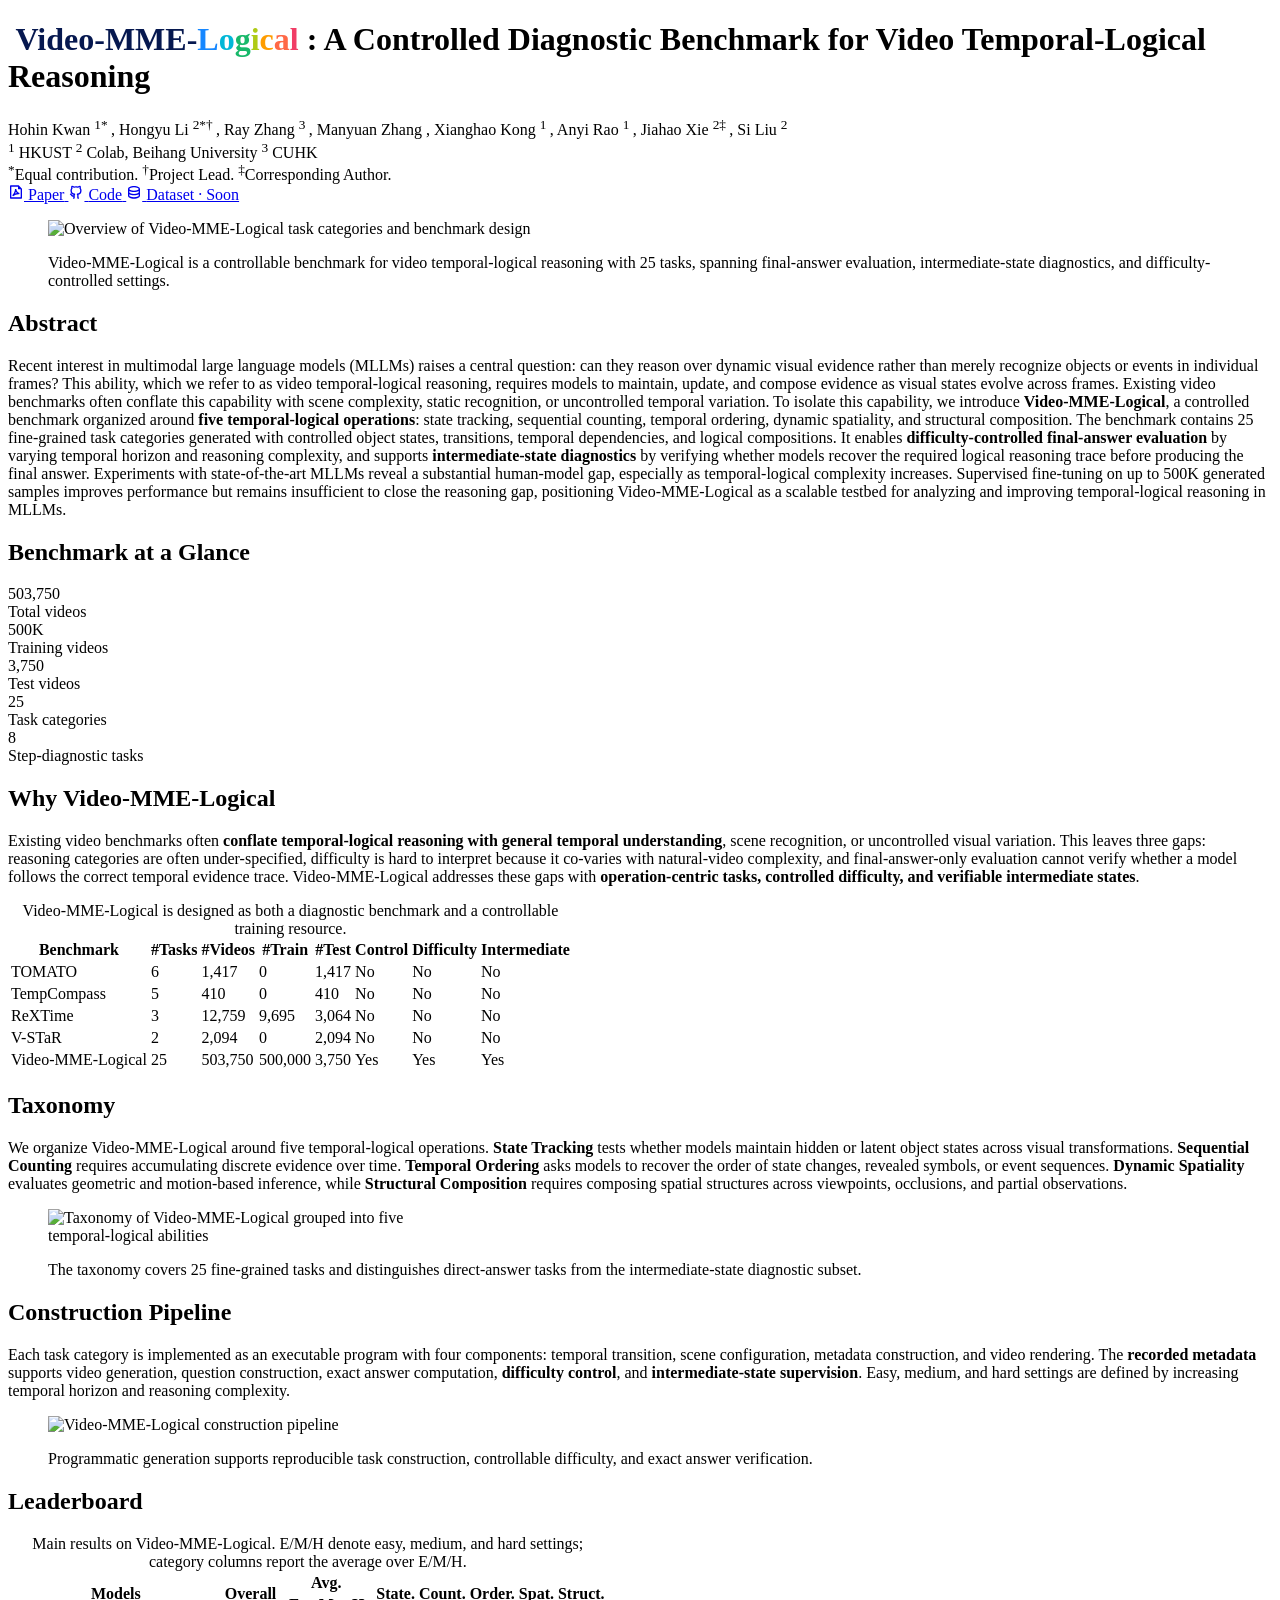
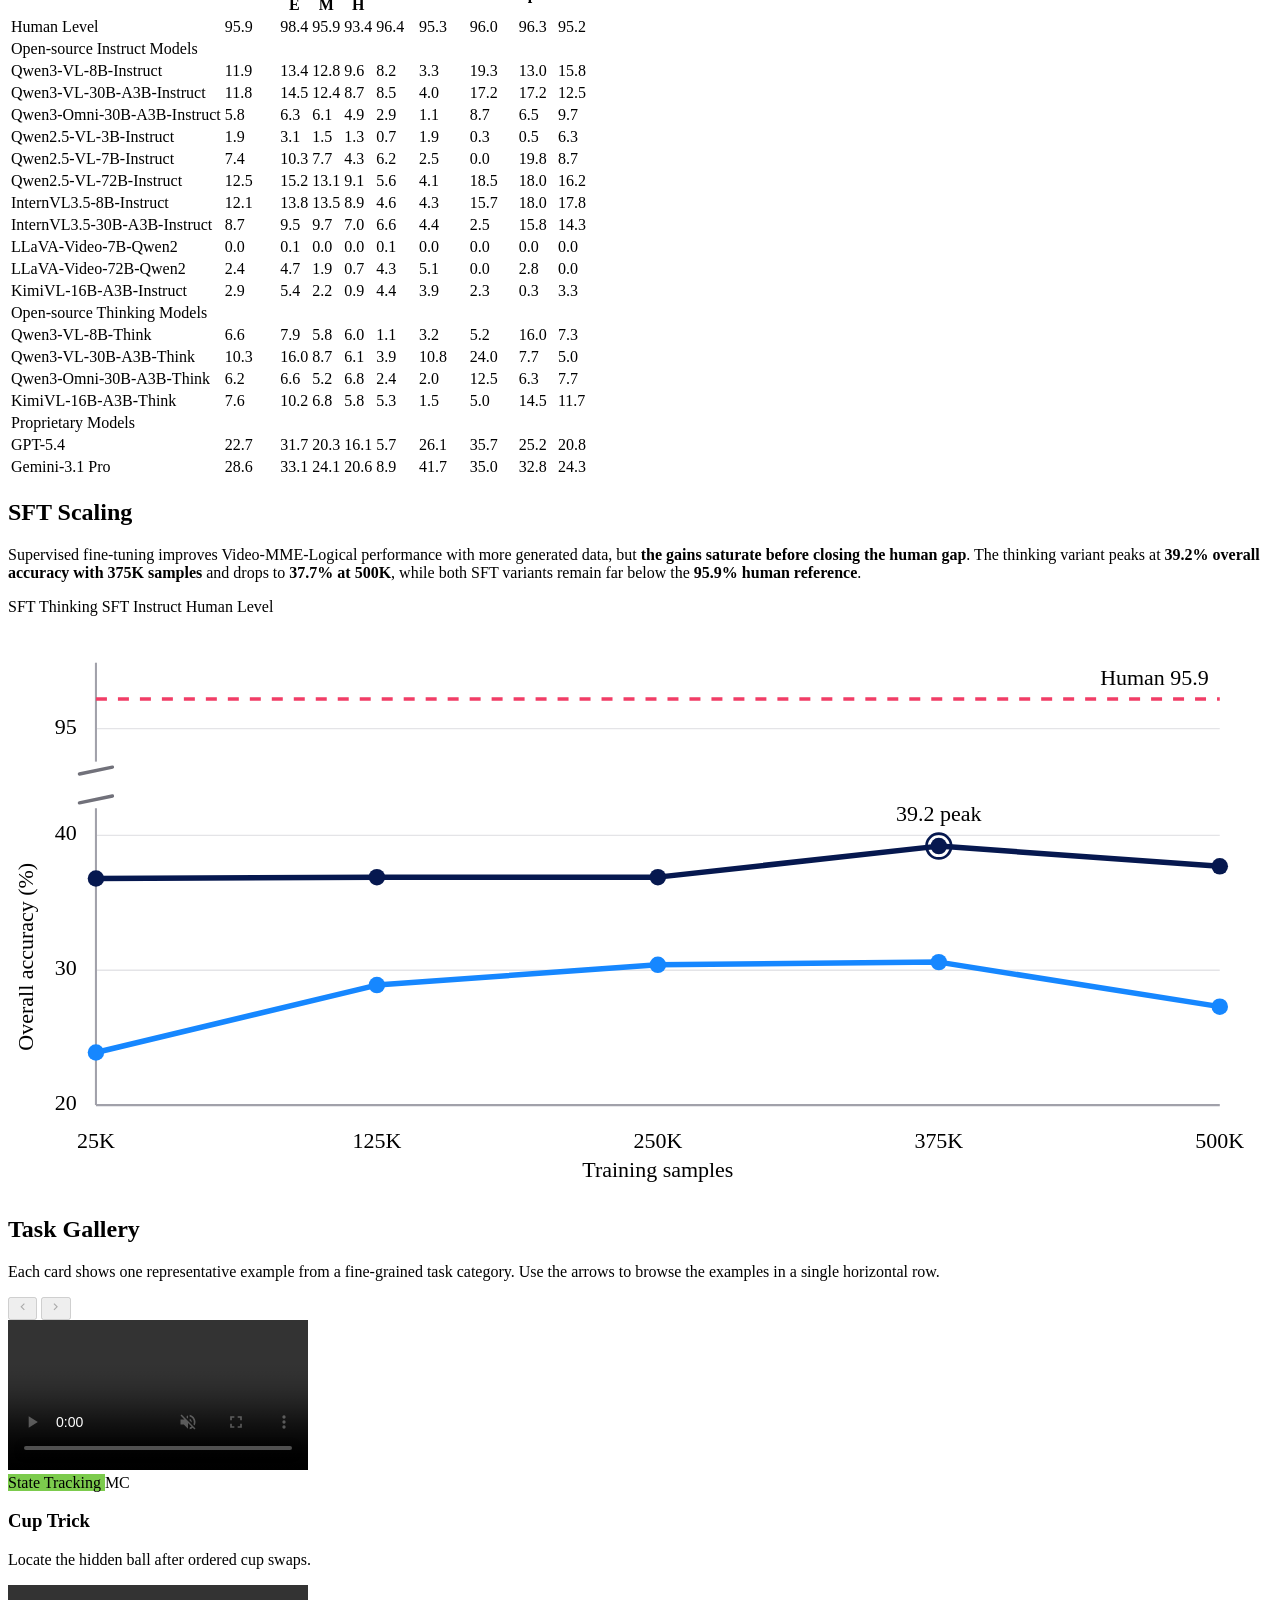
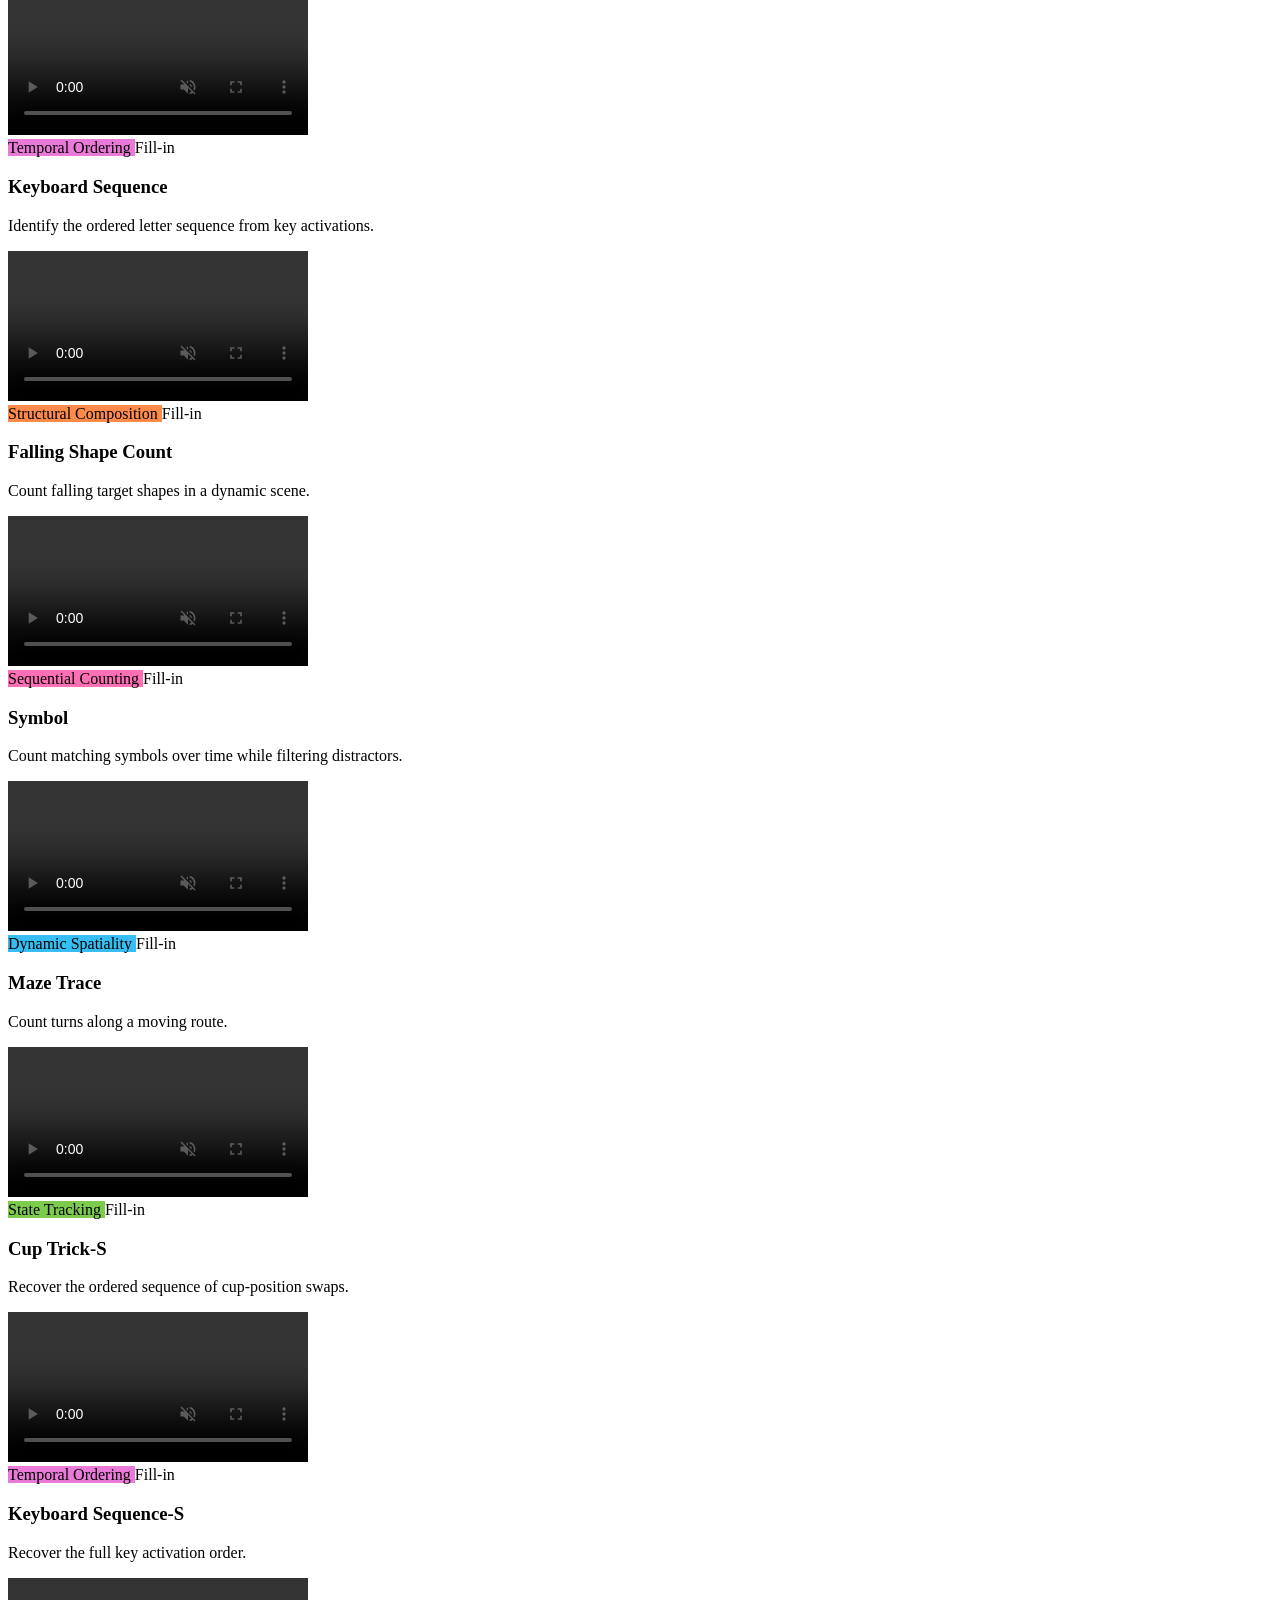
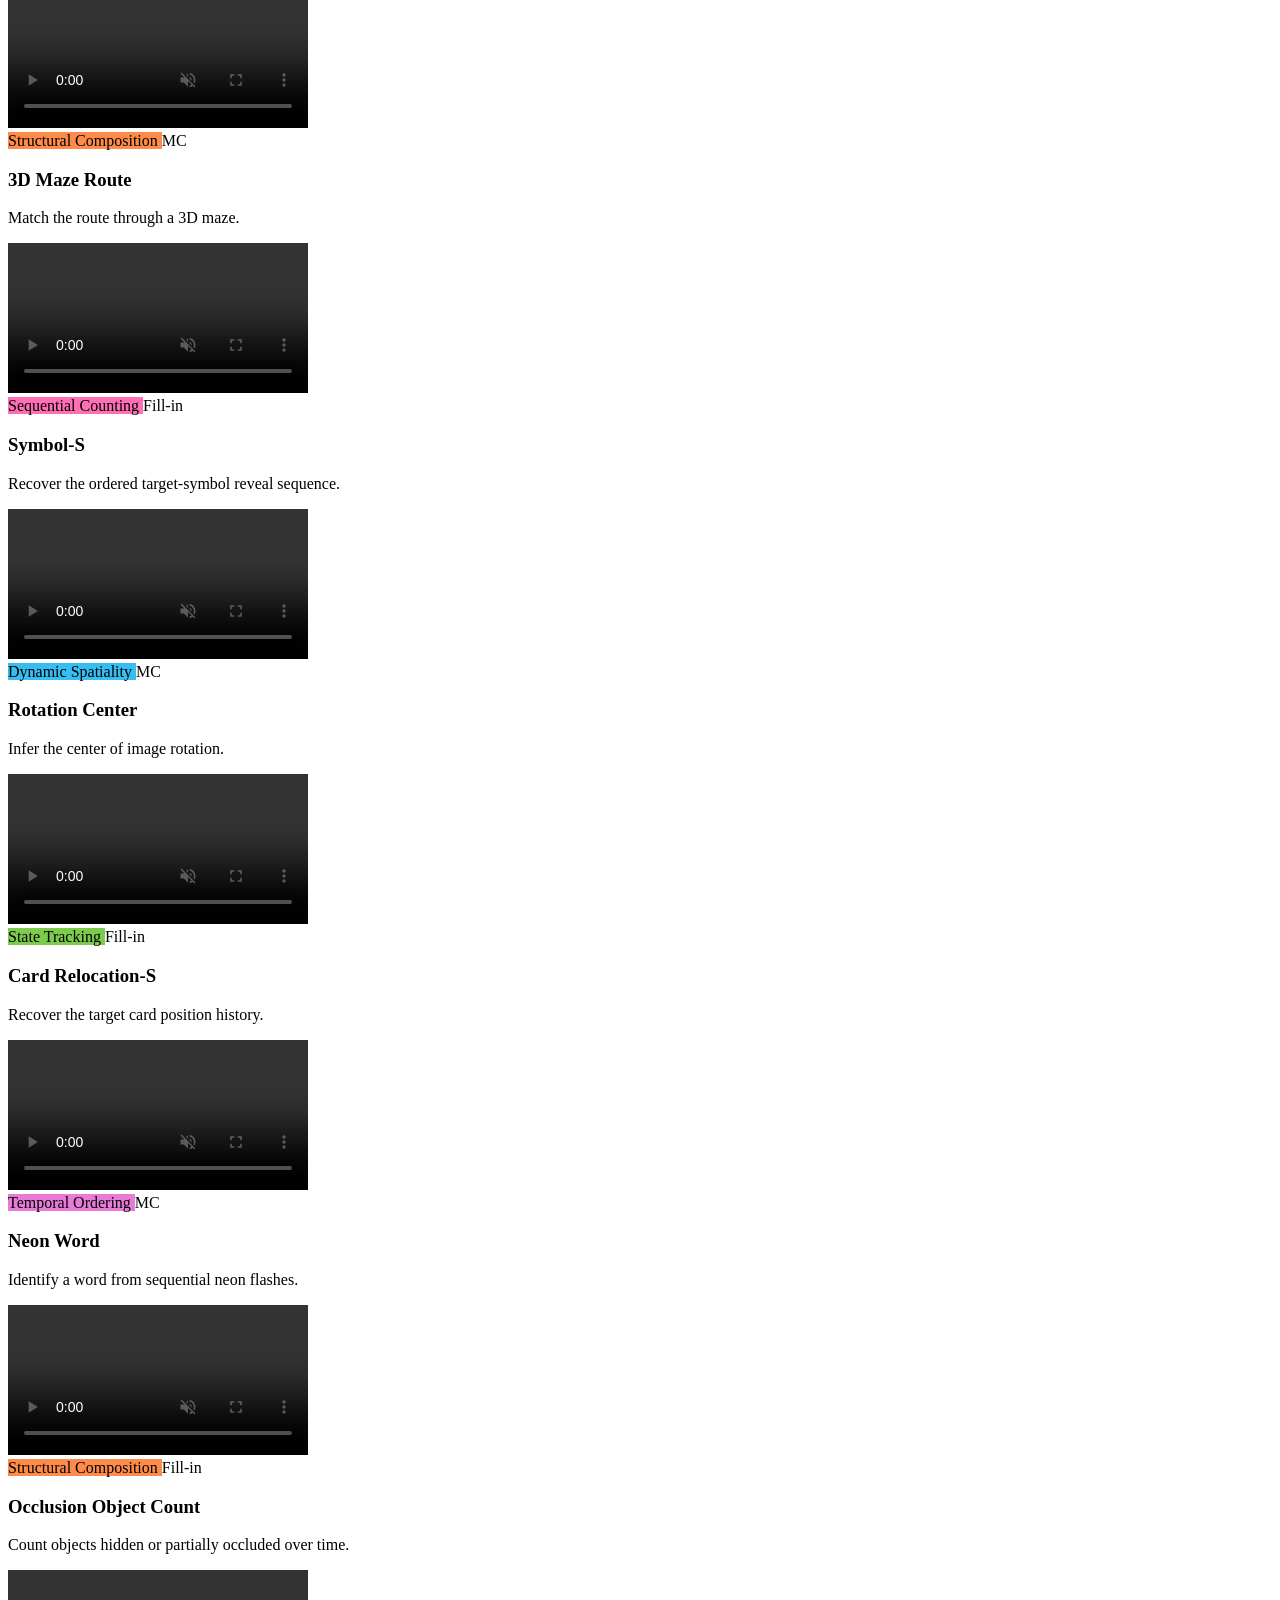
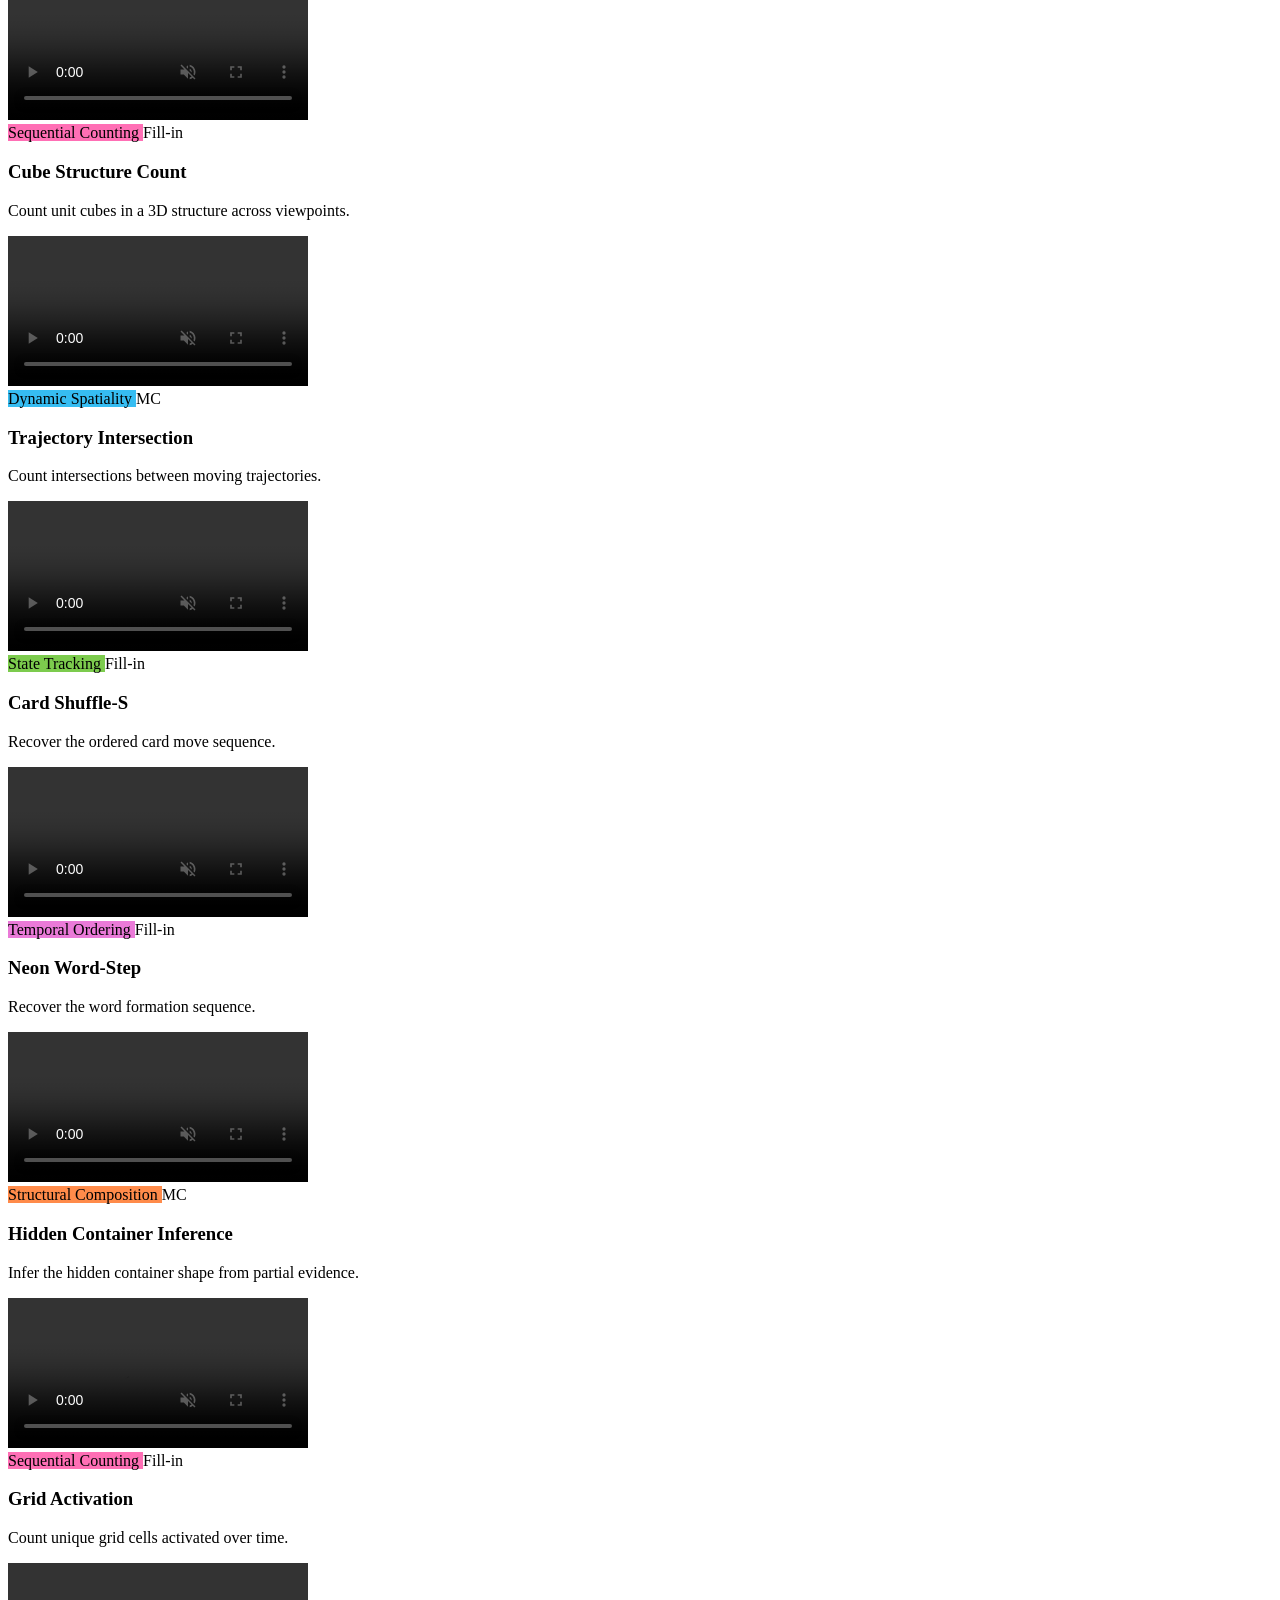
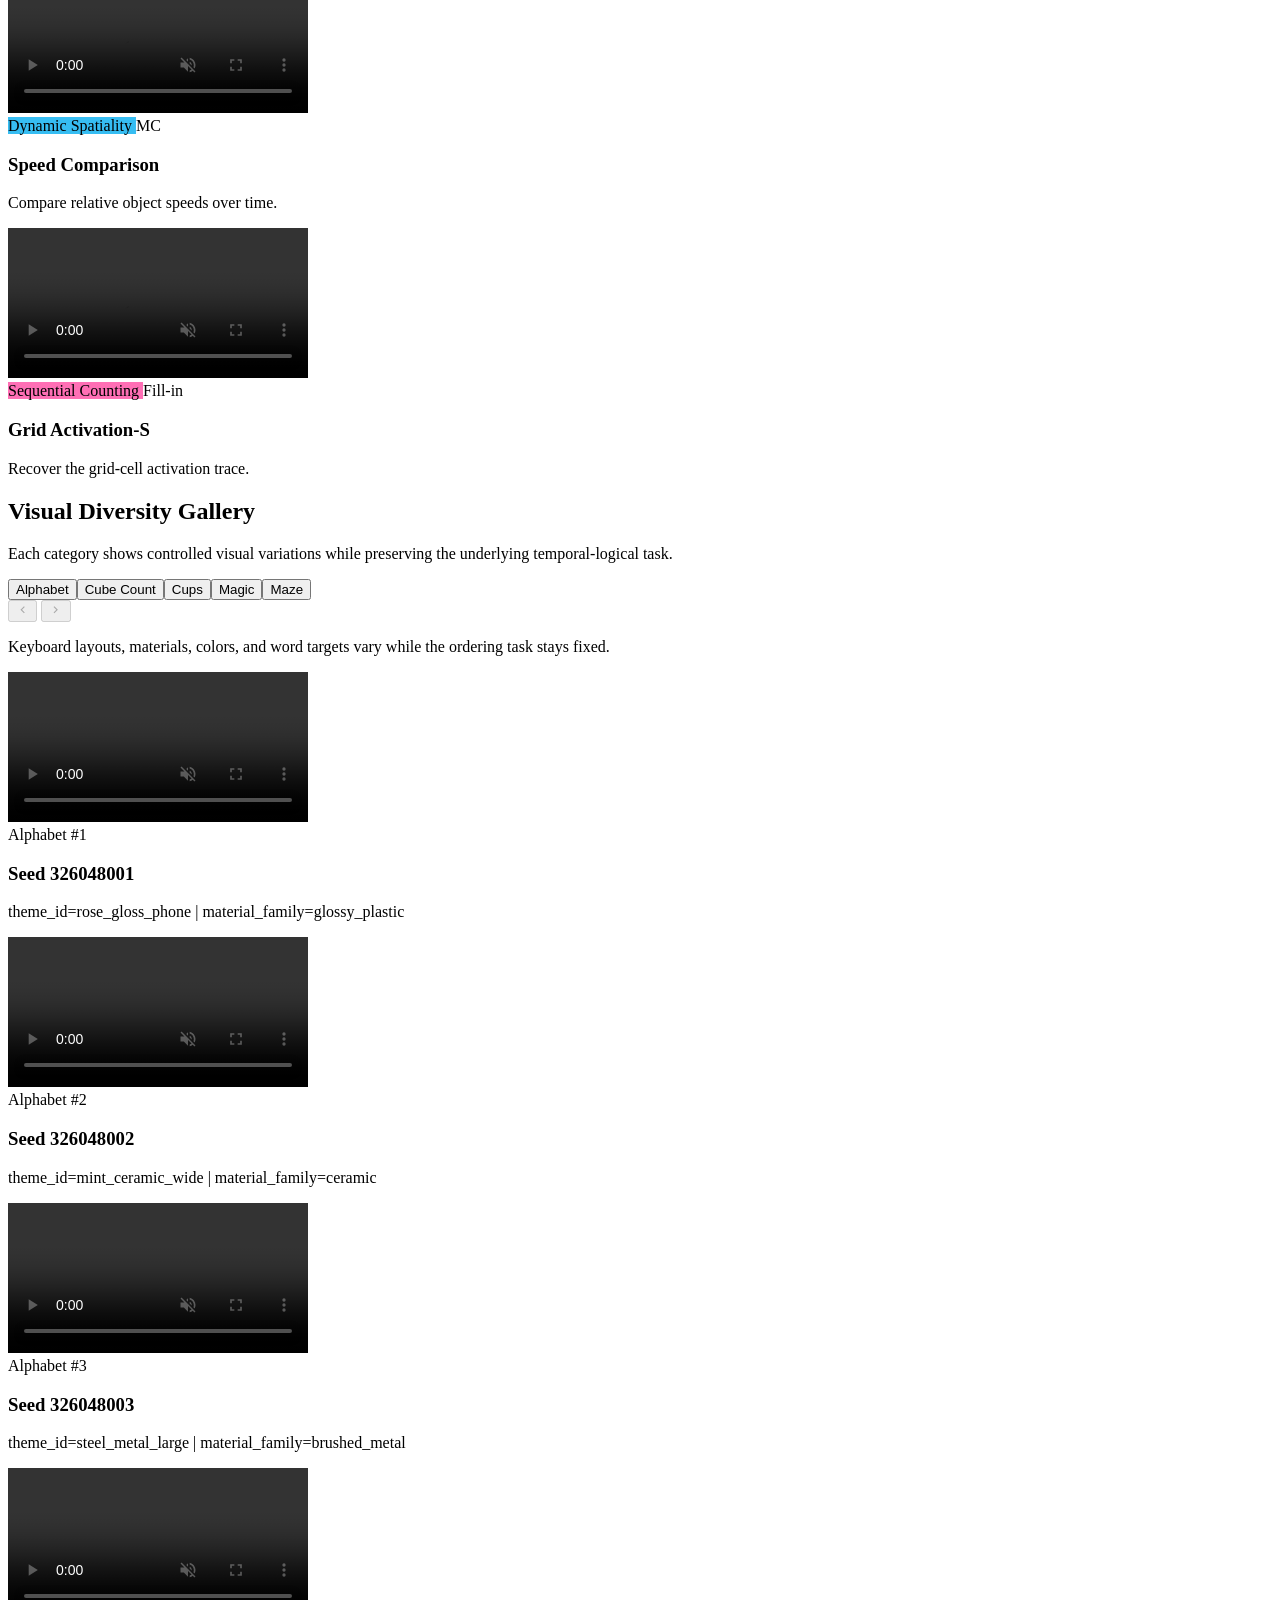
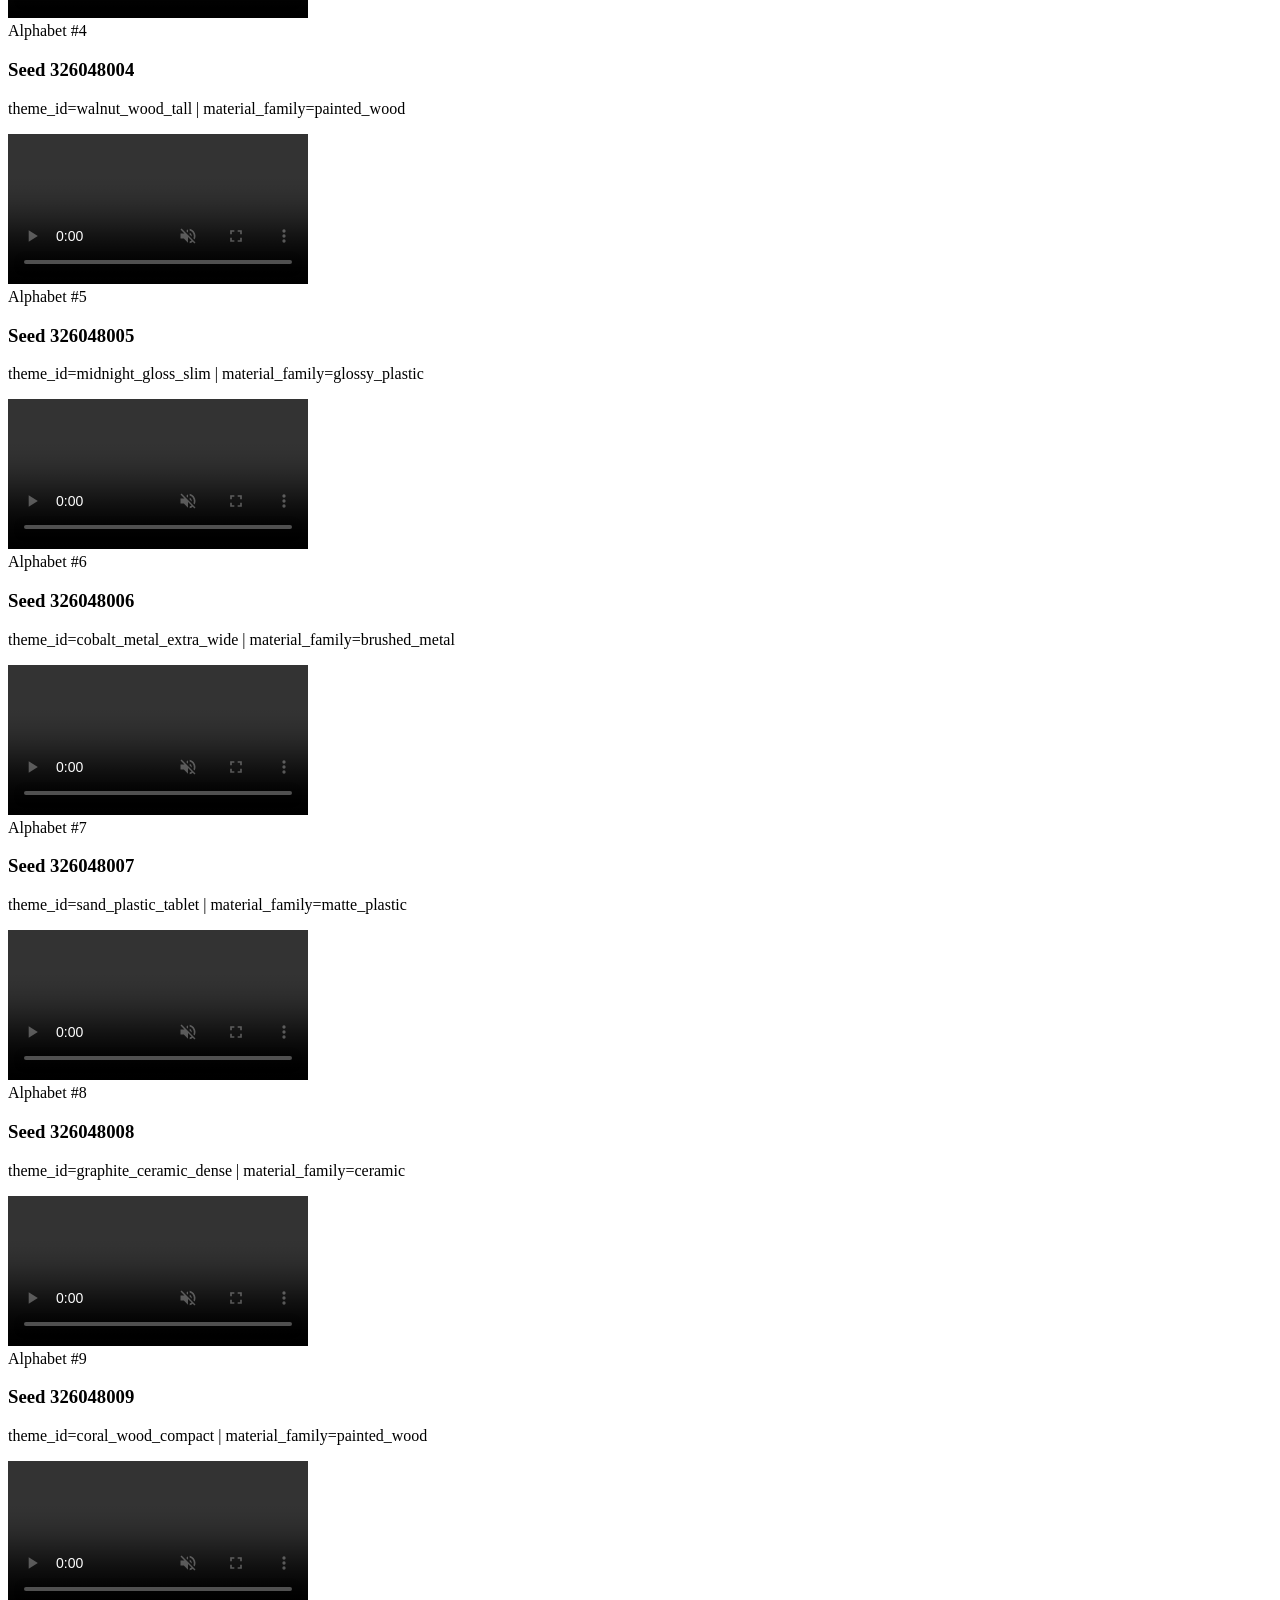
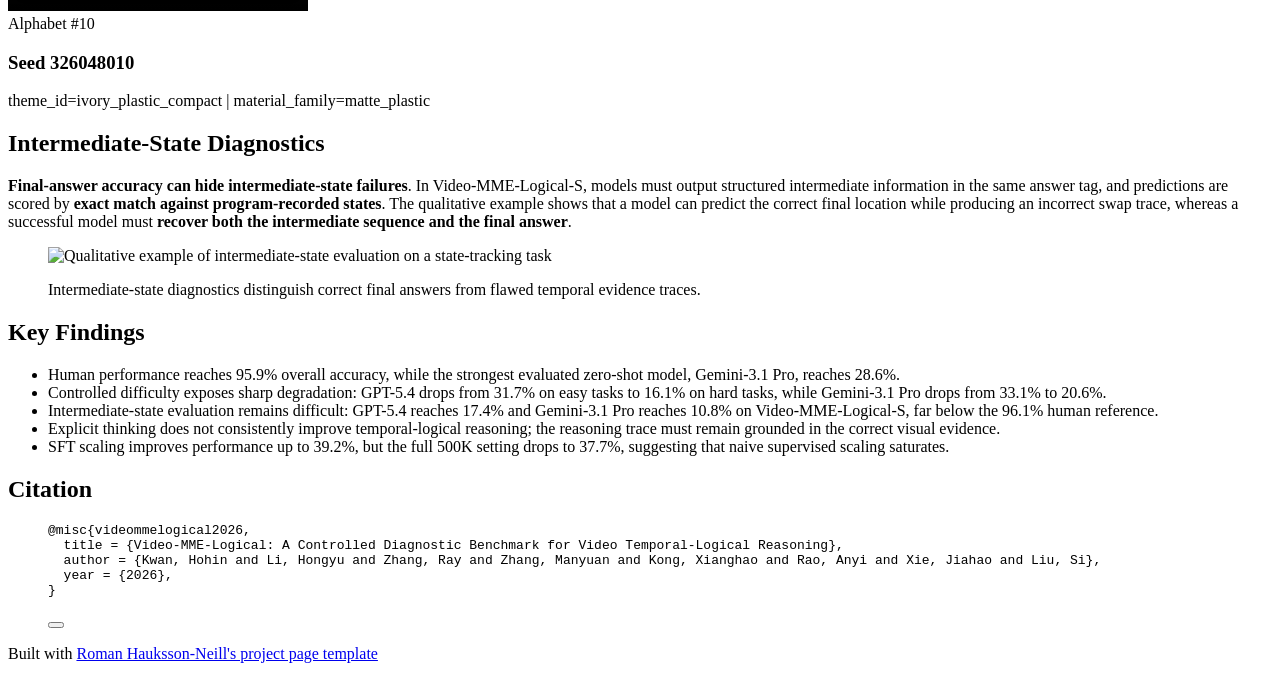
==== docs/index.html @ 416cba69 "Move homepage assets into docs" ====
<!DOCTYPE html><html class="bg-white dark:bg-zinc-900" lang="en" data-theme="light"> <head><meta charset="UTF-8"><meta name="description" content="Video-MME-Logical is a controlled benchmark for video temporal-logical reasoning, organized around five temporal-logical operations with difficulty control and intermediate-state diagnostics."><meta name="viewport" content="width=device-width"><meta name="generator" content="Astro v6.3.5"><link rel="icon" type="image/svg+xml" href="/video-mme-logical/favicon.svg"><meta property="og:title" content="Video-MME-Logical: A Controlled Diagnostic Benchmark for Video Temporal-Logical Reasoning"><meta property="og:description" content="Video-MME-Logical is a controlled benchmark for video temporal-logical reasoning, organized around five temporal-logical operations with difficulty control and intermediate-state diagnostics."><meta property="og:type" content="website"><meta property="og:image" content="/video-mme-logical/screenshot-light.png"><title>Video-MME-Logical: A Controlled Diagnostic Benchmark for Video Temporal-Logical Reasoning</title><script defer data-domain="mrakas.github.io" src="https://plausible.io/js/script.js"></script><link rel="stylesheet" href="/video-mme-logical/_astro/index.DcJt7TZ5.css"></head> <body class="prose prose-lg prose-zinc dark:prose-invert prose-a:text-blue-500 prose-a:dark:text-blue-300 prose-a:no-underline prose-a:hover:underline prose-a:font-normal prose-code:bg-zinc-200 prose-code:dark:bg-zinc-800 prose-code:text-zinc-800 prose-code:dark:text-zinc-200 prose-code:px-1.5 prose-code:py-0.5 prose-code:rounded prose-code:font-medium prose-code:before:content-none prose-code:after:content-none max-w-none pt-16 pb-6 font-sans"> <header class="mx-auto mb-12 max-w-[68rem] px-6 text-center"> <h1 class="not-prose m-0 mx-auto max-w-[76rem] text-center font-serif text-4xl font-semibold leading-[1.03] text-zinc-950 md:text-5xl dark:text-zinc-50"> <span class="inline-flex items-baseline whitespace-nowrap align-baseline"> <img src="/video-mme-logical/vml_title_icon.png" alt="" class="mr-3 inline-block h-10 w-auto align-[-0.15em] md:h-12" loading="eager" decoding="async"> <span class="font-bold italic"> <span style="color: #06184f">Video-MME-</span><span style="color: #1687FF">L</span><span style="color: #00B7D7">o</span><span style="color: #18B86A">g</span><span style="color: #AFCB16">i</span><span style="color: #FF9D00">c</span><span style="color: #FF6846">a</span><span style="color: #F13D66">l</span> </span><span>:</span> </span> <span> A Controlled Diagnostic Benchmark for Video Temporal-Logical Reasoning</span> </h1> <div class="flex flex-col items-center gap-6"> <div class="links flex max-w-[58rem] flex-col items-center gap-2 text-center"> <div class="text-balance text-xl leading-8"> <span> Hohin Kwan <sup class="text-sm"> 1* </sup> ,  </span><span> Hongyu Li <sup class="text-sm"> 2*† </sup> ,  </span><span> Ray Zhang <sup class="text-sm"> 3 </sup> ,  </span><span> Manyuan Zhang  ,  </span><span> Xianghao Kong <sup class="text-sm"> 1 </sup> ,  </span><span> Anyi Rao <sup class="text-sm"> 1 </sup> ,  </span><span> Jiahao Xie <sup class="text-sm"> 2‡ </sup> ,  </span><span> Si Liu <sup class="text-sm"> 2 </sup>  </span> </div> <div class="flex flex-wrap justify-center gap-x-5 gap-y-1 text-base text-zinc-700 dark:text-zinc-300"> <span> <sup>1</sup> HKUST </span><span> <sup>2</sup> Colab, Beihang University </span><span> <sup>3</sup> CUHK </span> </div> </div>  <div class="flex flex-wrap justify-center gap-x-3 gap-y-1 text-center text-sm"> <span> <sup>*</sup>Equal contribution. </span><span> <sup>†</sup>Project Lead. </span><span> <sup>‡</sup>Corresponding Author. </span> </div> <div class="not-prose flex flex-row flex-wrap justify-center gap-2"> <a href="https://arxiv.org/pdf/2606.27828" class="flex flex-row items-center gap-2 rounded-full bg-zinc-800 px-5 py-2 text-lg text-white hover:bg-black hover:no-underline dark:bg-zinc-200 dark:text-zinc-900 dark:hover:bg-zinc-50"> <svg width="1em" height="1em" data-icon="ri:file-pdf-2-line">   <symbol id="ai:ri:file-pdf-2-line" viewBox="0 0 24 24"><path fill="currentColor" d="M5 4h10v4h4v12H5zM3.999 2A.995.995 0 0 0 3 2.992v18.016a1 1 0 0 0 .993.992h16.014A1 1 0 0 0 21 20.992V7l-5-5zm6.5 5.5c0 1.577-.455 3.437-1.224 5.153c-.772 1.723-1.814 3.197-2.9 4.066l1.18 1.613c2.927-1.952 6.168-3.29 9.304-2.842l.457-1.939C14.644 12.661 12.5 9.99 12.5 7.5zm.6 5.972c.268-.597.505-1.216.705-1.843a9.7 9.7 0 0 0 1.706 1.966c-.982.176-1.944.465-2.875.833q.248-.471.465-.956"/></symbol><use href="#ai:ri:file-pdf-2-line"></use>  </svg> <span>Paper</span> </a><a href="https://github.com/Mrakas/video-mme-logical" class="flex flex-row items-center gap-2 rounded-full bg-zinc-800 px-5 py-2 text-lg text-white hover:bg-black hover:no-underline dark:bg-zinc-200 dark:text-zinc-900 dark:hover:bg-zinc-50"> <svg width="1em" height="1em" data-icon="ri:github-line">   <symbol id="ai:ri:github-line" viewBox="0 0 24 24"><path fill="currentColor" d="M5.884 18.653c-.3-.2-.558-.455-.86-.816a51 51 0 0 1-.466-.579c-.463-.575-.755-.841-1.056-.95a1 1 0 1 1 .675-1.882c.752.27 1.261.735 1.947 1.588c-.094-.117.34.427.433.539c.19.227.33.365.44.438c.204.137.588.196 1.15.14c.024-.382.094-.753.202-1.095c-2.968-.726-4.648-2.64-4.648-6.396c0-1.24.37-2.356 1.058-3.292c-.218-.894-.185-1.975.302-3.192a1 1 0 0 1 .63-.582c.081-.024.127-.035.208-.047c.803-.124 1.937.17 3.415 1.096a11.7 11.7 0 0 1 2.687-.308c.912 0 1.819.104 2.684.308c1.477-.933 2.614-1.227 3.422-1.096q.128.02.218.05a1 1 0 0 1 .616.58c.487 1.216.52 2.296.302 3.19c.691.936 1.058 2.045 1.058 3.293c0 3.757-1.674 5.665-4.642 6.392c.125.415.19.878.19 1.38c0 .665-.002 1.299-.007 2.01c0 .19-.002.394-.005.706a1 1 0 0 1-.018 1.958c-1.14.227-1.984-.532-1.984-1.525l.002-.447l.005-.705c.005-.707.008-1.337.008-1.997c0-.697-.184-1.152-.426-1.361c-.661-.57-.326-1.654.541-1.751c2.966-.333 4.336-1.482 4.336-4.66c0-.955-.312-1.744-.913-2.404A1 1 0 0 1 17.2 6.19c.166-.414.236-.957.095-1.614l-.01.003c-.491.139-1.11.44-1.858.949a1 1 0 0 1-.833.135a9.6 9.6 0 0 0-2.592-.349c-.89 0-1.772.118-2.592.35a1 1 0 0 1-.829-.134c-.753-.507-1.374-.807-1.87-.947c-.143.653-.072 1.194.093 1.607a1 1 0 0 1-.189 1.045c-.597.655-.913 1.458-.913 2.404c0 3.172 1.371 4.328 4.322 4.66c.865.097 1.202 1.177.545 1.748c-.193.168-.43.732-.43 1.364v3.15c0 .985-.834 1.725-1.96 1.528a1 1 0 0 1-.04-1.962v-.99c-.91.061-1.661-.088-2.254-.485"/></symbol><use href="#ai:ri:github-line"></use>  </svg> <span>Code</span> </a><a href="#" class="flex flex-row items-center gap-2 rounded-full bg-zinc-800 px-5 py-2 text-lg text-white hover:bg-black hover:no-underline dark:bg-zinc-200 dark:text-zinc-900 dark:hover:bg-zinc-50"> <svg width="1em" height="1em" data-icon="ri:database-2-line">   <symbol id="ai:ri:database-2-line" viewBox="0 0 24 24"><path fill="currentColor" d="M5 12.5c0 .313.461.858 1.53 1.393C7.914 14.585 9.877 15 12 15s4.086-.415 5.47-1.107c1.069-.535 1.53-1.08 1.53-1.393v-2.171C17.35 11.349 14.827 12 12 12s-5.35-.652-7-1.671zm14 2.829C17.35 16.349 14.827 17 12 17s-5.35-.652-7-1.671V17.5c0 .313.461.858 1.53 1.393C7.914 19.585 9.877 20 12 20s4.086-.415 5.47-1.107c1.069-.535 1.53-1.08 1.53-1.393zM3 17.5v-10C3 5.015 7.03 3 12 3s9 2.015 9 4.5v10c0 2.485-4.03 4.5-9 4.5s-9-2.015-9-4.5m9-7.5c2.123 0 4.086-.415 5.47-1.107C18.539 8.358 19 7.813 19 7.5s-.461-.858-1.53-1.393C16.086 5.415 14.123 5 12 5s-4.086.415-5.47 1.107C5.461 6.642 5 7.187 5 7.5s.461.858 1.53 1.393C7.914 9.585 9.877 10 12 10"/></symbol><use href="#ai:ri:database-2-line"></use>  </svg> <span>Dataset · Soon</span> </a> </div> </div> </header> <main> <div class="mx-[calc(max(var(--minimum-inline-margin),(100cqw-100rem)/2)-var(--actual-inline-margin))]"> <figure> <div class="flex w-full justify-center **:my-0"> <picture> <source srcset="/video-mme-logical/_astro/figure1.pdf_q4u3b.avif 640w, /video-mme-logical/_astro/figure1.pdf_Zl7XuC.avif 750w, /video-mme-logical/_astro/figure1.pdf_1XkT29.avif 828w, /video-mme-logical/_astro/figure1.pdf_1BiKyk.avif 1080w, /video-mme-logical/_astro/figure1.pdf_Z145TJ2.avif 1280w, /video-mme-logical/_astro/figure1.pdf_ZUOCxo.avif 1668w, /video-mme-logical/_astro/figure1.pdf_1j2tqR.avif 1814w" type="image/avif">  <img src="/video-mme-logical/_astro/figure1.pdf_ZCdjNU.png" srcset="/video-mme-logical/_astro/figure1.pdf_ZVMl2l.png 640w, /video-mme-logical/_astro/figure1.pdf_Z1HYNA9.png 750w, /video-mme-logical/_astro/figure1.pdf_At3VC.png 828w, /video-mme-logical/_astro/figure1.pdf_ZjW2Gs.png 1080w, /video-mme-logical/_astro/figure1.pdf_24PpO7.png 1280w, /video-mme-logical/_astro/figure1.pdf_2d6H0K.png 1668w, /video-mme-logical/_astro/figure1.pdf_ZCdjNU.png 1814w" style="max-width: min(100%, 60rem);" alt="Overview of Video-MME-Logical task categories and benchmark design" loading="eager" decoding="sync" fetchpriority="high" sizes="(min-width: 1814px) 1814px, 100vw" data-astro-image="constrained" data-astro-image-fit="contain" data-astro-image-pos="center" width="1814" height="815" class="rounded-lg max-h-[calc(100svh-3rem)] max-w-full w-min mx-auto "> </picture> </div> <figcaption class="text-center"> <p>Video-MME-Logical is a controllable benchmark for video temporal-logical reasoning with 25 tasks, spanning final-answer evaluation, intermediate-state diagnostics, and difficulty-controlled settings.</p> </figcaption> </figure> </div>
<div class="full-bleed bg-zinc-200 py-8 dark:bg-zinc-800"> <div class="mx-[var(--actual-inline-margin)] [&>:first-child]:mt-0 [&>:last-child]:mb-0"> <h2 id="abstract">Abstract</h2><p>Recent interest in multimodal large language models (MLLMs) raises a central question: can they reason over dynamic visual evidence rather than merely recognize objects or events in individual frames? This ability, which we refer to as video temporal-logical reasoning, requires models to maintain, update, and compose evidence as visual states evolve across frames. Existing video benchmarks often conflate this capability with scene complexity, static recognition, or uncontrolled temporal variation. To isolate this capability, we introduce <strong>Video-MME-Logical</strong>, a controlled benchmark organized around <strong>five temporal-logical operations</strong>: state tracking, sequential counting, temporal ordering, dynamic spatiality, and structural composition. The benchmark contains 25 fine-grained task categories generated with controlled object states, transitions, temporal dependencies, and logical compositions. It enables <strong>difficulty-controlled final-answer evaluation</strong> by varying temporal horizon and reasoning complexity, and supports <strong>intermediate-state diagnostics</strong> by verifying whether models recover the required logical reasoning trace before producing the final answer. Experiments with state-of-the-art MLLMs reveal a substantial human-model gap, especially as temporal-logical complexity increases. Supervised fine-tuning on up to 500K generated samples improves performance but remains insufficient to close the reasoning gap, positioning Video-MME-Logical as a scalable testbed for analyzing and improving temporal-logical reasoning in MLLMs.</p> </div> </div>
<h2 id="benchmark-at-a-glance">Benchmark at a Glance</h2>
<div class="not-prose grid grid-cols-2 gap-3 md:grid-cols-5"><div class="rounded-md border border-zinc-200 p-4 dark:border-zinc-800"><div class="text-2xl font-semibold">503,750</div><div class="text-sm text-zinc-600 dark:text-zinc-400">Total videos</div></div><div class="rounded-md border border-zinc-200 p-4 dark:border-zinc-800"><div class="text-2xl font-semibold">500K</div><div class="text-sm text-zinc-600 dark:text-zinc-400">Training videos</div></div><div class="rounded-md border border-zinc-200 p-4 dark:border-zinc-800"><div class="text-2xl font-semibold">3,750</div><div class="text-sm text-zinc-600 dark:text-zinc-400">Test videos</div></div><div class="rounded-md border border-zinc-200 p-4 dark:border-zinc-800"><div class="text-2xl font-semibold">25</div><div class="text-sm text-zinc-600 dark:text-zinc-400">Task categories</div></div><div class="rounded-md border border-zinc-200 p-4 dark:border-zinc-800"><div class="text-2xl font-semibold">8</div><div class="text-sm text-zinc-600 dark:text-zinc-400">Step-diagnostic tasks</div></div></div>
<h2 id="why-video-mme-logical">Why Video-MME-Logical</h2>
<p>Existing video benchmarks often <strong>conflate temporal-logical reasoning with general temporal understanding</strong>, scene recognition, or uncontrolled visual variation. This leaves three gaps: reasoning categories are often under-specified, difficulty is hard to interpret because it co-varies with natural-video complexity, and final-answer-only evaluation cannot verify whether a model follows the correct temporal evidence trace. Video-MME-Logical addresses these gaps with <strong>operation-centric tasks, controlled difficulty, and verifiable intermediate states</strong>.</p>
<div class="not-prose full-bleed overflow-x-auto px-6"> <table class="mx-auto min-w-[48rem] max-w-[78rem] border-collapse text-sm"> <caption class="mb-3 text-left text-sm text-zinc-600 dark:text-zinc-400">
Video-MME-Logical is designed as both a diagnostic benchmark and a
      controllable training resource.
</caption> <thead> <tr class="border-b border-zinc-300 text-left dark:border-zinc-700"> <th class="px-3 py-3 font-semibold">Benchmark</th> <th class="px-3 py-3 text-right font-semibold">#Tasks</th> <th class="px-3 py-3 text-right font-semibold">#Videos</th> <th class="px-3 py-3 text-right font-semibold">#Train</th> <th class="px-3 py-3 text-right font-semibold">#Test</th> <th class="px-3 py-3 text-center font-semibold">Control</th> <th class="px-3 py-3 text-center font-semibold">Difficulty</th> <th class="px-3 py-3 text-center font-semibold">Intermediate</th> </tr> </thead> <tbody> <tr class="border-b border-zinc-200 last:border-0 dark:border-zinc-800"> <td class="px-3 py-3">TOMATO</td> <td class="px-3 py-3 text-right tabular-nums">6</td> <td class="px-3 py-3 text-right tabular-nums">1,417</td> <td class="px-3 py-3 text-right tabular-nums">0</td> <td class="px-3 py-3 text-right tabular-nums">1,417</td> <td class="px-3 py-3 text-center">No</td> <td class="px-3 py-3 text-center">No</td> <td class="px-3 py-3 text-center">No</td> </tr><tr class="border-b border-zinc-200 last:border-0 dark:border-zinc-800"> <td class="px-3 py-3">TempCompass</td> <td class="px-3 py-3 text-right tabular-nums">5</td> <td class="px-3 py-3 text-right tabular-nums">410</td> <td class="px-3 py-3 text-right tabular-nums">0</td> <td class="px-3 py-3 text-right tabular-nums">410</td> <td class="px-3 py-3 text-center">No</td> <td class="px-3 py-3 text-center">No</td> <td class="px-3 py-3 text-center">No</td> </tr><tr class="border-b border-zinc-200 last:border-0 dark:border-zinc-800"> <td class="px-3 py-3">ReXTime</td> <td class="px-3 py-3 text-right tabular-nums">3</td> <td class="px-3 py-3 text-right tabular-nums">12,759</td> <td class="px-3 py-3 text-right tabular-nums">9,695</td> <td class="px-3 py-3 text-right tabular-nums">3,064</td> <td class="px-3 py-3 text-center">No</td> <td class="px-3 py-3 text-center">No</td> <td class="px-3 py-3 text-center">No</td> </tr><tr class="border-b border-zinc-200 last:border-0 dark:border-zinc-800"> <td class="px-3 py-3">V-STaR</td> <td class="px-3 py-3 text-right tabular-nums">2</td> <td class="px-3 py-3 text-right tabular-nums">2,094</td> <td class="px-3 py-3 text-right tabular-nums">0</td> <td class="px-3 py-3 text-right tabular-nums">2,094</td> <td class="px-3 py-3 text-center">No</td> <td class="px-3 py-3 text-center">No</td> <td class="px-3 py-3 text-center">No</td> </tr><tr class="border-b border-zinc-200 last:border-0 dark:border-zinc-800 bg-zinc-100 font-medium dark:bg-zinc-800"> <td class="px-3 py-3">Video-MME-Logical</td> <td class="px-3 py-3 text-right tabular-nums">25</td> <td class="px-3 py-3 text-right tabular-nums">503,750</td> <td class="px-3 py-3 text-right tabular-nums">500,000</td> <td class="px-3 py-3 text-right tabular-nums">3,750</td> <td class="px-3 py-3 text-center">Yes</td> <td class="px-3 py-3 text-center">Yes</td> <td class="px-3 py-3 text-center">Yes</td> </tr> </tbody> </table> </div>
<h2 id="taxonomy">Taxonomy</h2>
<p>We organize Video-MME-Logical around five temporal-logical operations. <strong>State Tracking</strong> tests whether models maintain hidden or latent object states across visual transformations. <strong>Sequential Counting</strong> requires accumulating discrete evidence over time. <strong>Temporal Ordering</strong> asks models to recover the order of state changes, revealed symbols, or event sequences. <strong>Dynamic Spatiality</strong> evaluates geometric and motion-based inference, while <strong>Structural Composition</strong> requires composing spatial structures across viewpoints, occlusions, and partial observations.</p>
<div class="mx-[calc(max(var(--minimum-inline-margin),(100cqw-100rem)/2)-var(--actual-inline-margin))]"> <figure> <div class="flex w-full justify-center **:my-0"> <picture> <source srcset="/video-mme-logical/_astro/fig_pie.pdf_2tkwaw.avif 640w, /video-mme-logical/_astro/fig_pie.pdf_Z2gkugy.avif 648w" type="image/avif">  <img src="/video-mme-logical/_astro/fig_pie.pdf_Z1E0Wk8.png" srcset="/video-mme-logical/_astro/fig_pie.pdf_Z1Yx4GY.png 640w, /video-mme-logical/_astro/fig_pie.pdf_Z1E0Wk8.png 648w" style="max-width: min(100%, 26rem);" alt="Taxonomy of Video-MME-Logical grouped into five temporal-logical abilities" loading="lazy" decoding="async" sizes="(min-width: 648px) 648px, 100vw" data-astro-image="constrained" data-astro-image-fit="contain" data-astro-image-pos="center" width="648" height="650" class="rounded-lg max-h-[calc(100svh-3rem)] max-w-full w-min mx-auto "> </picture> </div> <figcaption class="text-center"> <p>The taxonomy covers 25 fine-grained tasks and distinguishes direct-answer tasks from the intermediate-state diagnostic subset.</p> </figcaption> </figure> </div>
<h2 id="construction-pipeline">Construction Pipeline</h2>
<p>Each task category is implemented as an executable program with four components: temporal transition, scene configuration, metadata construction, and video rendering. The <strong>recorded metadata</strong> supports video generation, question construction, exact answer computation, <strong>difficulty control</strong>, and <strong>intermediate-state supervision</strong>. Easy, medium, and hard settings are defined by increasing temporal horizon and reasoning complexity.</p>
<div class="mx-[calc(max(var(--minimum-inline-margin),(100cqw-100rem)/2)-var(--actual-inline-margin))]"> <figure> <div class="flex w-full justify-center **:my-0"> <picture> <source srcset="/video-mme-logical/_astro/figure2.pdf_Z1UJDrA.avif 640w, /video-mme-logical/_astro/figure2.pdf_Zy3mxW.avif 750w, /video-mme-logical/_astro/figure2.pdf_1mfnsA.avif 828w, /video-mme-logical/_astro/figure2.pdf_Z8FX68.avif 1080w, /video-mme-logical/_astro/figure2.pdf_2evv7w.avif 1126w" type="image/avif">  <img src="/video-mme-logical/_astro/figure2.pdf_ifGQJ.png" srcset="/video-mme-logical/_astro/figure2.pdf_1LzEgO.png 640w, /video-mme-logical/_astro/figure2.pdf_Z1UUcDt.png 750w, /video-mme-logical/_astro/figure2.pdf_ZBrBV.png 828w, /video-mme-logical/_astro/figure2.pdf_Z24VLlU.png 1080w, /video-mme-logical/_astro/figure2.pdf_ifGQJ.png 1126w" style="max-width: min(100%, 60rem);" alt="Video-MME-Logical construction pipeline" loading="lazy" decoding="async" sizes="(min-width: 1126px) 1126px, 100vw" data-astro-image="constrained" data-astro-image-fit="contain" data-astro-image-pos="center" width="1126" height="570" class="rounded-lg max-h-[calc(100svh-3rem)] max-w-full w-min mx-auto "> </picture> </div> <figcaption class="text-center"> <p>Programmatic generation supports reproducible task construction, controllable difficulty, and exact answer verification.</p> </figcaption> </figure> </div>
<h2 id="leaderboard">Leaderboard</h2>
<span id="leaderboard"></span>
<div class="not-prose full-bleed space-y-8 px-6"> <div class="overflow-x-auto"> <table class="mx-auto border-collapse whitespace-nowrap min-w-[56rem] max-w-[72rem] text-sm"> <caption class="mb-3 text-left text-sm text-zinc-600 dark:text-zinc-400"> Main results on Video-MME-Logical. E/M/H denote easy, medium, and hard settings; category columns report the average over E/M/H. </caption> <thead> <tr class="border-t-2 border-zinc-800 dark:border-zinc-200"> <th class="px-2 py-2 text-left font-semibold" rowspan="2">
Models
</th> <th class="px-2 py-2 text-right font-semibold" rowspan="2">
Overall
</th> <th class="border-b border-zinc-500 px-2 py-2 text-center font-semibold" colspan="3">
Avg.
</th> <th class="px-2 py-2 text-right font-semibold" rowspan="2"> State. </th><th class="px-2 py-2 text-right font-semibold" rowspan="2"> Count. </th><th class="px-2 py-2 text-right font-semibold" rowspan="2"> Order. </th><th class="px-2 py-2 text-right font-semibold" rowspan="2"> Spat. </th><th class="px-2 py-2 text-right font-semibold" rowspan="2"> Struct. </th> </tr> <tr class="border-b border-zinc-700 dark:border-zinc-300"> <th class="px-2 py-1 text-right font-semibold">E</th><th class="px-2 py-1 text-right font-semibold">M</th><th class="px-2 py-1 text-right font-semibold">H</th> </tr> </thead> <tbody> <tr class="border-b border-zinc-100 last:border-b-2 last:border-zinc-800 dark:border-zinc-800 dark:last:border-zinc-200"> <td class="px-2 py-1 text-left font-semibold"> Human Level </td> <td class="px-2 py-1 text-right tabular-nums font-semibold"> 95.9 </td> <td class="px-2 py-1 text-right tabular-nums font-semibold"> 98.4 </td><td class="px-2 py-1 text-right tabular-nums font-semibold"> 95.9 </td><td class="px-2 py-1 text-right tabular-nums font-semibold"> 93.4 </td> <td class="px-2 py-1 text-right tabular-nums font-semibold"> 96.4 </td><td class="px-2 py-1 text-right tabular-nums font-semibold"> 95.3 </td><td class="px-2 py-1 text-right tabular-nums font-semibold"> 96.0 </td><td class="px-2 py-1 text-right tabular-nums font-semibold"> 96.3 </td><td class="px-2 py-1 text-right tabular-nums font-semibold"> 95.2 </td> </tr><tr class="border-t border-zinc-300 bg-sky-50 dark:border-zinc-700 dark:bg-zinc-800"> <td class="px-2 py-1 font-semibold" colspan="10"> Open-source Instruct Models </td> </tr><tr class="border-b border-zinc-100 last:border-b-2 last:border-zinc-800 dark:border-zinc-800 dark:last:border-zinc-200"> <td class="px-2 py-1 text-left"> Qwen3-VL-8B-Instruct </td> <td class="px-2 py-1 text-right tabular-nums"> 11.9 </td> <td class="px-2 py-1 text-right tabular-nums"> 13.4 </td><td class="px-2 py-1 text-right tabular-nums"> 12.8 </td><td class="px-2 py-1 text-right tabular-nums"> 9.6 </td> <td class="px-2 py-1 text-right tabular-nums"> 8.2 </td><td class="px-2 py-1 text-right tabular-nums"> 3.3 </td><td class="px-2 py-1 text-right tabular-nums"> 19.3 </td><td class="px-2 py-1 text-right tabular-nums"> 13.0 </td><td class="px-2 py-1 text-right tabular-nums"> 15.8 </td> </tr><tr class="border-b border-zinc-100 last:border-b-2 last:border-zinc-800 dark:border-zinc-800 dark:last:border-zinc-200"> <td class="px-2 py-1 text-left"> Qwen3-VL-30B-A3B-Instruct </td> <td class="px-2 py-1 text-right tabular-nums"> 11.8 </td> <td class="px-2 py-1 text-right tabular-nums"> 14.5 </td><td class="px-2 py-1 text-right tabular-nums"> 12.4 </td><td class="px-2 py-1 text-right tabular-nums"> 8.7 </td> <td class="px-2 py-1 text-right tabular-nums"> 8.5 </td><td class="px-2 py-1 text-right tabular-nums"> 4.0 </td><td class="px-2 py-1 text-right tabular-nums"> 17.2 </td><td class="px-2 py-1 text-right tabular-nums"> 17.2 </td><td class="px-2 py-1 text-right tabular-nums"> 12.5 </td> </tr><tr class="border-b border-zinc-100 last:border-b-2 last:border-zinc-800 dark:border-zinc-800 dark:last:border-zinc-200"> <td class="px-2 py-1 text-left"> Qwen3-Omni-30B-A3B-Instruct </td> <td class="px-2 py-1 text-right tabular-nums"> 5.8 </td> <td class="px-2 py-1 text-right tabular-nums"> 6.3 </td><td class="px-2 py-1 text-right tabular-nums"> 6.1 </td><td class="px-2 py-1 text-right tabular-nums"> 4.9 </td> <td class="px-2 py-1 text-right tabular-nums"> 2.9 </td><td class="px-2 py-1 text-right tabular-nums"> 1.1 </td><td class="px-2 py-1 text-right tabular-nums"> 8.7 </td><td class="px-2 py-1 text-right tabular-nums"> 6.5 </td><td class="px-2 py-1 text-right tabular-nums"> 9.7 </td> </tr><tr class="border-b border-zinc-100 last:border-b-2 last:border-zinc-800 dark:border-zinc-800 dark:last:border-zinc-200"> <td class="px-2 py-1 text-left"> Qwen2.5-VL-3B-Instruct </td> <td class="px-2 py-1 text-right tabular-nums"> 1.9 </td> <td class="px-2 py-1 text-right tabular-nums"> 3.1 </td><td class="px-2 py-1 text-right tabular-nums"> 1.5 </td><td class="px-2 py-1 text-right tabular-nums"> 1.3 </td> <td class="px-2 py-1 text-right tabular-nums"> 0.7 </td><td class="px-2 py-1 text-right tabular-nums"> 1.9 </td><td class="px-2 py-1 text-right tabular-nums"> 0.3 </td><td class="px-2 py-1 text-right tabular-nums"> 0.5 </td><td class="px-2 py-1 text-right tabular-nums"> 6.3 </td> </tr><tr class="border-b border-zinc-100 last:border-b-2 last:border-zinc-800 dark:border-zinc-800 dark:last:border-zinc-200"> <td class="px-2 py-1 text-left"> Qwen2.5-VL-7B-Instruct </td> <td class="px-2 py-1 text-right tabular-nums"> 7.4 </td> <td class="px-2 py-1 text-right tabular-nums"> 10.3 </td><td class="px-2 py-1 text-right tabular-nums"> 7.7 </td><td class="px-2 py-1 text-right tabular-nums"> 4.3 </td> <td class="px-2 py-1 text-right tabular-nums"> 6.2 </td><td class="px-2 py-1 text-right tabular-nums"> 2.5 </td><td class="px-2 py-1 text-right tabular-nums"> 0.0 </td><td class="px-2 py-1 text-right tabular-nums"> 19.8 </td><td class="px-2 py-1 text-right tabular-nums"> 8.7 </td> </tr><tr class="border-b border-zinc-100 last:border-b-2 last:border-zinc-800 dark:border-zinc-800 dark:last:border-zinc-200"> <td class="px-2 py-1 text-left"> Qwen2.5-VL-72B-Instruct </td> <td class="px-2 py-1 text-right tabular-nums"> 12.5 </td> <td class="px-2 py-1 text-right tabular-nums"> 15.2 </td><td class="px-2 py-1 text-right tabular-nums"> 13.1 </td><td class="px-2 py-1 text-right tabular-nums"> 9.1 </td> <td class="px-2 py-1 text-right tabular-nums"> 5.6 </td><td class="px-2 py-1 text-right tabular-nums"> 4.1 </td><td class="px-2 py-1 text-right tabular-nums"> 18.5 </td><td class="px-2 py-1 text-right tabular-nums"> 18.0 </td><td class="px-2 py-1 text-right tabular-nums"> 16.2 </td> </tr><tr class="border-b border-zinc-100 last:border-b-2 last:border-zinc-800 dark:border-zinc-800 dark:last:border-zinc-200"> <td class="px-2 py-1 text-left"> InternVL3.5-8B-Instruct </td> <td class="px-2 py-1 text-right tabular-nums"> 12.1 </td> <td class="px-2 py-1 text-right tabular-nums"> 13.8 </td><td class="px-2 py-1 text-right tabular-nums"> 13.5 </td><td class="px-2 py-1 text-right tabular-nums"> 8.9 </td> <td class="px-2 py-1 text-right tabular-nums"> 4.6 </td><td class="px-2 py-1 text-right tabular-nums"> 4.3 </td><td class="px-2 py-1 text-right tabular-nums"> 15.7 </td><td class="px-2 py-1 text-right tabular-nums"> 18.0 </td><td class="px-2 py-1 text-right tabular-nums"> 17.8 </td> </tr><tr class="border-b border-zinc-100 last:border-b-2 last:border-zinc-800 dark:border-zinc-800 dark:last:border-zinc-200"> <td class="px-2 py-1 text-left"> InternVL3.5-30B-A3B-Instruct </td> <td class="px-2 py-1 text-right tabular-nums"> 8.7 </td> <td class="px-2 py-1 text-right tabular-nums"> 9.5 </td><td class="px-2 py-1 text-right tabular-nums"> 9.7 </td><td class="px-2 py-1 text-right tabular-nums"> 7.0 </td> <td class="px-2 py-1 text-right tabular-nums"> 6.6 </td><td class="px-2 py-1 text-right tabular-nums"> 4.4 </td><td class="px-2 py-1 text-right tabular-nums"> 2.5 </td><td class="px-2 py-1 text-right tabular-nums"> 15.8 </td><td class="px-2 py-1 text-right tabular-nums"> 14.3 </td> </tr><tr class="border-b border-zinc-100 last:border-b-2 last:border-zinc-800 dark:border-zinc-800 dark:last:border-zinc-200"> <td class="px-2 py-1 text-left"> LLaVA-Video-7B-Qwen2 </td> <td class="px-2 py-1 text-right tabular-nums"> 0.0 </td> <td class="px-2 py-1 text-right tabular-nums"> 0.1 </td><td class="px-2 py-1 text-right tabular-nums"> 0.0 </td><td class="px-2 py-1 text-right tabular-nums"> 0.0 </td> <td class="px-2 py-1 text-right tabular-nums"> 0.1 </td><td class="px-2 py-1 text-right tabular-nums"> 0.0 </td><td class="px-2 py-1 text-right tabular-nums"> 0.0 </td><td class="px-2 py-1 text-right tabular-nums"> 0.0 </td><td class="px-2 py-1 text-right tabular-nums"> 0.0 </td> </tr><tr class="border-b border-zinc-100 last:border-b-2 last:border-zinc-800 dark:border-zinc-800 dark:last:border-zinc-200"> <td class="px-2 py-1 text-left"> LLaVA-Video-72B-Qwen2 </td> <td class="px-2 py-1 text-right tabular-nums"> 2.4 </td> <td class="px-2 py-1 text-right tabular-nums"> 4.7 </td><td class="px-2 py-1 text-right tabular-nums"> 1.9 </td><td class="px-2 py-1 text-right tabular-nums"> 0.7 </td> <td class="px-2 py-1 text-right tabular-nums"> 4.3 </td><td class="px-2 py-1 text-right tabular-nums"> 5.1 </td><td class="px-2 py-1 text-right tabular-nums"> 0.0 </td><td class="px-2 py-1 text-right tabular-nums"> 2.8 </td><td class="px-2 py-1 text-right tabular-nums"> 0.0 </td> </tr><tr class="border-b border-zinc-100 last:border-b-2 last:border-zinc-800 dark:border-zinc-800 dark:last:border-zinc-200"> <td class="px-2 py-1 text-left"> KimiVL-16B-A3B-Instruct </td> <td class="px-2 py-1 text-right tabular-nums"> 2.9 </td> <td class="px-2 py-1 text-right tabular-nums"> 5.4 </td><td class="px-2 py-1 text-right tabular-nums"> 2.2 </td><td class="px-2 py-1 text-right tabular-nums"> 0.9 </td> <td class="px-2 py-1 text-right tabular-nums"> 4.4 </td><td class="px-2 py-1 text-right tabular-nums"> 3.9 </td><td class="px-2 py-1 text-right tabular-nums"> 2.3 </td><td class="px-2 py-1 text-right tabular-nums"> 0.3 </td><td class="px-2 py-1 text-right tabular-nums"> 3.3 </td> </tr><tr class="border-t border-zinc-300 bg-sky-50 dark:border-zinc-700 dark:bg-zinc-800"> <td class="px-2 py-1 font-semibold" colspan="10"> Open-source Thinking Models </td> </tr><tr class="border-b border-zinc-100 last:border-b-2 last:border-zinc-800 dark:border-zinc-800 dark:last:border-zinc-200"> <td class="px-2 py-1 text-left"> Qwen3-VL-8B-Think </td> <td class="px-2 py-1 text-right tabular-nums"> 6.6 </td> <td class="px-2 py-1 text-right tabular-nums"> 7.9 </td><td class="px-2 py-1 text-right tabular-nums"> 5.8 </td><td class="px-2 py-1 text-right tabular-nums"> 6.0 </td> <td class="px-2 py-1 text-right tabular-nums"> 1.1 </td><td class="px-2 py-1 text-right tabular-nums"> 3.2 </td><td class="px-2 py-1 text-right tabular-nums"> 5.2 </td><td class="px-2 py-1 text-right tabular-nums"> 16.0 </td><td class="px-2 py-1 text-right tabular-nums"> 7.3 </td> </tr><tr class="border-b border-zinc-100 last:border-b-2 last:border-zinc-800 dark:border-zinc-800 dark:last:border-zinc-200"> <td class="px-2 py-1 text-left"> Qwen3-VL-30B-A3B-Think </td> <td class="px-2 py-1 text-right tabular-nums"> 10.3 </td> <td class="px-2 py-1 text-right tabular-nums"> 16.0 </td><td class="px-2 py-1 text-right tabular-nums"> 8.7 </td><td class="px-2 py-1 text-right tabular-nums"> 6.1 </td> <td class="px-2 py-1 text-right tabular-nums"> 3.9 </td><td class="px-2 py-1 text-right tabular-nums"> 10.8 </td><td class="px-2 py-1 text-right tabular-nums"> 24.0 </td><td class="px-2 py-1 text-right tabular-nums"> 7.7 </td><td class="px-2 py-1 text-right tabular-nums"> 5.0 </td> </tr><tr class="border-b border-zinc-100 last:border-b-2 last:border-zinc-800 dark:border-zinc-800 dark:last:border-zinc-200"> <td class="px-2 py-1 text-left"> Qwen3-Omni-30B-A3B-Think </td> <td class="px-2 py-1 text-right tabular-nums"> 6.2 </td> <td class="px-2 py-1 text-right tabular-nums"> 6.6 </td><td class="px-2 py-1 text-right tabular-nums"> 5.2 </td><td class="px-2 py-1 text-right tabular-nums"> 6.8 </td> <td class="px-2 py-1 text-right tabular-nums"> 2.4 </td><td class="px-2 py-1 text-right tabular-nums"> 2.0 </td><td class="px-2 py-1 text-right tabular-nums"> 12.5 </td><td class="px-2 py-1 text-right tabular-nums"> 6.3 </td><td class="px-2 py-1 text-right tabular-nums"> 7.7 </td> </tr><tr class="border-b border-zinc-100 last:border-b-2 last:border-zinc-800 dark:border-zinc-800 dark:last:border-zinc-200"> <td class="px-2 py-1 text-left"> KimiVL-16B-A3B-Think </td> <td class="px-2 py-1 text-right tabular-nums"> 7.6 </td> <td class="px-2 py-1 text-right tabular-nums"> 10.2 </td><td class="px-2 py-1 text-right tabular-nums"> 6.8 </td><td class="px-2 py-1 text-right tabular-nums"> 5.8 </td> <td class="px-2 py-1 text-right tabular-nums"> 5.3 </td><td class="px-2 py-1 text-right tabular-nums"> 1.5 </td><td class="px-2 py-1 text-right tabular-nums"> 5.0 </td><td class="px-2 py-1 text-right tabular-nums"> 14.5 </td><td class="px-2 py-1 text-right tabular-nums"> 11.7 </td> </tr><tr class="border-t border-zinc-300 bg-sky-50 dark:border-zinc-700 dark:bg-zinc-800"> <td class="px-2 py-1 font-semibold" colspan="10"> Proprietary Models </td> </tr><tr class="border-b border-zinc-100 last:border-b-2 last:border-zinc-800 dark:border-zinc-800 dark:last:border-zinc-200"> <td class="px-2 py-1 text-left"> GPT-5.4 </td> <td class="px-2 py-1 text-right tabular-nums"> 22.7 </td> <td class="px-2 py-1 text-right tabular-nums"> 31.7 </td><td class="px-2 py-1 text-right tabular-nums"> 20.3 </td><td class="px-2 py-1 text-right tabular-nums"> 16.1 </td> <td class="px-2 py-1 text-right tabular-nums"> 5.7 </td><td class="px-2 py-1 text-right tabular-nums"> 26.1 </td><td class="px-2 py-1 text-right tabular-nums font-semibold"> 35.7 </td><td class="px-2 py-1 text-right tabular-nums"> 25.2 </td><td class="px-2 py-1 text-right tabular-nums"> 20.8 </td> </tr><tr class="border-b border-zinc-100 last:border-b-2 last:border-zinc-800 dark:border-zinc-800 dark:last:border-zinc-200"> <td class="px-2 py-1 text-left"> Gemini-3.1 Pro </td> <td class="px-2 py-1 text-right tabular-nums font-semibold"> 28.6 </td> <td class="px-2 py-1 text-right tabular-nums font-semibold"> 33.1 </td><td class="px-2 py-1 text-right tabular-nums font-semibold"> 24.1 </td><td class="px-2 py-1 text-right tabular-nums font-semibold"> 20.6 </td> <td class="px-2 py-1 text-right tabular-nums font-semibold"> 8.9 </td><td class="px-2 py-1 text-right tabular-nums font-semibold"> 41.7 </td><td class="px-2 py-1 text-right tabular-nums"> 35.0 </td><td class="px-2 py-1 text-right tabular-nums font-semibold"> 32.8 </td><td class="px-2 py-1 text-right tabular-nums font-semibold"> 24.3 </td> </tr> </tbody> </table> </div> </div>
<h2 id="sft-scaling">SFT Scaling</h2>
<p>Supervised fine-tuning improves Video-MME-Logical performance with more generated data, but <strong>the gains saturate before closing the human gap</strong>. The thinking variant peaks at <strong>39.2% overall accuracy with 375K samples</strong> and drops to <strong>37.7% at 500K</strong>, while both SFT variants remain far below the <strong>95.9% human reference</strong>.</p>
<div class="not-prose my-6 rounded-md border border-zinc-200 bg-white p-4 dark:border-zinc-800 dark:bg-zinc-950 md:p-6"> <div class="mb-4 flex flex-wrap items-center gap-x-5 gap-y-2 text-sm text-zinc-700 dark:text-zinc-300"> <span class="inline-flex items-center gap-2"> <span class="h-0.5 w-7 rounded-full bg-[#06184F]"></span>
SFT Thinking
</span> <span class="inline-flex items-center gap-2"> <span class="h-0.5 w-7 rounded-full bg-[#1687FF]"></span>
SFT Instruct
</span> <span class="inline-flex items-center gap-2"> <span class="h-0.5 w-7 border-t-2 border-dashed border-[#F13D66]"></span>
Human Level
</span> </div> <svg viewBox="0 0 920 420" role="img" aria-labelledby="sft-scaling-title sft-scaling-desc" class="h-auto w-full"> <title id="sft-scaling-title">SFT scaling on Video-MME-Logical</title> <desc id="sft-scaling-desc">
Overall accuracy of SFT Thinking and SFT Instruct across 25K to 500K training samples, with human-level performance at 95.9 percent.
</desc> <rect x="0" y="0" width="920" height="420" fill="transparent"></rect>  <line x1="64" x2="882" y1="356" y2="356" stroke="#e4e4e7" stroke-width="1"></line> <text x="50" y="356" text-anchor="end" dominant-baseline="middle" class="fill-zinc-500 text-[13px]"> 20 </text>  <line x1="64" x2="882" y1="257.8181818181818" y2="257.8181818181818" stroke="#e4e4e7" stroke-width="1"></line> <text x="50" y="257.8181818181818" text-anchor="end" dominant-baseline="middle" class="fill-zinc-500 text-[13px]"> 30 </text>  <line x1="64" x2="882" y1="159.63636363636365" y2="159.63636363636365" stroke="#e4e4e7" stroke-width="1"></line> <text x="50" y="159.63636363636365" text-anchor="end" dominant-baseline="middle" class="fill-zinc-500 text-[13px]"> 40 </text>   <line x1="64" x2="882" y1="82" y2="82" stroke="#e4e4e7" stroke-width="1"></line> <text x="50" y="82" text-anchor="end" dominant-baseline="middle" class="fill-zinc-500 text-[13px]"> 95 </text>  <line x1="64" x2="64" y1="34" y2="106" stroke="#a1a1aa" stroke-width="1.5"></line> <line x1="64" x2="64" y1="140" y2="356" stroke="#a1a1aa" stroke-width="1.5"></line> <line x1="64" x2="882" y1="356" y2="356" stroke="#a1a1aa" stroke-width="1.5"></line> <line x1="52" x2="76" y1="115" y2="110" stroke="#71717a" stroke-width="2.5" stroke-linecap="round"></line> <line x1="52" x2="76" y1="136" y2="131" stroke="#71717a" stroke-width="2.5" stroke-linecap="round"></line> <line x1="64" x2="882" y1="60.399999999999864" y2="60.399999999999864" stroke="#F13D66" stroke-width="2.4" stroke-dasharray="8 8"></line> <text x="874" y="50.399999999999864" text-anchor="end" class="fill-[#B91C46] text-[14px] font-semibold">
Human 95.9
</text> <path d="M 64 191.05454545454546 L 268.5 190.0727272727273 L 473 190.0727272727273 L 677.5 167.49090909090904 L 882 182.2181818181818" fill="none" stroke="#06184F" stroke-width="4" stroke-linecap="round" stroke-linejoin="round"></path> <path d="M 64 317.70909090909095 L 268.5 268.6181818181818 L 473 253.8909090909091 L 677.5 251.9272727272727 L 882 284.32727272727277" fill="none" stroke="#1687FF" stroke-width="4" stroke-linecap="round" stroke-linejoin="round"></path>  <circle cx="64" cy="191.05454545454546" r="6" fill="#06184F"></circle> <circle cx="64" cy="317.70909090909095" r="6" fill="#1687FF"></circle> <text x="64" y="387" text-anchor="middle" class="fill-zinc-700 text-[14px] dark:fill-zinc-300"> 25K </text>  <circle cx="268.5" cy="190.0727272727273" r="6" fill="#06184F"></circle> <circle cx="268.5" cy="268.6181818181818" r="6" fill="#1687FF"></circle> <text x="268.5" y="387" text-anchor="middle" class="fill-zinc-700 text-[14px] dark:fill-zinc-300"> 125K </text>  <circle cx="473" cy="190.0727272727273" r="6" fill="#06184F"></circle> <circle cx="473" cy="253.8909090909091" r="6" fill="#1687FF"></circle> <text x="473" y="387" text-anchor="middle" class="fill-zinc-700 text-[14px] dark:fill-zinc-300"> 250K </text>  <circle cx="677.5" cy="167.49090909090904" r="6" fill="#06184F"></circle> <circle cx="677.5" cy="251.9272727272727" r="6" fill="#1687FF"></circle> <text x="677.5" y="387" text-anchor="middle" class="fill-zinc-700 text-[14px] dark:fill-zinc-300"> 375K </text>  <circle cx="882" cy="182.2181818181818" r="6" fill="#06184F"></circle> <circle cx="882" cy="284.32727272727277" r="6" fill="#1687FF"></circle> <text x="882" y="387" text-anchor="middle" class="fill-zinc-700 text-[14px] dark:fill-zinc-300"> 500K </text>  <circle cx="677.5" cy="167.49090909090904" r="9" fill="none" stroke="#06184F" stroke-width="2"></circle> <text x="677.5" y="149.49090909090904" text-anchor="middle" class="fill-[#06184F] text-[14px] font-semibold">
39.2 peak
</text> <text x="473" y="408" text-anchor="middle" class="fill-zinc-600 text-[14px] dark:fill-zinc-400">
Training samples
</text> <text x="18" y="248" text-anchor="middle" transform="rotate(-90 18 248)" class="fill-zinc-600 text-[14px] dark:fill-zinc-400">
Overall accuracy (%)
</text> </svg> </div>
<h2 id="task-gallery">Task Gallery</h2>
<p>Each card shows one representative example from a fine-grained task category. Use the arrows to browse the examples in a single horizontal row.</p>
<section class="not-prose full-bleed px-6" data-video-gallery> <div class="mx-auto max-w-[92rem]"> <div class="mb-5 flex justify-end"> <div class="flex gap-2 md:shrink-0"> <button class="gallery-nav gallery-prev grid size-10 place-items-center rounded-md border border-zinc-300 text-zinc-700 hover:bg-zinc-100 disabled:cursor-not-allowed disabled:opacity-40 dark:border-zinc-700 dark:text-zinc-200 dark:hover:bg-zinc-800" type="button" aria-label="Previous videos"> <svg width="1em" height="1em" class="size-5" data-icon="ri:arrow-left-s-line">   <symbol id="ai:ri:arrow-left-s-line" viewBox="0 0 24 24"><path fill="currentColor" d="m10.828 12l4.95 4.95l-1.414 1.415L8 12l6.364-6.364l1.414 1.414z"/></symbol><use href="#ai:ri:arrow-left-s-line"></use>  </svg> </button> <button class="gallery-nav gallery-next grid size-10 place-items-center rounded-md border border-zinc-300 text-zinc-700 hover:bg-zinc-100 disabled:cursor-not-allowed disabled:opacity-40 dark:border-zinc-700 dark:text-zinc-200 dark:hover:bg-zinc-800" type="button" aria-label="Next videos"> <svg width="1em" height="1em" class="size-5" data-icon="ri:arrow-right-s-line">   <symbol id="ai:ri:arrow-right-s-line" viewBox="0 0 24 24"><path fill="currentColor" d="m13.172 12l-4.95-4.95l1.414-1.413L16 12l-6.364 6.364l-1.414-1.415z"/></symbol><use href="#ai:ri:arrow-right-s-line"></use>  </svg> </button> </div> </div> <div class="gallery-track flex snap-x snap-mandatory gap-4 overflow-x-auto scroll-smooth pb-4 [scrollbar-width:thin]" tabindex="0" aria-label="Task videos"> <article class="video-card w-[min(82vw,24rem)] shrink-0 snap-start overflow-hidden rounded-md border border-zinc-200 bg-white shadow-sm md:w-[calc((100%_-_2rem)/3)] dark:border-zinc-800 dark:bg-zinc-900" data-ability="state"> <div class="aspect-video bg-zinc-100 dark:bg-zinc-950"> <video class="h-full w-full object-contain" data-src="/video-mme-logical/videos/easy/cups__easy__cups_unseen_0001_v3.mp4?v=h264-20260618" controls muted playsinline preload="none"></video> </div> <div class="p-4"> <div class="mb-2 flex flex-wrap items-center gap-2 text-xs font-medium uppercase text-zinc-500 dark:text-zinc-400"> <span class="inline-flex items-center rounded-sm px-2 py-1 text-zinc-950" style="background:#7CCB4D"> State Tracking </span> <span>MC</span> </div> <h3 class="m-0 text-base font-semibold text-zinc-950 dark:text-zinc-50"> Cup Trick </h3> <p class="mt-2 text-sm leading-6 text-zinc-600 dark:text-zinc-300"> Locate the hidden ball after ordered cup swaps. </p> </div> </article><article class="video-card w-[min(82vw,24rem)] shrink-0 snap-start overflow-hidden rounded-md border border-zinc-200 bg-white shadow-sm md:w-[calc((100%_-_2rem)/3)] dark:border-zinc-800 dark:bg-zinc-900" data-ability="ordering"> <div class="aspect-video bg-zinc-100 dark:bg-zinc-950"> <video class="h-full w-full object-contain" data-src="/video-mme-logical/videos/easy/alphabet__easy__alphabet_L1.5_0001_v3.mp4?v=h264-20260618" controls muted playsinline preload="none"></video> </div> <div class="p-4"> <div class="mb-2 flex flex-wrap items-center gap-2 text-xs font-medium uppercase text-zinc-500 dark:text-zinc-400"> <span class="inline-flex items-center rounded-sm px-2 py-1 text-zinc-950" style="background:#EA7AD8"> Temporal Ordering </span> <span>Fill-in</span> </div> <h3 class="m-0 text-base font-semibold text-zinc-950 dark:text-zinc-50"> Keyboard Sequence </h3> <p class="mt-2 text-sm leading-6 text-zinc-600 dark:text-zinc-300"> Identify the ordered letter sequence from key activations. </p> </div> </article><article class="video-card w-[min(82vw,24rem)] shrink-0 snap-start overflow-hidden rounded-md border border-zinc-200 bg-white shadow-sm md:w-[calc((100%_-_2rem)/3)] dark:border-zinc-800 dark:bg-zinc-900" data-ability="composition"> <div class="aspect-video bg-zinc-100 dark:bg-zinc-950"> <video class="h-full w-full object-contain" data-src="/video-mme-logical/videos/easy/falling_shapes__easy__falling_shapes_hard_L0.25_fix_0001_v3.mp4?v=h264-20260618" controls muted playsinline preload="none"></video> </div> <div class="p-4"> <div class="mb-2 flex flex-wrap items-center gap-2 text-xs font-medium uppercase text-zinc-500 dark:text-zinc-400"> <span class="inline-flex items-center rounded-sm px-2 py-1 text-zinc-950" style="background:#FF8B4A"> Structural Composition </span> <span>Fill-in</span> </div> <h3 class="m-0 text-base font-semibold text-zinc-950 dark:text-zinc-50"> Falling Shape Count </h3> <p class="mt-2 text-sm leading-6 text-zinc-600 dark:text-zinc-300"> Count falling target shapes in a dynamic scene. </p> </div> </article><article class="video-card w-[min(82vw,24rem)] shrink-0 snap-start overflow-hidden rounded-md border border-zinc-200 bg-white shadow-sm md:w-[calc((100%_-_2rem)/3)] dark:border-zinc-800 dark:bg-zinc-900" data-ability="counting"> <div class="aspect-video bg-zinc-100 dark:bg-zinc-950"> <video class="h-full w-full object-contain" data-src="/video-mme-logical/videos/easy/neonicon__easy__neonicon_hard_L0.25_fix_0001_v3.mp4?v=h264-20260618" controls muted playsinline preload="none"></video> </div> <div class="p-4"> <div class="mb-2 flex flex-wrap items-center gap-2 text-xs font-medium uppercase text-zinc-500 dark:text-zinc-400"> <span class="inline-flex items-center rounded-sm px-2 py-1 text-zinc-950" style="background:#FF6FB5"> Sequential Counting </span> <span>Fill-in</span> </div> <h3 class="m-0 text-base font-semibold text-zinc-950 dark:text-zinc-50"> Symbol </h3> <p class="mt-2 text-sm leading-6 text-zinc-600 dark:text-zinc-300"> Count matching symbols over time while filtering distractors. </p> </div> </article><article class="video-card w-[min(82vw,24rem)] shrink-0 snap-start overflow-hidden rounded-md border border-zinc-200 bg-white shadow-sm md:w-[calc((100%_-_2rem)/3)] dark:border-zinc-800 dark:bg-zinc-900" data-ability="spatiality"> <div class="aspect-video bg-zinc-100 dark:bg-zinc-950"> <video class="h-full w-full object-contain" data-src="/video-mme-logical/videos/easy/maze__easy__maze_easy_0001_s2026552302.mp4?v=h264-20260618" controls muted playsinline preload="none"></video> </div> <div class="p-4"> <div class="mb-2 flex flex-wrap items-center gap-2 text-xs font-medium uppercase text-zinc-500 dark:text-zinc-400"> <span class="inline-flex items-center rounded-sm px-2 py-1 text-zinc-950" style="background:#36BDF2"> Dynamic Spatiality </span> <span>Fill-in</span> </div> <h3 class="m-0 text-base font-semibold text-zinc-950 dark:text-zinc-50"> Maze Trace </h3> <p class="mt-2 text-sm leading-6 text-zinc-600 dark:text-zinc-300"> Count turns along a moving route. </p> </div> </article><article class="video-card w-[min(82vw,24rem)] shrink-0 snap-start overflow-hidden rounded-md border border-zinc-200 bg-white shadow-sm md:w-[calc((100%_-_2rem)/3)] dark:border-zinc-800 dark:bg-zinc-900" data-ability="state"> <div class="aspect-video bg-zinc-100 dark:bg-zinc-950"> <video class="h-full w-full object-contain" data-src="/video-mme-logical/videos/easy/cups_cot__easy__cups_cot_cnt4_L1_0001_v3.mp4?v=h264-20260618" controls muted playsinline preload="none"></video> </div> <div class="p-4"> <div class="mb-2 flex flex-wrap items-center gap-2 text-xs font-medium uppercase text-zinc-500 dark:text-zinc-400"> <span class="inline-flex items-center rounded-sm px-2 py-1 text-zinc-950" style="background:#7CCB4D"> State Tracking </span> <span>Fill-in</span> </div> <h3 class="m-0 text-base font-semibold text-zinc-950 dark:text-zinc-50"> Cup Trick-S </h3> <p class="mt-2 text-sm leading-6 text-zinc-600 dark:text-zinc-300"> Recover the ordered sequence of cup-position swaps. </p> </div> </article><article class="video-card w-[min(82vw,24rem)] shrink-0 snap-start overflow-hidden rounded-md border border-zinc-200 bg-white shadow-sm md:w-[calc((100%_-_2rem)/3)] dark:border-zinc-800 dark:bg-zinc-900" data-ability="ordering"> <div class="aspect-video bg-zinc-100 dark:bg-zinc-950"> <video class="h-full w-full object-contain" data-src="/video-mme-logical/videos/easy/alphabet_cot__easy__alphabet_cot_L0.5_0001_v3.mp4?v=h264-20260618" controls muted playsinline preload="none"></video> </div> <div class="p-4"> <div class="mb-2 flex flex-wrap items-center gap-2 text-xs font-medium uppercase text-zinc-500 dark:text-zinc-400"> <span class="inline-flex items-center rounded-sm px-2 py-1 text-zinc-950" style="background:#EA7AD8"> Temporal Ordering </span> <span>Fill-in</span> </div> <h3 class="m-0 text-base font-semibold text-zinc-950 dark:text-zinc-50"> Keyboard Sequence-S </h3> <p class="mt-2 text-sm leading-6 text-zinc-600 dark:text-zinc-300"> Recover the full key activation order. </p> </div> </article><article class="video-card w-[min(82vw,24rem)] shrink-0 snap-start overflow-hidden rounded-md border border-zinc-200 bg-white shadow-sm md:w-[calc((100%_-_2rem)/3)] dark:border-zinc-800 dark:bg-zinc-900" data-ability="composition"> <div class="aspect-video bg-zinc-100 dark:bg-zinc-950"> <video class="h-full w-full object-contain" data-src="/video-mme-logical/videos/easy/maze3d__easy__maze3d_easy_0001_s2026502302.mp4?v=h264-20260618" controls muted playsinline preload="none"></video> </div> <div class="p-4"> <div class="mb-2 flex flex-wrap items-center gap-2 text-xs font-medium uppercase text-zinc-500 dark:text-zinc-400"> <span class="inline-flex items-center rounded-sm px-2 py-1 text-zinc-950" style="background:#FF8B4A"> Structural Composition </span> <span>MC</span> </div> <h3 class="m-0 text-base font-semibold text-zinc-950 dark:text-zinc-50"> 3D Maze Route </h3> <p class="mt-2 text-sm leading-6 text-zinc-600 dark:text-zinc-300"> Match the route through a 3D maze. </p> </div> </article><article class="video-card w-[min(82vw,24rem)] shrink-0 snap-start overflow-hidden rounded-md border border-zinc-200 bg-white shadow-sm md:w-[calc((100%_-_2rem)/3)] dark:border-zinc-800 dark:bg-zinc-900" data-ability="counting"> <div class="aspect-video bg-zinc-100 dark:bg-zinc-950"> <video class="h-full w-full object-contain" data-src="/video-mme-logical/videos/easy/neonicon_cot__easy__neonicon_cot_unseen_0001_v3.mp4?v=h264-20260618" controls muted playsinline preload="none"></video> </div> <div class="p-4"> <div class="mb-2 flex flex-wrap items-center gap-2 text-xs font-medium uppercase text-zinc-500 dark:text-zinc-400"> <span class="inline-flex items-center rounded-sm px-2 py-1 text-zinc-950" style="background:#FF6FB5"> Sequential Counting </span> <span>Fill-in</span> </div> <h3 class="m-0 text-base font-semibold text-zinc-950 dark:text-zinc-50"> Symbol-S </h3> <p class="mt-2 text-sm leading-6 text-zinc-600 dark:text-zinc-300"> Recover the ordered target-symbol reveal sequence. </p> </div> </article><article class="video-card w-[min(82vw,24rem)] shrink-0 snap-start overflow-hidden rounded-md border border-zinc-200 bg-white shadow-sm md:w-[calc((100%_-_2rem)/3)] dark:border-zinc-800 dark:bg-zinc-900" data-ability="spatiality"> <div class="aspect-video bg-zinc-100 dark:bg-zinc-950"> <video class="h-full w-full object-contain" data-src="/video-mme-logical/videos/easy/rotation__easy__rotation_L2_0001_v3.mp4?v=h264-20260618" controls muted playsinline preload="none"></video> </div> <div class="p-4"> <div class="mb-2 flex flex-wrap items-center gap-2 text-xs font-medium uppercase text-zinc-500 dark:text-zinc-400"> <span class="inline-flex items-center rounded-sm px-2 py-1 text-zinc-950" style="background:#36BDF2"> Dynamic Spatiality </span> <span>MC</span> </div> <h3 class="m-0 text-base font-semibold text-zinc-950 dark:text-zinc-50"> Rotation Center </h3> <p class="mt-2 text-sm leading-6 text-zinc-600 dark:text-zinc-300"> Infer the center of image rotation. </p> </div> </article><article class="video-card w-[min(82vw,24rem)] shrink-0 snap-start overflow-hidden rounded-md border border-zinc-200 bg-white shadow-sm md:w-[calc((100%_-_2rem)/3)] dark:border-zinc-800 dark:bg-zinc-900" data-ability="state"> <div class="aspect-video bg-zinc-100 dark:bg-zinc-950"> <video class="h-full w-full object-contain" data-src="/video-mme-logical/videos/easy/magic_cot__easy__magic_cot_unseen_0001_v3.mp4?v=h264-20260618" controls muted playsinline preload="none"></video> </div> <div class="p-4"> <div class="mb-2 flex flex-wrap items-center gap-2 text-xs font-medium uppercase text-zinc-500 dark:text-zinc-400"> <span class="inline-flex items-center rounded-sm px-2 py-1 text-zinc-950" style="background:#7CCB4D"> State Tracking </span> <span>Fill-in</span> </div> <h3 class="m-0 text-base font-semibold text-zinc-950 dark:text-zinc-50"> Card Relocation-S </h3> <p class="mt-2 text-sm leading-6 text-zinc-600 dark:text-zinc-300"> Recover the target card position history. </p> </div> </article><article class="video-card w-[min(82vw,24rem)] shrink-0 snap-start overflow-hidden rounded-md border border-zinc-200 bg-white shadow-sm md:w-[calc((100%_-_2rem)/3)] dark:border-zinc-800 dark:bg-zinc-900" data-ability="ordering"> <div class="aspect-video bg-zinc-100 dark:bg-zinc-950"> <video class="h-full w-full object-contain" data-src="/video-mme-logical/videos/easy/neon__easy__neon_easy_0001_s2026612302_aiulnsqpapedf.mp4?v=h264-20260618" controls muted playsinline preload="none"></video> </div> <div class="p-4"> <div class="mb-2 flex flex-wrap items-center gap-2 text-xs font-medium uppercase text-zinc-500 dark:text-zinc-400"> <span class="inline-flex items-center rounded-sm px-2 py-1 text-zinc-950" style="background:#EA7AD8"> Temporal Ordering </span> <span>MC</span> </div> <h3 class="m-0 text-base font-semibold text-zinc-950 dark:text-zinc-50"> Neon Word </h3> <p class="mt-2 text-sm leading-6 text-zinc-600 dark:text-zinc-300"> Identify a word from sequential neon flashes. </p> </div> </article><article class="video-card w-[min(82vw,24rem)] shrink-0 snap-start overflow-hidden rounded-md border border-zinc-200 bg-white shadow-sm md:w-[calc((100%_-_2rem)/3)] dark:border-zinc-800 dark:bg-zinc-900" data-ability="composition"> <div class="aspect-video bg-zinc-100 dark:bg-zinc-950"> <video class="h-full w-full object-contain" data-src="/video-mme-logical/videos/easy/occlusioncount__easy__occlusioncount_hard_L0.25_fix_0001_v3.mp4?v=h264-20260618" controls muted playsinline preload="none"></video> </div> <div class="p-4"> <div class="mb-2 flex flex-wrap items-center gap-2 text-xs font-medium uppercase text-zinc-500 dark:text-zinc-400"> <span class="inline-flex items-center rounded-sm px-2 py-1 text-zinc-950" style="background:#FF8B4A"> Structural Composition </span> <span>Fill-in</span> </div> <h3 class="m-0 text-base font-semibold text-zinc-950 dark:text-zinc-50"> Occlusion Object Count </h3> <p class="mt-2 text-sm leading-6 text-zinc-600 dark:text-zinc-300"> Count objects hidden or partially occluded over time. </p> </div> </article><article class="video-card w-[min(82vw,24rem)] shrink-0 snap-start overflow-hidden rounded-md border border-zinc-200 bg-white shadow-sm md:w-[calc((100%_-_2rem)/3)] dark:border-zinc-800 dark:bg-zinc-900" data-ability="counting"> <div class="aspect-video bg-zinc-100 dark:bg-zinc-950"> <video class="h-full w-full object-contain" data-src="/video-mme-logical/videos/easy/cubecount__easy__cubecount_hard_L0.25_fix_0001_v3.mp4?v=h264-20260618" controls muted playsinline preload="none"></video> </div> <div class="p-4"> <div class="mb-2 flex flex-wrap items-center gap-2 text-xs font-medium uppercase text-zinc-500 dark:text-zinc-400"> <span class="inline-flex items-center rounded-sm px-2 py-1 text-zinc-950" style="background:#FF6FB5"> Sequential Counting </span> <span>Fill-in</span> </div> <h3 class="m-0 text-base font-semibold text-zinc-950 dark:text-zinc-50"> Cube Structure Count </h3> <p class="mt-2 text-sm leading-6 text-zinc-600 dark:text-zinc-300"> Count unit cubes in a 3D structure across viewpoints. </p> </div> </article><article class="video-card w-[min(82vw,24rem)] shrink-0 snap-start overflow-hidden rounded-md border border-zinc-200 bg-white shadow-sm md:w-[calc((100%_-_2rem)/3)] dark:border-zinc-800 dark:bg-zinc-900" data-ability="spatiality"> <div class="aspect-video bg-zinc-100 dark:bg-zinc-950"> <video class="h-full w-full object-contain" data-src="/video-mme-logical/videos/easy/point__easy__point_seen_0001_v3.mp4?v=h264-20260618" controls muted playsinline preload="none"></video> </div> <div class="p-4"> <div class="mb-2 flex flex-wrap items-center gap-2 text-xs font-medium uppercase text-zinc-500 dark:text-zinc-400"> <span class="inline-flex items-center rounded-sm px-2 py-1 text-zinc-950" style="background:#36BDF2"> Dynamic Spatiality </span> <span>MC</span> </div> <h3 class="m-0 text-base font-semibold text-zinc-950 dark:text-zinc-50"> Trajectory Intersection </h3> <p class="mt-2 text-sm leading-6 text-zinc-600 dark:text-zinc-300"> Count intersections between moving trajectories. </p> </div> </article><article class="video-card w-[min(82vw,24rem)] shrink-0 snap-start overflow-hidden rounded-md border border-zinc-200 bg-white shadow-sm md:w-[calc((100%_-_2rem)/3)] dark:border-zinc-800 dark:bg-zinc-900" data-ability="state"> <div class="aspect-video bg-zinc-100 dark:bg-zinc-950"> <video class="h-full w-full object-contain" data-src="/video-mme-logical/videos/easy/magiccount_cot__easy__magiccount_cot_L1_0001_v3.mp4?v=h264-20260618" controls muted playsinline preload="none"></video> </div> <div class="p-4"> <div class="mb-2 flex flex-wrap items-center gap-2 text-xs font-medium uppercase text-zinc-500 dark:text-zinc-400"> <span class="inline-flex items-center rounded-sm px-2 py-1 text-zinc-950" style="background:#7CCB4D"> State Tracking </span> <span>Fill-in</span> </div> <h3 class="m-0 text-base font-semibold text-zinc-950 dark:text-zinc-50"> Card Shuffle-S </h3> <p class="mt-2 text-sm leading-6 text-zinc-600 dark:text-zinc-300"> Recover the ordered card move sequence. </p> </div> </article><article class="video-card w-[min(82vw,24rem)] shrink-0 snap-start overflow-hidden rounded-md border border-zinc-200 bg-white shadow-sm md:w-[calc((100%_-_2rem)/3)] dark:border-zinc-800 dark:bg-zinc-900" data-ability="ordering"> <div class="aspect-video bg-zinc-100 dark:bg-zinc-950"> <video class="h-full w-full object-contain" data-src="/video-mme-logical/videos/easy/neon_cot__easy__neon_cot_easy_0001_s2026582302_qbyisjalpjgjscwrb.mp4?v=h264-20260618" controls muted playsinline preload="none"></video> </div> <div class="p-4"> <div class="mb-2 flex flex-wrap items-center gap-2 text-xs font-medium uppercase text-zinc-500 dark:text-zinc-400"> <span class="inline-flex items-center rounded-sm px-2 py-1 text-zinc-950" style="background:#EA7AD8"> Temporal Ordering </span> <span>Fill-in</span> </div> <h3 class="m-0 text-base font-semibold text-zinc-950 dark:text-zinc-50"> Neon Word-Step </h3> <p class="mt-2 text-sm leading-6 text-zinc-600 dark:text-zinc-300"> Recover the word formation sequence. </p> </div> </article><article class="video-card w-[min(82vw,24rem)] shrink-0 snap-start overflow-hidden rounded-md border border-zinc-200 bg-white shadow-sm md:w-[calc((100%_-_2rem)/3)] dark:border-zinc-800 dark:bg-zinc-900" data-ability="composition"> <div class="aspect-video bg-zinc-100 dark:bg-zinc-950"> <video class="h-full w-full object-contain" data-src="/video-mme-logical/videos/easy/hidden_container__easy__hidden_container_L0.5_0001_v3.mp4?v=h264-20260618" controls muted playsinline preload="none"></video> </div> <div class="p-4"> <div class="mb-2 flex flex-wrap items-center gap-2 text-xs font-medium uppercase text-zinc-500 dark:text-zinc-400"> <span class="inline-flex items-center rounded-sm px-2 py-1 text-zinc-950" style="background:#FF8B4A"> Structural Composition </span> <span>MC</span> </div> <h3 class="m-0 text-base font-semibold text-zinc-950 dark:text-zinc-50"> Hidden Container Inference </h3> <p class="mt-2 text-sm leading-6 text-zinc-600 dark:text-zinc-300"> Infer the hidden container shape from partial evidence. </p> </div> </article><article class="video-card w-[min(82vw,24rem)] shrink-0 snap-start overflow-hidden rounded-md border border-zinc-200 bg-white shadow-sm md:w-[calc((100%_-_2rem)/3)] dark:border-zinc-800 dark:bg-zinc-900" data-ability="counting"> <div class="aspect-video bg-zinc-100 dark:bg-zinc-950"> <video class="h-full w-full object-contain" data-src="/video-mme-logical/videos/easy/gridcount__easy__gridcount_hard_L0.25_fix_0001_v3.mp4?v=h264-20260618" controls muted playsinline preload="none"></video> </div> <div class="p-4"> <div class="mb-2 flex flex-wrap items-center gap-2 text-xs font-medium uppercase text-zinc-500 dark:text-zinc-400"> <span class="inline-flex items-center rounded-sm px-2 py-1 text-zinc-950" style="background:#FF6FB5"> Sequential Counting </span> <span>Fill-in</span> </div> <h3 class="m-0 text-base font-semibold text-zinc-950 dark:text-zinc-50"> Grid Activation </h3> <p class="mt-2 text-sm leading-6 text-zinc-600 dark:text-zinc-300"> Count unique grid cells activated over time. </p> </div> </article><article class="video-card w-[min(82vw,24rem)] shrink-0 snap-start overflow-hidden rounded-md border border-zinc-200 bg-white shadow-sm md:w-[calc((100%_-_2rem)/3)] dark:border-zinc-800 dark:bg-zinc-900" data-ability="spatiality"> <div class="aspect-video bg-zinc-100 dark:bg-zinc-950"> <video class="h-full w-full object-contain" data-src="/video-mme-logical/videos/easy/orbital__easy__orbital_L2_0001_v3.mp4?v=h264-20260618" controls muted playsinline preload="none"></video> </div> <div class="p-4"> <div class="mb-2 flex flex-wrap items-center gap-2 text-xs font-medium uppercase text-zinc-500 dark:text-zinc-400"> <span class="inline-flex items-center rounded-sm px-2 py-1 text-zinc-950" style="background:#36BDF2"> Dynamic Spatiality </span> <span>MC</span> </div> <h3 class="m-0 text-base font-semibold text-zinc-950 dark:text-zinc-50"> Speed Comparison </h3> <p class="mt-2 text-sm leading-6 text-zinc-600 dark:text-zinc-300"> Compare relative object speeds over time. </p> </div> </article><article class="video-card w-[min(82vw,24rem)] shrink-0 snap-start overflow-hidden rounded-md border border-zinc-200 bg-white shadow-sm md:w-[calc((100%_-_2rem)/3)] dark:border-zinc-800 dark:bg-zinc-900" data-ability="counting"> <div class="aspect-video bg-zinc-100 dark:bg-zinc-950"> <video class="h-full w-full object-contain" data-src="/video-mme-logical/videos/easy/gridcount_cot__easy__gridcount_cot_easy_0001_s2026302302.mp4?v=h264-20260618" controls muted playsinline preload="none"></video> </div> <div class="p-4"> <div class="mb-2 flex flex-wrap items-center gap-2 text-xs font-medium uppercase text-zinc-500 dark:text-zinc-400"> <span class="inline-flex items-center rounded-sm px-2 py-1 text-zinc-950" style="background:#FF6FB5"> Sequential Counting </span> <span>Fill-in</span> </div> <h3 class="m-0 text-base font-semibold text-zinc-950 dark:text-zinc-50"> Grid Activation-S </h3> <p class="mt-2 text-sm leading-6 text-zinc-600 dark:text-zinc-300"> Recover the grid-cell activation trace. </p> </div> </article> </div> </div> </section> <script type="module">const o=document.querySelector("[data-video-gallery]");if(o){const y=Array.from(o.querySelectorAll(".video-card")),u=Array.from(o.querySelectorAll("video")),t=o.querySelector(".gallery-track"),n=o.querySelector(".gallery-prev"),c=o.querySelector(".gallery-next");if(t&&n&&c){const g=e=>{const r=e.dataset.src;!r||e.src||(e.src=r,e.load())},l=new IntersectionObserver(e=>{for(const r of e)r.isIntersecting&&(g(r.target),l.unobserve(r.target))},{rootMargin:"320px 0px"});u.forEach(e=>l.observe(e));const a=()=>y.filter(e=>!e.hidden),s=()=>{const e=Math.max(0,t.scrollWidth-t.clientWidth-2);n.disabled=t.scrollLeft<=2,c.disabled=t.scrollLeft>=e||a().length<=1},i=e=>{const r=a()[0],d=window.getComputedStyle(t),v=Number.parseFloat(d.columnGap||d.gap||"0"),f=r?r.getBoundingClientRect().width+v:t.clientWidth;t.scrollBy({left:e*f,behavior:"smooth"})};n.addEventListener("click",()=>i(-1)),c.addEventListener("click",()=>i(1)),t.addEventListener("scroll",()=>window.requestAnimationFrame(s)),window.addEventListener("resize",s),s()}}</script>
<section class="not-prose full-bleed px-6" data-visual-diversity-gallery> <div class="mx-auto max-w-[92rem]"> <div class="mb-5"> <div class="mx-auto max-w-[50rem]"> <h2 class="m-0 text-4xl font-semibold leading-tight text-zinc-950 dark:text-zinc-50 md:text-5xl">
Visual Diversity Gallery
</h2> <p class="mt-4 text-lg leading-8 text-zinc-600 dark:text-zinc-300">
Each category shows controlled visual variations while preserving the
          underlying temporal-logical task.
</p> <div class="mt-6 flex flex-wrap gap-2" role="tablist" aria-label="Visual diversity categories"> <button class="visual-family-button rounded-md border px-4 py-2 text-sm font-medium transition border-zinc-950 bg-zinc-950 text-white dark:border-zinc-50 dark:bg-zinc-50 dark:text-zinc-950" type="button" role="tab" aria-selected="true" aria-controls="visual-panel-alphabet" data-family-button="alphabet"> Alphabet </button><button class="visual-family-button rounded-md border px-4 py-2 text-sm font-medium transition border-zinc-300 bg-white text-zinc-700 hover:bg-zinc-100 dark:border-zinc-700 dark:bg-zinc-950 dark:text-zinc-200 dark:hover:bg-zinc-800" type="button" role="tab" aria-selected="false" aria-controls="visual-panel-cubecount" data-family-button="cubecount"> Cube Count </button><button class="visual-family-button rounded-md border px-4 py-2 text-sm font-medium transition border-zinc-300 bg-white text-zinc-700 hover:bg-zinc-100 dark:border-zinc-700 dark:bg-zinc-950 dark:text-zinc-200 dark:hover:bg-zinc-800" type="button" role="tab" aria-selected="false" aria-controls="visual-panel-cups" data-family-button="cups"> Cups </button><button class="visual-family-button rounded-md border px-4 py-2 text-sm font-medium transition border-zinc-300 bg-white text-zinc-700 hover:bg-zinc-100 dark:border-zinc-700 dark:bg-zinc-950 dark:text-zinc-200 dark:hover:bg-zinc-800" type="button" role="tab" aria-selected="false" aria-controls="visual-panel-magic" data-family-button="magic"> Magic </button><button class="visual-family-button rounded-md border px-4 py-2 text-sm font-medium transition border-zinc-300 bg-white text-zinc-700 hover:bg-zinc-100 dark:border-zinc-700 dark:bg-zinc-950 dark:text-zinc-200 dark:hover:bg-zinc-800" type="button" role="tab" aria-selected="false" aria-controls="visual-panel-maze" data-family-button="maze"> Maze </button> </div> </div> <div class="mt-5 flex justify-end gap-2"> <button class="visual-gallery-prev grid size-10 place-items-center rounded-md border border-zinc-300 text-zinc-700 hover:bg-zinc-100 disabled:cursor-not-allowed disabled:opacity-40 dark:border-zinc-700 dark:text-zinc-200 dark:hover:bg-zinc-800" type="button" aria-label="Previous visual diversity videos"> <svg width="1em" height="1em" viewBox="0 0 24 24" class="size-5" data-icon="ri:arrow-left-s-line">   <use href="#ai:ri:arrow-left-s-line"></use>  </svg> </button> <button class="visual-gallery-next grid size-10 place-items-center rounded-md border border-zinc-300 text-zinc-700 hover:bg-zinc-100 disabled:cursor-not-allowed disabled:opacity-40 dark:border-zinc-700 dark:text-zinc-200 dark:hover:bg-zinc-800" type="button" aria-label="Next visual diversity videos"> <svg width="1em" height="1em" viewBox="0 0 24 24" class="size-5" data-icon="ri:arrow-right-s-line">   <use href="#ai:ri:arrow-right-s-line"></use>  </svg> </button> </div> </div> <div id="visual-panel-alphabet" role="tabpanel" data-family-panel="alphabet"> <p class="mx-auto mb-4 max-w-[50rem] text-sm leading-6 text-zinc-600 dark:text-zinc-300"> Keyboard layouts, materials, colors, and word targets vary while the ordering task stays fixed. </p> <div class="visual-gallery-track flex snap-x snap-mandatory gap-4 overflow-x-auto scroll-smooth pb-4 [scrollbar-width:thin]" tabindex="0" aria-label="Alphabet visual diversity videos"> <article class="visual-video-card w-[min(82vw,24rem)] shrink-0 snap-start overflow-hidden rounded-md border border-zinc-200 bg-white shadow-sm md:w-[calc((100%_-_2rem)/3)] dark:border-zinc-800 dark:bg-zinc-900"> <div class="aspect-video bg-zinc-100 dark:bg-zinc-950"> <video class="h-full w-full object-contain" data-src="/video-mme-logical/videos/visual-diversity/alphabet/alpha_word_test_0001_s326048001_archeunuch.mp4?v=visual-diversity-20260626" controls muted playsinline preload="none"></video> </div> <div class="p-4"> <div class="mb-2 flex items-center justify-between gap-3 text-xs font-medium uppercase text-zinc-500 dark:text-zinc-400"> <span class="rounded-sm bg-zinc-100 px-2 py-1 text-zinc-700 dark:bg-zinc-800 dark:text-zinc-200"> Alphabet </span> <span>#1</span> </div> <h3 class="m-0 text-base font-semibold text-zinc-950 dark:text-zinc-50">
Seed 326048001 </h3> <p class="mt-2 text-sm leading-6 text-zinc-600 [overflow-wrap:anywhere] dark:text-zinc-300" title="theme_id=rose_gloss_phone | material_family=glossy_plastic"> theme_id=rose_gloss_phone | material_family=glossy_plastic </p> </div> </article><article class="visual-video-card w-[min(82vw,24rem)] shrink-0 snap-start overflow-hidden rounded-md border border-zinc-200 bg-white shadow-sm md:w-[calc((100%_-_2rem)/3)] dark:border-zinc-800 dark:bg-zinc-900"> <div class="aspect-video bg-zinc-100 dark:bg-zinc-950"> <video class="h-full w-full object-contain" data-src="/video-mme-logical/videos/visual-diversity/alphabet/alpha_word_test_0002_s326048002_mythopoetic.mp4?v=visual-diversity-20260626" controls muted playsinline preload="none"></video> </div> <div class="p-4"> <div class="mb-2 flex items-center justify-between gap-3 text-xs font-medium uppercase text-zinc-500 dark:text-zinc-400"> <span class="rounded-sm bg-zinc-100 px-2 py-1 text-zinc-700 dark:bg-zinc-800 dark:text-zinc-200"> Alphabet </span> <span>#2</span> </div> <h3 class="m-0 text-base font-semibold text-zinc-950 dark:text-zinc-50">
Seed 326048002 </h3> <p class="mt-2 text-sm leading-6 text-zinc-600 [overflow-wrap:anywhere] dark:text-zinc-300" title="theme_id=mint_ceramic_wide | material_family=ceramic"> theme_id=mint_ceramic_wide | material_family=ceramic </p> </div> </article><article class="visual-video-card w-[min(82vw,24rem)] shrink-0 snap-start overflow-hidden rounded-md border border-zinc-200 bg-white shadow-sm md:w-[calc((100%_-_2rem)/3)] dark:border-zinc-800 dark:bg-zinc-900"> <div class="aspect-video bg-zinc-100 dark:bg-zinc-950"> <video class="h-full w-full object-contain" data-src="/video-mme-logical/videos/visual-diversity/alphabet/alpha_word_test_0003_s326048003_trichopathy.mp4?v=visual-diversity-20260626" controls muted playsinline preload="none"></video> </div> <div class="p-4"> <div class="mb-2 flex items-center justify-between gap-3 text-xs font-medium uppercase text-zinc-500 dark:text-zinc-400"> <span class="rounded-sm bg-zinc-100 px-2 py-1 text-zinc-700 dark:bg-zinc-800 dark:text-zinc-200"> Alphabet </span> <span>#3</span> </div> <h3 class="m-0 text-base font-semibold text-zinc-950 dark:text-zinc-50">
Seed 326048003 </h3> <p class="mt-2 text-sm leading-6 text-zinc-600 [overflow-wrap:anywhere] dark:text-zinc-300" title="theme_id=steel_metal_large | material_family=brushed_metal"> theme_id=steel_metal_large | material_family=brushed_metal </p> </div> </article><article class="visual-video-card w-[min(82vw,24rem)] shrink-0 snap-start overflow-hidden rounded-md border border-zinc-200 bg-white shadow-sm md:w-[calc((100%_-_2rem)/3)] dark:border-zinc-800 dark:bg-zinc-900"> <div class="aspect-video bg-zinc-100 dark:bg-zinc-950"> <video class="h-full w-full object-contain" data-src="/video-mme-logical/videos/visual-diversity/alphabet/alpha_word_test_0004_s326048004_spondulics.mp4?v=visual-diversity-20260626" controls muted playsinline preload="none"></video> </div> <div class="p-4"> <div class="mb-2 flex items-center justify-between gap-3 text-xs font-medium uppercase text-zinc-500 dark:text-zinc-400"> <span class="rounded-sm bg-zinc-100 px-2 py-1 text-zinc-700 dark:bg-zinc-800 dark:text-zinc-200"> Alphabet </span> <span>#4</span> </div> <h3 class="m-0 text-base font-semibold text-zinc-950 dark:text-zinc-50">
Seed 326048004 </h3> <p class="mt-2 text-sm leading-6 text-zinc-600 [overflow-wrap:anywhere] dark:text-zinc-300" title="theme_id=walnut_wood_tall | material_family=painted_wood"> theme_id=walnut_wood_tall | material_family=painted_wood </p> </div> </article><article class="visual-video-card w-[min(82vw,24rem)] shrink-0 snap-start overflow-hidden rounded-md border border-zinc-200 bg-white shadow-sm md:w-[calc((100%_-_2rem)/3)] dark:border-zinc-800 dark:bg-zinc-900"> <div class="aspect-video bg-zinc-100 dark:bg-zinc-950"> <video class="h-full w-full object-contain" data-src="/video-mme-logical/videos/visual-diversity/alphabet/alpha_word_test_0005_s326048005_forepayment.mp4?v=visual-diversity-20260626" controls muted playsinline preload="none"></video> </div> <div class="p-4"> <div class="mb-2 flex items-center justify-between gap-3 text-xs font-medium uppercase text-zinc-500 dark:text-zinc-400"> <span class="rounded-sm bg-zinc-100 px-2 py-1 text-zinc-700 dark:bg-zinc-800 dark:text-zinc-200"> Alphabet </span> <span>#5</span> </div> <h3 class="m-0 text-base font-semibold text-zinc-950 dark:text-zinc-50">
Seed 326048005 </h3> <p class="mt-2 text-sm leading-6 text-zinc-600 [overflow-wrap:anywhere] dark:text-zinc-300" title="theme_id=midnight_gloss_slim | material_family=glossy_plastic"> theme_id=midnight_gloss_slim | material_family=glossy_plastic </p> </div> </article><article class="visual-video-card w-[min(82vw,24rem)] shrink-0 snap-start overflow-hidden rounded-md border border-zinc-200 bg-white shadow-sm md:w-[calc((100%_-_2rem)/3)] dark:border-zinc-800 dark:bg-zinc-900"> <div class="aspect-video bg-zinc-100 dark:bg-zinc-950"> <video class="h-full w-full object-contain" data-src="/video-mme-logical/videos/visual-diversity/alphabet/alpha_word_test_0006_s326048006_bryozoan.mp4?v=visual-diversity-20260626" controls muted playsinline preload="none"></video> </div> <div class="p-4"> <div class="mb-2 flex items-center justify-between gap-3 text-xs font-medium uppercase text-zinc-500 dark:text-zinc-400"> <span class="rounded-sm bg-zinc-100 px-2 py-1 text-zinc-700 dark:bg-zinc-800 dark:text-zinc-200"> Alphabet </span> <span>#6</span> </div> <h3 class="m-0 text-base font-semibold text-zinc-950 dark:text-zinc-50">
Seed 326048006 </h3> <p class="mt-2 text-sm leading-6 text-zinc-600 [overflow-wrap:anywhere] dark:text-zinc-300" title="theme_id=cobalt_metal_extra_wide | material_family=brushed_metal"> theme_id=cobalt_metal_extra_wide | material_family=brushed_metal </p> </div> </article><article class="visual-video-card w-[min(82vw,24rem)] shrink-0 snap-start overflow-hidden rounded-md border border-zinc-200 bg-white shadow-sm md:w-[calc((100%_-_2rem)/3)] dark:border-zinc-800 dark:bg-zinc-900"> <div class="aspect-video bg-zinc-100 dark:bg-zinc-950"> <video class="h-full w-full object-contain" data-src="/video-mme-logical/videos/visual-diversity/alphabet/alpha_word_test_0007_s326048007_unstableness.mp4?v=visual-diversity-20260626" controls muted playsinline preload="none"></video> </div> <div class="p-4"> <div class="mb-2 flex items-center justify-between gap-3 text-xs font-medium uppercase text-zinc-500 dark:text-zinc-400"> <span class="rounded-sm bg-zinc-100 px-2 py-1 text-zinc-700 dark:bg-zinc-800 dark:text-zinc-200"> Alphabet </span> <span>#7</span> </div> <h3 class="m-0 text-base font-semibold text-zinc-950 dark:text-zinc-50">
Seed 326048007 </h3> <p class="mt-2 text-sm leading-6 text-zinc-600 [overflow-wrap:anywhere] dark:text-zinc-300" title="theme_id=sand_plastic_tablet | material_family=matte_plastic"> theme_id=sand_plastic_tablet | material_family=matte_plastic </p> </div> </article><article class="visual-video-card w-[min(82vw,24rem)] shrink-0 snap-start overflow-hidden rounded-md border border-zinc-200 bg-white shadow-sm md:w-[calc((100%_-_2rem)/3)] dark:border-zinc-800 dark:bg-zinc-900"> <div class="aspect-video bg-zinc-100 dark:bg-zinc-950"> <video class="h-full w-full object-contain" data-src="/video-mme-logical/videos/visual-diversity/alphabet/alpha_word_test_0008_s326048008_gelotometer.mp4?v=visual-diversity-20260626" controls muted playsinline preload="none"></video> </div> <div class="p-4"> <div class="mb-2 flex items-center justify-between gap-3 text-xs font-medium uppercase text-zinc-500 dark:text-zinc-400"> <span class="rounded-sm bg-zinc-100 px-2 py-1 text-zinc-700 dark:bg-zinc-800 dark:text-zinc-200"> Alphabet </span> <span>#8</span> </div> <h3 class="m-0 text-base font-semibold text-zinc-950 dark:text-zinc-50">
Seed 326048008 </h3> <p class="mt-2 text-sm leading-6 text-zinc-600 [overflow-wrap:anywhere] dark:text-zinc-300" title="theme_id=graphite_ceramic_dense | material_family=ceramic"> theme_id=graphite_ceramic_dense | material_family=ceramic </p> </div> </article><article class="visual-video-card w-[min(82vw,24rem)] shrink-0 snap-start overflow-hidden rounded-md border border-zinc-200 bg-white shadow-sm md:w-[calc((100%_-_2rem)/3)] dark:border-zinc-800 dark:bg-zinc-900"> <div class="aspect-video bg-zinc-100 dark:bg-zinc-950"> <video class="h-full w-full object-contain" data-src="/video-mme-logical/videos/visual-diversity/alphabet/alpha_word_test_0009_s326048009_upglean.mp4?v=visual-diversity-20260626" controls muted playsinline preload="none"></video> </div> <div class="p-4"> <div class="mb-2 flex items-center justify-between gap-3 text-xs font-medium uppercase text-zinc-500 dark:text-zinc-400"> <span class="rounded-sm bg-zinc-100 px-2 py-1 text-zinc-700 dark:bg-zinc-800 dark:text-zinc-200"> Alphabet </span> <span>#9</span> </div> <h3 class="m-0 text-base font-semibold text-zinc-950 dark:text-zinc-50">
Seed 326048009 </h3> <p class="mt-2 text-sm leading-6 text-zinc-600 [overflow-wrap:anywhere] dark:text-zinc-300" title="theme_id=coral_wood_compact | material_family=painted_wood"> theme_id=coral_wood_compact | material_family=painted_wood </p> </div> </article><article class="visual-video-card w-[min(82vw,24rem)] shrink-0 snap-start overflow-hidden rounded-md border border-zinc-200 bg-white shadow-sm md:w-[calc((100%_-_2rem)/3)] dark:border-zinc-800 dark:bg-zinc-900"> <div class="aspect-video bg-zinc-100 dark:bg-zinc-950"> <video class="h-full w-full object-contain" data-src="/video-mme-logical/videos/visual-diversity/alphabet/alpha_word_test_0010_s326048010_immonastered.mp4?v=visual-diversity-20260626" controls muted playsinline preload="none"></video> </div> <div class="p-4"> <div class="mb-2 flex items-center justify-between gap-3 text-xs font-medium uppercase text-zinc-500 dark:text-zinc-400"> <span class="rounded-sm bg-zinc-100 px-2 py-1 text-zinc-700 dark:bg-zinc-800 dark:text-zinc-200"> Alphabet </span> <span>#10</span> </div> <h3 class="m-0 text-base font-semibold text-zinc-950 dark:text-zinc-50">
Seed 326048010 </h3> <p class="mt-2 text-sm leading-6 text-zinc-600 [overflow-wrap:anywhere] dark:text-zinc-300" title="theme_id=ivory_plastic_compact | material_family=matte_plastic"> theme_id=ivory_plastic_compact | material_family=matte_plastic </p> </div> </article> </div> </div><div id="visual-panel-cubecount" role="tabpanel" data-family-panel="cubecount" hidden> <p class="mx-auto mb-4 max-w-[50rem] text-sm leading-6 text-zinc-600 dark:text-zinc-300"> Cube structures vary in shape, material, color, and voxel-count configuration. </p> <div class="visual-gallery-track flex snap-x snap-mandatory gap-4 overflow-x-auto scroll-smooth pb-4 [scrollbar-width:thin]" tabindex="0" aria-label="Cube Count visual diversity videos"> <article class="visual-video-card w-[min(82vw,24rem)] shrink-0 snap-start overflow-hidden rounded-md border border-zinc-200 bg-white shadow-sm md:w-[calc((100%_-_2rem)/3)] dark:border-zinc-800 dark:bg-zinc-900"> <div class="aspect-video bg-zinc-100 dark:bg-zinc-950"> <video class="h-full w-full object-contain" data-src="/video-mme-logical/videos/visual-diversity/cubecount/cubecount_test_001_s326445281.mp4?v=visual-diversity-20260626" controls muted playsinline preload="none"></video> </div> <div class="p-4"> <div class="mb-2 flex items-center justify-between gap-3 text-xs font-medium uppercase text-zinc-500 dark:text-zinc-400"> <span class="rounded-sm bg-zinc-100 px-2 py-1 text-zinc-700 dark:bg-zinc-800 dark:text-zinc-200"> Cube Count </span> <span>#1</span> </div> <h3 class="m-0 text-base font-semibold text-zinc-950 dark:text-zinc-50">
Seed 326445281 </h3> <p class="mt-2 text-sm leading-6 text-zinc-600 [overflow-wrap:anywhere] dark:text-zinc-300" title="preset_name=preview_corner_tower_10_alt | structure_family=corner_tower | voxel_count_bucket=10 | surface_theme=glossy_plastic|sunstone"> preset_name=preview_corner_tower_10_alt | structure_family=corner_tower | voxel_count_bucket=10 | surface_theme=glossy_plastic|sunstone </p> </div> </article><article class="visual-video-card w-[min(82vw,24rem)] shrink-0 snap-start overflow-hidden rounded-md border border-zinc-200 bg-white shadow-sm md:w-[calc((100%_-_2rem)/3)] dark:border-zinc-800 dark:bg-zinc-900"> <div class="aspect-video bg-zinc-100 dark:bg-zinc-950"> <video class="h-full w-full object-contain" data-src="/video-mme-logical/videos/visual-diversity/cubecount/cubecount_test_002_s326445282.mp4?v=visual-diversity-20260626" controls muted playsinline preload="none"></video> </div> <div class="p-4"> <div class="mb-2 flex items-center justify-between gap-3 text-xs font-medium uppercase text-zinc-500 dark:text-zinc-400"> <span class="rounded-sm bg-zinc-100 px-2 py-1 text-zinc-700 dark:bg-zinc-800 dark:text-zinc-200"> Cube Count </span> <span>#2</span> </div> <h3 class="m-0 text-base font-semibold text-zinc-950 dark:text-zinc-50">
Seed 326445282 </h3> <p class="mt-2 text-sm leading-6 text-zinc-600 [overflow-wrap:anywhere] dark:text-zinc-300" title="preset_name=preview_corner_tower_15 | structure_family=corner_tower | voxel_count_bucket=15 | surface_theme=matte_plastic|coral"> preset_name=preview_corner_tower_15 | structure_family=corner_tower | voxel_count_bucket=15 | surface_theme=matte_plastic|coral </p> </div> </article><article class="visual-video-card w-[min(82vw,24rem)] shrink-0 snap-start overflow-hidden rounded-md border border-zinc-200 bg-white shadow-sm md:w-[calc((100%_-_2rem)/3)] dark:border-zinc-800 dark:bg-zinc-900"> <div class="aspect-video bg-zinc-100 dark:bg-zinc-950"> <video class="h-full w-full object-contain" data-src="/video-mme-logical/videos/visual-diversity/cubecount/cubecount_test_003_s326445283.mp4?v=visual-diversity-20260626" controls muted playsinline preload="none"></video> </div> <div class="p-4"> <div class="mb-2 flex items-center justify-between gap-3 text-xs font-medium uppercase text-zinc-500 dark:text-zinc-400"> <span class="rounded-sm bg-zinc-100 px-2 py-1 text-zinc-700 dark:bg-zinc-800 dark:text-zinc-200"> Cube Count </span> <span>#3</span> </div> <h3 class="m-0 text-base font-semibold text-zinc-950 dark:text-zinc-50">
Seed 326445283 </h3> <p class="mt-2 text-sm leading-6 text-zinc-600 [overflow-wrap:anywhere] dark:text-zinc-300" title="preset_name=preview_snake_11_alt | structure_family=snake | voxel_count_bucket=11 | surface_theme=painted_wood|ink"> preset_name=preview_snake_11_alt | structure_family=snake | voxel_count_bucket=11 | surface_theme=painted_wood|ink </p> </div> </article><article class="visual-video-card w-[min(82vw,24rem)] shrink-0 snap-start overflow-hidden rounded-md border border-zinc-200 bg-white shadow-sm md:w-[calc((100%_-_2rem)/3)] dark:border-zinc-800 dark:bg-zinc-900"> <div class="aspect-video bg-zinc-100 dark:bg-zinc-950"> <video class="h-full w-full object-contain" data-src="/video-mme-logical/videos/visual-diversity/cubecount/cubecount_test_004_s326445284.mp4?v=visual-diversity-20260626" controls muted playsinline preload="none"></video> </div> <div class="p-4"> <div class="mb-2 flex items-center justify-between gap-3 text-xs font-medium uppercase text-zinc-500 dark:text-zinc-400"> <span class="rounded-sm bg-zinc-100 px-2 py-1 text-zinc-700 dark:bg-zinc-800 dark:text-zinc-200"> Cube Count </span> <span>#4</span> </div> <h3 class="m-0 text-base font-semibold text-zinc-950 dark:text-zinc-50">
Seed 326445284 </h3> <p class="mt-2 text-sm leading-6 text-zinc-600 [overflow-wrap:anywhere] dark:text-zinc-300" title="preset_name=preview_snake_15 | structure_family=snake | voxel_count_bucket=15 | surface_theme=powder_coated_metal|mint"> preset_name=preview_snake_15 | structure_family=snake | voxel_count_bucket=15 | surface_theme=powder_coated_metal|mint </p> </div> </article><article class="visual-video-card w-[min(82vw,24rem)] shrink-0 snap-start overflow-hidden rounded-md border border-zinc-200 bg-white shadow-sm md:w-[calc((100%_-_2rem)/3)] dark:border-zinc-800 dark:bg-zinc-900"> <div class="aspect-video bg-zinc-100 dark:bg-zinc-950"> <video class="h-full w-full object-contain" data-src="/video-mme-logical/videos/visual-diversity/cubecount/cubecount_test_005_s326445285.mp4?v=visual-diversity-20260626" controls muted playsinline preload="none"></video> </div> <div class="p-4"> <div class="mb-2 flex items-center justify-between gap-3 text-xs font-medium uppercase text-zinc-500 dark:text-zinc-400"> <span class="rounded-sm bg-zinc-100 px-2 py-1 text-zinc-700 dark:bg-zinc-800 dark:text-zinc-200"> Cube Count </span> <span>#5</span> </div> <h3 class="m-0 text-base font-semibold text-zinc-950 dark:text-zinc-50">
Seed 326445285 </h3> <p class="mt-2 text-sm leading-6 text-zinc-600 [overflow-wrap:anywhere] dark:text-zinc-300" title="preset_name=preview_high_bridge_tower_9 | structure_family=high_bridge_tower | voxel_count_bucket=9 | surface_theme=satin_plastic|moss"> preset_name=preview_high_bridge_tower_9 | structure_family=high_bridge_tower | voxel_count_bucket=9 | surface_theme=satin_plastic|moss </p> </div> </article><article class="visual-video-card w-[min(82vw,24rem)] shrink-0 snap-start overflow-hidden rounded-md border border-zinc-200 bg-white shadow-sm md:w-[calc((100%_-_2rem)/3)] dark:border-zinc-800 dark:bg-zinc-900"> <div class="aspect-video bg-zinc-100 dark:bg-zinc-950"> <video class="h-full w-full object-contain" data-src="/video-mme-logical/videos/visual-diversity/cubecount/cubecount_test_006_s326445286.mp4?v=visual-diversity-20260626" controls muted playsinline preload="none"></video> </div> <div class="p-4"> <div class="mb-2 flex items-center justify-between gap-3 text-xs font-medium uppercase text-zinc-500 dark:text-zinc-400"> <span class="rounded-sm bg-zinc-100 px-2 py-1 text-zinc-700 dark:bg-zinc-800 dark:text-zinc-200"> Cube Count </span> <span>#6</span> </div> <h3 class="m-0 text-base font-semibold text-zinc-950 dark:text-zinc-50">
Seed 326445286 </h3> <p class="mt-2 text-sm leading-6 text-zinc-600 [overflow-wrap:anywhere] dark:text-zinc-300" title="preset_name=preview_high_bridge_tower_15_alt | structure_family=high_bridge_tower | voxel_count_bucket=15 | surface_theme=soft_rubber|peach"> preset_name=preview_high_bridge_tower_15_alt | structure_family=high_bridge_tower | voxel_count_bucket=15 | surface_theme=soft_rubber|peach </p> </div> </article><article class="visual-video-card w-[min(82vw,24rem)] shrink-0 snap-start overflow-hidden rounded-md border border-zinc-200 bg-white shadow-sm md:w-[calc((100%_-_2rem)/3)] dark:border-zinc-800 dark:bg-zinc-900"> <div class="aspect-video bg-zinc-100 dark:bg-zinc-950"> <video class="h-full w-full object-contain" data-src="/video-mme-logical/videos/visual-diversity/cubecount/cubecount_test_007_s326445287.mp4?v=visual-diversity-20260626" controls muted playsinline preload="none"></video> </div> <div class="p-4"> <div class="mb-2 flex items-center justify-between gap-3 text-xs font-medium uppercase text-zinc-500 dark:text-zinc-400"> <span class="rounded-sm bg-zinc-100 px-2 py-1 text-zinc-700 dark:bg-zinc-800 dark:text-zinc-200"> Cube Count </span> <span>#7</span> </div> <h3 class="m-0 text-base font-semibold text-zinc-950 dark:text-zinc-50">
Seed 326445287 </h3> <p class="mt-2 text-sm leading-6 text-zinc-600 [overflow-wrap:anywhere] dark:text-zinc-300" title="preset_name=preview_low_flat_l_10 | structure_family=low_flat_l | voxel_count_bucket=10 | surface_theme=speckled_stone|petal"> preset_name=preview_low_flat_l_10 | structure_family=low_flat_l | voxel_count_bucket=10 | surface_theme=speckled_stone|petal </p> </div> </article><article class="visual-video-card w-[min(82vw,24rem)] shrink-0 snap-start overflow-hidden rounded-md border border-zinc-200 bg-white shadow-sm md:w-[calc((100%_-_2rem)/3)] dark:border-zinc-800 dark:bg-zinc-900"> <div class="aspect-video bg-zinc-100 dark:bg-zinc-950"> <video class="h-full w-full object-contain" data-src="/video-mme-logical/videos/visual-diversity/cubecount/cubecount_test_008_s326445288.mp4?v=visual-diversity-20260626" controls muted playsinline preload="none"></video> </div> <div class="p-4"> <div class="mb-2 flex items-center justify-between gap-3 text-xs font-medium uppercase text-zinc-500 dark:text-zinc-400"> <span class="rounded-sm bg-zinc-100 px-2 py-1 text-zinc-700 dark:bg-zinc-800 dark:text-zinc-200"> Cube Count </span> <span>#8</span> </div> <h3 class="m-0 text-base font-semibold text-zinc-950 dark:text-zinc-50">
Seed 326445288 </h3> <p class="mt-2 text-sm leading-6 text-zinc-600 [overflow-wrap:anywhere] dark:text-zinc-300" title="preset_name=preview_low_stair_11 | structure_family=low_stair | voxel_count_bucket=11 | surface_theme=brushed_metal|sand"> preset_name=preview_low_stair_11 | structure_family=low_stair | voxel_count_bucket=11 | surface_theme=brushed_metal|sand </p> </div> </article><article class="visual-video-card w-[min(82vw,24rem)] shrink-0 snap-start overflow-hidden rounded-md border border-zinc-200 bg-white shadow-sm md:w-[calc((100%_-_2rem)/3)] dark:border-zinc-800 dark:bg-zinc-900"> <div class="aspect-video bg-zinc-100 dark:bg-zinc-950"> <video class="h-full w-full object-contain" data-src="/video-mme-logical/videos/visual-diversity/cubecount/cubecount_test_009_s326445289.mp4?v=visual-diversity-20260626" controls muted playsinline preload="none"></video> </div> <div class="p-4"> <div class="mb-2 flex items-center justify-between gap-3 text-xs font-medium uppercase text-zinc-500 dark:text-zinc-400"> <span class="rounded-sm bg-zinc-100 px-2 py-1 text-zinc-700 dark:bg-zinc-800 dark:text-zinc-200"> Cube Count </span> <span>#9</span> </div> <h3 class="m-0 text-base font-semibold text-zinc-950 dark:text-zinc-50">
Seed 326445289 </h3> <p class="mt-2 text-sm leading-6 text-zinc-600 [overflow-wrap:anywhere] dark:text-zinc-300" title="preset_name=preview_t_riser_11 | structure_family=t_riser | voxel_count_bucket=11 | surface_theme=ceramic|sky"> preset_name=preview_t_riser_11 | structure_family=t_riser | voxel_count_bucket=11 | surface_theme=ceramic|sky </p> </div> </article><article class="visual-video-card w-[min(82vw,24rem)] shrink-0 snap-start overflow-hidden rounded-md border border-zinc-200 bg-white shadow-sm md:w-[calc((100%_-_2rem)/3)] dark:border-zinc-800 dark:bg-zinc-900"> <div class="aspect-video bg-zinc-100 dark:bg-zinc-950"> <video class="h-full w-full object-contain" data-src="/video-mme-logical/videos/visual-diversity/cubecount/cubecount_test_010_s326445290.mp4?v=visual-diversity-20260626" controls muted playsinline preload="none"></video> </div> <div class="p-4"> <div class="mb-2 flex items-center justify-between gap-3 text-xs font-medium uppercase text-zinc-500 dark:text-zinc-400"> <span class="rounded-sm bg-zinc-100 px-2 py-1 text-zinc-700 dark:bg-zinc-800 dark:text-zinc-200"> Cube Count </span> <span>#10</span> </div> <h3 class="m-0 text-base font-semibold text-zinc-950 dark:text-zinc-50">
Seed 326445290 </h3> <p class="mt-2 text-sm leading-6 text-zinc-600 [overflow-wrap:anywhere] dark:text-zinc-300" title="preset_name=preview_bridge_turn_12 | structure_family=bridge_turn | voxel_count_bucket=12 | surface_theme=frosted_plastic|slate"> preset_name=preview_bridge_turn_12 | structure_family=bridge_turn | voxel_count_bucket=12 | surface_theme=frosted_plastic|slate </p> </div> </article> </div> </div><div id="visual-panel-cups" role="tabpanel" data-family-panel="cups" hidden> <p class="mx-auto mb-4 max-w-[50rem] text-sm leading-6 text-zinc-600 dark:text-zinc-300"> Cup, ball, and table styles vary across controlled state-tracking scenes. </p> <div class="visual-gallery-track flex snap-x snap-mandatory gap-4 overflow-x-auto scroll-smooth pb-4 [scrollbar-width:thin]" tabindex="0" aria-label="Cups visual diversity videos"> <article class="visual-video-card w-[min(82vw,24rem)] shrink-0 snap-start overflow-hidden rounded-md border border-zinc-200 bg-white shadow-sm md:w-[calc((100%_-_2rem)/3)] dark:border-zinc-800 dark:bg-zinc-900"> <div class="aspect-video bg-zinc-100 dark:bg-zinc-950"> <video class="h-full w-full object-contain" data-src="/video-mme-logical/videos/visual-diversity/cups/cups_001_s326414241.mp4?v=visual-diversity-20260626" controls muted playsinline preload="none"></video> </div> <div class="p-4"> <div class="mb-2 flex items-center justify-between gap-3 text-xs font-medium uppercase text-zinc-500 dark:text-zinc-400"> <span class="rounded-sm bg-zinc-100 px-2 py-1 text-zinc-700 dark:bg-zinc-800 dark:text-zinc-200"> Cups </span> <span>#1</span> </div> <h3 class="m-0 text-base font-semibold text-zinc-950 dark:text-zinc-50">
Seed 326414241 </h3> <p class="mt-2 text-sm leading-6 text-zinc-600 [overflow-wrap:anywhere] dark:text-zinc-300" title="table_theme=color=red|texture=felt_forest|style=porcelain_tall_mug_white|source=shared | cup_style=porcelain_tall_mug_white | ball_style=red | scene_style=color=red|texture=felt_forest|style=porcelain_tall_mug_white|source=shared | gallery_background=light_table | gallery_table_theme=linen_pearl"> table_theme=color=red|texture=felt_forest|style=porcelain_tall_mug_white|source=shared | cup_style=porcelain_tall_mug_white | ball_style=red | scene_style=color=red|texture=felt_forest|style=porcelain_tall_mug_white|source=shared | gallery_background=light_table | gallery_table_theme=linen_pearl </p> </div> </article><article class="visual-video-card w-[min(82vw,24rem)] shrink-0 snap-start overflow-hidden rounded-md border border-zinc-200 bg-white shadow-sm md:w-[calc((100%_-_2rem)/3)] dark:border-zinc-800 dark:bg-zinc-900"> <div class="aspect-video bg-zinc-100 dark:bg-zinc-950"> <video class="h-full w-full object-contain" data-src="/video-mme-logical/videos/visual-diversity/cups/cups_002_s326414242.mp4?v=visual-diversity-20260626" controls muted playsinline preload="none"></video> </div> <div class="p-4"> <div class="mb-2 flex items-center justify-between gap-3 text-xs font-medium uppercase text-zinc-500 dark:text-zinc-400"> <span class="rounded-sm bg-zinc-100 px-2 py-1 text-zinc-700 dark:bg-zinc-800 dark:text-zinc-200"> Cups </span> <span>#2</span> </div> <h3 class="m-0 text-base font-semibold text-zinc-950 dark:text-zinc-50">
Seed 326414242 </h3> <p class="mt-2 text-sm leading-6 text-zinc-600 [overflow-wrap:anywhere] dark:text-zinc-300" title="table_theme=color=blue|texture=felt_forest|style=ceramic_round_mug_teal|source=shared | cup_style=ceramic_round_mug_teal | ball_style=blue | scene_style=color=blue|texture=felt_forest|style=ceramic_round_mug_teal|source=shared | gallery_background=light_table | gallery_table_theme=sky_grid"> table_theme=color=blue|texture=felt_forest|style=ceramic_round_mug_teal|source=shared | cup_style=ceramic_round_mug_teal | ball_style=blue | scene_style=color=blue|texture=felt_forest|style=ceramic_round_mug_teal|source=shared | gallery_background=light_table | gallery_table_theme=sky_grid </p> </div> </article><article class="visual-video-card w-[min(82vw,24rem)] shrink-0 snap-start overflow-hidden rounded-md border border-zinc-200 bg-white shadow-sm md:w-[calc((100%_-_2rem)/3)] dark:border-zinc-800 dark:bg-zinc-900"> <div class="aspect-video bg-zinc-100 dark:bg-zinc-950"> <video class="h-full w-full object-contain" data-src="/video-mme-logical/videos/visual-diversity/cups/cups_003_s326414243.mp4?v=visual-diversity-20260626" controls muted playsinline preload="none"></video> </div> <div class="p-4"> <div class="mb-2 flex items-center justify-between gap-3 text-xs font-medium uppercase text-zinc-500 dark:text-zinc-400"> <span class="rounded-sm bg-zinc-100 px-2 py-1 text-zinc-700 dark:bg-zinc-800 dark:text-zinc-200"> Cups </span> <span>#3</span> </div> <h3 class="m-0 text-base font-semibold text-zinc-950 dark:text-zinc-50">
Seed 326414243 </h3> <p class="mt-2 text-sm leading-6 text-zinc-600 [overflow-wrap:anywhere] dark:text-zinc-300" title="table_theme=color=green|texture=felt_forest|style=metal_camp_mug_steel|source=shared | cup_style=metal_camp_mug_steel | ball_style=green | scene_style=color=green|texture=felt_forest|style=metal_camp_mug_steel|source=shared | gallery_background=light_table | gallery_table_theme=maple_slats"> table_theme=color=green|texture=felt_forest|style=metal_camp_mug_steel|source=shared | cup_style=metal_camp_mug_steel | ball_style=green | scene_style=color=green|texture=felt_forest|style=metal_camp_mug_steel|source=shared | gallery_background=light_table | gallery_table_theme=maple_slats </p> </div> </article><article class="visual-video-card w-[min(82vw,24rem)] shrink-0 snap-start overflow-hidden rounded-md border border-zinc-200 bg-white shadow-sm md:w-[calc((100%_-_2rem)/3)] dark:border-zinc-800 dark:bg-zinc-900"> <div class="aspect-video bg-zinc-100 dark:bg-zinc-950"> <video class="h-full w-full object-contain" data-src="/video-mme-logical/videos/visual-diversity/cups/cups_004_s326414244.mp4?v=visual-diversity-20260626" controls muted playsinline preload="none"></video> </div> <div class="p-4"> <div class="mb-2 flex items-center justify-between gap-3 text-xs font-medium uppercase text-zinc-500 dark:text-zinc-400"> <span class="rounded-sm bg-zinc-100 px-2 py-1 text-zinc-700 dark:bg-zinc-800 dark:text-zinc-200"> Cups </span> <span>#4</span> </div> <h3 class="m-0 text-base font-semibold text-zinc-950 dark:text-zinc-50">
Seed 326414244 </h3> <p class="mt-2 text-sm leading-6 text-zinc-600 [overflow-wrap:anywhere] dark:text-zinc-300" title="table_theme=color=yellow|texture=felt_forest|style=glass_teacup_smoke|source=shared | cup_style=glass_teacup_smoke | ball_style=yellow | scene_style=color=yellow|texture=felt_forest|style=glass_teacup_smoke|source=shared | gallery_background=light_table | gallery_table_theme=rose_speckle"> table_theme=color=yellow|texture=felt_forest|style=glass_teacup_smoke|source=shared | cup_style=glass_teacup_smoke | ball_style=yellow | scene_style=color=yellow|texture=felt_forest|style=glass_teacup_smoke|source=shared | gallery_background=light_table | gallery_table_theme=rose_speckle </p> </div> </article><article class="visual-video-card w-[min(82vw,24rem)] shrink-0 snap-start overflow-hidden rounded-md border border-zinc-200 bg-white shadow-sm md:w-[calc((100%_-_2rem)/3)] dark:border-zinc-800 dark:bg-zinc-900"> <div class="aspect-video bg-zinc-100 dark:bg-zinc-950"> <video class="h-full w-full object-contain" data-src="/video-mme-logical/videos/visual-diversity/cups/cups_005_s326414245.mp4?v=visual-diversity-20260626" controls muted playsinline preload="none"></video> </div> <div class="p-4"> <div class="mb-2 flex items-center justify-between gap-3 text-xs font-medium uppercase text-zinc-500 dark:text-zinc-400"> <span class="rounded-sm bg-zinc-100 px-2 py-1 text-zinc-700 dark:bg-zinc-800 dark:text-zinc-200"> Cups </span> <span>#5</span> </div> <h3 class="m-0 text-base font-semibold text-zinc-950 dark:text-zinc-50">
Seed 326414245 </h3> <p class="mt-2 text-sm leading-6 text-zinc-600 [overflow-wrap:anywhere] dark:text-zinc-300" title="table_theme=color=orange|texture=felt_forest|style=ceramic_short_mug_olive|source=shared | cup_style=ceramic_short_mug_olive | ball_style=orange | scene_style=color=orange|texture=felt_forest|style=ceramic_short_mug_olive|source=shared | gallery_background=light_table | gallery_table_theme=mint_tile"> table_theme=color=orange|texture=felt_forest|style=ceramic_short_mug_olive|source=shared | cup_style=ceramic_short_mug_olive | ball_style=orange | scene_style=color=orange|texture=felt_forest|style=ceramic_short_mug_olive|source=shared | gallery_background=light_table | gallery_table_theme=mint_tile </p> </div> </article><article class="visual-video-card w-[min(82vw,24rem)] shrink-0 snap-start overflow-hidden rounded-md border border-zinc-200 bg-white shadow-sm md:w-[calc((100%_-_2rem)/3)] dark:border-zinc-800 dark:bg-zinc-900"> <div class="aspect-video bg-zinc-100 dark:bg-zinc-950"> <video class="h-full w-full object-contain" data-src="/video-mme-logical/videos/visual-diversity/cups/cups_006_s326414246.mp4?v=visual-diversity-20260626" controls muted playsinline preload="none"></video> </div> <div class="p-4"> <div class="mb-2 flex items-center justify-between gap-3 text-xs font-medium uppercase text-zinc-500 dark:text-zinc-400"> <span class="rounded-sm bg-zinc-100 px-2 py-1 text-zinc-700 dark:bg-zinc-800 dark:text-zinc-200"> Cups </span> <span>#6</span> </div> <h3 class="m-0 text-base font-semibold text-zinc-950 dark:text-zinc-50">
Seed 326414246 </h3> <p class="mt-2 text-sm leading-6 text-zinc-600 [overflow-wrap:anywhere] dark:text-zinc-300" title="table_theme=color=purple|texture=felt_forest|style=porcelain_flare_rose|source=shared | cup_style=porcelain_flare_rose | ball_style=purple | scene_style=color=purple|texture=felt_forest|style=porcelain_flare_rose|source=shared | gallery_background=light_table | gallery_table_theme=cream_speckle"> table_theme=color=purple|texture=felt_forest|style=porcelain_flare_rose|source=shared | cup_style=porcelain_flare_rose | ball_style=purple | scene_style=color=purple|texture=felt_forest|style=porcelain_flare_rose|source=shared | gallery_background=light_table | gallery_table_theme=cream_speckle </p> </div> </article><article class="visual-video-card w-[min(82vw,24rem)] shrink-0 snap-start overflow-hidden rounded-md border border-zinc-200 bg-white shadow-sm md:w-[calc((100%_-_2rem)/3)] dark:border-zinc-800 dark:bg-zinc-900"> <div class="aspect-video bg-zinc-100 dark:bg-zinc-950"> <video class="h-full w-full object-contain" data-src="/video-mme-logical/videos/visual-diversity/cups/cups_007_s326414247.mp4?v=visual-diversity-20260626" controls muted playsinline preload="none"></video> </div> <div class="p-4"> <div class="mb-2 flex items-center justify-between gap-3 text-xs font-medium uppercase text-zinc-500 dark:text-zinc-400"> <span class="rounded-sm bg-zinc-100 px-2 py-1 text-zinc-700 dark:bg-zinc-800 dark:text-zinc-200"> Cups </span> <span>#7</span> </div> <h3 class="m-0 text-base font-semibold text-zinc-950 dark:text-zinc-50">
Seed 326414247 </h3> <p class="mt-2 text-sm leading-6 text-zinc-600 [overflow-wrap:anywhere] dark:text-zinc-300" title="table_theme=color=red|texture=grid_teal|style=porcelain_cone_mint|source=shared | cup_style=porcelain_cone_mint | ball_style=red | scene_style=color=red|texture=grid_teal|style=porcelain_cone_mint|source=shared | gallery_background=light_table | gallery_table_theme=pale_lavender"> table_theme=color=red|texture=grid_teal|style=porcelain_cone_mint|source=shared | cup_style=porcelain_cone_mint | ball_style=red | scene_style=color=red|texture=grid_teal|style=porcelain_cone_mint|source=shared | gallery_background=light_table | gallery_table_theme=pale_lavender </p> </div> </article><article class="visual-video-card w-[min(82vw,24rem)] shrink-0 snap-start overflow-hidden rounded-md border border-zinc-200 bg-white shadow-sm md:w-[calc((100%_-_2rem)/3)] dark:border-zinc-800 dark:bg-zinc-900"> <div class="aspect-video bg-zinc-100 dark:bg-zinc-950"> <video class="h-full w-full object-contain" data-src="/video-mme-logical/videos/visual-diversity/cups/cups_008_s326414248.mp4?v=visual-diversity-20260626" controls muted playsinline preload="none"></video> </div> <div class="p-4"> <div class="mb-2 flex items-center justify-between gap-3 text-xs font-medium uppercase text-zinc-500 dark:text-zinc-400"> <span class="rounded-sm bg-zinc-100 px-2 py-1 text-zinc-700 dark:bg-zinc-800 dark:text-zinc-200"> Cups </span> <span>#8</span> </div> <h3 class="m-0 text-base font-semibold text-zinc-950 dark:text-zinc-50">
Seed 326414248 </h3> <p class="mt-2 text-sm leading-6 text-zinc-600 [overflow-wrap:anywhere] dark:text-zinc-300" title="table_theme=color=blue|texture=grid_teal|style=porcelain_low_bowl_navy|source=shared | cup_style=porcelain_low_bowl_navy | ball_style=blue | scene_style=color=blue|texture=grid_teal|style=porcelain_low_bowl_navy|source=shared | gallery_background=light_table | gallery_table_theme=sunlit_birch"> table_theme=color=blue|texture=grid_teal|style=porcelain_low_bowl_navy|source=shared | cup_style=porcelain_low_bowl_navy | ball_style=blue | scene_style=color=blue|texture=grid_teal|style=porcelain_low_bowl_navy|source=shared | gallery_background=light_table | gallery_table_theme=sunlit_birch </p> </div> </article><article class="visual-video-card w-[min(82vw,24rem)] shrink-0 snap-start overflow-hidden rounded-md border border-zinc-200 bg-white shadow-sm md:w-[calc((100%_-_2rem)/3)] dark:border-zinc-800 dark:bg-zinc-900"> <div class="aspect-video bg-zinc-100 dark:bg-zinc-950"> <video class="h-full w-full object-contain" data-src="/video-mme-logical/videos/visual-diversity/cups/cups_009_s326414249.mp4?v=visual-diversity-20260626" controls muted playsinline preload="none"></video> </div> <div class="p-4"> <div class="mb-2 flex items-center justify-between gap-3 text-xs font-medium uppercase text-zinc-500 dark:text-zinc-400"> <span class="rounded-sm bg-zinc-100 px-2 py-1 text-zinc-700 dark:bg-zinc-800 dark:text-zinc-200"> Cups </span> <span>#9</span> </div> <h3 class="m-0 text-base font-semibold text-zinc-950 dark:text-zinc-50">
Seed 326414249 </h3> <p class="mt-2 text-sm leading-6 text-zinc-600 [overflow-wrap:anywhere] dark:text-zinc-300" title="table_theme=color=green|texture=grid_teal|style=ceramic_barrel_sand|source=shared | cup_style=ceramic_barrel_sand | ball_style=green | scene_style=color=green|texture=grid_teal|style=ceramic_barrel_sand|source=shared | gallery_background=light_table | gallery_table_theme=porcelain_blue"> table_theme=color=green|texture=grid_teal|style=ceramic_barrel_sand|source=shared | cup_style=ceramic_barrel_sand | ball_style=green | scene_style=color=green|texture=grid_teal|style=ceramic_barrel_sand|source=shared | gallery_background=light_table | gallery_table_theme=porcelain_blue </p> </div> </article><article class="visual-video-card w-[min(82vw,24rem)] shrink-0 snap-start overflow-hidden rounded-md border border-zinc-200 bg-white shadow-sm md:w-[calc((100%_-_2rem)/3)] dark:border-zinc-800 dark:bg-zinc-900"> <div class="aspect-video bg-zinc-100 dark:bg-zinc-950"> <video class="h-full w-full object-contain" data-src="/video-mme-logical/videos/visual-diversity/cups/cups_010_s326414250.mp4?v=visual-diversity-20260626" controls muted playsinline preload="none"></video> </div> <div class="p-4"> <div class="mb-2 flex items-center justify-between gap-3 text-xs font-medium uppercase text-zinc-500 dark:text-zinc-400"> <span class="rounded-sm bg-zinc-100 px-2 py-1 text-zinc-700 dark:bg-zinc-800 dark:text-zinc-200"> Cups </span> <span>#10</span> </div> <h3 class="m-0 text-base font-semibold text-zinc-950 dark:text-zinc-50">
Seed 326414250 </h3> <p class="mt-2 text-sm leading-6 text-zinc-600 [overflow-wrap:anywhere] dark:text-zinc-300" title="table_theme=color=yellow|texture=grid_teal|style=ceramic_chalice_coral|source=shared | cup_style=ceramic_chalice_coral | ball_style=yellow | scene_style=color=yellow|texture=grid_teal|style=ceramic_chalice_coral|source=shared | gallery_background=light_table | gallery_table_theme=soft_coral"> table_theme=color=yellow|texture=grid_teal|style=ceramic_chalice_coral|source=shared | cup_style=ceramic_chalice_coral | ball_style=yellow | scene_style=color=yellow|texture=grid_teal|style=ceramic_chalice_coral|source=shared | gallery_background=light_table | gallery_table_theme=soft_coral </p> </div> </article> </div> </div><div id="visual-panel-magic" role="tabpanel" data-family-panel="magic" hidden> <p class="mx-auto mb-4 max-w-[50rem] text-sm leading-6 text-zinc-600 dark:text-zinc-300"> Card backs, palettes, patterns, and target cards vary while relocation logic stays fixed. </p> <div class="visual-gallery-track flex snap-x snap-mandatory gap-4 overflow-x-auto scroll-smooth pb-4 [scrollbar-width:thin]" tabindex="0" aria-label="Magic visual diversity videos"> <article class="visual-video-card w-[min(82vw,24rem)] shrink-0 snap-start overflow-hidden rounded-md border border-zinc-200 bg-white shadow-sm md:w-[calc((100%_-_2rem)/3)] dark:border-zinc-800 dark:bg-zinc-900"> <div class="aspect-video bg-zinc-100 dark:bg-zinc-950"> <video class="h-full w-full object-contain" data-src="/video-mme-logical/videos/visual-diversity/magic/magic_001_s327279841.mp4?v=visual-diversity-20260626" controls muted playsinline preload="none"></video> </div> <div class="p-4"> <div class="mb-2 flex items-center justify-between gap-3 text-xs font-medium uppercase text-zinc-500 dark:text-zinc-400"> <span class="rounded-sm bg-zinc-100 px-2 py-1 text-zinc-700 dark:bg-zinc-800 dark:text-zinc-200"> Magic </span> <span>#1</span> </div> <h3 class="m-0 text-base font-semibold text-zinc-950 dark:text-zinc-50">
Seed 327279841 </h3> <p class="mt-2 text-sm leading-6 text-zinc-600 [overflow-wrap:anywhere] dark:text-zinc-300" title="style_family=amber | style_pattern=chevron | style_id=8 | target_card=A"> style_family=amber | style_pattern=chevron | style_id=8 | target_card=A </p> </div> </article><article class="visual-video-card w-[min(82vw,24rem)] shrink-0 snap-start overflow-hidden rounded-md border border-zinc-200 bg-white shadow-sm md:w-[calc((100%_-_2rem)/3)] dark:border-zinc-800 dark:bg-zinc-900"> <div class="aspect-video bg-zinc-100 dark:bg-zinc-950"> <video class="h-full w-full object-contain" data-src="/video-mme-logical/videos/visual-diversity/magic/magic_002_s327279842.mp4?v=visual-diversity-20260626" controls muted playsinline preload="none"></video> </div> <div class="p-4"> <div class="mb-2 flex items-center justify-between gap-3 text-xs font-medium uppercase text-zinc-500 dark:text-zinc-400"> <span class="rounded-sm bg-zinc-100 px-2 py-1 text-zinc-700 dark:bg-zinc-800 dark:text-zinc-200"> Magic </span> <span>#2</span> </div> <h3 class="m-0 text-base font-semibold text-zinc-950 dark:text-zinc-50">
Seed 327279842 </h3> <p class="mt-2 text-sm leading-6 text-zinc-600 [overflow-wrap:anywhere] dark:text-zinc-300" title="style_family=aqua | style_pattern=dots | style_id=7 | target_card=B"> style_family=aqua | style_pattern=dots | style_id=7 | target_card=B </p> </div> </article><article class="visual-video-card w-[min(82vw,24rem)] shrink-0 snap-start overflow-hidden rounded-md border border-zinc-200 bg-white shadow-sm md:w-[calc((100%_-_2rem)/3)] dark:border-zinc-800 dark:bg-zinc-900"> <div class="aspect-video bg-zinc-100 dark:bg-zinc-950"> <video class="h-full w-full object-contain" data-src="/video-mme-logical/videos/visual-diversity/magic/magic_003_s327279843.mp4?v=visual-diversity-20260626" controls muted playsinline preload="none"></video> </div> <div class="p-4"> <div class="mb-2 flex items-center justify-between gap-3 text-xs font-medium uppercase text-zinc-500 dark:text-zinc-400"> <span class="rounded-sm bg-zinc-100 px-2 py-1 text-zinc-700 dark:bg-zinc-800 dark:text-zinc-200"> Magic </span> <span>#3</span> </div> <h3 class="m-0 text-base font-semibold text-zinc-950 dark:text-zinc-50">
Seed 327279843 </h3> <p class="mt-2 text-sm leading-6 text-zinc-600 [overflow-wrap:anywhere] dark:text-zinc-300" title="style_family=classic | style_pattern=dots | target_card=C"> style_family=classic | style_pattern=dots | target_card=C </p> </div> </article><article class="visual-video-card w-[min(82vw,24rem)] shrink-0 snap-start overflow-hidden rounded-md border border-zinc-200 bg-white shadow-sm md:w-[calc((100%_-_2rem)/3)] dark:border-zinc-800 dark:bg-zinc-900"> <div class="aspect-video bg-zinc-100 dark:bg-zinc-950"> <video class="h-full w-full object-contain" data-src="/video-mme-logical/videos/visual-diversity/magic/magic_004_s327279844.mp4?v=visual-diversity-20260626" controls muted playsinline preload="none"></video> </div> <div class="p-4"> <div class="mb-2 flex items-center justify-between gap-3 text-xs font-medium uppercase text-zinc-500 dark:text-zinc-400"> <span class="rounded-sm bg-zinc-100 px-2 py-1 text-zinc-700 dark:bg-zinc-800 dark:text-zinc-200"> Magic </span> <span>#4</span> </div> <h3 class="m-0 text-base font-semibold text-zinc-950 dark:text-zinc-50">
Seed 327279844 </h3> <p class="mt-2 text-sm leading-6 text-zinc-600 [overflow-wrap:anywhere] dark:text-zinc-300" title="style_family=copper | style_pattern=stripes | style_id=5 | target_card=D"> style_family=copper | style_pattern=stripes | style_id=5 | target_card=D </p> </div> </article><article class="visual-video-card w-[min(82vw,24rem)] shrink-0 snap-start overflow-hidden rounded-md border border-zinc-200 bg-white shadow-sm md:w-[calc((100%_-_2rem)/3)] dark:border-zinc-800 dark:bg-zinc-900"> <div class="aspect-video bg-zinc-100 dark:bg-zinc-950"> <video class="h-full w-full object-contain" data-src="/video-mme-logical/videos/visual-diversity/magic/magic_005_s327279845.mp4?v=visual-diversity-20260626" controls muted playsinline preload="none"></video> </div> <div class="p-4"> <div class="mb-2 flex items-center justify-between gap-3 text-xs font-medium uppercase text-zinc-500 dark:text-zinc-400"> <span class="rounded-sm bg-zinc-100 px-2 py-1 text-zinc-700 dark:bg-zinc-800 dark:text-zinc-200"> Magic </span> <span>#5</span> </div> <h3 class="m-0 text-base font-semibold text-zinc-950 dark:text-zinc-50">
Seed 327279845 </h3> <p class="mt-2 text-sm leading-6 text-zinc-600 [overflow-wrap:anywhere] dark:text-zinc-300" title="style_family=crimson | style_pattern=crosses | style_id=4 | target_card=A"> style_family=crimson | style_pattern=crosses | style_id=4 | target_card=A </p> </div> </article><article class="visual-video-card w-[min(82vw,24rem)] shrink-0 snap-start overflow-hidden rounded-md border border-zinc-200 bg-white shadow-sm md:w-[calc((100%_-_2rem)/3)] dark:border-zinc-800 dark:bg-zinc-900"> <div class="aspect-video bg-zinc-100 dark:bg-zinc-950"> <video class="h-full w-full object-contain" data-src="/video-mme-logical/videos/visual-diversity/magic/magic_006_s327279846.mp4?v=visual-diversity-20260626" controls muted playsinline preload="none"></video> </div> <div class="p-4"> <div class="mb-2 flex items-center justify-between gap-3 text-xs font-medium uppercase text-zinc-500 dark:text-zinc-400"> <span class="rounded-sm bg-zinc-100 px-2 py-1 text-zinc-700 dark:bg-zinc-800 dark:text-zinc-200"> Magic </span> <span>#6</span> </div> <h3 class="m-0 text-base font-semibold text-zinc-950 dark:text-zinc-50">
Seed 327279846 </h3> <p class="mt-2 text-sm leading-6 text-zinc-600 [overflow-wrap:anywhere] dark:text-zinc-300" title="style_family=earth | style_pattern=stripes | style_id=1 | target_card=B"> style_family=earth | style_pattern=stripes | style_id=1 | target_card=B </p> </div> </article><article class="visual-video-card w-[min(82vw,24rem)] shrink-0 snap-start overflow-hidden rounded-md border border-zinc-200 bg-white shadow-sm md:w-[calc((100%_-_2rem)/3)] dark:border-zinc-800 dark:bg-zinc-900"> <div class="aspect-video bg-zinc-100 dark:bg-zinc-950"> <video class="h-full w-full object-contain" data-src="/video-mme-logical/videos/visual-diversity/magic/magic_007_s327279847.mp4?v=visual-diversity-20260626" controls muted playsinline preload="none"></video> </div> <div class="p-4"> <div class="mb-2 flex items-center justify-between gap-3 text-xs font-medium uppercase text-zinc-500 dark:text-zinc-400"> <span class="rounded-sm bg-zinc-100 px-2 py-1 text-zinc-700 dark:bg-zinc-800 dark:text-zinc-200"> Magic </span> <span>#7</span> </div> <h3 class="m-0 text-base font-semibold text-zinc-950 dark:text-zinc-50">
Seed 327279847 </h3> <p class="mt-2 text-sm leading-6 text-zinc-600 [overflow-wrap:anywhere] dark:text-zinc-300" title="style_family=indigo | style_pattern=grid | style_id=6 | target_card=C"> style_family=indigo | style_pattern=grid | style_id=6 | target_card=C </p> </div> </article><article class="visual-video-card w-[min(82vw,24rem)] shrink-0 snap-start overflow-hidden rounded-md border border-zinc-200 bg-white shadow-sm md:w-[calc((100%_-_2rem)/3)] dark:border-zinc-800 dark:bg-zinc-900"> <div class="aspect-video bg-zinc-100 dark:bg-zinc-950"> <video class="h-full w-full object-contain" data-src="/video-mme-logical/videos/visual-diversity/magic/magic_008_s327279848.mp4?v=visual-diversity-20260626" controls muted playsinline preload="none"></video> </div> <div class="p-4"> <div class="mb-2 flex items-center justify-between gap-3 text-xs font-medium uppercase text-zinc-500 dark:text-zinc-400"> <span class="rounded-sm bg-zinc-100 px-2 py-1 text-zinc-700 dark:bg-zinc-800 dark:text-zinc-200"> Magic </span> <span>#8</span> </div> <h3 class="m-0 text-base font-semibold text-zinc-950 dark:text-zinc-50">
Seed 327279848 </h3> <p class="mt-2 text-sm leading-6 text-zinc-600 [overflow-wrap:anywhere] dark:text-zinc-300" title="style_family=midnight | style_pattern=grid | style_id=2 | target_card=D"> style_family=midnight | style_pattern=grid | style_id=2 | target_card=D </p> </div> </article><article class="visual-video-card w-[min(82vw,24rem)] shrink-0 snap-start overflow-hidden rounded-md border border-zinc-200 bg-white shadow-sm md:w-[calc((100%_-_2rem)/3)] dark:border-zinc-800 dark:bg-zinc-900"> <div class="aspect-video bg-zinc-100 dark:bg-zinc-950"> <video class="h-full w-full object-contain" data-src="/video-mme-logical/videos/visual-diversity/magic/magic_009_s327279849.mp4?v=visual-diversity-20260626" controls muted playsinline preload="none"></video> </div> <div class="p-4"> <div class="mb-2 flex items-center justify-between gap-3 text-xs font-medium uppercase text-zinc-500 dark:text-zinc-400"> <span class="rounded-sm bg-zinc-100 px-2 py-1 text-zinc-700 dark:bg-zinc-800 dark:text-zinc-200"> Magic </span> <span>#9</span> </div> <h3 class="m-0 text-base font-semibold text-zinc-950 dark:text-zinc-50">
Seed 327279849 </h3> <p class="mt-2 text-sm leading-6 text-zinc-600 [overflow-wrap:anywhere] dark:text-zinc-300" title="style_family=mono | style_pattern=crosses | style_id=9 | target_card=A"> style_family=mono | style_pattern=crosses | style_id=9 | target_card=A </p> </div> </article><article class="visual-video-card w-[min(82vw,24rem)] shrink-0 snap-start overflow-hidden rounded-md border border-zinc-200 bg-white shadow-sm md:w-[calc((100%_-_2rem)/3)] dark:border-zinc-800 dark:bg-zinc-900"> <div class="aspect-video bg-zinc-100 dark:bg-zinc-950"> <video class="h-full w-full object-contain" data-src="/video-mme-logical/videos/visual-diversity/magic/magic_010_s327279850.mp4?v=visual-diversity-20260626" controls muted playsinline preload="none"></video> </div> <div class="p-4"> <div class="mb-2 flex items-center justify-between gap-3 text-xs font-medium uppercase text-zinc-500 dark:text-zinc-400"> <span class="rounded-sm bg-zinc-100 px-2 py-1 text-zinc-700 dark:bg-zinc-800 dark:text-zinc-200"> Magic </span> <span>#10</span> </div> <h3 class="m-0 text-base font-semibold text-zinc-950 dark:text-zinc-50">
Seed 327279850 </h3> <p class="mt-2 text-sm leading-6 text-zinc-600 [overflow-wrap:anywhere] dark:text-zinc-300" title="style_family=teal | style_pattern=chevron | style_id=3 | target_card=B"> style_family=teal | style_pattern=chevron | style_id=3 | target_card=B </p> </div> </article> </div> </div><div id="visual-panel-maze" role="tabpanel" data-family-panel="maze" hidden> <p class="mx-auto mb-4 max-w-[50rem] text-sm leading-6 text-zinc-600 dark:text-zinc-300"> Maze themes, grid shapes, path templates, and route endpoints vary across dynamic spatial scenes. </p> <div class="visual-gallery-track flex snap-x snap-mandatory gap-4 overflow-x-auto scroll-smooth pb-4 [scrollbar-width:thin]" tabindex="0" aria-label="Maze visual diversity videos"> <article class="visual-video-card w-[min(82vw,24rem)] shrink-0 snap-start overflow-hidden rounded-md border border-zinc-200 bg-white shadow-sm md:w-[calc((100%_-_2rem)/3)] dark:border-zinc-800 dark:bg-zinc-900"> <div class="aspect-video bg-zinc-100 dark:bg-zinc-950"> <video class="h-full w-full object-contain" data-src="/video-mme-logical/videos/visual-diversity/maze/maze_turn_count_test_001_s327423041.mp4?v=visual-diversity-20260626" controls muted playsinline preload="none"></video> </div> <div class="p-4"> <div class="mb-2 flex items-center justify-between gap-3 text-xs font-medium uppercase text-zinc-500 dark:text-zinc-400"> <span class="rounded-sm bg-zinc-100 px-2 py-1 text-zinc-700 dark:bg-zinc-800 dark:text-zinc-200"> Maze </span> <span>#1</span> </div> <h3 class="m-0 text-base font-semibold text-zinc-950 dark:text-zinc-50">
Seed 327423041 </h3> <p class="mt-2 text-sm leading-6 text-zinc-600 [overflow-wrap:anywhere] dark:text-zinc-300" title="maze_theme=olive_cream | path_template=6x6|c52|w14|open7|top_right->top_left|olive_cream|ball1.18|outline1:single"> maze_theme=olive_cream | path_template=6x6|c52|w14|open7|top_right-&gt;top_left|olive_cream|ball1.18|outline1:single </p> </div> </article><article class="visual-video-card w-[min(82vw,24rem)] shrink-0 snap-start overflow-hidden rounded-md border border-zinc-200 bg-white shadow-sm md:w-[calc((100%_-_2rem)/3)] dark:border-zinc-800 dark:bg-zinc-900"> <div class="aspect-video bg-zinc-100 dark:bg-zinc-950"> <video class="h-full w-full object-contain" data-src="/video-mme-logical/videos/visual-diversity/maze/maze_turn_count_test_002_s327423042.mp4?v=visual-diversity-20260626" controls muted playsinline preload="none"></video> </div> <div class="p-4"> <div class="mb-2 flex items-center justify-between gap-3 text-xs font-medium uppercase text-zinc-500 dark:text-zinc-400"> <span class="rounded-sm bg-zinc-100 px-2 py-1 text-zinc-700 dark:bg-zinc-800 dark:text-zinc-200"> Maze </span> <span>#2</span> </div> <h3 class="m-0 text-base font-semibold text-zinc-950 dark:text-zinc-50">
Seed 327423042 </h3> <p class="mt-2 text-sm leading-6 text-zinc-600 [overflow-wrap:anywhere] dark:text-zinc-300" title="maze_theme=mint_slate | path_template=6x8|c46|w18|open5|top_left->top_right|mint_slate|ball1.18|outline2:single"> maze_theme=mint_slate | path_template=6x8|c46|w18|open5|top_left-&gt;top_right|mint_slate|ball1.18|outline2:single </p> </div> </article><article class="visual-video-card w-[min(82vw,24rem)] shrink-0 snap-start overflow-hidden rounded-md border border-zinc-200 bg-white shadow-sm md:w-[calc((100%_-_2rem)/3)] dark:border-zinc-800 dark:bg-zinc-900"> <div class="aspect-video bg-zinc-100 dark:bg-zinc-950"> <video class="h-full w-full object-contain" data-src="/video-mme-logical/videos/visual-diversity/maze/maze_turn_count_test_003_s327423043.mp4?v=visual-diversity-20260626" controls muted playsinline preload="none"></video> </div> <div class="p-4"> <div class="mb-2 flex items-center justify-between gap-3 text-xs font-medium uppercase text-zinc-500 dark:text-zinc-400"> <span class="rounded-sm bg-zinc-100 px-2 py-1 text-zinc-700 dark:bg-zinc-800 dark:text-zinc-200"> Maze </span> <span>#3</span> </div> <h3 class="m-0 text-base font-semibold text-zinc-950 dark:text-zinc-50">
Seed 327423043 </h3> <p class="mt-2 text-sm leading-6 text-zinc-600 [overflow-wrap:anywhere] dark:text-zinc-300" title="maze_theme=plum_sky | path_template=9x7|c52|w18|open8|bottom_right->top_left|plum_sky|ball1.08|outline1:double"> maze_theme=plum_sky | path_template=9x7|c52|w18|open8|bottom_right-&gt;top_left|plum_sky|ball1.08|outline1:double </p> </div> </article><article class="visual-video-card w-[min(82vw,24rem)] shrink-0 snap-start overflow-hidden rounded-md border border-zinc-200 bg-white shadow-sm md:w-[calc((100%_-_2rem)/3)] dark:border-zinc-800 dark:bg-zinc-900"> <div class="aspect-video bg-zinc-100 dark:bg-zinc-950"> <video class="h-full w-full object-contain" data-src="/video-mme-logical/videos/visual-diversity/maze/maze_turn_count_test_004_s327423044.mp4?v=visual-diversity-20260626" controls muted playsinline preload="none"></video> </div> <div class="p-4"> <div class="mb-2 flex items-center justify-between gap-3 text-xs font-medium uppercase text-zinc-500 dark:text-zinc-400"> <span class="rounded-sm bg-zinc-100 px-2 py-1 text-zinc-700 dark:bg-zinc-800 dark:text-zinc-200"> Maze </span> <span>#4</span> </div> <h3 class="m-0 text-base font-semibold text-zinc-950 dark:text-zinc-50">
Seed 327423044 </h3> <p class="mt-2 text-sm leading-6 text-zinc-600 [overflow-wrap:anywhere] dark:text-zinc-300" title="maze_theme=mint_slate | path_template=7x7|c40|w14|open7|bottom_right->top_left|mint_slate|ball1.18|outline1:single"> maze_theme=mint_slate | path_template=7x7|c40|w14|open7|bottom_right-&gt;top_left|mint_slate|ball1.18|outline1:single </p> </div> </article><article class="visual-video-card w-[min(82vw,24rem)] shrink-0 snap-start overflow-hidden rounded-md border border-zinc-200 bg-white shadow-sm md:w-[calc((100%_-_2rem)/3)] dark:border-zinc-800 dark:bg-zinc-900"> <div class="aspect-video bg-zinc-100 dark:bg-zinc-950"> <video class="h-full w-full object-contain" data-src="/video-mme-logical/videos/visual-diversity/maze/maze_turn_count_test_005_s327423045.mp4?v=visual-diversity-20260626" controls muted playsinline preload="none"></video> </div> <div class="p-4"> <div class="mb-2 flex items-center justify-between gap-3 text-xs font-medium uppercase text-zinc-500 dark:text-zinc-400"> <span class="rounded-sm bg-zinc-100 px-2 py-1 text-zinc-700 dark:bg-zinc-800 dark:text-zinc-200"> Maze </span> <span>#5</span> </div> <h3 class="m-0 text-base font-semibold text-zinc-950 dark:text-zinc-50">
Seed 327423045 </h3> <p class="mt-2 text-sm leading-6 text-zinc-600 [overflow-wrap:anywhere] dark:text-zinc-300" title="maze_theme=marine_coral | path_template=6x8|c34|w14|open6|bottom_right->top_right|marine_coral|ball1.18|outline2:single"> maze_theme=marine_coral | path_template=6x8|c34|w14|open6|bottom_right-&gt;top_right|marine_coral|ball1.18|outline2:single </p> </div> </article><article class="visual-video-card w-[min(82vw,24rem)] shrink-0 snap-start overflow-hidden rounded-md border border-zinc-200 bg-white shadow-sm md:w-[calc((100%_-_2rem)/3)] dark:border-zinc-800 dark:bg-zinc-900"> <div class="aspect-video bg-zinc-100 dark:bg-zinc-950"> <video class="h-full w-full object-contain" data-src="/video-mme-logical/videos/visual-diversity/maze/maze_turn_count_test_006_s327423046.mp4?v=visual-diversity-20260626" controls muted playsinline preload="none"></video> </div> <div class="p-4"> <div class="mb-2 flex items-center justify-between gap-3 text-xs font-medium uppercase text-zinc-500 dark:text-zinc-400"> <span class="rounded-sm bg-zinc-100 px-2 py-1 text-zinc-700 dark:bg-zinc-800 dark:text-zinc-200"> Maze </span> <span>#6</span> </div> <h3 class="m-0 text-base font-semibold text-zinc-950 dark:text-zinc-50">
Seed 327423046 </h3> <p class="mt-2 text-sm leading-6 text-zinc-600 [overflow-wrap:anywhere] dark:text-zinc-300" title="maze_theme=olive_cream | path_template=9x7|c52|w10|open8|top_right->bottom_left|olive_cream|ball0.96|outline2:double"> maze_theme=olive_cream | path_template=9x7|c52|w10|open8|top_right-&gt;bottom_left|olive_cream|ball0.96|outline2:double </p> </div> </article><article class="visual-video-card w-[min(82vw,24rem)] shrink-0 snap-start overflow-hidden rounded-md border border-zinc-200 bg-white shadow-sm md:w-[calc((100%_-_2rem)/3)] dark:border-zinc-800 dark:bg-zinc-900"> <div class="aspect-video bg-zinc-100 dark:bg-zinc-950"> <video class="h-full w-full object-contain" data-src="/video-mme-logical/videos/visual-diversity/maze/maze_turn_count_test_007_s327423047.mp4?v=visual-diversity-20260626" controls muted playsinline preload="none"></video> </div> <div class="p-4"> <div class="mb-2 flex items-center justify-between gap-3 text-xs font-medium uppercase text-zinc-500 dark:text-zinc-400"> <span class="rounded-sm bg-zinc-100 px-2 py-1 text-zinc-700 dark:bg-zinc-800 dark:text-zinc-200"> Maze </span> <span>#7</span> </div> <h3 class="m-0 text-base font-semibold text-zinc-950 dark:text-zinc-50">
Seed 327423047 </h3> <p class="mt-2 text-sm leading-6 text-zinc-600 [overflow-wrap:anywhere] dark:text-zinc-300" title="maze_theme=plum_sky | path_template=6x6|c52|w14|open9|bottom_right->bottom_left|plum_sky|ball0.96|outline2:double"> maze_theme=plum_sky | path_template=6x6|c52|w14|open9|bottom_right-&gt;bottom_left|plum_sky|ball0.96|outline2:double </p> </div> </article><article class="visual-video-card w-[min(82vw,24rem)] shrink-0 snap-start overflow-hidden rounded-md border border-zinc-200 bg-white shadow-sm md:w-[calc((100%_-_2rem)/3)] dark:border-zinc-800 dark:bg-zinc-900"> <div class="aspect-video bg-zinc-100 dark:bg-zinc-950"> <video class="h-full w-full object-contain" data-src="/video-mme-logical/videos/visual-diversity/maze/maze_turn_count_test_008_s327423048.mp4?v=visual-diversity-20260626" controls muted playsinline preload="none"></video> </div> <div class="p-4"> <div class="mb-2 flex items-center justify-between gap-3 text-xs font-medium uppercase text-zinc-500 dark:text-zinc-400"> <span class="rounded-sm bg-zinc-100 px-2 py-1 text-zinc-700 dark:bg-zinc-800 dark:text-zinc-200"> Maze </span> <span>#8</span> </div> <h3 class="m-0 text-base font-semibold text-zinc-950 dark:text-zinc-50">
Seed 327423048 </h3> <p class="mt-2 text-sm leading-6 text-zinc-600 [overflow-wrap:anywhere] dark:text-zinc-300" title="maze_theme=mint_slate | path_template=6x8|c40|w10|open8|top_left->bottom_left|mint_slate|ball1.18|outline3:single"> maze_theme=mint_slate | path_template=6x8|c40|w10|open8|top_left-&gt;bottom_left|mint_slate|ball1.18|outline3:single </p> </div> </article><article class="visual-video-card w-[min(82vw,24rem)] shrink-0 snap-start overflow-hidden rounded-md border border-zinc-200 bg-white shadow-sm md:w-[calc((100%_-_2rem)/3)] dark:border-zinc-800 dark:bg-zinc-900"> <div class="aspect-video bg-zinc-100 dark:bg-zinc-950"> <video class="h-full w-full object-contain" data-src="/video-mme-logical/videos/visual-diversity/maze/maze_turn_count_test_009_s327423049.mp4?v=visual-diversity-20260626" controls muted playsinline preload="none"></video> </div> <div class="p-4"> <div class="mb-2 flex items-center justify-between gap-3 text-xs font-medium uppercase text-zinc-500 dark:text-zinc-400"> <span class="rounded-sm bg-zinc-100 px-2 py-1 text-zinc-700 dark:bg-zinc-800 dark:text-zinc-200"> Maze </span> <span>#9</span> </div> <h3 class="m-0 text-base font-semibold text-zinc-950 dark:text-zinc-50">
Seed 327423049 </h3> <p class="mt-2 text-sm leading-6 text-zinc-600 [overflow-wrap:anywhere] dark:text-zinc-300" title="maze_theme=marine_coral | path_template=9x7|c46|w18|open9|top_right->bottom_right|marine_coral|ball1.18|outline2:double"> maze_theme=marine_coral | path_template=9x7|c46|w18|open9|top_right-&gt;bottom_right|marine_coral|ball1.18|outline2:double </p> </div> </article><article class="visual-video-card w-[min(82vw,24rem)] shrink-0 snap-start overflow-hidden rounded-md border border-zinc-200 bg-white shadow-sm md:w-[calc((100%_-_2rem)/3)] dark:border-zinc-800 dark:bg-zinc-900"> <div class="aspect-video bg-zinc-100 dark:bg-zinc-950"> <video class="h-full w-full object-contain" data-src="/video-mme-logical/videos/visual-diversity/maze/maze_turn_count_test_010_s327423050.mp4?v=visual-diversity-20260626" controls muted playsinline preload="none"></video> </div> <div class="p-4"> <div class="mb-2 flex items-center justify-between gap-3 text-xs font-medium uppercase text-zinc-500 dark:text-zinc-400"> <span class="rounded-sm bg-zinc-100 px-2 py-1 text-zinc-700 dark:bg-zinc-800 dark:text-zinc-200"> Maze </span> <span>#10</span> </div> <h3 class="m-0 text-base font-semibold text-zinc-950 dark:text-zinc-50">
Seed 327423050 </h3> <p class="mt-2 text-sm leading-6 text-zinc-600 [overflow-wrap:anywhere] dark:text-zinc-300" title="maze_theme=mint_slate | path_template=6x6|c40|w14|open9|top_left->bottom_left|mint_slate|ball1.18|outline1:single"> maze_theme=mint_slate | path_template=6x6|c40|w14|open9|top_left-&gt;bottom_left|mint_slate|ball1.18|outline1:single </p> </div> </article> </div> </div> </div> </section> <script type="module">const w=document.querySelectorAll("[data-visual-diversity-gallery]");for(const o of w){const u=Array.from(o.querySelectorAll(".visual-family-button")),d=Array.from(o.querySelectorAll("[data-family-panel]")),y=Array.from(o.querySelectorAll("video")),l=o.querySelector(".visual-gallery-prev"),a=o.querySelector(".visual-gallery-next");if(!l||!a)continue;const m=()=>d.find(e=>!e.hidden),c=()=>m()?.querySelector(".visual-gallery-track"),k=e=>{const t=e.dataset.src;!t||e.src||(e.src=t,e.load())},g=new IntersectionObserver(e=>{for(const t of e)t.isIntersecting&&(k(t.target),g.unobserve(t.target))},{rootMargin:"360px 0px"});y.forEach(e=>g.observe(e));const f=()=>{const e=c();if(!e)return;const t=e.getBoundingClientRect(),s=Array.from(e.querySelectorAll("video"));for(const r of s){const n=r.getBoundingClientRect();n.right>=t.left-360&&n.left<=t.right+360&&(k(r),g.unobserve(r))}},i=()=>{const e=c();if(!e){l.disabled=!0,a.disabled=!0;return}const t=Math.max(0,e.scrollWidth-e.clientWidth-2);l.disabled=e.scrollLeft<=2,a.disabled=e.scrollLeft>=t},v=(e,t)=>{e.setAttribute("aria-selected",String(t)),e.classList.toggle("border-zinc-950",t),e.classList.toggle("bg-zinc-950",t),e.classList.toggle("text-white",t),e.classList.toggle("dark:border-zinc-50",t),e.classList.toggle("dark:bg-zinc-50",t),e.classList.toggle("dark:text-zinc-950",t),e.classList.toggle("border-zinc-300",!t),e.classList.toggle("bg-white",!t),e.classList.toggle("text-zinc-700",!t),e.classList.toggle("hover:bg-zinc-100",!t),e.classList.toggle("dark:border-zinc-700",!t),e.classList.toggle("dark:bg-zinc-950",!t),e.classList.toggle("dark:text-zinc-200",!t),e.classList.toggle("dark:hover:bg-zinc-800",!t)},h=e=>{for(const s of d)s.hidden=s.dataset.familyPanel!==e;for(const s of u)v(s,s.dataset.familyButton===e);for(const s of y)m()?.contains(s)||s.pause();c()?.scrollTo({left:0,behavior:"auto"}),window.requestAnimationFrame(()=>{f(),i()})},L=e=>{const t=c(),s=t?.querySelector(".visual-video-card");if(!t)return;const r=window.getComputedStyle(t),n=Number.parseFloat(r.columnGap||r.gap||"0"),p=s?s.getBoundingClientRect().width+n:t.clientWidth;t.scrollBy({left:e*p,behavior:"smooth"})};u.forEach(e=>{e.addEventListener("click",()=>{const t=e.dataset.familyButton;t&&h(t)})}),d.forEach(e=>{e.querySelector(".visual-gallery-track")?.addEventListener("scroll",()=>window.requestAnimationFrame(()=>{f(),i()}))}),l.addEventListener("click",()=>L(-1)),a.addEventListener("click",()=>L(1)),window.addEventListener("resize",()=>window.requestAnimationFrame(i)),f(),i()}</script>
<h2 id="intermediate-state-diagnostics">Intermediate-State Diagnostics</h2>
<p><strong>Final-answer accuracy can hide intermediate-state failures</strong>. In Video-MME-Logical-S, models must output structured intermediate information in the same answer tag, and predictions are scored by <strong>exact match against program-recorded states</strong>. The qualitative example shows that a model can predict the correct final location while producing an incorrect swap trace, whereas a successful model must <strong>recover both the intermediate sequence and the final answer</strong>.</p>
<div class="mx-[calc(max(var(--minimum-inline-margin),(100cqw-100rem)/2)-var(--actual-inline-margin))]"> <figure> <div class="flex w-full justify-center **:my-0"> <picture> <source srcset="/video-mme-logical/_astro/fig_quality.pdf_Zvf6ej.avif 640w, /video-mme-logical/_astro/fig_quality.pdf_Z1K25bM.avif 750w, /video-mme-logical/_astro/fig_quality.pdf_A6Xra.avif 828w, /video-mme-logical/_astro/fig_quality.pdf_2kx4Tt.avif 1050w" type="image/avif">  <img src="/video-mme-logical/_astro/fig_quality.pdf_Z19xKJI.png" srcset="/video-mme-logical/_astro/fig_quality.pdf_2u01qN.png 640w, /video-mme-logical/_astro/fig_quality.pdf_1fd2tk.png 750w, /video-mme-logical/_astro/fig_quality.pdf_Z1tP2GE.png 828w, /video-mme-logical/_astro/fig_quality.pdf_Z19xKJI.png 1050w" style="max-width: min(100%, 54rem);" alt="Qualitative example of intermediate-state evaluation on a state-tracking task" loading="lazy" decoding="async" sizes="(min-width: 1050px) 1050px, 100vw" data-astro-image="constrained" data-astro-image-fit="contain" data-astro-image-pos="center" width="1050" height="708" class="rounded-lg max-h-[calc(100svh-3rem)] max-w-full w-min mx-auto "> </picture> </div> <figcaption class="text-center"> <p>Intermediate-state diagnostics distinguish correct final answers from flawed temporal evidence traces.</p> </figcaption> </figure> </div>
<h2 id="key-findings">Key Findings</h2>
<ul>
<li>Human performance reaches 95.9% overall accuracy, while the strongest evaluated zero-shot model, Gemini-3.1 Pro, reaches 28.6%.</li>
<li>Controlled difficulty exposes sharp degradation: GPT-5.4 drops from 31.7% on easy tasks to 16.1% on hard tasks, while Gemini-3.1 Pro drops from 33.1% to 20.6%.</li>
<li>Intermediate-state evaluation remains difficult: GPT-5.4 reaches 17.4% and Gemini-3.1 Pro reaches 10.8% on Video-MME-Logical-S, far below the 96.1% human reference.</li>
<li>Explicit thinking does not consistently improve temporal-logical reasoning; the reasoning trace must remain grounded in the correct visual evidence.</li>
<li>SFT scaling improves performance up to 39.2%, but the full 500K setting drops to 37.7%, suggesting that naive supervised scaling saturates.</li>
</ul>
<h2 id="citation">Citation</h2>
<div class="expressive-code"><link rel="stylesheet" href="/video-mme-logical/_astro/ec.0wf8d.css"/><script type="module" src="/video-mme-logical/_astro/ec.0vx5m.js"></script><figure class="frame"><figcaption class="header"></figcaption><pre data-language="bibtex"><code><div class="ec-line"><div class="code"><span style="--0:#F97583;--1:#BF3441">@misc</span><span style="--0:#E1E4E8;--1:#24292E">{</span><span style="--0:#B392F0;--1:#6F42C1">videommelogical2026</span><span style="--0:#E1E4E8;--1:#24292E">,</span></div></div><div class="ec-line"><div class="code"><span class="indent">  </span><span style="--0:#79B8FF;--1:#005CC5">title</span><span style="--0:#E1E4E8;--1:#24292E"> = </span><span style="--0:#9ECBFF;--1:#032F62">{</span><span style="--0:#E1E4E8;--1:#24292E">Video-MME-Logical: A Controlled Diagnostic Benchmark for Video Temporal-Logical Reasoning</span><span style="--0:#9ECBFF;--1:#032F62">}</span><span style="--0:#E1E4E8;--1:#24292E">,</span></div></div><div class="ec-line"><div class="code"><span class="indent">  </span><span style="--0:#79B8FF;--1:#005CC5">author</span><span style="--0:#E1E4E8;--1:#24292E"> = </span><span style="--0:#9ECBFF;--1:#032F62">{</span><span style="--0:#E1E4E8;--1:#24292E">Kwan, Hohin and Li, Hongyu and Zhang, Ray and Zhang, Manyuan and Kong, Xianghao and Rao, Anyi and Xie, Jiahao and Liu, Si</span><span style="--0:#9ECBFF;--1:#032F62">}</span><span style="--0:#E1E4E8;--1:#24292E">,</span></div></div><div class="ec-line"><div class="code"><span class="indent">  </span><span style="--0:#79B8FF;--1:#005CC5">year</span><span style="--0:#E1E4E8;--1:#24292E"> = </span><span style="--0:#9ECBFF;--1:#032F62">{</span><span style="--0:#E1E4E8;--1:#24292E">2026</span><span style="--0:#9ECBFF;--1:#032F62">}</span><span style="--0:#E1E4E8;--1:#24292E">,</span></div></div><div class="ec-line"><div class="code"><span style="--0:#E1E4E8;--1:#24292E">}</span></div></div></code></pre><div class="copy"><div aria-live="polite"></div><button title="Copy to clipboard" data-copied="Copied!" data-code="@misc{videommelogical2026,  title = {Video-MME-Logical: A Controlled Diagnostic Benchmark for Video Temporal-Logical Reasoning},  author = {Kwan, Hohin and Li, Hongyu and Zhang, Ray and Zhang, Manyuan and Kong, Xianghao and Rao, Anyi and Xie, Jiahao and Liu, Si},  year = {2026},}"><div></div></button></div></figure></div> </main> <footer class="mx-auto max-w-[50rem] px-6 text-center"> <p class="prose-sm text-center">
Built with <a href="https://research-template.roman.technology" rel="nofollow">Roman Hauksson-Neill's project page template</a> </p> </footer> </body></html>
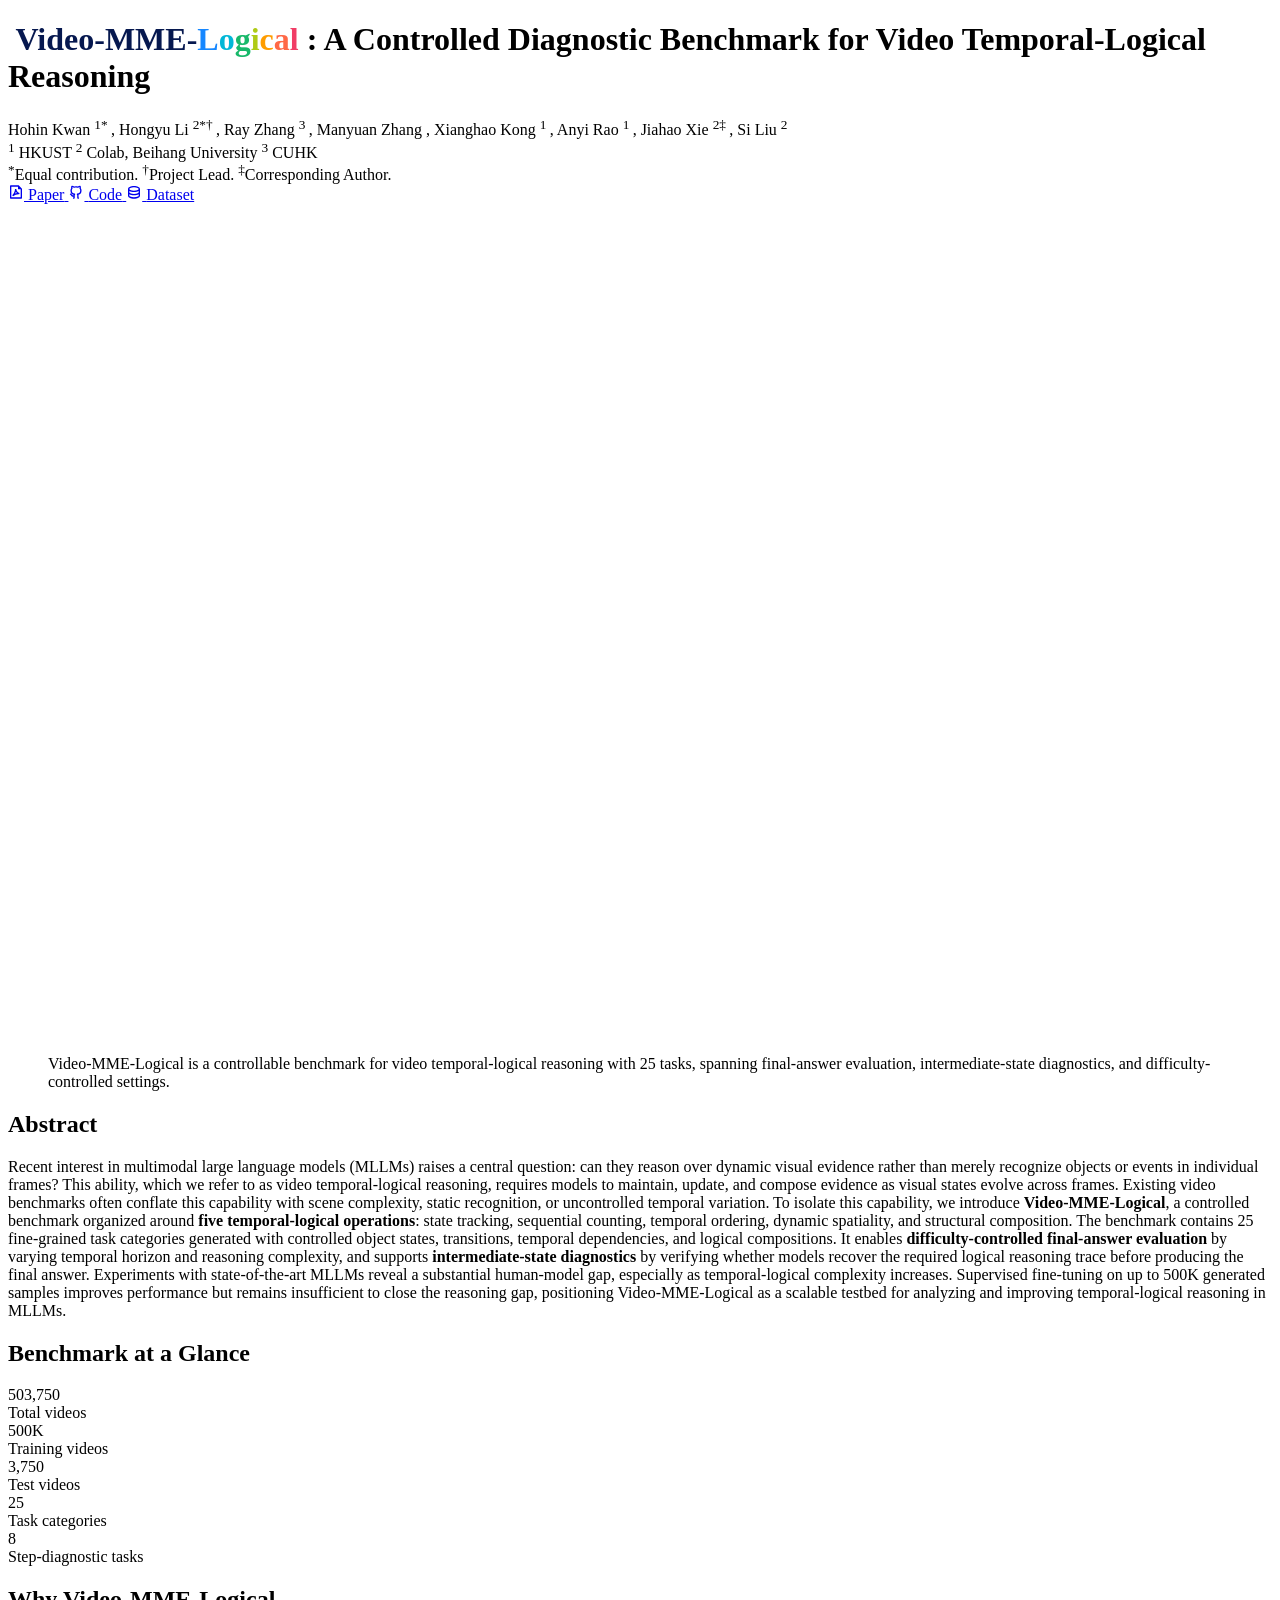
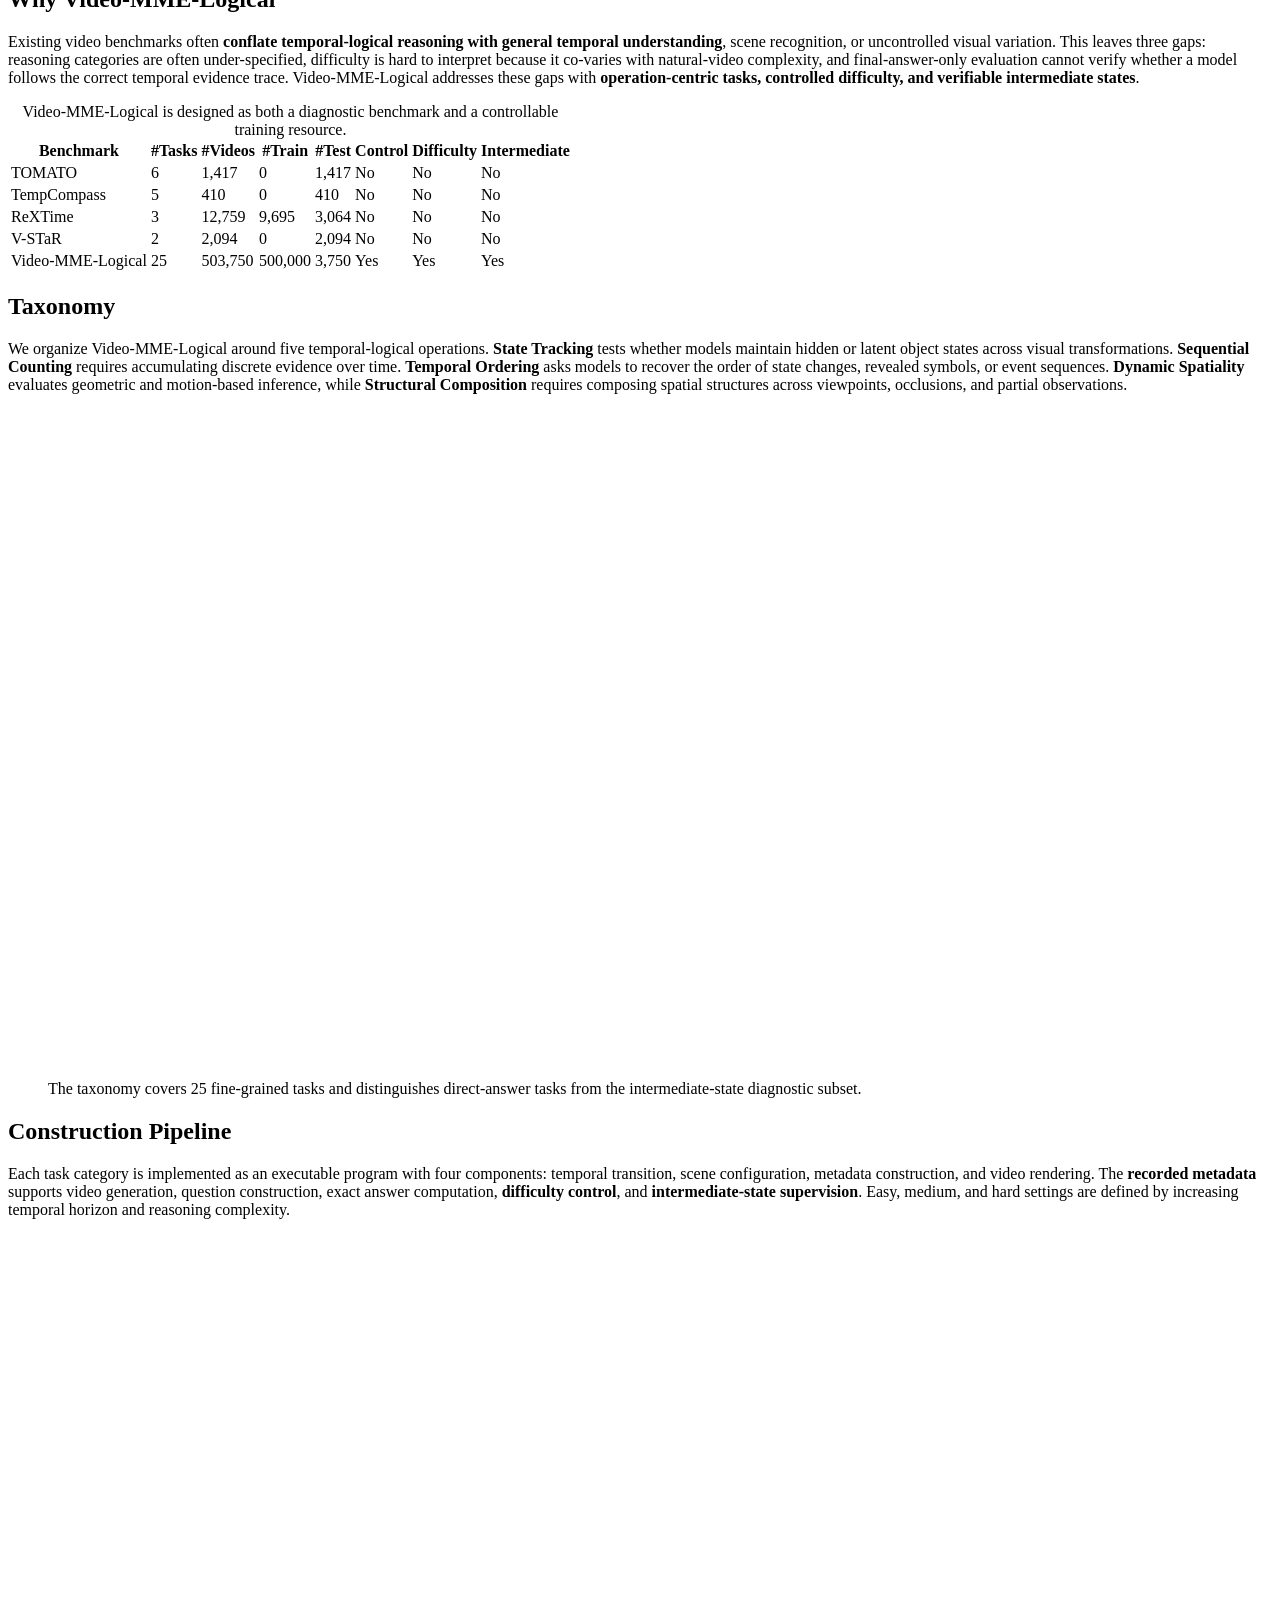
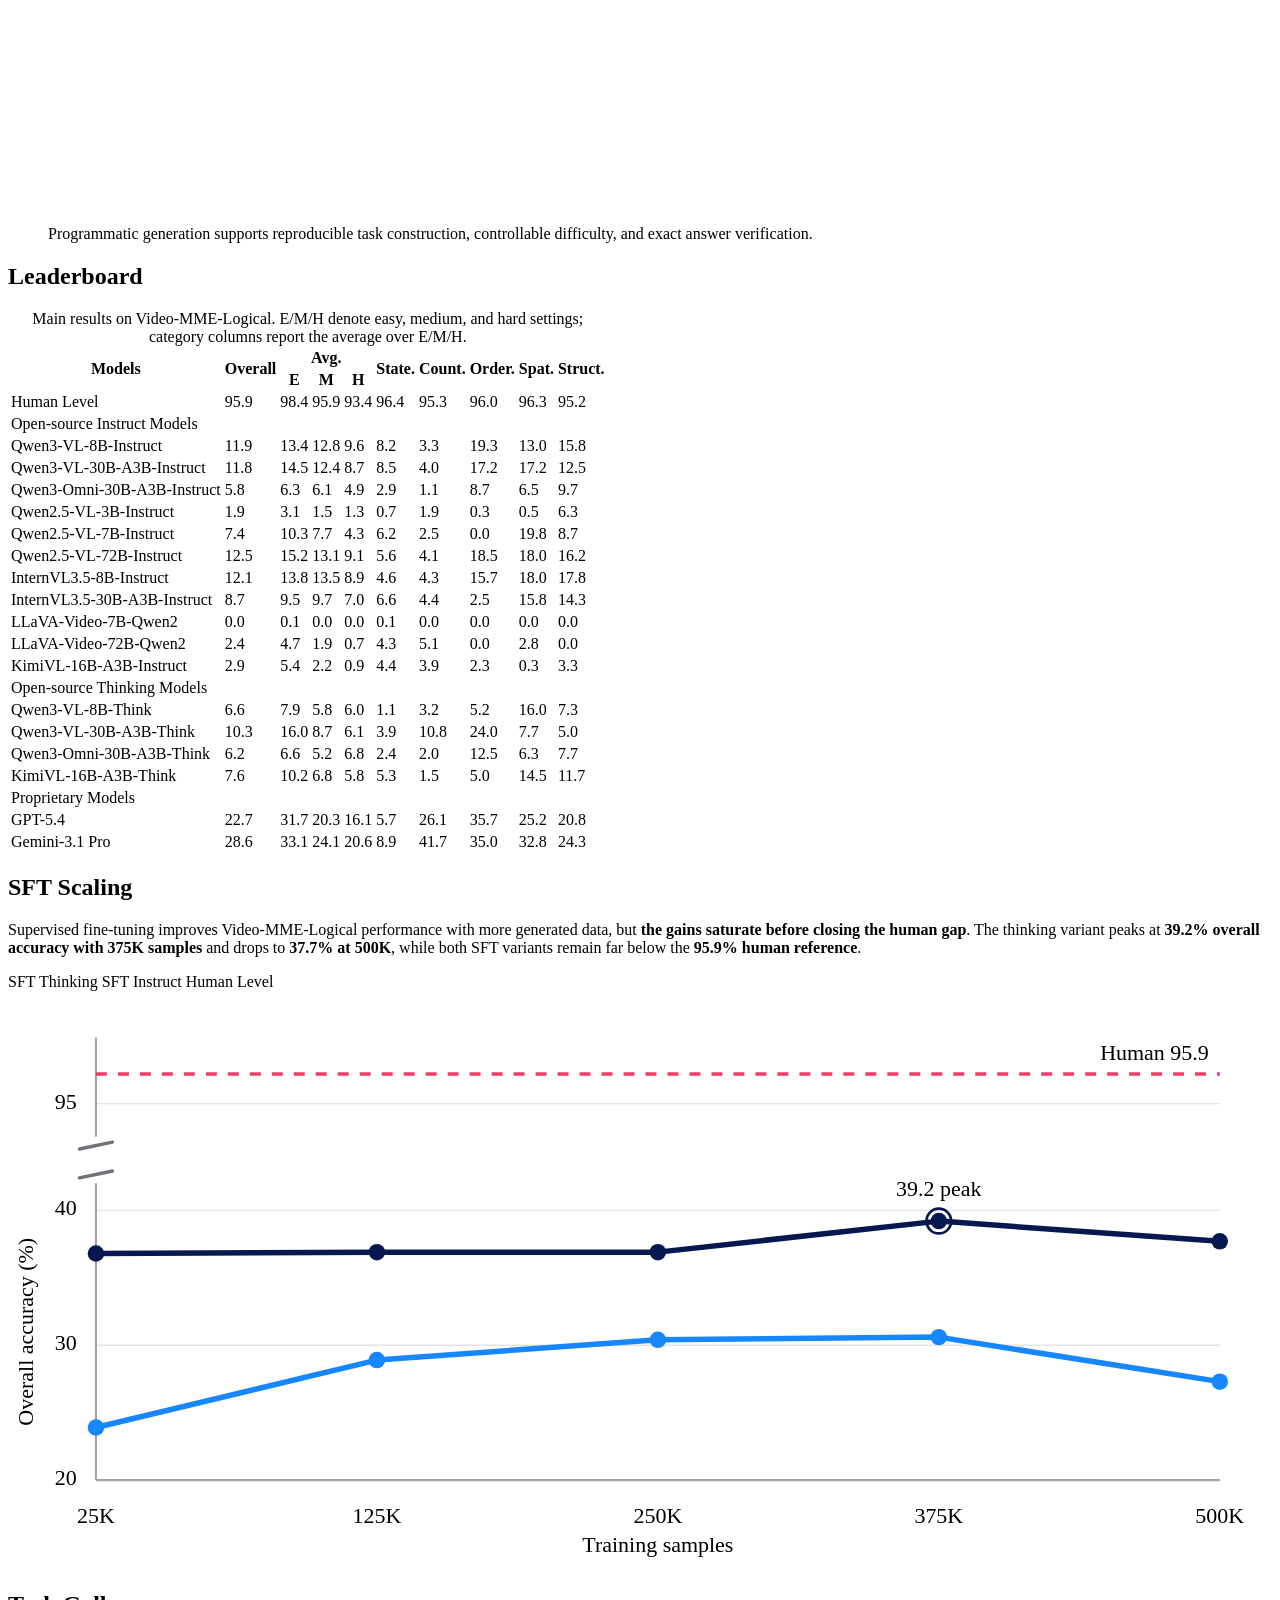
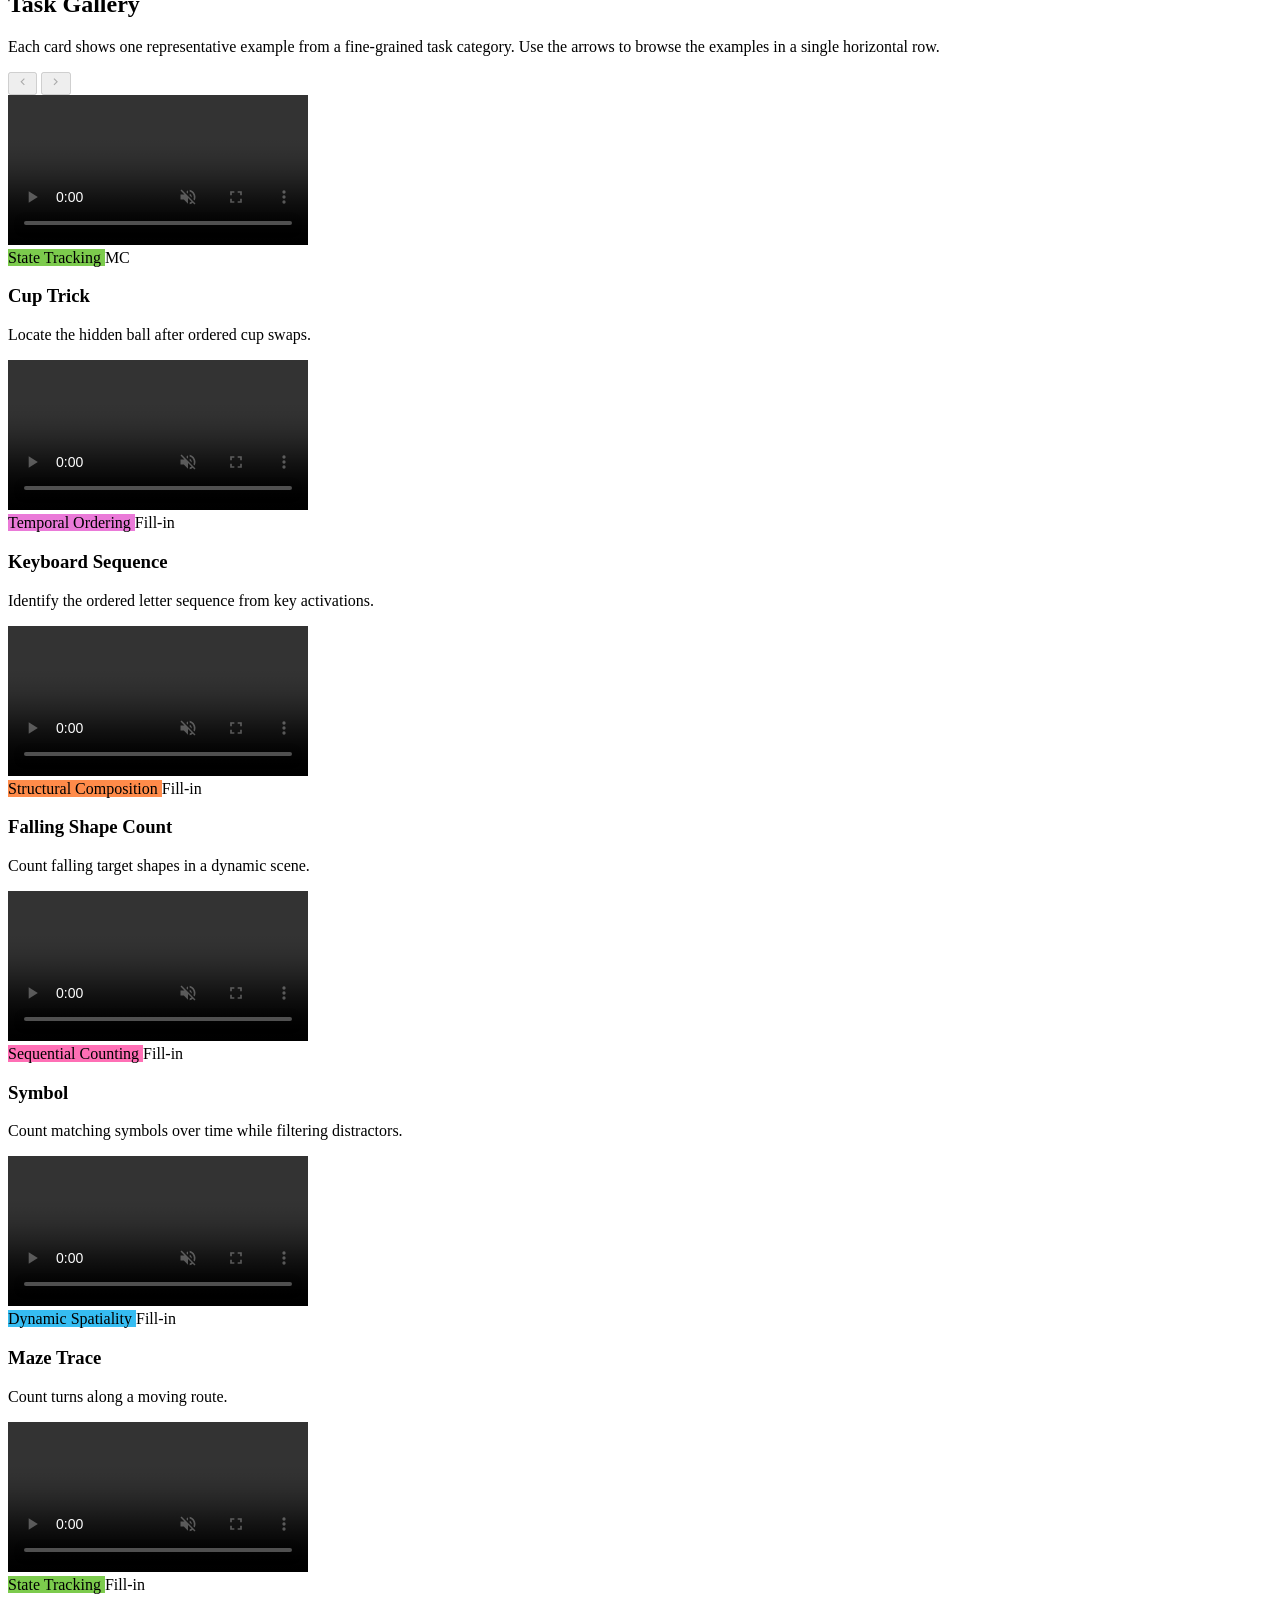
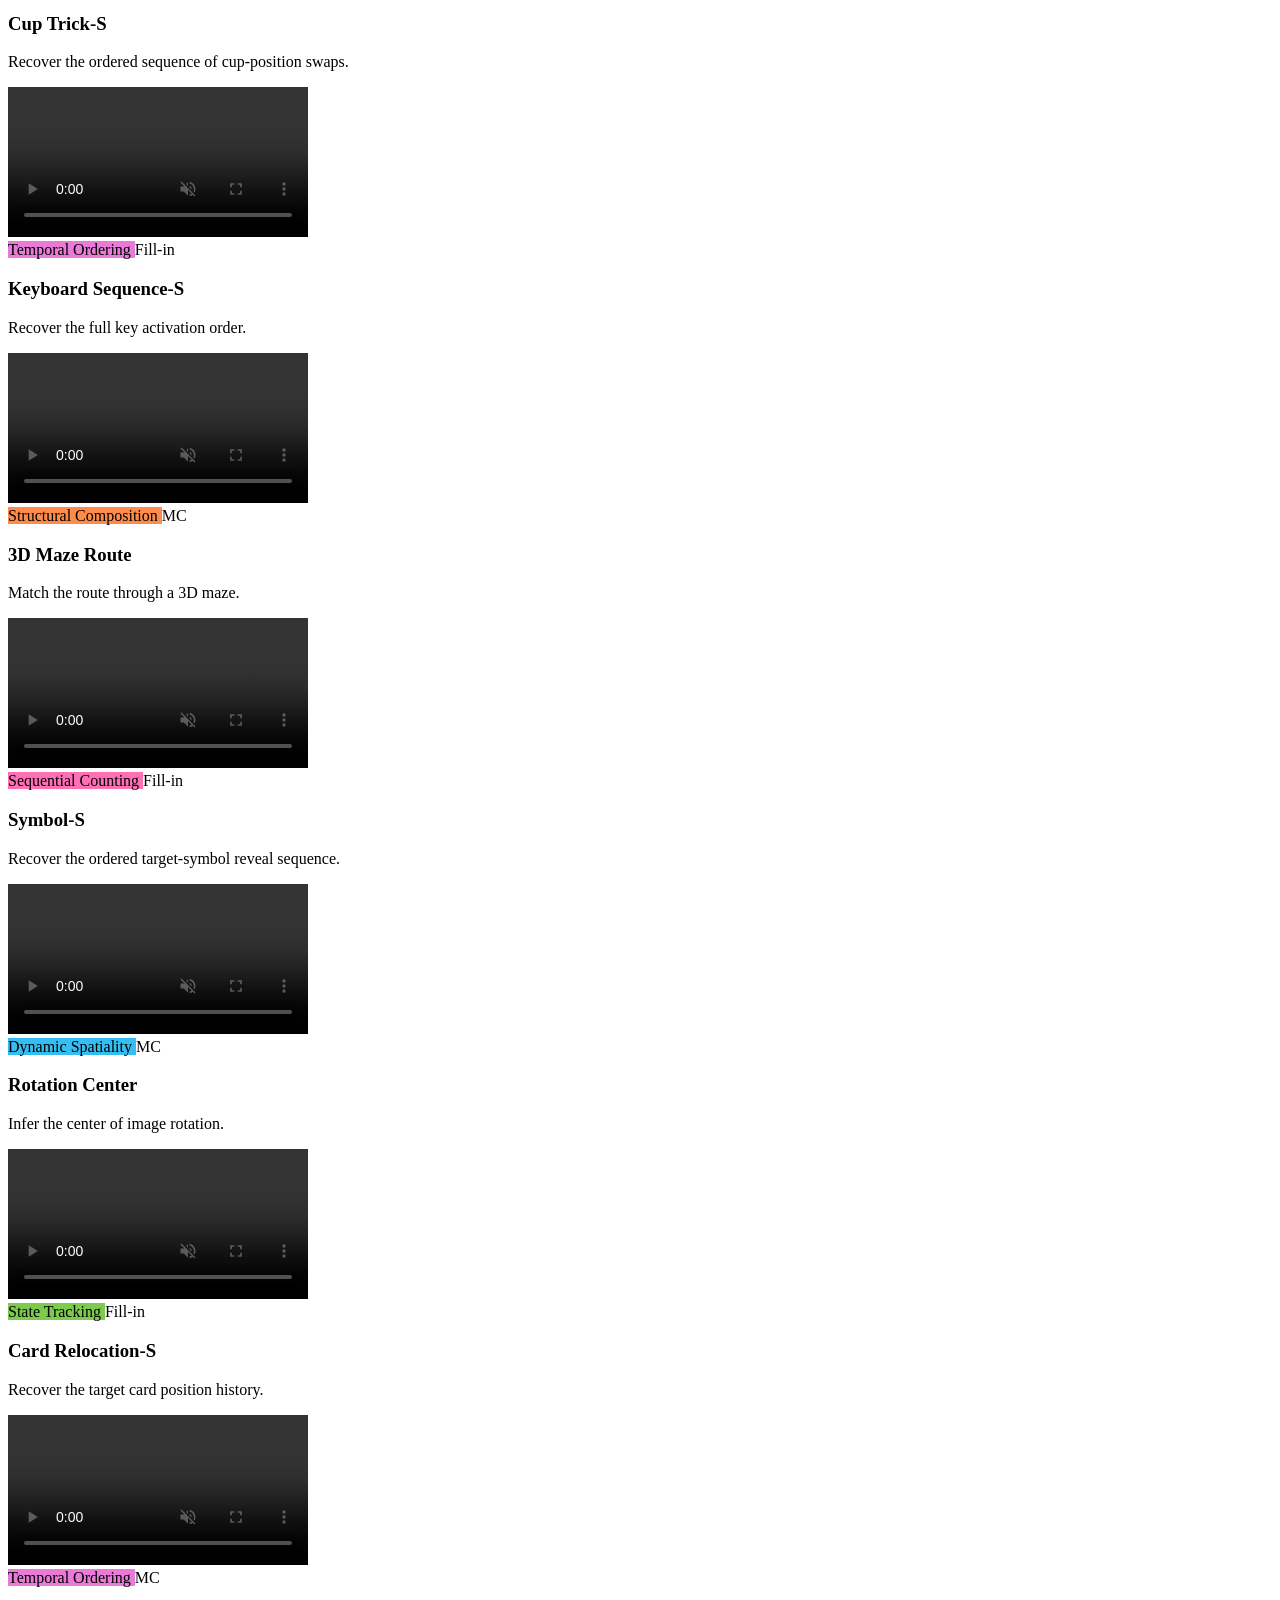
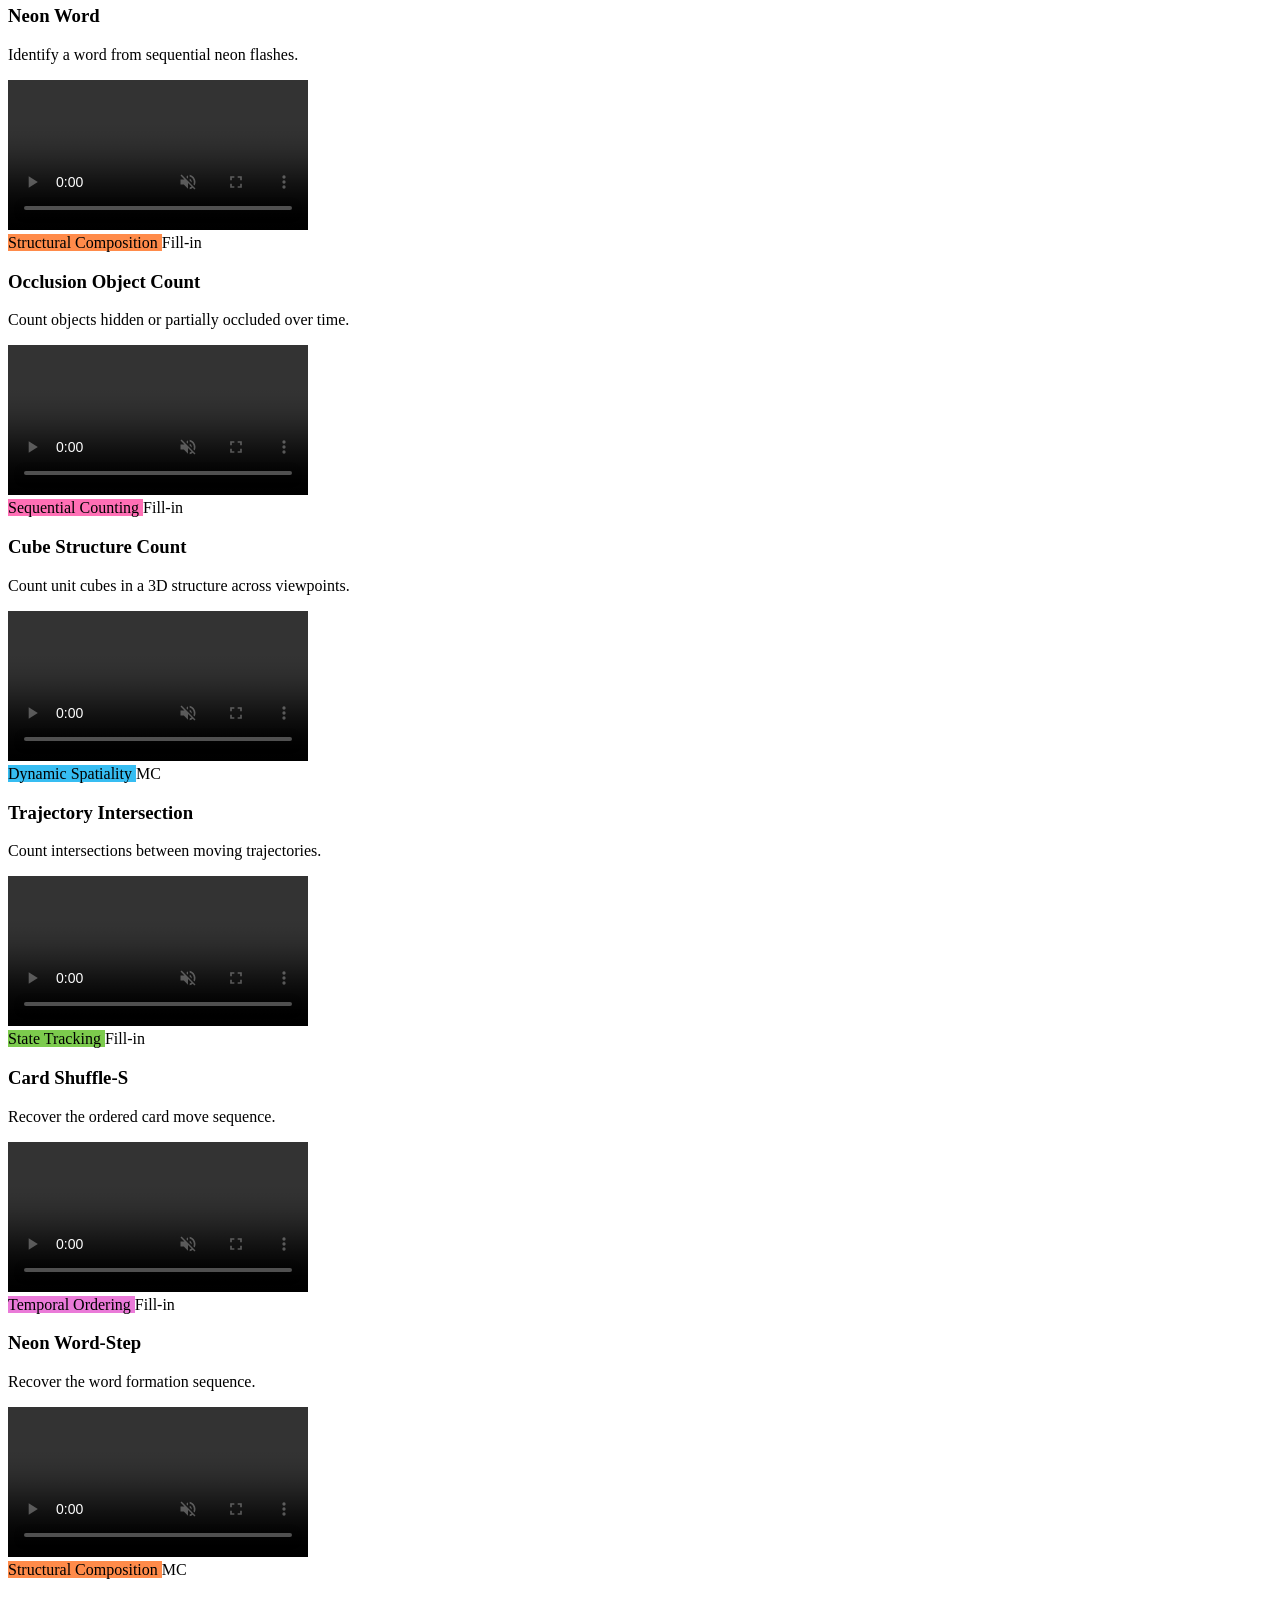
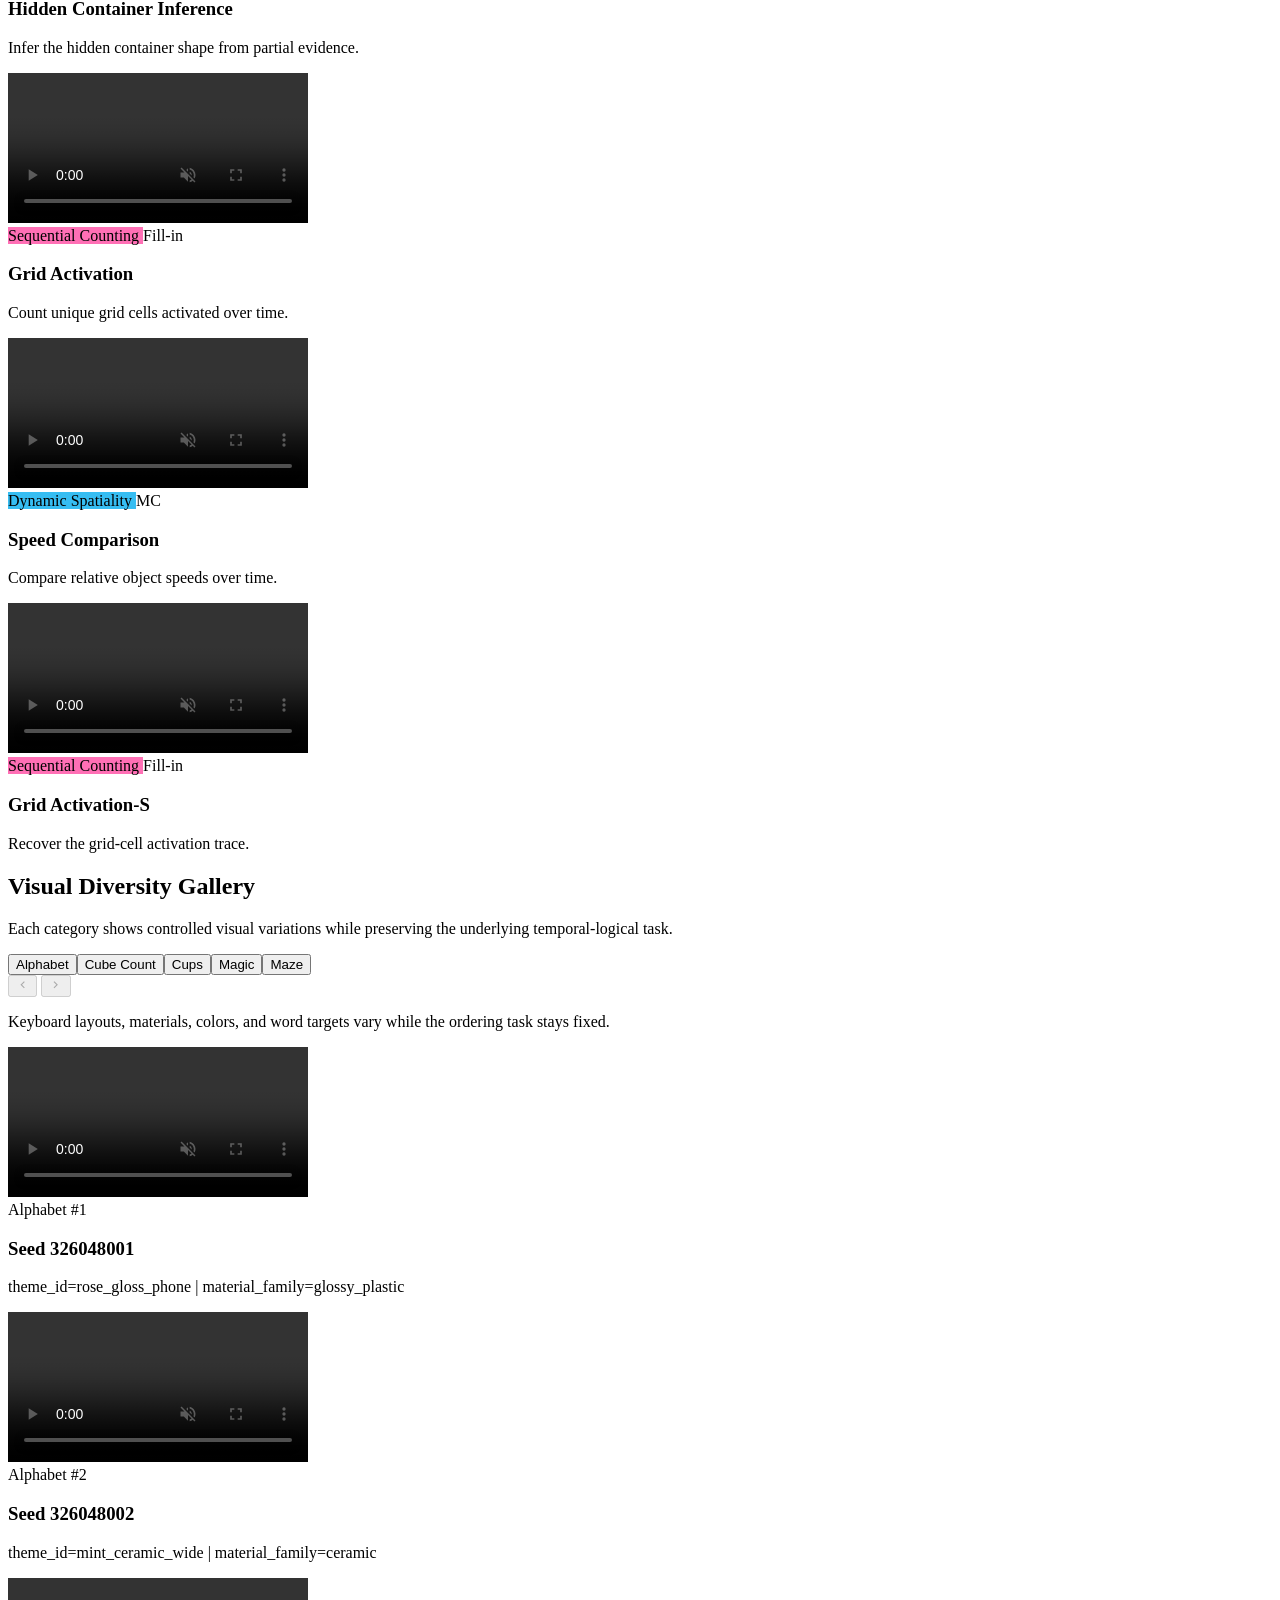
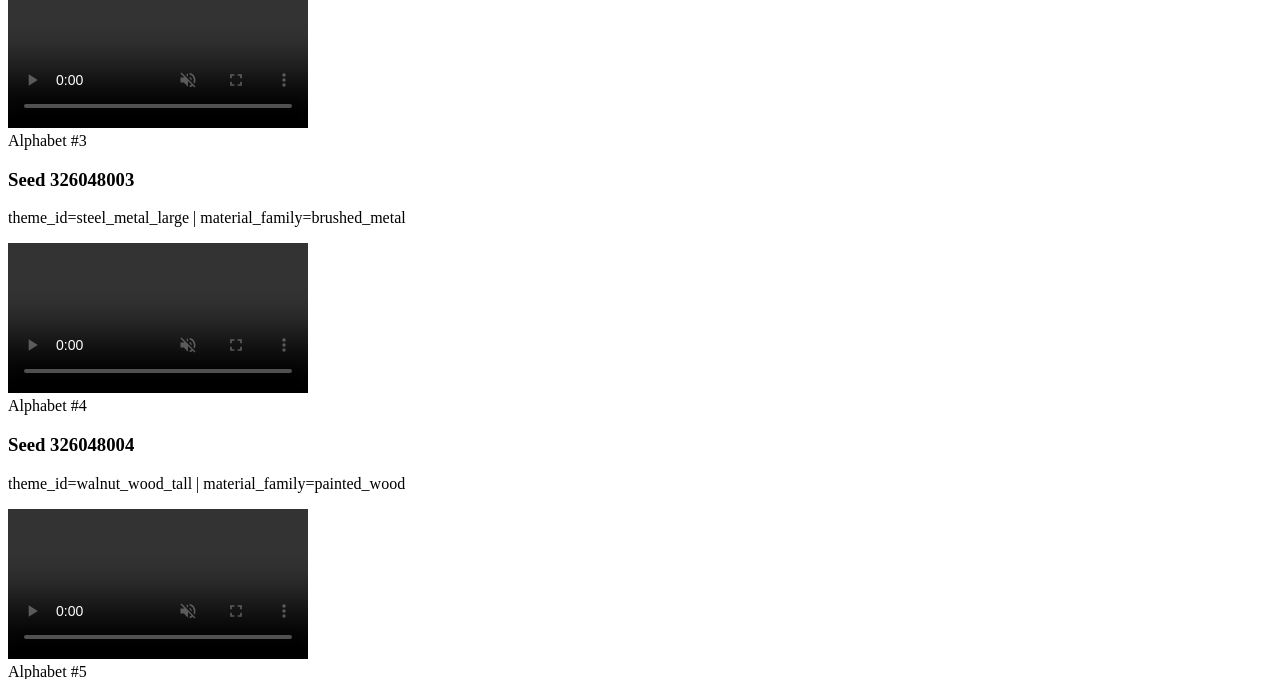
==== commit 89766887: "Add Hugging Face dataset link" ====
--- a/docs/index.html
+++ b/docs/index.html
@@ -1,4 +1,4 @@
-<!DOCTYPE html><html class="bg-white dark:bg-zinc-900" lang="en" data-theme="light"> <head><meta charset="UTF-8"><meta name="description" content="Video-MME-Logical is a controlled benchmark for video temporal-logical reasoning, organized around five temporal-logical operations with difficulty control and intermediate-state diagnostics."><meta name="viewport" content="width=device-width"><meta name="generator" content="Astro v6.3.5"><link rel="icon" type="image/svg+xml" href="/video-mme-logical/favicon.svg"><meta property="og:title" content="Video-MME-Logical: A Controlled Diagnostic Benchmark for Video Temporal-Logical Reasoning"><meta property="og:description" content="Video-MME-Logical is a controlled benchmark for video temporal-logical reasoning, organized around five temporal-logical operations with difficulty control and intermediate-state diagnostics."><meta property="og:type" content="website"><meta property="og:image" content="/video-mme-logical/screenshot-light.png"><title>Video-MME-Logical: A Controlled Diagnostic Benchmark for Video Temporal-Logical Reasoning</title><script defer data-domain="mrakas.github.io" src="https://plausible.io/js/script.js"></script><link rel="stylesheet" href="/video-mme-logical/_astro/index.DcJt7TZ5.css"></head> <body class="prose prose-lg prose-zinc dark:prose-invert prose-a:text-blue-500 prose-a:dark:text-blue-300 prose-a:no-underline prose-a:hover:underline prose-a:font-normal prose-code:bg-zinc-200 prose-code:dark:bg-zinc-800 prose-code:text-zinc-800 prose-code:dark:text-zinc-200 prose-code:px-1.5 prose-code:py-0.5 prose-code:rounded prose-code:font-medium prose-code:before:content-none prose-code:after:content-none max-w-none pt-16 pb-6 font-sans"> <header class="mx-auto mb-12 max-w-[68rem] px-6 text-center"> <h1 class="not-prose m-0 mx-auto max-w-[76rem] text-center font-serif text-4xl font-semibold leading-[1.03] text-zinc-950 md:text-5xl dark:text-zinc-50"> <span class="inline-flex items-baseline whitespace-nowrap align-baseline"> <img src="/video-mme-logical/vml_title_icon.png" alt="" class="mr-3 inline-block h-10 w-auto align-[-0.15em] md:h-12" loading="eager" decoding="async"> <span class="font-bold italic"> <span style="color: #06184f">Video-MME-</span><span style="color: #1687FF">L</span><span style="color: #00B7D7">o</span><span style="color: #18B86A">g</span><span style="color: #AFCB16">i</span><span style="color: #FF9D00">c</span><span style="color: #FF6846">a</span><span style="color: #F13D66">l</span> </span><span>:</span> </span> <span> A Controlled Diagnostic Benchmark for Video Temporal-Logical Reasoning</span> </h1> <div class="flex flex-col items-center gap-6"> <div class="links flex max-w-[58rem] flex-col items-center gap-2 text-center"> <div class="text-balance text-xl leading-8"> <span> Hohin Kwan <sup class="text-sm"> 1* </sup> ,  </span><span> Hongyu Li <sup class="text-sm"> 2*† </sup> ,  </span><span> Ray Zhang <sup class="text-sm"> 3 </sup> ,  </span><span> Manyuan Zhang  ,  </span><span> Xianghao Kong <sup class="text-sm"> 1 </sup> ,  </span><span> Anyi Rao <sup class="text-sm"> 1 </sup> ,  </span><span> Jiahao Xie <sup class="text-sm"> 2‡ </sup> ,  </span><span> Si Liu <sup class="text-sm"> 2 </sup>  </span> </div> <div class="flex flex-wrap justify-center gap-x-5 gap-y-1 text-base text-zinc-700 dark:text-zinc-300"> <span> <sup>1</sup> HKUST </span><span> <sup>2</sup> Colab, Beihang University </span><span> <sup>3</sup> CUHK </span> </div> </div>  <div class="flex flex-wrap justify-center gap-x-3 gap-y-1 text-center text-sm"> <span> <sup>*</sup>Equal contribution. </span><span> <sup>†</sup>Project Lead. </span><span> <sup>‡</sup>Corresponding Author. </span> </div> <div class="not-prose flex flex-row flex-wrap justify-center gap-2"> <a href="https://arxiv.org/pdf/2606.27828" class="flex flex-row items-center gap-2 rounded-full bg-zinc-800 px-5 py-2 text-lg text-white hover:bg-black hover:no-underline dark:bg-zinc-200 dark:text-zinc-900 dark:hover:bg-zinc-50"> <svg width="1em" height="1em" data-icon="ri:file-pdf-2-line">   <symbol id="ai:ri:file-pdf-2-line" viewBox="0 0 24 24"><path fill="currentColor" d="M5 4h10v4h4v12H5zM3.999 2A.995.995 0 0 0 3 2.992v18.016a1 1 0 0 0 .993.992h16.014A1 1 0 0 0 21 20.992V7l-5-5zm6.5 5.5c0 1.577-.455 3.437-1.224 5.153c-.772 1.723-1.814 3.197-2.9 4.066l1.18 1.613c2.927-1.952 6.168-3.29 9.304-2.842l.457-1.939C14.644 12.661 12.5 9.99 12.5 7.5zm.6 5.972c.268-.597.505-1.216.705-1.843a9.7 9.7 0 0 0 1.706 1.966c-.982.176-1.944.465-2.875.833q.248-.471.465-.956"/></symbol><use href="#ai:ri:file-pdf-2-line"></use>  </svg> <span>Paper</span> </a><a href="https://github.com/Mrakas/video-mme-logical" class="flex flex-row items-center gap-2 rounded-full bg-zinc-800 px-5 py-2 text-lg text-white hover:bg-black hover:no-underline dark:bg-zinc-200 dark:text-zinc-900 dark:hover:bg-zinc-50"> <svg width="1em" height="1em" data-icon="ri:github-line">   <symbol id="ai:ri:github-line" viewBox="0 0 24 24"><path fill="currentColor" d="M5.884 18.653c-.3-.2-.558-.455-.86-.816a51 51 0 0 1-.466-.579c-.463-.575-.755-.841-1.056-.95a1 1 0 1 1 .675-1.882c.752.27 1.261.735 1.947 1.588c-.094-.117.34.427.433.539c.19.227.33.365.44.438c.204.137.588.196 1.15.14c.024-.382.094-.753.202-1.095c-2.968-.726-4.648-2.64-4.648-6.396c0-1.24.37-2.356 1.058-3.292c-.218-.894-.185-1.975.302-3.192a1 1 0 0 1 .63-.582c.081-.024.127-.035.208-.047c.803-.124 1.937.17 3.415 1.096a11.7 11.7 0 0 1 2.687-.308c.912 0 1.819.104 2.684.308c1.477-.933 2.614-1.227 3.422-1.096q.128.02.218.05a1 1 0 0 1 .616.58c.487 1.216.52 2.296.302 3.19c.691.936 1.058 2.045 1.058 3.293c0 3.757-1.674 5.665-4.642 6.392c.125.415.19.878.19 1.38c0 .665-.002 1.299-.007 2.01c0 .19-.002.394-.005.706a1 1 0 0 1-.018 1.958c-1.14.227-1.984-.532-1.984-1.525l.002-.447l.005-.705c.005-.707.008-1.337.008-1.997c0-.697-.184-1.152-.426-1.361c-.661-.57-.326-1.654.541-1.751c2.966-.333 4.336-1.482 4.336-4.66c0-.955-.312-1.744-.913-2.404A1 1 0 0 1 17.2 6.19c.166-.414.236-.957.095-1.614l-.01.003c-.491.139-1.11.44-1.858.949a1 1 0 0 1-.833.135a9.6 9.6 0 0 0-2.592-.349c-.89 0-1.772.118-2.592.35a1 1 0 0 1-.829-.134c-.753-.507-1.374-.807-1.87-.947c-.143.653-.072 1.194.093 1.607a1 1 0 0 1-.189 1.045c-.597.655-.913 1.458-.913 2.404c0 3.172 1.371 4.328 4.322 4.66c.865.097 1.202 1.177.545 1.748c-.193.168-.43.732-.43 1.364v3.15c0 .985-.834 1.725-1.96 1.528a1 1 0 0 1-.04-1.962v-.99c-.91.061-1.661-.088-2.254-.485"/></symbol><use href="#ai:ri:github-line"></use>  </svg> <span>Code</span> </a><a href="#" class="flex flex-row items-center gap-2 rounded-full bg-zinc-800 px-5 py-2 text-lg text-white hover:bg-black hover:no-underline dark:bg-zinc-200 dark:text-zinc-900 dark:hover:bg-zinc-50"> <svg width="1em" height="1em" data-icon="ri:database-2-line">   <symbol id="ai:ri:database-2-line" viewBox="0 0 24 24"><path fill="currentColor" d="M5 12.5c0 .313.461.858 1.53 1.393C7.914 14.585 9.877 15 12 15s4.086-.415 5.47-1.107c1.069-.535 1.53-1.08 1.53-1.393v-2.171C17.35 11.349 14.827 12 12 12s-5.35-.652-7-1.671zm14 2.829C17.35 16.349 14.827 17 12 17s-5.35-.652-7-1.671V17.5c0 .313.461.858 1.53 1.393C7.914 19.585 9.877 20 12 20s4.086-.415 5.47-1.107c1.069-.535 1.53-1.08 1.53-1.393zM3 17.5v-10C3 5.015 7.03 3 12 3s9 2.015 9 4.5v10c0 2.485-4.03 4.5-9 4.5s-9-2.015-9-4.5m9-7.5c2.123 0 4.086-.415 5.47-1.107C18.539 8.358 19 7.813 19 7.5s-.461-.858-1.53-1.393C16.086 5.415 14.123 5 12 5s-4.086.415-5.47 1.107C5.461 6.642 5 7.187 5 7.5s.461.858 1.53 1.393C7.914 9.585 9.877 10 12 10"/></symbol><use href="#ai:ri:database-2-line"></use>  </svg> <span>Dataset · Soon</span> </a> </div> </div> </header> <main> <div class="mx-[calc(max(var(--minimum-inline-margin),(100cqw-100rem)/2)-var(--actual-inline-margin))]"> <figure> <div class="flex w-full justify-center **:my-0"> <picture> <source srcset="/video-mme-logical/_astro/figure1.pdf_q4u3b.avif 640w, /video-mme-logical/_astro/figure1.pdf_Zl7XuC.avif 750w, /video-mme-logical/_astro/figure1.pdf_1XkT29.avif 828w, /video-mme-logical/_astro/figure1.pdf_1BiKyk.avif 1080w, /video-mme-logical/_astro/figure1.pdf_Z145TJ2.avif 1280w, /video-mme-logical/_astro/figure1.pdf_ZUOCxo.avif 1668w, /video-mme-logical/_astro/figure1.pdf_1j2tqR.avif 1814w" type="image/avif">  <img src="/video-mme-logical/_astro/figure1.pdf_ZCdjNU.png" srcset="/video-mme-logical/_astro/figure1.pdf_ZVMl2l.png 640w, /video-mme-logical/_astro/figure1.pdf_Z1HYNA9.png 750w, /video-mme-logical/_astro/figure1.pdf_At3VC.png 828w, /video-mme-logical/_astro/figure1.pdf_ZjW2Gs.png 1080w, /video-mme-logical/_astro/figure1.pdf_24PpO7.png 1280w, /video-mme-logical/_astro/figure1.pdf_2d6H0K.png 1668w, /video-mme-logical/_astro/figure1.pdf_ZCdjNU.png 1814w" style="max-width: min(100%, 60rem);" alt="Overview of Video-MME-Logical task categories and benchmark design" loading="eager" decoding="sync" fetchpriority="high" sizes="(min-width: 1814px) 1814px, 100vw" data-astro-image="constrained" data-astro-image-fit="contain" data-astro-image-pos="center" width="1814" height="815" class="rounded-lg max-h-[calc(100svh-3rem)] max-w-full w-min mx-auto "> </picture> </div> <figcaption class="text-center"> <p>Video-MME-Logical is a controllable benchmark for video temporal-logical reasoning with 25 tasks, spanning final-answer evaluation, intermediate-state diagnostics, and difficulty-controlled settings.</p> </figcaption> </figure> </div>
+<!DOCTYPE html><html class="bg-white dark:bg-zinc-900" lang="en" data-theme="light"> <head><meta charset="UTF-8"><meta name="description" content="Video-MME-Logical is a controlled benchmark for video temporal-logical reasoning, organized around five temporal-logical operations with difficulty control and intermediate-state diagnostics."><meta name="viewport" content="width=device-width"><meta name="generator" content="Astro v6.3.5"><link rel="icon" type="image/svg+xml" href="/video-mme-logical/favicon.svg"><meta property="og:title" content="Video-MME-Logical: A Controlled Diagnostic Benchmark for Video Temporal-Logical Reasoning"><meta property="og:description" content="Video-MME-Logical is a controlled benchmark for video temporal-logical reasoning, organized around five temporal-logical operations with difficulty control and intermediate-state diagnostics."><meta property="og:type" content="website"><meta property="og:image" content="/video-mme-logical/screenshot-light.png"><title>Video-MME-Logical: A Controlled Diagnostic Benchmark for Video Temporal-Logical Reasoning</title><script defer data-domain="mrakas.github.io" src="https://plausible.io/js/script.js"></script><link rel="stylesheet" href="/video-mme-logical/_astro/index.DcJt7TZ5.css"></head> <body class="prose prose-lg prose-zinc dark:prose-invert prose-a:text-blue-500 prose-a:dark:text-blue-300 prose-a:no-underline prose-a:hover:underline prose-a:font-normal prose-code:bg-zinc-200 prose-code:dark:bg-zinc-800 prose-code:text-zinc-800 prose-code:dark:text-zinc-200 prose-code:px-1.5 prose-code:py-0.5 prose-code:rounded prose-code:font-medium prose-code:before:content-none prose-code:after:content-none max-w-none pt-16 pb-6 font-sans"> <header class="mx-auto mb-12 max-w-[68rem] px-6 text-center"> <h1 class="not-prose m-0 mx-auto max-w-[76rem] text-center font-serif text-4xl font-semibold leading-[1.03] text-zinc-950 md:text-5xl dark:text-zinc-50"> <span class="inline-flex items-baseline whitespace-nowrap align-baseline"> <img src="/video-mme-logical/vml_title_icon.png" alt="" class="mr-3 inline-block h-10 w-auto align-[-0.15em] md:h-12" loading="eager" decoding="async"> <span class="font-bold italic"> <span style="color: #06184f">Video-MME-</span><span style="color: #1687FF">L</span><span style="color: #00B7D7">o</span><span style="color: #18B86A">g</span><span style="color: #AFCB16">i</span><span style="color: #FF9D00">c</span><span style="color: #FF6846">a</span><span style="color: #F13D66">l</span> </span><span>:</span> </span> <span> A Controlled Diagnostic Benchmark for Video Temporal-Logical Reasoning</span> </h1> <div class="flex flex-col items-center gap-6"> <div class="links flex max-w-[58rem] flex-col items-center gap-2 text-center"> <div class="text-balance text-xl leading-8"> <span> Hohin Kwan <sup class="text-sm"> 1* </sup> ,  </span><span> Hongyu Li <sup class="text-sm"> 2*† </sup> ,  </span><span> Ray Zhang <sup class="text-sm"> 3 </sup> ,  </span><span> Manyuan Zhang  ,  </span><span> Xianghao Kong <sup class="text-sm"> 1 </sup> ,  </span><span> Anyi Rao <sup class="text-sm"> 1 </sup> ,  </span><span> Jiahao Xie <sup class="text-sm"> 2‡ </sup> ,  </span><span> Si Liu <sup class="text-sm"> 2 </sup>  </span> </div> <div class="flex flex-wrap justify-center gap-x-5 gap-y-1 text-base text-zinc-700 dark:text-zinc-300"> <span> <sup>1</sup> HKUST </span><span> <sup>2</sup> Colab, Beihang University </span><span> <sup>3</sup> CUHK </span> </div> </div>  <div class="flex flex-wrap justify-center gap-x-3 gap-y-1 text-center text-sm"> <span> <sup>*</sup>Equal contribution. </span><span> <sup>†</sup>Project Lead. </span><span> <sup>‡</sup>Corresponding Author. </span> </div> <div class="not-prose flex flex-row flex-wrap justify-center gap-2"> <a href="https://arxiv.org/pdf/2606.27828" class="flex flex-row items-center gap-2 rounded-full bg-zinc-800 px-5 py-2 text-lg text-white hover:bg-black hover:no-underline dark:bg-zinc-200 dark:text-zinc-900 dark:hover:bg-zinc-50"> <svg width="1em" height="1em" data-icon="ri:file-pdf-2-line">   <symbol id="ai:ri:file-pdf-2-line" viewBox="0 0 24 24"><path fill="currentColor" d="M5 4h10v4h4v12H5zM3.999 2A.995.995 0 0 0 3 2.992v18.016a1 1 0 0 0 .993.992h16.014A1 1 0 0 0 21 20.992V7l-5-5zm6.5 5.5c0 1.577-.455 3.437-1.224 5.153c-.772 1.723-1.814 3.197-2.9 4.066l1.18 1.613c2.927-1.952 6.168-3.29 9.304-2.842l.457-1.939C14.644 12.661 12.5 9.99 12.5 7.5zm.6 5.972c.268-.597.505-1.216.705-1.843a9.7 9.7 0 0 0 1.706 1.966c-.982.176-1.944.465-2.875.833q.248-.471.465-.956"/></symbol><use href="#ai:ri:file-pdf-2-line"></use>  </svg> <span>Paper</span> </a><a href="https://github.com/Mrakas/video-mme-logical" class="flex flex-row items-center gap-2 rounded-full bg-zinc-800 px-5 py-2 text-lg text-white hover:bg-black hover:no-underline dark:bg-zinc-200 dark:text-zinc-900 dark:hover:bg-zinc-50"> <svg width="1em" height="1em" data-icon="ri:github-line">   <symbol id="ai:ri:github-line" viewBox="0 0 24 24"><path fill="currentColor" d="M5.884 18.653c-.3-.2-.558-.455-.86-.816a51 51 0 0 1-.466-.579c-.463-.575-.755-.841-1.056-.95a1 1 0 1 1 .675-1.882c.752.27 1.261.735 1.947 1.588c-.094-.117.34.427.433.539c.19.227.33.365.44.438c.204.137.588.196 1.15.14c.024-.382.094-.753.202-1.095c-2.968-.726-4.648-2.64-4.648-6.396c0-1.24.37-2.356 1.058-3.292c-.218-.894-.185-1.975.302-3.192a1 1 0 0 1 .63-.582c.081-.024.127-.035.208-.047c.803-.124 1.937.17 3.415 1.096a11.7 11.7 0 0 1 2.687-.308c.912 0 1.819.104 2.684.308c1.477-.933 2.614-1.227 3.422-1.096q.128.02.218.05a1 1 0 0 1 .616.58c.487 1.216.52 2.296.302 3.19c.691.936 1.058 2.045 1.058 3.293c0 3.757-1.674 5.665-4.642 6.392c.125.415.19.878.19 1.38c0 .665-.002 1.299-.007 2.01c0 .19-.002.394-.005.706a1 1 0 0 1-.018 1.958c-1.14.227-1.984-.532-1.984-1.525l.002-.447l.005-.705c.005-.707.008-1.337.008-1.997c0-.697-.184-1.152-.426-1.361c-.661-.57-.326-1.654.541-1.751c2.966-.333 4.336-1.482 4.336-4.66c0-.955-.312-1.744-.913-2.404A1 1 0 0 1 17.2 6.19c.166-.414.236-.957.095-1.614l-.01.003c-.491.139-1.11.44-1.858.949a1 1 0 0 1-.833.135a9.6 9.6 0 0 0-2.592-.349c-.89 0-1.772.118-2.592.35a1 1 0 0 1-.829-.134c-.753-.507-1.374-.807-1.87-.947c-.143.653-.072 1.194.093 1.607a1 1 0 0 1-.189 1.045c-.597.655-.913 1.458-.913 2.404c0 3.172 1.371 4.328 4.322 4.66c.865.097 1.202 1.177.545 1.748c-.193.168-.43.732-.43 1.364v3.15c0 .985-.834 1.725-1.96 1.528a1 1 0 0 1-.04-1.962v-.99c-.91.061-1.661-.088-2.254-.485"/></symbol><use href="#ai:ri:github-line"></use>  </svg> <span>Code</span> </a><a href="https://huggingface.co/datasets/marcuskwan/video-mme-logical" class="flex flex-row items-center gap-2 rounded-full bg-zinc-800 px-5 py-2 text-lg text-white hover:bg-black hover:no-underline dark:bg-zinc-200 dark:text-zinc-900 dark:hover:bg-zinc-50"> <svg width="1em" height="1em" data-icon="ri:database-2-line">   <symbol id="ai:ri:database-2-line" viewBox="0 0 24 24"><path fill="currentColor" d="M5 12.5c0 .313.461.858 1.53 1.393C7.914 14.585 9.877 15 12 15s4.086-.415 5.47-1.107c1.069-.535 1.53-1.08 1.53-1.393v-2.171C17.35 11.349 14.827 12 12 12s-5.35-.652-7-1.671zm14 2.829C17.35 16.349 14.827 17 12 17s-5.35-.652-7-1.671V17.5c0 .313.461.858 1.53 1.393C7.914 19.585 9.877 20 12 20s4.086-.415 5.47-1.107c1.069-.535 1.53-1.08 1.53-1.393zM3 17.5v-10C3 5.015 7.03 3 12 3s9 2.015 9 4.5v10c0 2.485-4.03 4.5-9 4.5s-9-2.015-9-4.5m9-7.5c2.123 0 4.086-.415 5.47-1.107C18.539 8.358 19 7.813 19 7.5s-.461-.858-1.53-1.393C16.086 5.415 14.123 5 12 5s-4.086.415-5.47 1.107C5.461 6.642 5 7.187 5 7.5s.461.858 1.53 1.393C7.914 9.585 9.877 10 12 10"/></symbol><use href="#ai:ri:database-2-line"></use>  </svg> <span>Dataset</span> </a> </div> </div> </header> <main> <div class="mx-[calc(max(var(--minimum-inline-margin),(100cqw-100rem)/2)-var(--actual-inline-margin))]"> <figure> <div class="flex w-full justify-center **:my-0"> <picture> <source srcset="/video-mme-logical/_astro/figure1.pdf_q4u3b.avif 640w, /video-mme-logical/_astro/figure1.pdf_Zl7XuC.avif 750w, /video-mme-logical/_astro/figure1.pdf_1XkT29.avif 828w, /video-mme-logical/_astro/figure1.pdf_1BiKyk.avif 1080w, /video-mme-logical/_astro/figure1.pdf_Z145TJ2.avif 1280w, /video-mme-logical/_astro/figure1.pdf_ZUOCxo.avif 1668w, /video-mme-logical/_astro/figure1.pdf_1j2tqR.avif 1814w" type="image/avif">  <img src="/video-mme-logical/_astro/figure1.pdf_ZCdjNU.png" srcset="/video-mme-logical/_astro/figure1.pdf_ZVMl2l.png 640w, /video-mme-logical/_astro/figure1.pdf_Z1HYNA9.png 750w, /video-mme-logical/_astro/figure1.pdf_At3VC.png 828w, /video-mme-logical/_astro/figure1.pdf_ZjW2Gs.png 1080w, /video-mme-logical/_astro/figure1.pdf_24PpO7.png 1280w, /video-mme-logical/_astro/figure1.pdf_2d6H0K.png 1668w, /video-mme-logical/_astro/figure1.pdf_ZCdjNU.png 1814w" style="max-width: min(100%, 60rem);" alt="Overview of Video-MME-Logical task categories and benchmark design" loading="eager" decoding="sync" fetchpriority="high" sizes="(min-width: 1814px) 1814px, 100vw" data-astro-image="constrained" data-astro-image-fit="contain" data-astro-image-pos="center" width="1814" height="815" class="rounded-lg max-h-[calc(100svh-3rem)] max-w-full w-min mx-auto "> </picture> </div> <figcaption class="text-center"> <p>Video-MME-Logical is a controllable benchmark for video temporal-logical reasoning with 25 tasks, spanning final-answer evaluation, intermediate-state diagnostics, and difficulty-controlled settings.</p> </figcaption> </figure> </div>
 <div class="full-bleed bg-zinc-200 py-8 dark:bg-zinc-800"> <div class="mx-[var(--actual-inline-margin)] [&>:first-child]:mt-0 [&>:last-child]:mb-0"> <h2 id="abstract">Abstract</h2><p>Recent interest in multimodal large language models (MLLMs) raises a central question: can they reason over dynamic visual evidence rather than merely recognize objects or events in individual frames? This ability, which we refer to as video temporal-logical reasoning, requires models to maintain, update, and compose evidence as visual states evolve across frames. Existing video benchmarks often conflate this capability with scene complexity, static recognition, or uncontrolled temporal variation. To isolate this capability, we introduce <strong>Video-MME-Logical</strong>, a controlled benchmark organized around <strong>five temporal-logical operations</strong>: state tracking, sequential counting, temporal ordering, dynamic spatiality, and structural composition. The benchmark contains 25 fine-grained task categories generated with controlled object states, transitions, temporal dependencies, and logical compositions. It enables <strong>difficulty-controlled final-answer evaluation</strong> by varying temporal horizon and reasoning complexity, and supports <strong>intermediate-state diagnostics</strong> by verifying whether models recover the required logical reasoning trace before producing the final answer. Experiments with state-of-the-art MLLMs reveal a substantial human-model gap, especially as temporal-logical complexity increases. Supervised fine-tuning on up to 500K generated samples improves performance but remains insufficient to close the reasoning gap, positioning Video-MME-Logical as a scalable testbed for analyzing and improving temporal-logical reasoning in MLLMs.</p> </div> </div>
 <h2 id="benchmark-at-a-glance">Benchmark at a Glance</h2>
 <div class="not-prose grid grid-cols-2 gap-3 md:grid-cols-5"><div class="rounded-md border border-zinc-200 p-4 dark:border-zinc-800"><div class="text-2xl font-semibold">503,750</div><div class="text-sm text-zinc-600 dark:text-zinc-400">Total videos</div></div><div class="rounded-md border border-zinc-200 p-4 dark:border-zinc-800"><div class="text-2xl font-semibold">500K</div><div class="text-sm text-zinc-600 dark:text-zinc-400">Training videos</div></div><div class="rounded-md border border-zinc-200 p-4 dark:border-zinc-800"><div class="text-2xl font-semibold">3,750</div><div class="text-sm text-zinc-600 dark:text-zinc-400">Test videos</div></div><div class="rounded-md border border-zinc-200 p-4 dark:border-zinc-800"><div class="text-2xl font-semibold">25</div><div class="text-sm text-zinc-600 dark:text-zinc-400">Task categories</div></div><div class="rounded-md border border-zinc-200 p-4 dark:border-zinc-800"><div class="text-2xl font-semibold">8</div><div class="text-sm text-zinc-600 dark:text-zinc-400">Step-diagnostic tasks</div></div></div>
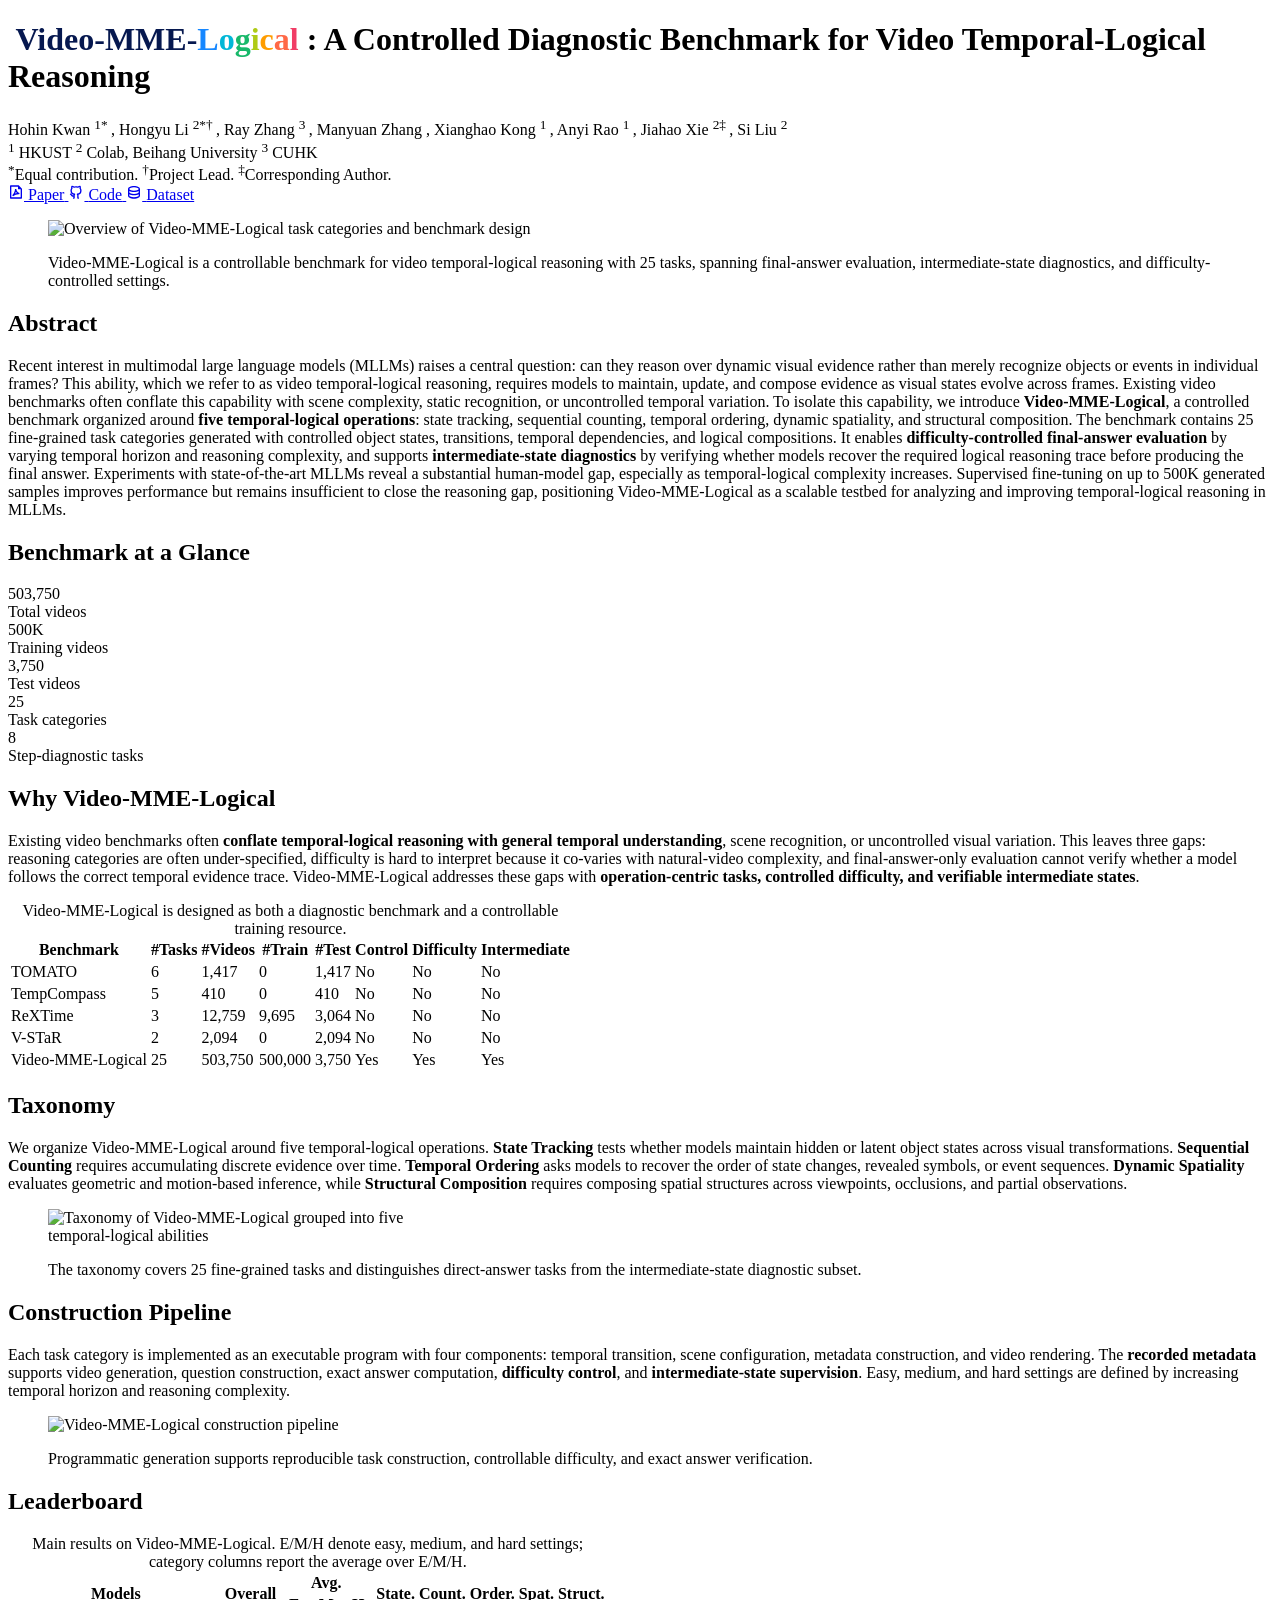
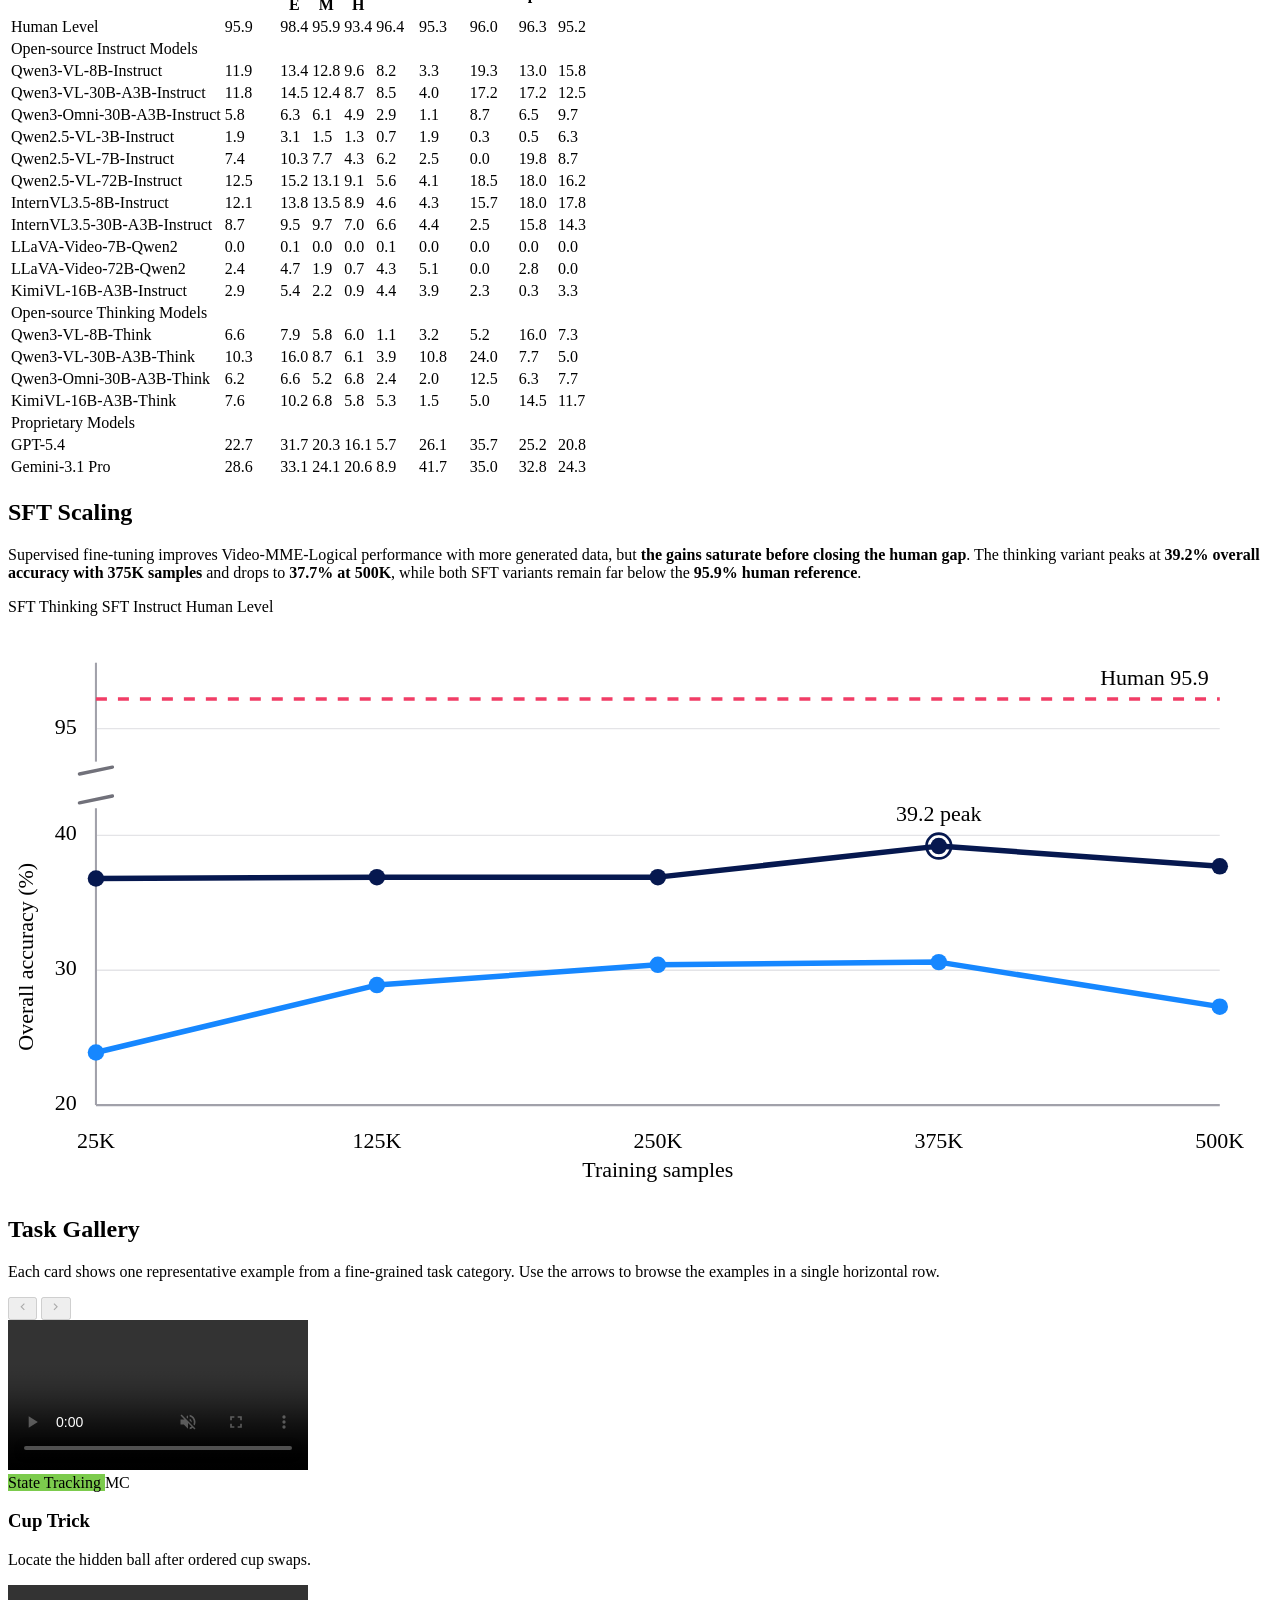
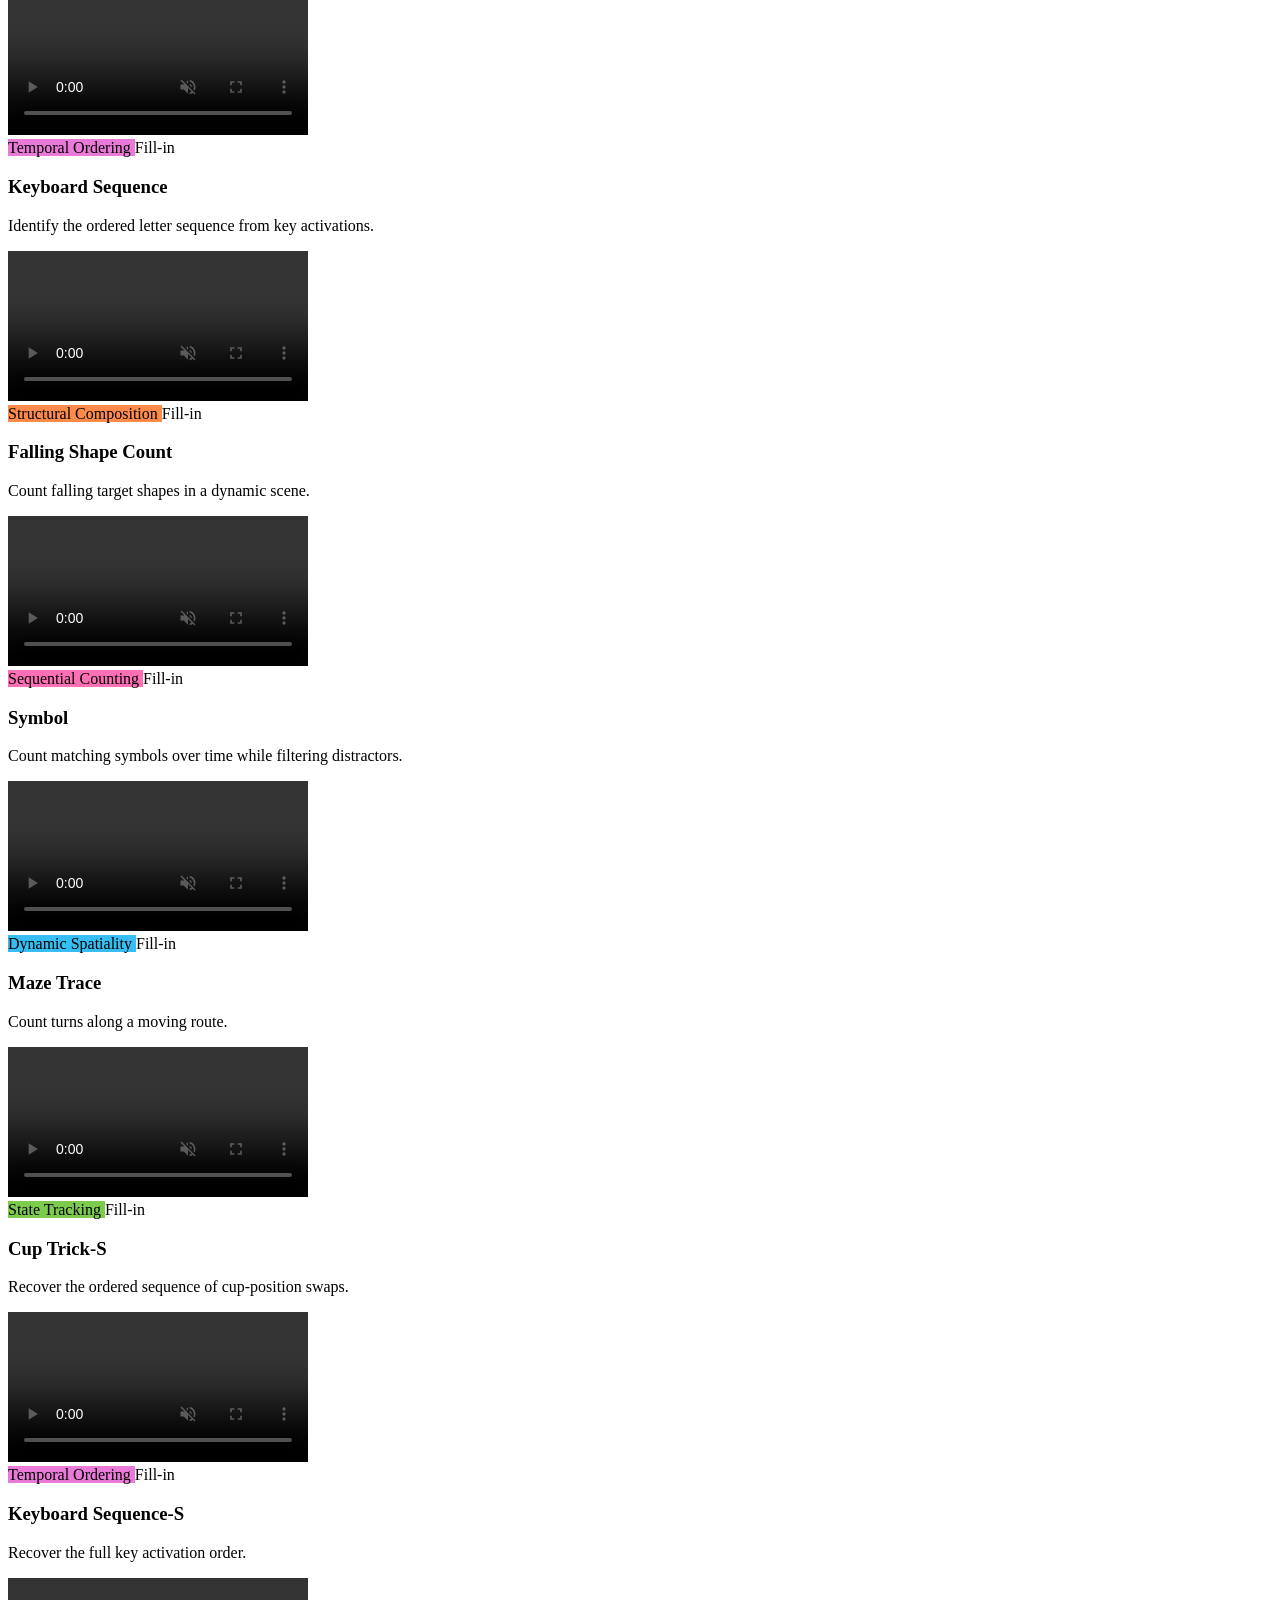
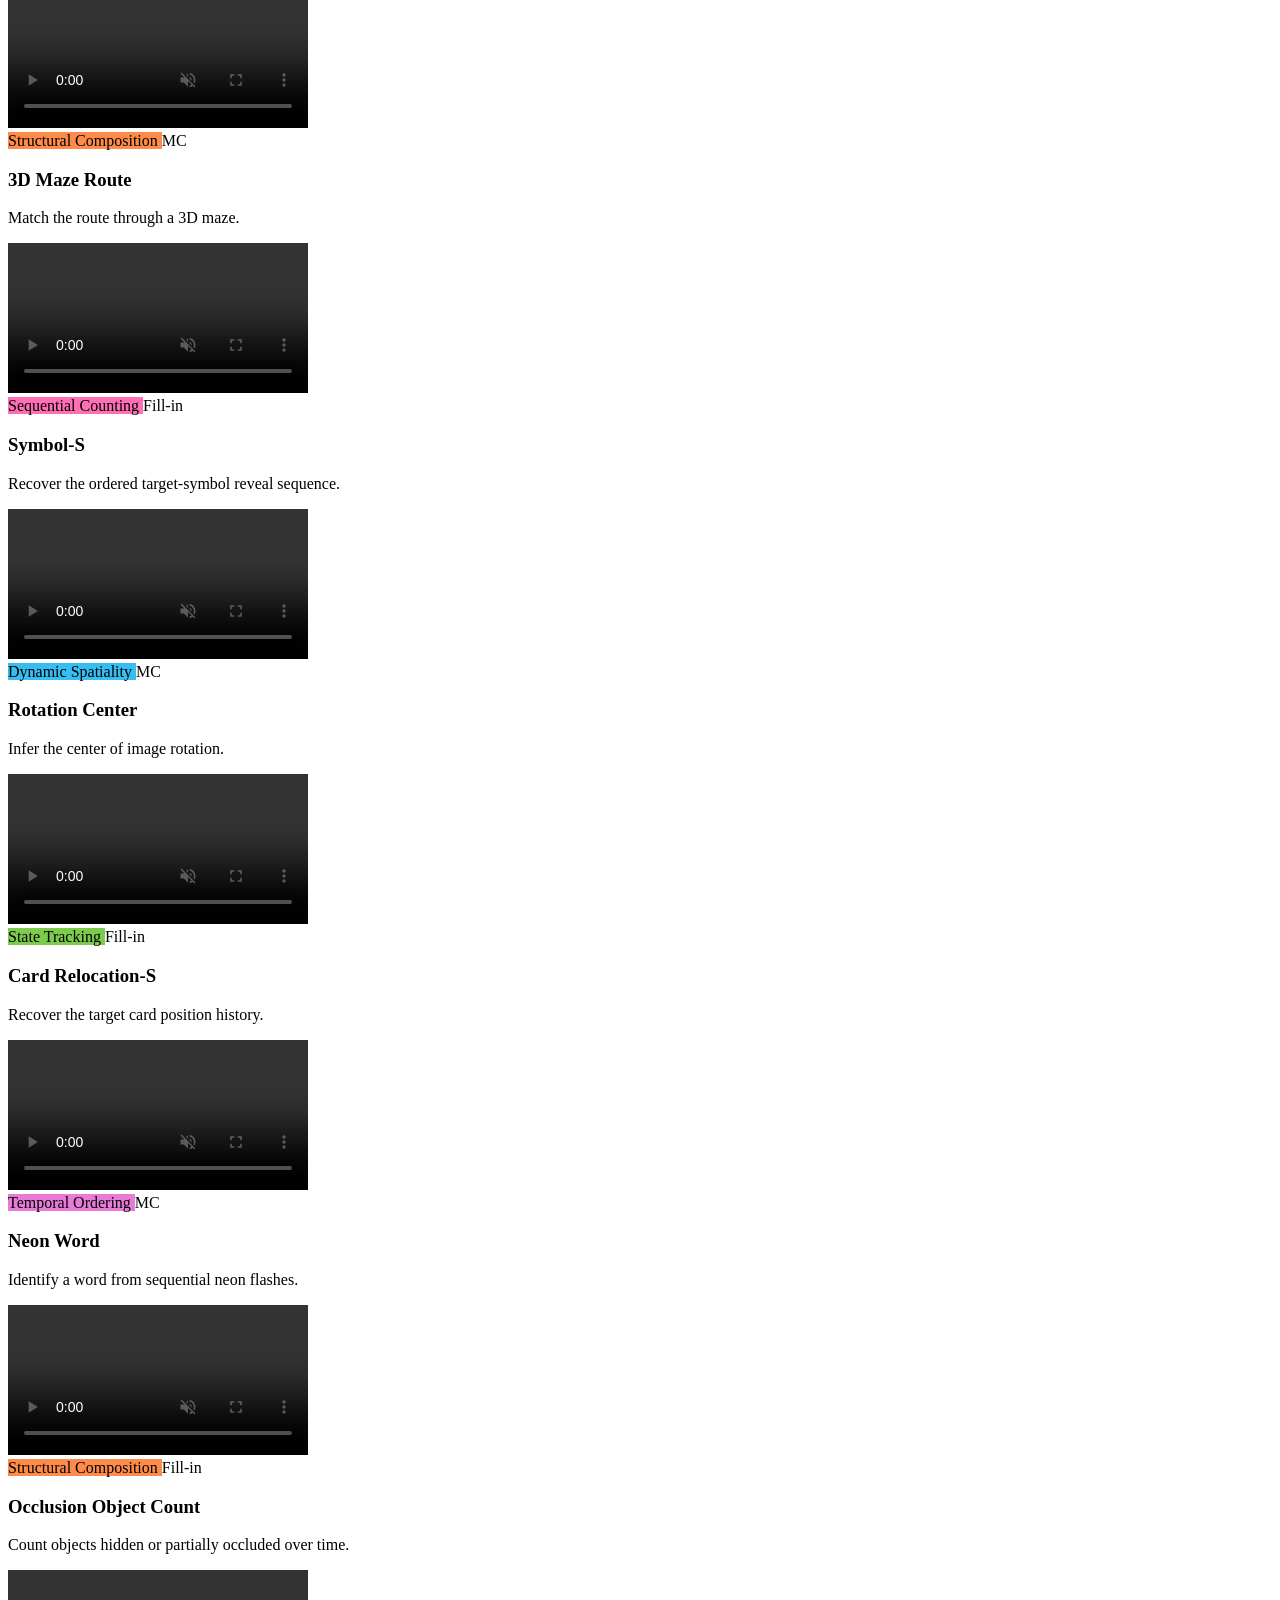
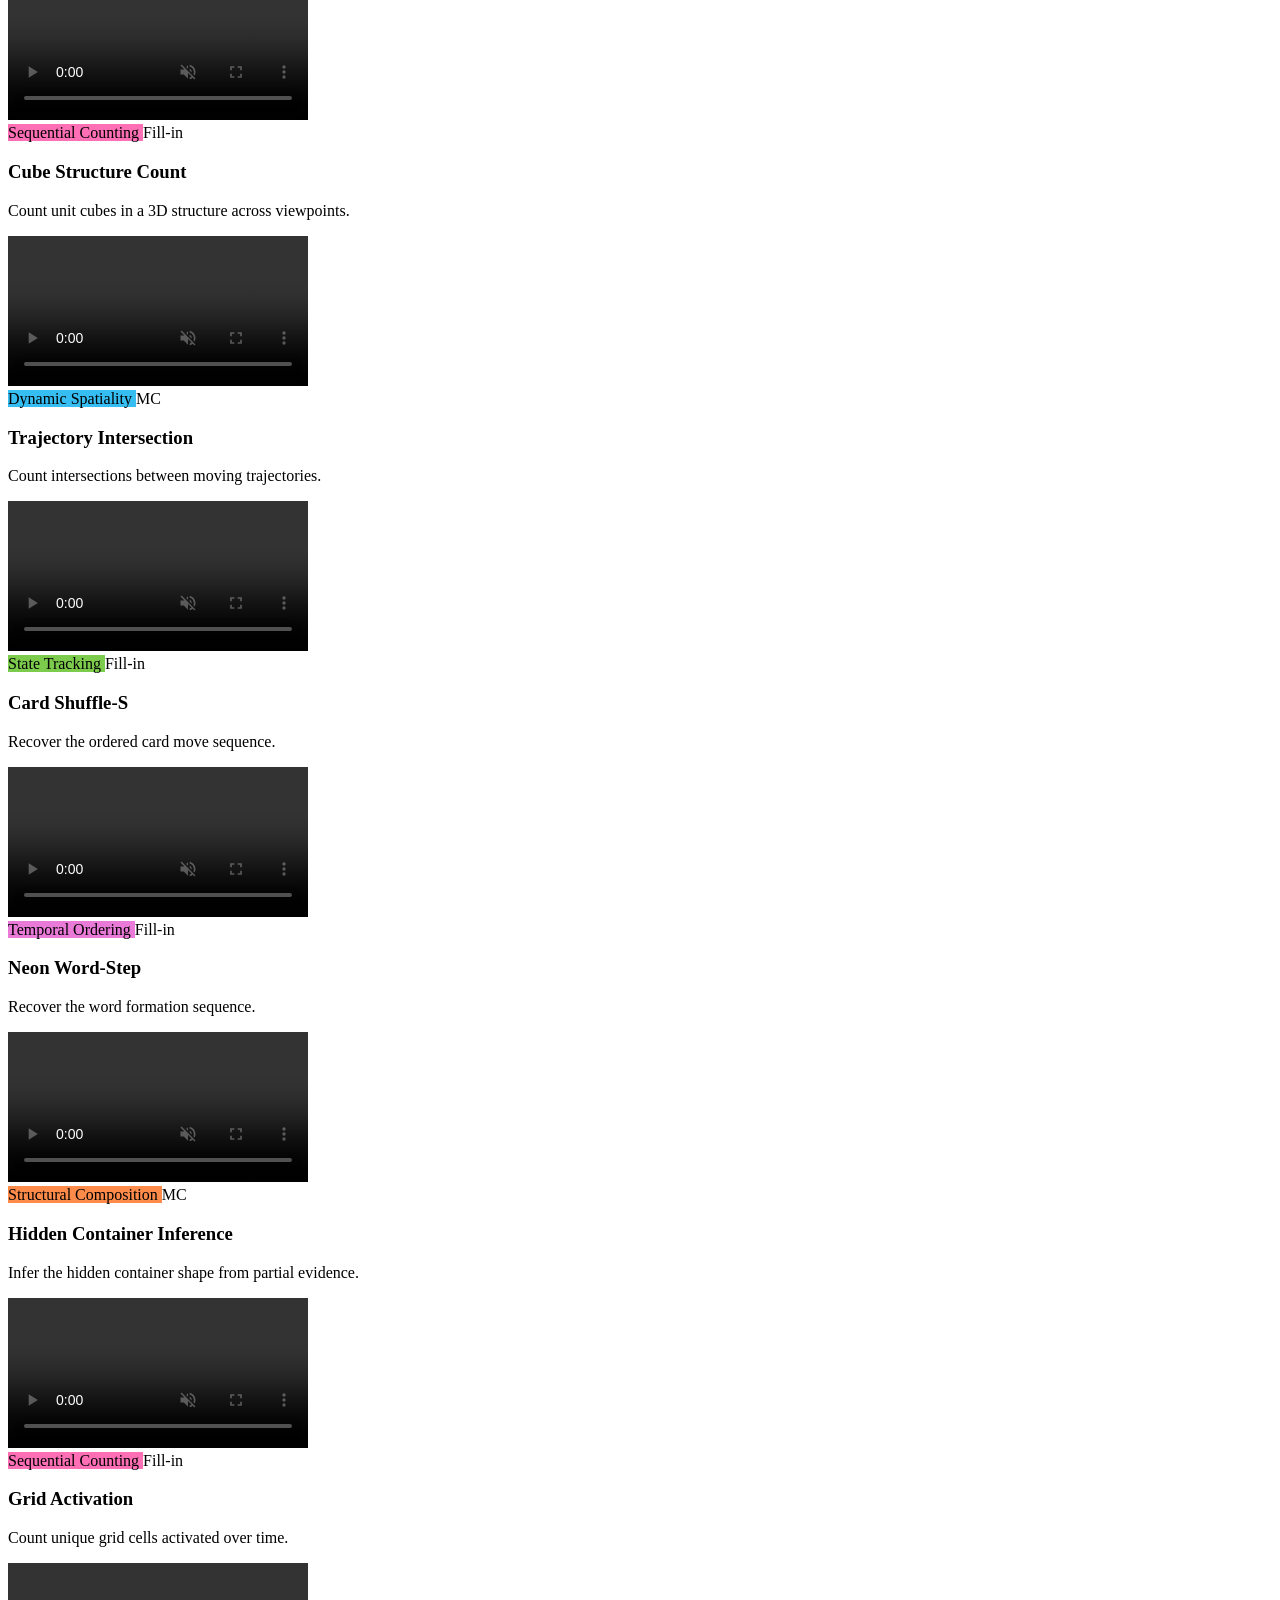
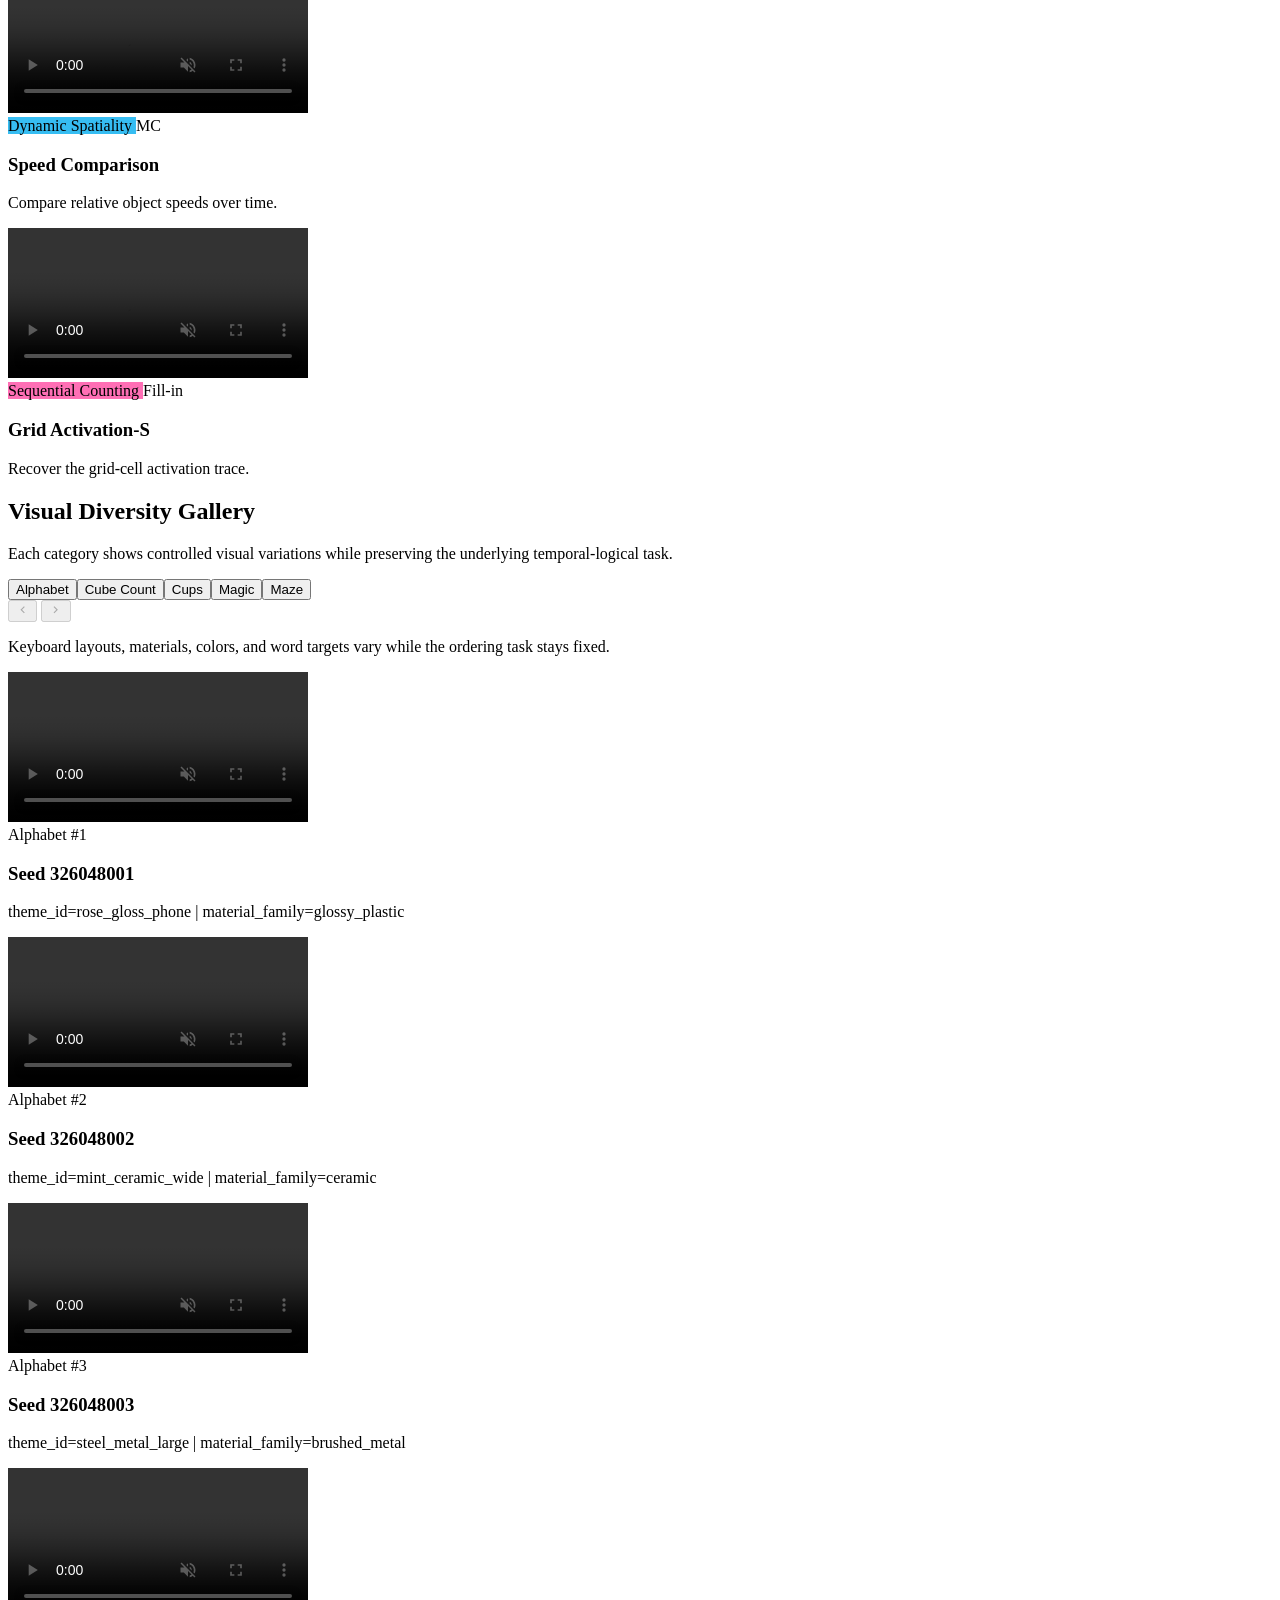
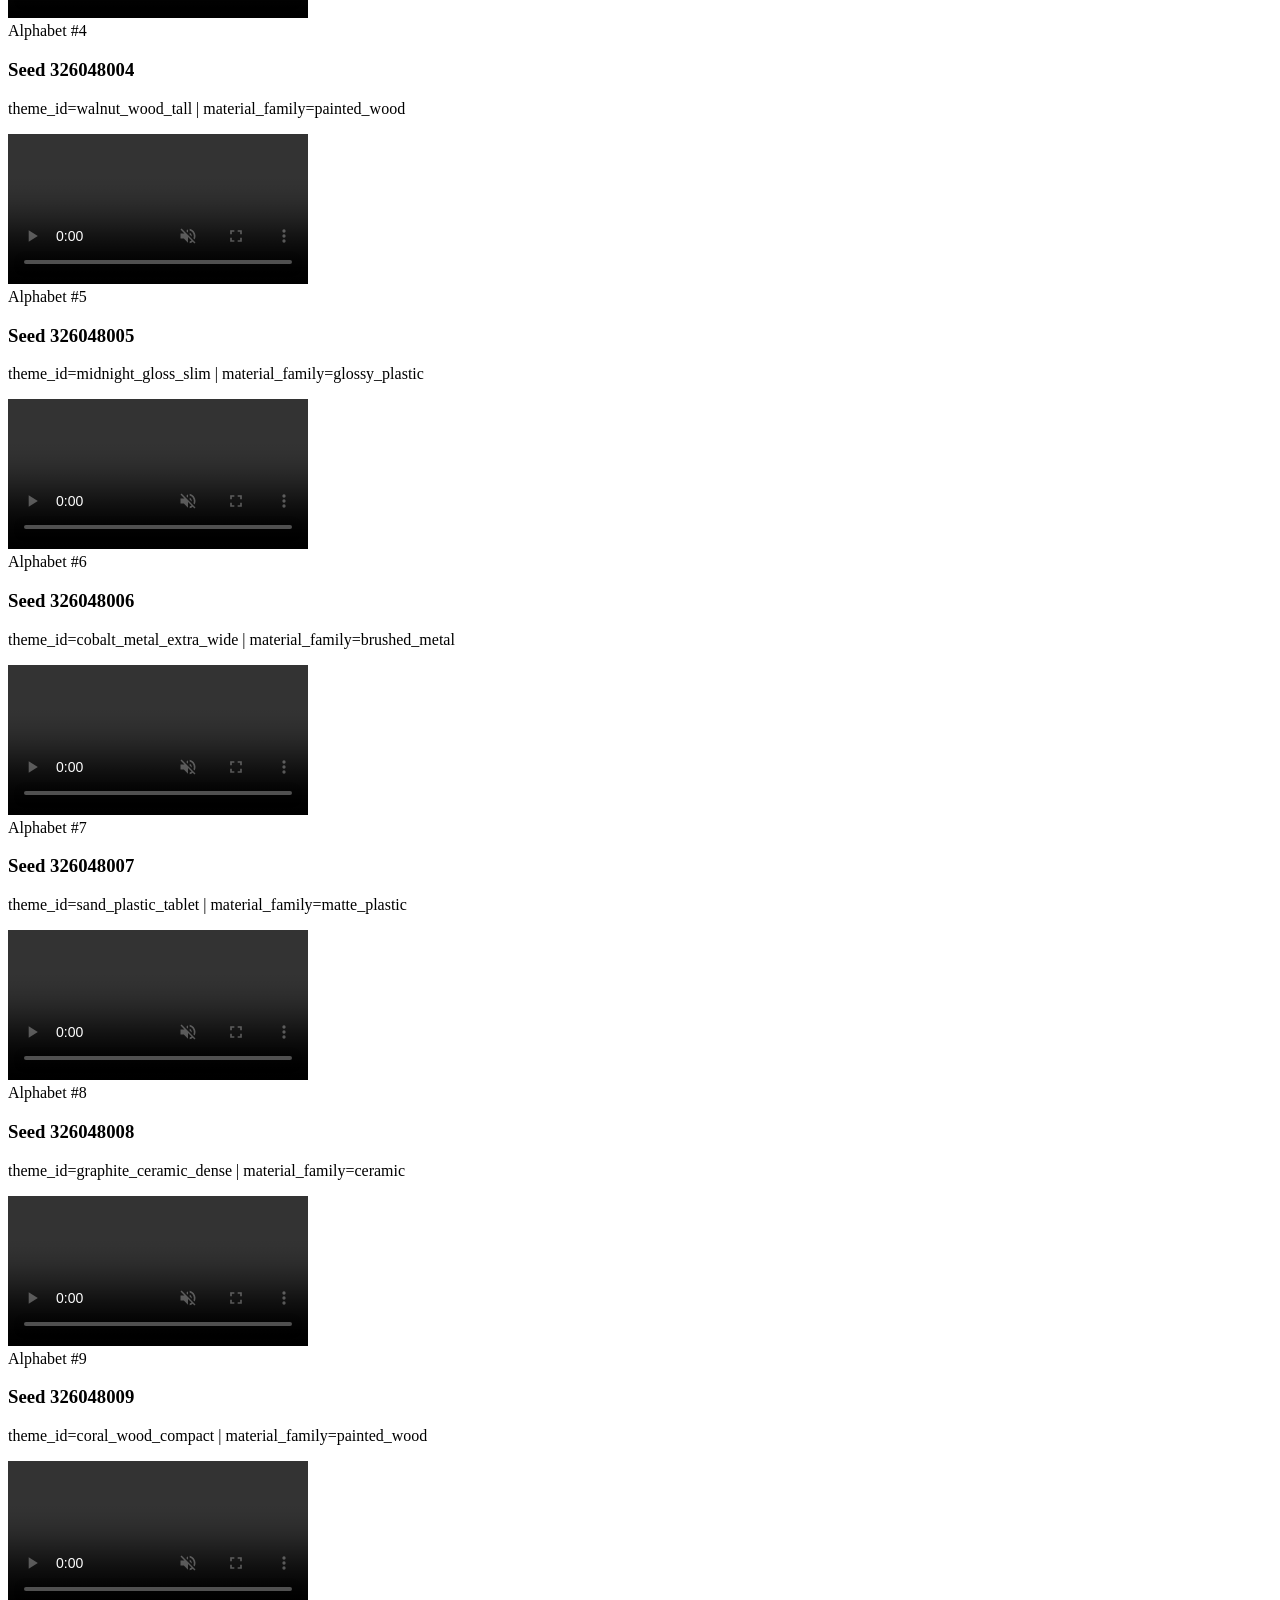
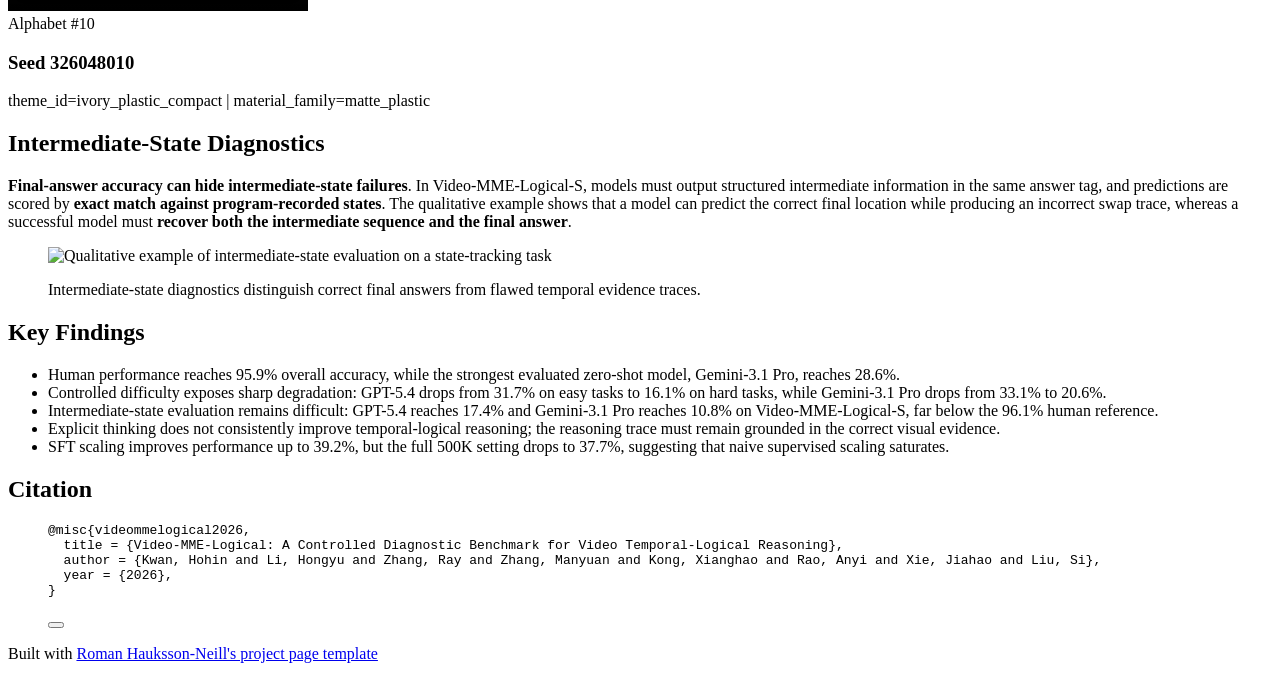
==== commit e6226fa5: "Update Plausible analytics script" ====
--- a/docs/index.html
+++ b/docs/index.html
@@ -1,4 +1,5 @@
-<!DOCTYPE html><html class="bg-white dark:bg-zinc-900" lang="en" data-theme="light"> <head><meta charset="UTF-8"><meta name="description" content="Video-MME-Logical is a controlled benchmark for video temporal-logical reasoning, organized around five temporal-logical operations with difficulty control and intermediate-state diagnostics."><meta name="viewport" content="width=device-width"><meta name="generator" content="Astro v6.3.5"><link rel="icon" type="image/svg+xml" href="/video-mme-logical/favicon.svg"><meta property="og:title" content="Video-MME-Logical: A Controlled Diagnostic Benchmark for Video Temporal-Logical Reasoning"><meta property="og:description" content="Video-MME-Logical is a controlled benchmark for video temporal-logical reasoning, organized around five temporal-logical operations with difficulty control and intermediate-state diagnostics."><meta property="og:type" content="website"><meta property="og:image" content="/video-mme-logical/screenshot-light.png"><title>Video-MME-Logical: A Controlled Diagnostic Benchmark for Video Temporal-Logical Reasoning</title><script defer data-domain="mrakas.github.io" src="https://plausible.io/js/script.js"></script><link rel="stylesheet" href="/video-mme-logical/_astro/index.DcJt7TZ5.css"></head> <body class="prose prose-lg prose-zinc dark:prose-invert prose-a:text-blue-500 prose-a:dark:text-blue-300 prose-a:no-underline prose-a:hover:underline prose-a:font-normal prose-code:bg-zinc-200 prose-code:dark:bg-zinc-800 prose-code:text-zinc-800 prose-code:dark:text-zinc-200 prose-code:px-1.5 prose-code:py-0.5 prose-code:rounded prose-code:font-medium prose-code:before:content-none prose-code:after:content-none max-w-none pt-16 pb-6 font-sans"> <header class="mx-auto mb-12 max-w-[68rem] px-6 text-center"> <h1 class="not-prose m-0 mx-auto max-w-[76rem] text-center font-serif text-4xl font-semibold leading-[1.03] text-zinc-950 md:text-5xl dark:text-zinc-50"> <span class="inline-flex items-baseline whitespace-nowrap align-baseline"> <img src="/video-mme-logical/vml_title_icon.png" alt="" class="mr-3 inline-block h-10 w-auto align-[-0.15em] md:h-12" loading="eager" decoding="async"> <span class="font-bold italic"> <span style="color: #06184f">Video-MME-</span><span style="color: #1687FF">L</span><span style="color: #00B7D7">o</span><span style="color: #18B86A">g</span><span style="color: #AFCB16">i</span><span style="color: #FF9D00">c</span><span style="color: #FF6846">a</span><span style="color: #F13D66">l</span> </span><span>:</span> </span> <span> A Controlled Diagnostic Benchmark for Video Temporal-Logical Reasoning</span> </h1> <div class="flex flex-col items-center gap-6"> <div class="links flex max-w-[58rem] flex-col items-center gap-2 text-center"> <div class="text-balance text-xl leading-8"> <span> Hohin Kwan <sup class="text-sm"> 1* </sup> ,  </span><span> Hongyu Li <sup class="text-sm"> 2*† </sup> ,  </span><span> Ray Zhang <sup class="text-sm"> 3 </sup> ,  </span><span> Manyuan Zhang  ,  </span><span> Xianghao Kong <sup class="text-sm"> 1 </sup> ,  </span><span> Anyi Rao <sup class="text-sm"> 1 </sup> ,  </span><span> Jiahao Xie <sup class="text-sm"> 2‡ </sup> ,  </span><span> Si Liu <sup class="text-sm"> 2 </sup>  </span> </div> <div class="flex flex-wrap justify-center gap-x-5 gap-y-1 text-base text-zinc-700 dark:text-zinc-300"> <span> <sup>1</sup> HKUST </span><span> <sup>2</sup> Colab, Beihang University </span><span> <sup>3</sup> CUHK </span> </div> </div>  <div class="flex flex-wrap justify-center gap-x-3 gap-y-1 text-center text-sm"> <span> <sup>*</sup>Equal contribution. </span><span> <sup>†</sup>Project Lead. </span><span> <sup>‡</sup>Corresponding Author. </span> </div> <div class="not-prose flex flex-row flex-wrap justify-center gap-2"> <a href="https://arxiv.org/pdf/2606.27828" class="flex flex-row items-center gap-2 rounded-full bg-zinc-800 px-5 py-2 text-lg text-white hover:bg-black hover:no-underline dark:bg-zinc-200 dark:text-zinc-900 dark:hover:bg-zinc-50"> <svg width="1em" height="1em" data-icon="ri:file-pdf-2-line">   <symbol id="ai:ri:file-pdf-2-line" viewBox="0 0 24 24"><path fill="currentColor" d="M5 4h10v4h4v12H5zM3.999 2A.995.995 0 0 0 3 2.992v18.016a1 1 0 0 0 .993.992h16.014A1 1 0 0 0 21 20.992V7l-5-5zm6.5 5.5c0 1.577-.455 3.437-1.224 5.153c-.772 1.723-1.814 3.197-2.9 4.066l1.18 1.613c2.927-1.952 6.168-3.29 9.304-2.842l.457-1.939C14.644 12.661 12.5 9.99 12.5 7.5zm.6 5.972c.268-.597.505-1.216.705-1.843a9.7 9.7 0 0 0 1.706 1.966c-.982.176-1.944.465-2.875.833q.248-.471.465-.956"/></symbol><use href="#ai:ri:file-pdf-2-line"></use>  </svg> <span>Paper</span> </a><a href="https://github.com/Mrakas/video-mme-logical" class="flex flex-row items-center gap-2 rounded-full bg-zinc-800 px-5 py-2 text-lg text-white hover:bg-black hover:no-underline dark:bg-zinc-200 dark:text-zinc-900 dark:hover:bg-zinc-50"> <svg width="1em" height="1em" data-icon="ri:github-line">   <symbol id="ai:ri:github-line" viewBox="0 0 24 24"><path fill="currentColor" d="M5.884 18.653c-.3-.2-.558-.455-.86-.816a51 51 0 0 1-.466-.579c-.463-.575-.755-.841-1.056-.95a1 1 0 1 1 .675-1.882c.752.27 1.261.735 1.947 1.588c-.094-.117.34.427.433.539c.19.227.33.365.44.438c.204.137.588.196 1.15.14c.024-.382.094-.753.202-1.095c-2.968-.726-4.648-2.64-4.648-6.396c0-1.24.37-2.356 1.058-3.292c-.218-.894-.185-1.975.302-3.192a1 1 0 0 1 .63-.582c.081-.024.127-.035.208-.047c.803-.124 1.937.17 3.415 1.096a11.7 11.7 0 0 1 2.687-.308c.912 0 1.819.104 2.684.308c1.477-.933 2.614-1.227 3.422-1.096q.128.02.218.05a1 1 0 0 1 .616.58c.487 1.216.52 2.296.302 3.19c.691.936 1.058 2.045 1.058 3.293c0 3.757-1.674 5.665-4.642 6.392c.125.415.19.878.19 1.38c0 .665-.002 1.299-.007 2.01c0 .19-.002.394-.005.706a1 1 0 0 1-.018 1.958c-1.14.227-1.984-.532-1.984-1.525l.002-.447l.005-.705c.005-.707.008-1.337.008-1.997c0-.697-.184-1.152-.426-1.361c-.661-.57-.326-1.654.541-1.751c2.966-.333 4.336-1.482 4.336-4.66c0-.955-.312-1.744-.913-2.404A1 1 0 0 1 17.2 6.19c.166-.414.236-.957.095-1.614l-.01.003c-.491.139-1.11.44-1.858.949a1 1 0 0 1-.833.135a9.6 9.6 0 0 0-2.592-.349c-.89 0-1.772.118-2.592.35a1 1 0 0 1-.829-.134c-.753-.507-1.374-.807-1.87-.947c-.143.653-.072 1.194.093 1.607a1 1 0 0 1-.189 1.045c-.597.655-.913 1.458-.913 2.404c0 3.172 1.371 4.328 4.322 4.66c.865.097 1.202 1.177.545 1.748c-.193.168-.43.732-.43 1.364v3.15c0 .985-.834 1.725-1.96 1.528a1 1 0 0 1-.04-1.962v-.99c-.91.061-1.661-.088-2.254-.485"/></symbol><use href="#ai:ri:github-line"></use>  </svg> <span>Code</span> </a><a href="https://huggingface.co/datasets/marcuskwan/video-mme-logical" class="flex flex-row items-center gap-2 rounded-full bg-zinc-800 px-5 py-2 text-lg text-white hover:bg-black hover:no-underline dark:bg-zinc-200 dark:text-zinc-900 dark:hover:bg-zinc-50"> <svg width="1em" height="1em" data-icon="ri:database-2-line">   <symbol id="ai:ri:database-2-line" viewBox="0 0 24 24"><path fill="currentColor" d="M5 12.5c0 .313.461.858 1.53 1.393C7.914 14.585 9.877 15 12 15s4.086-.415 5.47-1.107c1.069-.535 1.53-1.08 1.53-1.393v-2.171C17.35 11.349 14.827 12 12 12s-5.35-.652-7-1.671zm14 2.829C17.35 16.349 14.827 17 12 17s-5.35-.652-7-1.671V17.5c0 .313.461.858 1.53 1.393C7.914 19.585 9.877 20 12 20s4.086-.415 5.47-1.107c1.069-.535 1.53-1.08 1.53-1.393zM3 17.5v-10C3 5.015 7.03 3 12 3s9 2.015 9 4.5v10c0 2.485-4.03 4.5-9 4.5s-9-2.015-9-4.5m9-7.5c2.123 0 4.086-.415 5.47-1.107C18.539 8.358 19 7.813 19 7.5s-.461-.858-1.53-1.393C16.086 5.415 14.123 5 12 5s-4.086.415-5.47 1.107C5.461 6.642 5 7.187 5 7.5s.461.858 1.53 1.393C7.914 9.585 9.877 10 12 10"/></symbol><use href="#ai:ri:database-2-line"></use>  </svg> <span>Dataset</span> </a> </div> </div> </header> <main> <div class="mx-[calc(max(var(--minimum-inline-margin),(100cqw-100rem)/2)-var(--actual-inline-margin))]"> <figure> <div class="flex w-full justify-center **:my-0"> <picture> <source srcset="/video-mme-logical/_astro/figure1.pdf_q4u3b.avif 640w, /video-mme-logical/_astro/figure1.pdf_Zl7XuC.avif 750w, /video-mme-logical/_astro/figure1.pdf_1XkT29.avif 828w, /video-mme-logical/_astro/figure1.pdf_1BiKyk.avif 1080w, /video-mme-logical/_astro/figure1.pdf_Z145TJ2.avif 1280w, /video-mme-logical/_astro/figure1.pdf_ZUOCxo.avif 1668w, /video-mme-logical/_astro/figure1.pdf_1j2tqR.avif 1814w" type="image/avif">  <img src="/video-mme-logical/_astro/figure1.pdf_ZCdjNU.png" srcset="/video-mme-logical/_astro/figure1.pdf_ZVMl2l.png 640w, /video-mme-logical/_astro/figure1.pdf_Z1HYNA9.png 750w, /video-mme-logical/_astro/figure1.pdf_At3VC.png 828w, /video-mme-logical/_astro/figure1.pdf_ZjW2Gs.png 1080w, /video-mme-logical/_astro/figure1.pdf_24PpO7.png 1280w, /video-mme-logical/_astro/figure1.pdf_2d6H0K.png 1668w, /video-mme-logical/_astro/figure1.pdf_ZCdjNU.png 1814w" style="max-width: min(100%, 60rem);" alt="Overview of Video-MME-Logical task categories and benchmark design" loading="eager" decoding="sync" fetchpriority="high" sizes="(min-width: 1814px) 1814px, 100vw" data-astro-image="constrained" data-astro-image-fit="contain" data-astro-image-pos="center" width="1814" height="815" class="rounded-lg max-h-[calc(100svh-3rem)] max-w-full w-min mx-auto "> </picture> </div> <figcaption class="text-center"> <p>Video-MME-Logical is a controllable benchmark for video temporal-logical reasoning with 25 tasks, spanning final-answer evaluation, intermediate-state diagnostics, and difficulty-controlled settings.</p> </figcaption> </figure> </div>
+<!DOCTYPE html><html class="bg-white dark:bg-zinc-900" lang="en" data-theme="light"> <head><meta charset="UTF-8"><meta name="description" content="Video-MME-Logical is a controlled benchmark for video temporal-logical reasoning, organized around five temporal-logical operations with difficulty control and intermediate-state diagnostics."><meta name="viewport" content="width=device-width"><meta name="generator" content="Astro v6.3.5"><link rel="icon" type="image/svg+xml" href="/video-mme-logical/favicon.svg"><meta property="og:title" content="Video-MME-Logical: A Controlled Diagnostic Benchmark for Video Temporal-Logical Reasoning"><meta property="og:description" content="Video-MME-Logical is a controlled benchmark for video temporal-logical reasoning, organized around five temporal-logical operations with difficulty control and intermediate-state diagnostics."><meta property="og:type" content="website"><meta property="og:image" content="/video-mme-logical/screenshot-light.png"><title>Video-MME-Logical: A Controlled Diagnostic Benchmark for Video Temporal-Logical Reasoning</title><script async src="https://plausible.io/js/pa-LuxoOrCQPcATjlifd60M4.js"></script><script>window.plausible=window.plausible||function(){(plausible.q=plausible.q||[]).push(arguments)},plausible.init=plausible.init||function(i){plausible.o=i||{}};
+plausible.init()</script><link rel="stylesheet" href="/video-mme-logical/_astro/index.DcJt7TZ5.css"></head> <body class="prose prose-lg prose-zinc dark:prose-invert prose-a:text-blue-500 prose-a:dark:text-blue-300 prose-a:no-underline prose-a:hover:underline prose-a:font-normal prose-code:bg-zinc-200 prose-code:dark:bg-zinc-800 prose-code:text-zinc-800 prose-code:dark:text-zinc-200 prose-code:px-1.5 prose-code:py-0.5 prose-code:rounded prose-code:font-medium prose-code:before:content-none prose-code:after:content-none max-w-none pt-16 pb-6 font-sans"> <header class="mx-auto mb-12 max-w-[68rem] px-6 text-center"> <h1 class="not-prose m-0 mx-auto max-w-[76rem] text-center font-serif text-4xl font-semibold leading-[1.03] text-zinc-950 md:text-5xl dark:text-zinc-50"> <span class="inline-flex items-baseline whitespace-nowrap align-baseline"> <img src="/video-mme-logical/vml_title_icon.png" alt="" class="mr-3 inline-block h-10 w-auto align-[-0.15em] md:h-12" loading="eager" decoding="async"> <span class="font-bold italic"> <span style="color: #06184f">Video-MME-</span><span style="color: #1687FF">L</span><span style="color: #00B7D7">o</span><span style="color: #18B86A">g</span><span style="color: #AFCB16">i</span><span style="color: #FF9D00">c</span><span style="color: #FF6846">a</span><span style="color: #F13D66">l</span> </span><span>:</span> </span> <span> A Controlled Diagnostic Benchmark for Video Temporal-Logical Reasoning</span> </h1> <div class="flex flex-col items-center gap-6"> <div class="links flex max-w-[58rem] flex-col items-center gap-2 text-center"> <div class="text-balance text-xl leading-8"> <span> Hohin Kwan <sup class="text-sm"> 1* </sup> ,  </span><span> Hongyu Li <sup class="text-sm"> 2*† </sup> ,  </span><span> Ray Zhang <sup class="text-sm"> 3 </sup> ,  </span><span> Manyuan Zhang  ,  </span><span> Xianghao Kong <sup class="text-sm"> 1 </sup> ,  </span><span> Anyi Rao <sup class="text-sm"> 1 </sup> ,  </span><span> Jiahao Xie <sup class="text-sm"> 2‡ </sup> ,  </span><span> Si Liu <sup class="text-sm"> 2 </sup>  </span> </div> <div class="flex flex-wrap justify-center gap-x-5 gap-y-1 text-base text-zinc-700 dark:text-zinc-300"> <span> <sup>1</sup> HKUST </span><span> <sup>2</sup> Colab, Beihang University </span><span> <sup>3</sup> CUHK </span> </div> </div>  <div class="flex flex-wrap justify-center gap-x-3 gap-y-1 text-center text-sm"> <span> <sup>*</sup>Equal contribution. </span><span> <sup>†</sup>Project Lead. </span><span> <sup>‡</sup>Corresponding Author. </span> </div> <div class="not-prose flex flex-row flex-wrap justify-center gap-2"> <a href="https://arxiv.org/pdf/2606.27828" class="flex flex-row items-center gap-2 rounded-full bg-zinc-800 px-5 py-2 text-lg text-white hover:bg-black hover:no-underline dark:bg-zinc-200 dark:text-zinc-900 dark:hover:bg-zinc-50"> <svg width="1em" height="1em" data-icon="ri:file-pdf-2-line">   <symbol id="ai:ri:file-pdf-2-line" viewBox="0 0 24 24"><path fill="currentColor" d="M5 4h10v4h4v12H5zM3.999 2A.995.995 0 0 0 3 2.992v18.016a1 1 0 0 0 .993.992h16.014A1 1 0 0 0 21 20.992V7l-5-5zm6.5 5.5c0 1.577-.455 3.437-1.224 5.153c-.772 1.723-1.814 3.197-2.9 4.066l1.18 1.613c2.927-1.952 6.168-3.29 9.304-2.842l.457-1.939C14.644 12.661 12.5 9.99 12.5 7.5zm.6 5.972c.268-.597.505-1.216.705-1.843a9.7 9.7 0 0 0 1.706 1.966c-.982.176-1.944.465-2.875.833q.248-.471.465-.956"/></symbol><use href="#ai:ri:file-pdf-2-line"></use>  </svg> <span>Paper</span> </a><a href="https://github.com/Mrakas/video-mme-logical" class="flex flex-row items-center gap-2 rounded-full bg-zinc-800 px-5 py-2 text-lg text-white hover:bg-black hover:no-underline dark:bg-zinc-200 dark:text-zinc-900 dark:hover:bg-zinc-50"> <svg width="1em" height="1em" data-icon="ri:github-line">   <symbol id="ai:ri:github-line" viewBox="0 0 24 24"><path fill="currentColor" d="M5.884 18.653c-.3-.2-.558-.455-.86-.816a51 51 0 0 1-.466-.579c-.463-.575-.755-.841-1.056-.95a1 1 0 1 1 .675-1.882c.752.27 1.261.735 1.947 1.588c-.094-.117.34.427.433.539c.19.227.33.365.44.438c.204.137.588.196 1.15.14c.024-.382.094-.753.202-1.095c-2.968-.726-4.648-2.64-4.648-6.396c0-1.24.37-2.356 1.058-3.292c-.218-.894-.185-1.975.302-3.192a1 1 0 0 1 .63-.582c.081-.024.127-.035.208-.047c.803-.124 1.937.17 3.415 1.096a11.7 11.7 0 0 1 2.687-.308c.912 0 1.819.104 2.684.308c1.477-.933 2.614-1.227 3.422-1.096q.128.02.218.05a1 1 0 0 1 .616.58c.487 1.216.52 2.296.302 3.19c.691.936 1.058 2.045 1.058 3.293c0 3.757-1.674 5.665-4.642 6.392c.125.415.19.878.19 1.38c0 .665-.002 1.299-.007 2.01c0 .19-.002.394-.005.706a1 1 0 0 1-.018 1.958c-1.14.227-1.984-.532-1.984-1.525l.002-.447l.005-.705c.005-.707.008-1.337.008-1.997c0-.697-.184-1.152-.426-1.361c-.661-.57-.326-1.654.541-1.751c2.966-.333 4.336-1.482 4.336-4.66c0-.955-.312-1.744-.913-2.404A1 1 0 0 1 17.2 6.19c.166-.414.236-.957.095-1.614l-.01.003c-.491.139-1.11.44-1.858.949a1 1 0 0 1-.833.135a9.6 9.6 0 0 0-2.592-.349c-.89 0-1.772.118-2.592.35a1 1 0 0 1-.829-.134c-.753-.507-1.374-.807-1.87-.947c-.143.653-.072 1.194.093 1.607a1 1 0 0 1-.189 1.045c-.597.655-.913 1.458-.913 2.404c0 3.172 1.371 4.328 4.322 4.66c.865.097 1.202 1.177.545 1.748c-.193.168-.43.732-.43 1.364v3.15c0 .985-.834 1.725-1.96 1.528a1 1 0 0 1-.04-1.962v-.99c-.91.061-1.661-.088-2.254-.485"/></symbol><use href="#ai:ri:github-line"></use>  </svg> <span>Code</span> </a><a href="https://huggingface.co/datasets/marcuskwan/video-mme-logical" class="flex flex-row items-center gap-2 rounded-full bg-zinc-800 px-5 py-2 text-lg text-white hover:bg-black hover:no-underline dark:bg-zinc-200 dark:text-zinc-900 dark:hover:bg-zinc-50"> <svg width="1em" height="1em" data-icon="ri:database-2-line">   <symbol id="ai:ri:database-2-line" viewBox="0 0 24 24"><path fill="currentColor" d="M5 12.5c0 .313.461.858 1.53 1.393C7.914 14.585 9.877 15 12 15s4.086-.415 5.47-1.107c1.069-.535 1.53-1.08 1.53-1.393v-2.171C17.35 11.349 14.827 12 12 12s-5.35-.652-7-1.671zm14 2.829C17.35 16.349 14.827 17 12 17s-5.35-.652-7-1.671V17.5c0 .313.461.858 1.53 1.393C7.914 19.585 9.877 20 12 20s4.086-.415 5.47-1.107c1.069-.535 1.53-1.08 1.53-1.393zM3 17.5v-10C3 5.015 7.03 3 12 3s9 2.015 9 4.5v10c0 2.485-4.03 4.5-9 4.5s-9-2.015-9-4.5m9-7.5c2.123 0 4.086-.415 5.47-1.107C18.539 8.358 19 7.813 19 7.5s-.461-.858-1.53-1.393C16.086 5.415 14.123 5 12 5s-4.086.415-5.47 1.107C5.461 6.642 5 7.187 5 7.5s.461.858 1.53 1.393C7.914 9.585 9.877 10 12 10"/></symbol><use href="#ai:ri:database-2-line"></use>  </svg> <span>Dataset</span> </a> </div> </div> </header> <main> <div class="mx-[calc(max(var(--minimum-inline-margin),(100cqw-100rem)/2)-var(--actual-inline-margin))]"> <figure> <div class="flex w-full justify-center **:my-0"> <picture> <source srcset="/video-mme-logical/_astro/figure1.pdf_q4u3b.avif 640w, /video-mme-logical/_astro/figure1.pdf_Zl7XuC.avif 750w, /video-mme-logical/_astro/figure1.pdf_1XkT29.avif 828w, /video-mme-logical/_astro/figure1.pdf_1BiKyk.avif 1080w, /video-mme-logical/_astro/figure1.pdf_Z145TJ2.avif 1280w, /video-mme-logical/_astro/figure1.pdf_ZUOCxo.avif 1668w, /video-mme-logical/_astro/figure1.pdf_1j2tqR.avif 1814w" type="image/avif">  <img src="/video-mme-logical/_astro/figure1.pdf_ZCdjNU.png" srcset="/video-mme-logical/_astro/figure1.pdf_ZVMl2l.png 640w, /video-mme-logical/_astro/figure1.pdf_Z1HYNA9.png 750w, /video-mme-logical/_astro/figure1.pdf_At3VC.png 828w, /video-mme-logical/_astro/figure1.pdf_ZjW2Gs.png 1080w, /video-mme-logical/_astro/figure1.pdf_24PpO7.png 1280w, /video-mme-logical/_astro/figure1.pdf_2d6H0K.png 1668w, /video-mme-logical/_astro/figure1.pdf_ZCdjNU.png 1814w" style="max-width: min(100%, 60rem);" alt="Overview of Video-MME-Logical task categories and benchmark design" loading="eager" decoding="sync" fetchpriority="high" sizes="(min-width: 1814px) 1814px, 100vw" data-astro-image="constrained" data-astro-image-fit="contain" data-astro-image-pos="center" width="1814" height="815" class="rounded-lg max-h-[calc(100svh-3rem)] max-w-full w-min mx-auto "> </picture> </div> <figcaption class="text-center"> <p>Video-MME-Logical is a controllable benchmark for video temporal-logical reasoning with 25 tasks, spanning final-answer evaluation, intermediate-state diagnostics, and difficulty-controlled settings.</p> </figcaption> </figure> </div>
 <div class="full-bleed bg-zinc-200 py-8 dark:bg-zinc-800"> <div class="mx-[var(--actual-inline-margin)] [&>:first-child]:mt-0 [&>:last-child]:mb-0"> <h2 id="abstract">Abstract</h2><p>Recent interest in multimodal large language models (MLLMs) raises a central question: can they reason over dynamic visual evidence rather than merely recognize objects or events in individual frames? This ability, which we refer to as video temporal-logical reasoning, requires models to maintain, update, and compose evidence as visual states evolve across frames. Existing video benchmarks often conflate this capability with scene complexity, static recognition, or uncontrolled temporal variation. To isolate this capability, we introduce <strong>Video-MME-Logical</strong>, a controlled benchmark organized around <strong>five temporal-logical operations</strong>: state tracking, sequential counting, temporal ordering, dynamic spatiality, and structural composition. The benchmark contains 25 fine-grained task categories generated with controlled object states, transitions, temporal dependencies, and logical compositions. It enables <strong>difficulty-controlled final-answer evaluation</strong> by varying temporal horizon and reasoning complexity, and supports <strong>intermediate-state diagnostics</strong> by verifying whether models recover the required logical reasoning trace before producing the final answer. Experiments with state-of-the-art MLLMs reveal a substantial human-model gap, especially as temporal-logical complexity increases. Supervised fine-tuning on up to 500K generated samples improves performance but remains insufficient to close the reasoning gap, positioning Video-MME-Logical as a scalable testbed for analyzing and improving temporal-logical reasoning in MLLMs.</p> </div> </div>
 <h2 id="benchmark-at-a-glance">Benchmark at a Glance</h2>
 <div class="not-prose grid grid-cols-2 gap-3 md:grid-cols-5"><div class="rounded-md border border-zinc-200 p-4 dark:border-zinc-800"><div class="text-2xl font-semibold">503,750</div><div class="text-sm text-zinc-600 dark:text-zinc-400">Total videos</div></div><div class="rounded-md border border-zinc-200 p-4 dark:border-zinc-800"><div class="text-2xl font-semibold">500K</div><div class="text-sm text-zinc-600 dark:text-zinc-400">Training videos</div></div><div class="rounded-md border border-zinc-200 p-4 dark:border-zinc-800"><div class="text-2xl font-semibold">3,750</div><div class="text-sm text-zinc-600 dark:text-zinc-400">Test videos</div></div><div class="rounded-md border border-zinc-200 p-4 dark:border-zinc-800"><div class="text-2xl font-semibold">25</div><div class="text-sm text-zinc-600 dark:text-zinc-400">Task categories</div></div><div class="rounded-md border border-zinc-200 p-4 dark:border-zinc-800"><div class="text-2xl font-semibold">8</div><div class="text-sm text-zinc-600 dark:text-zinc-400">Step-diagnostic tasks</div></div></div>
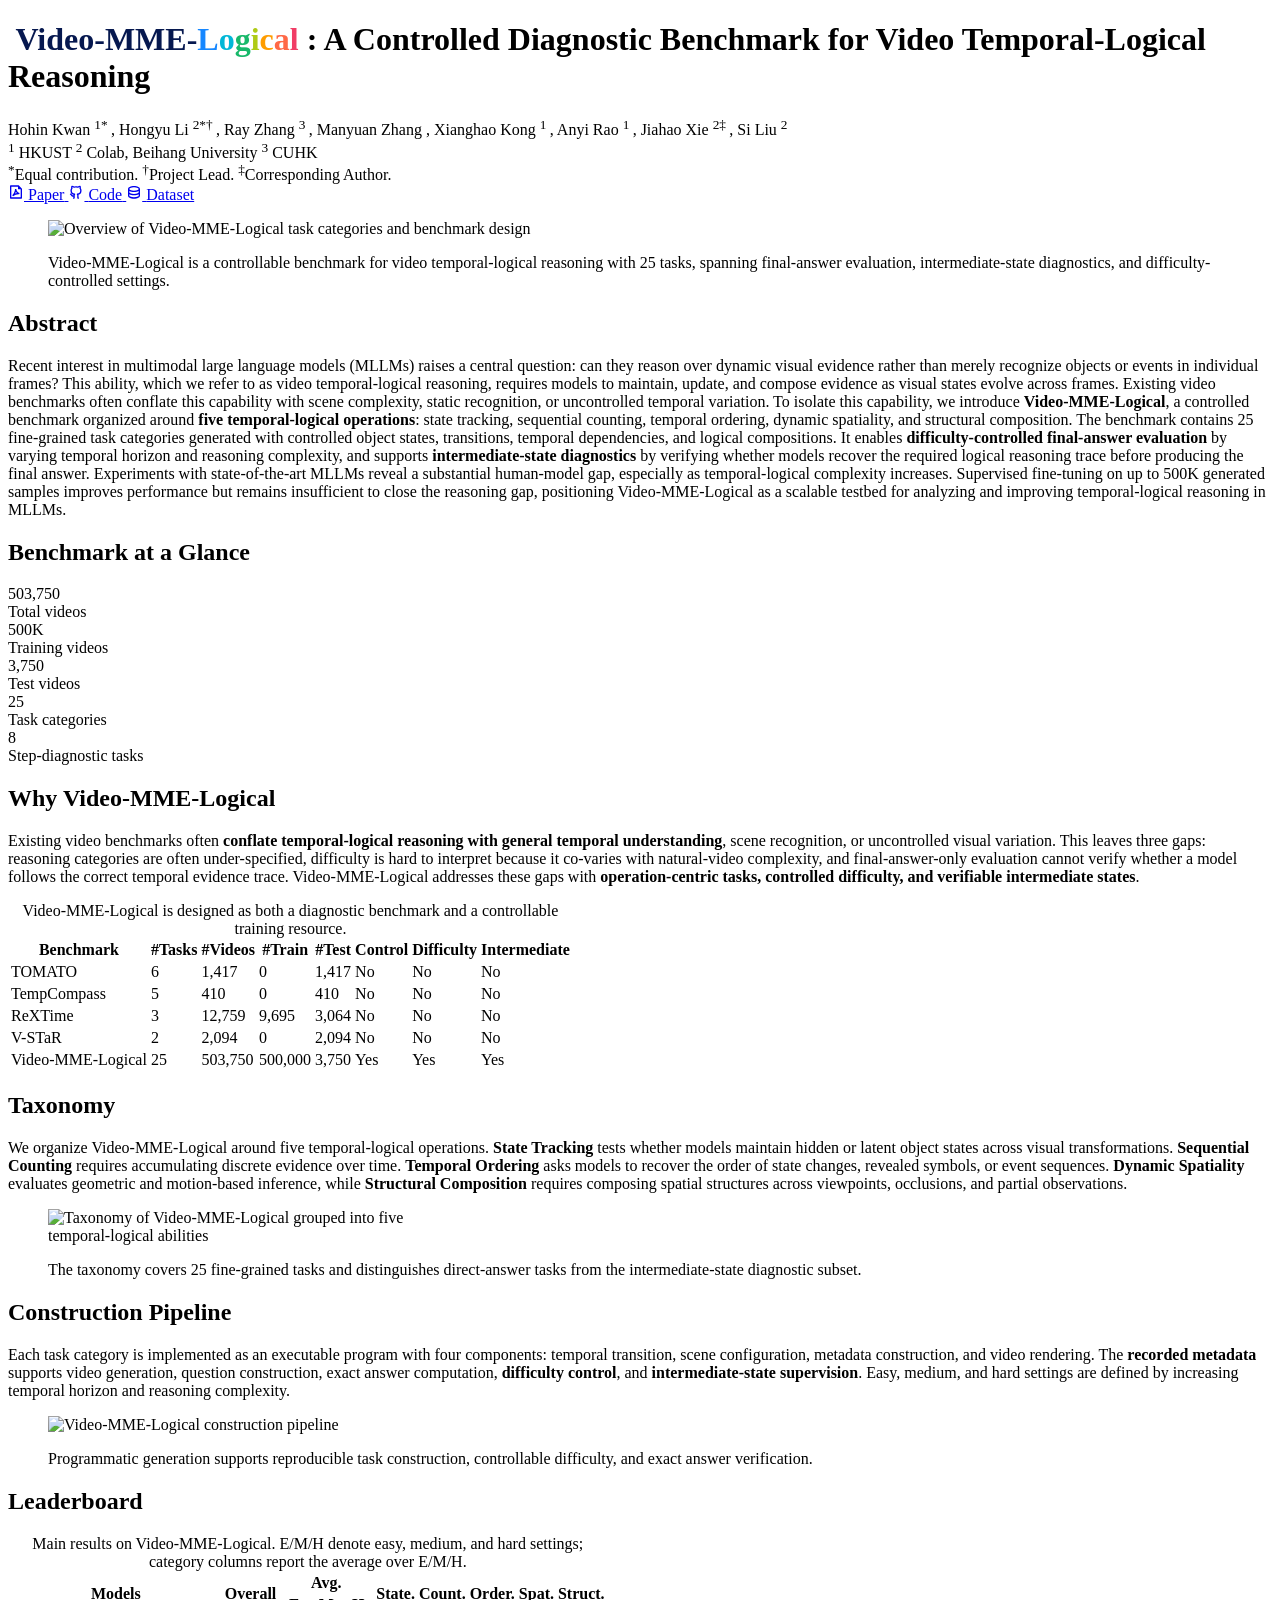
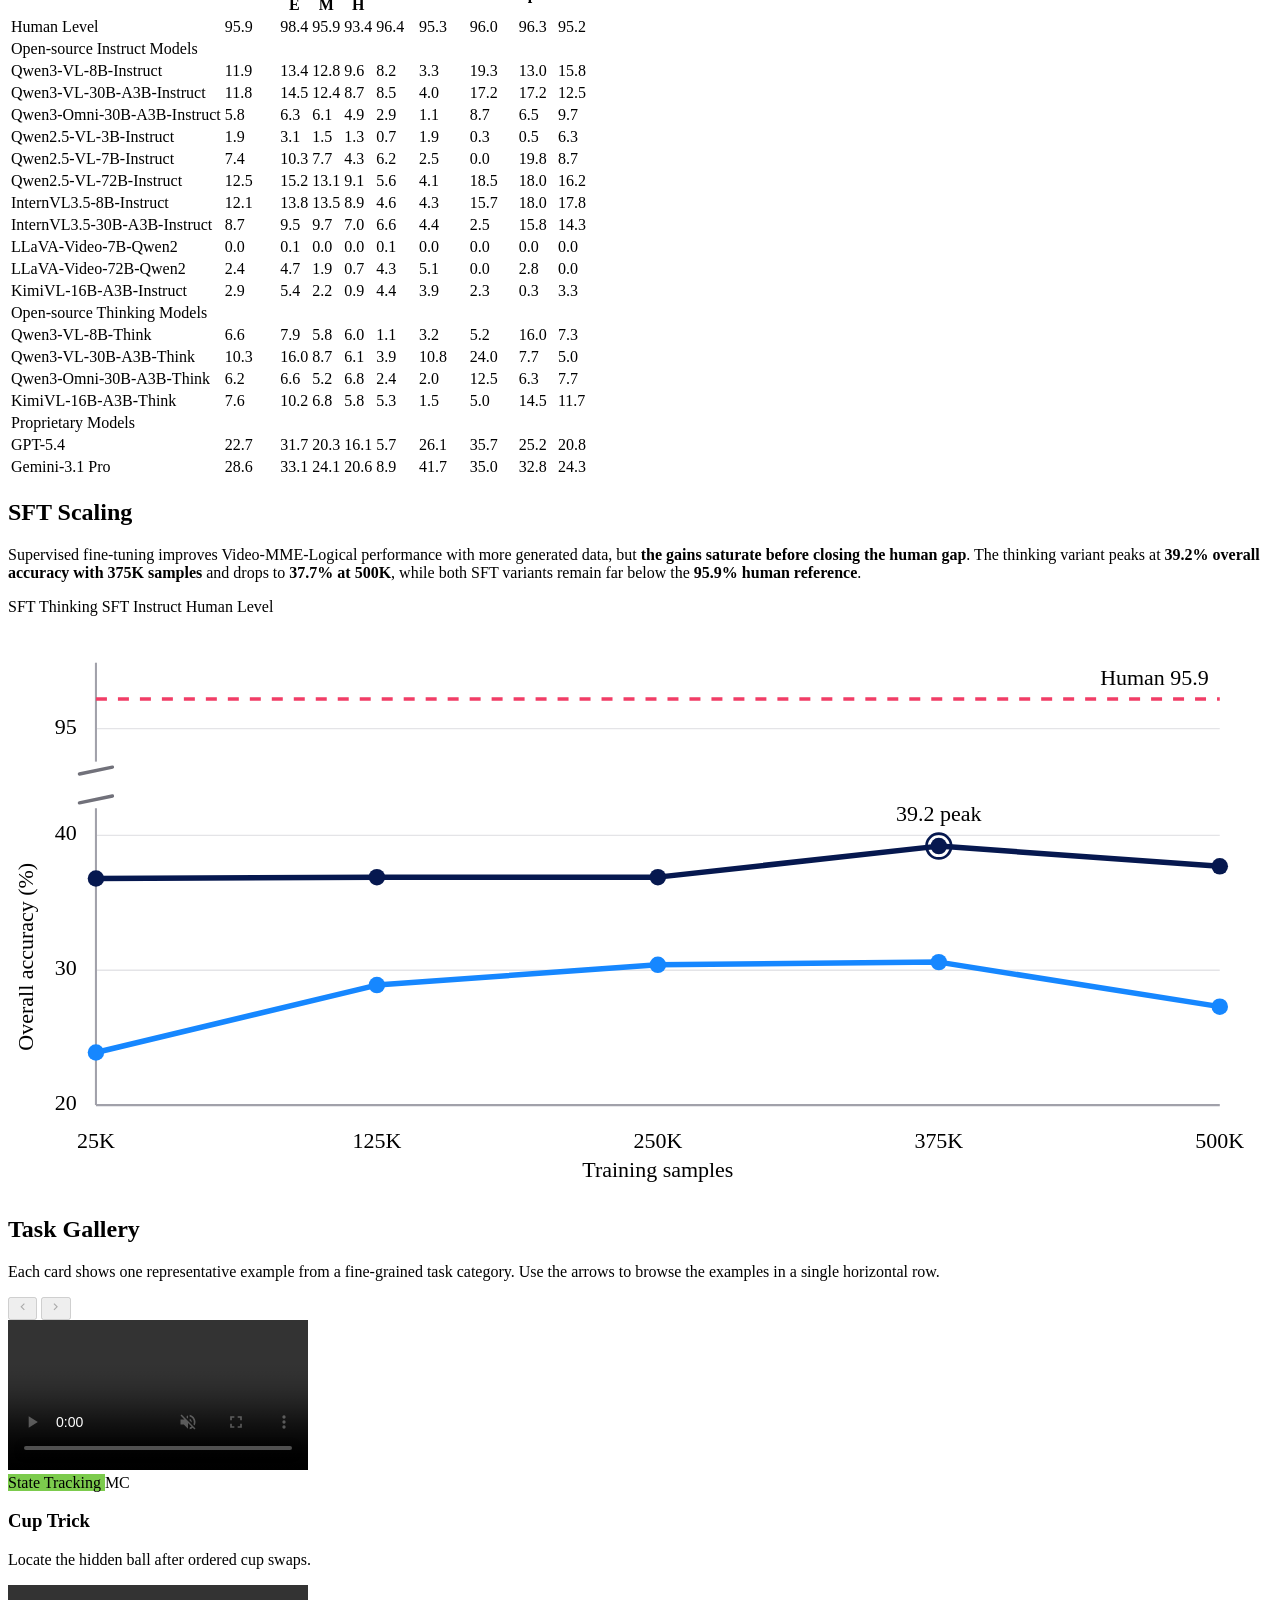
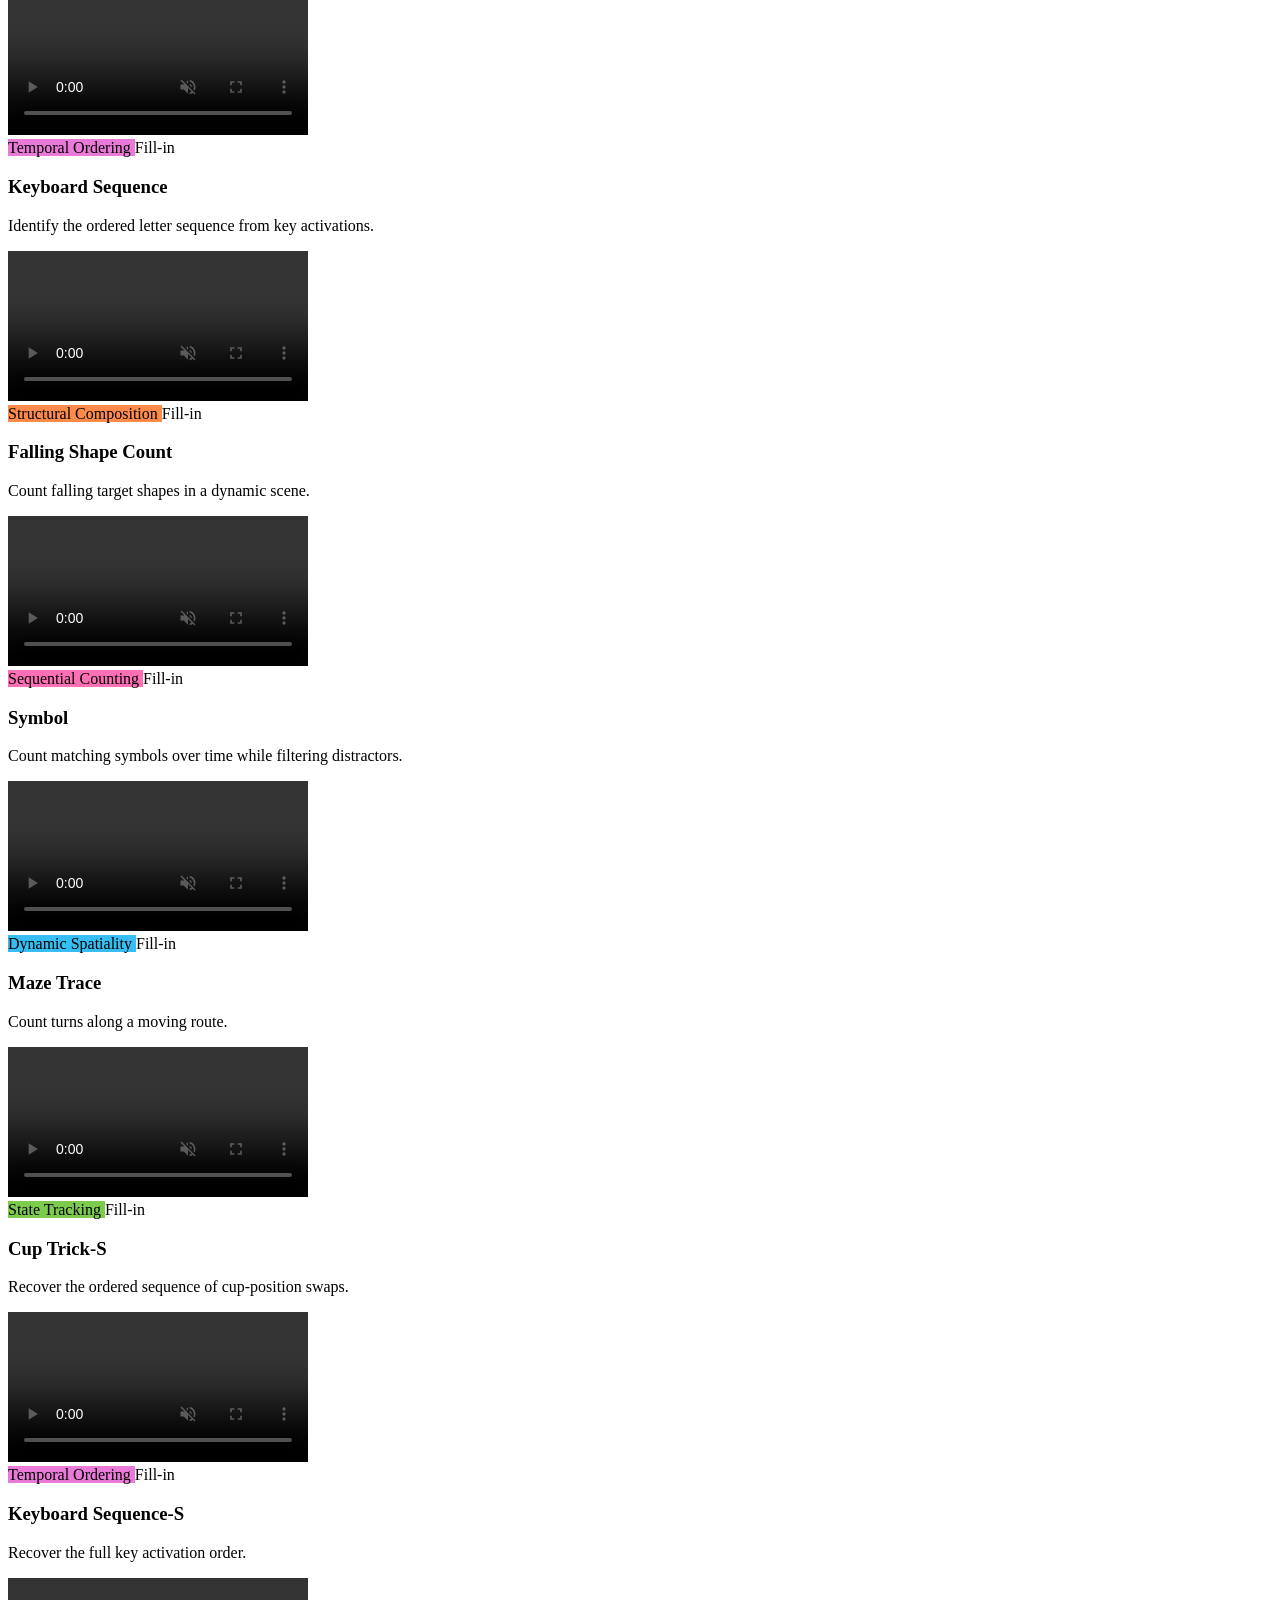
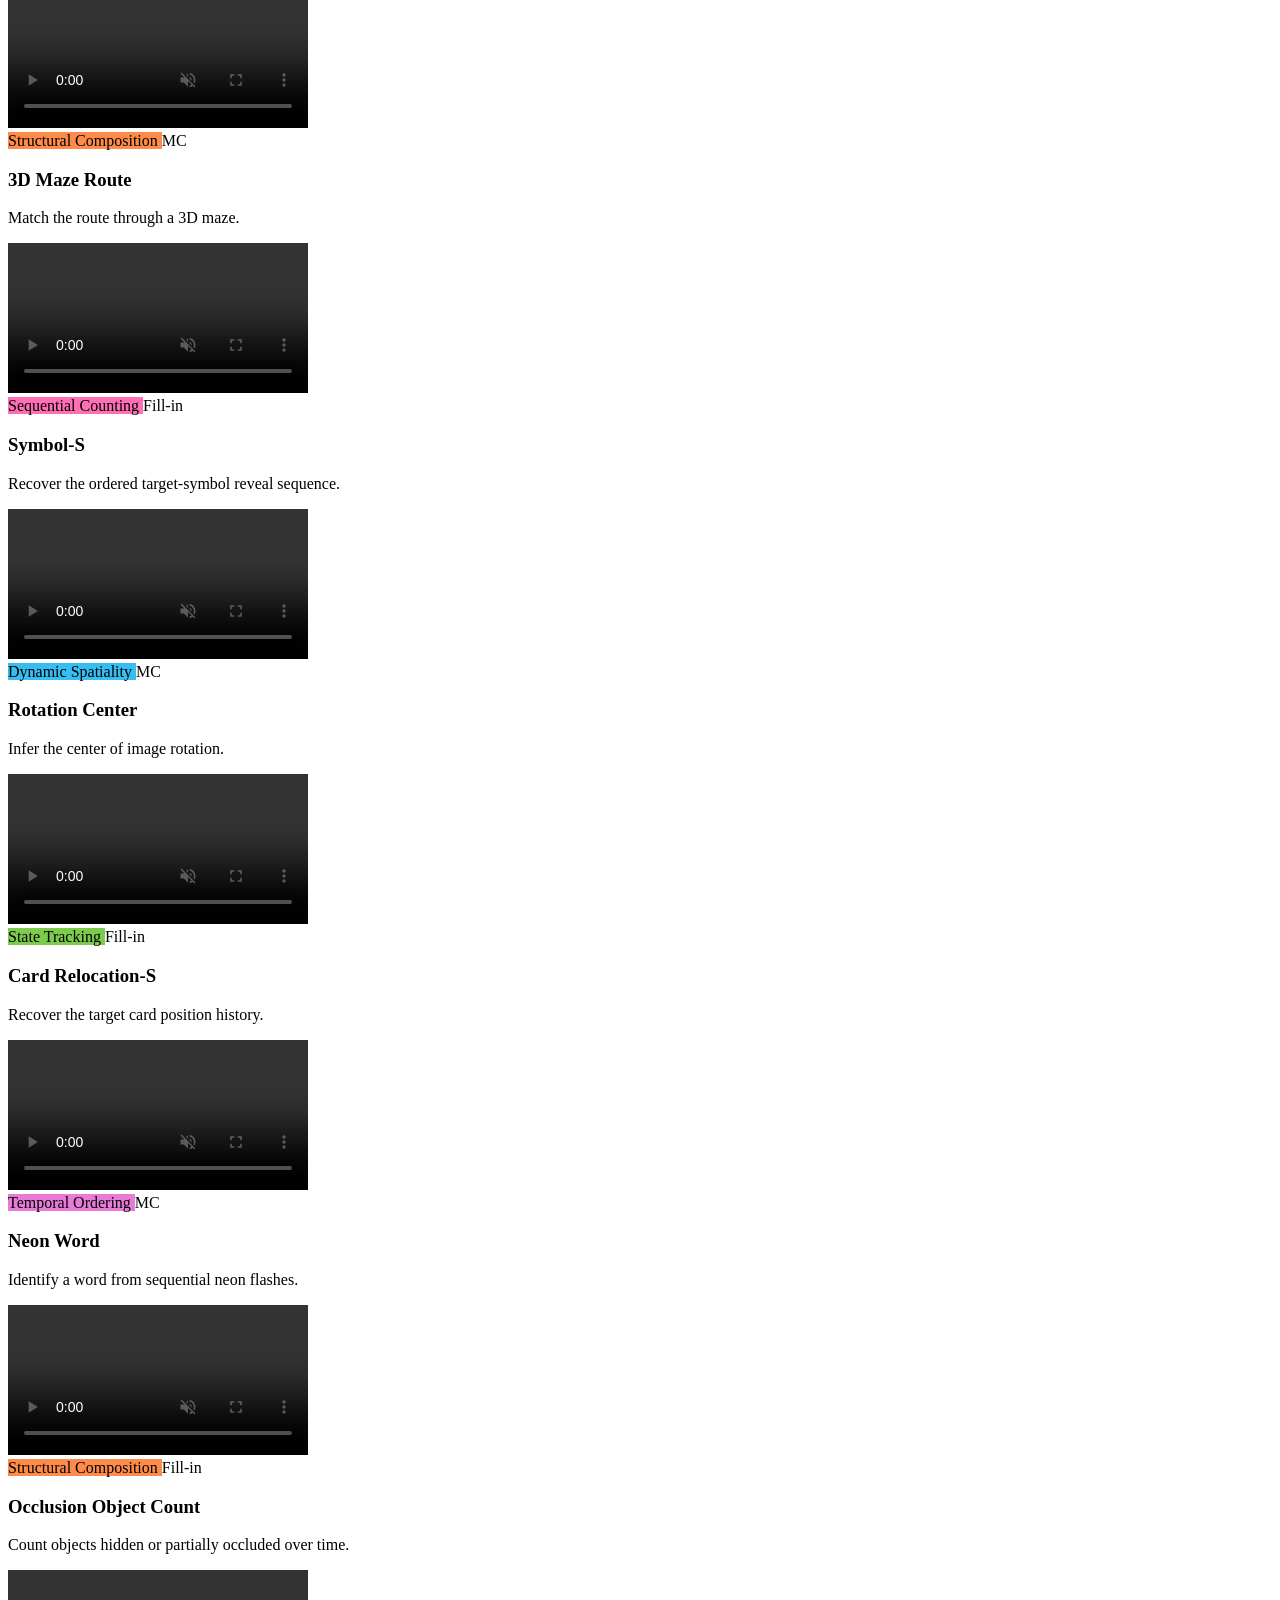
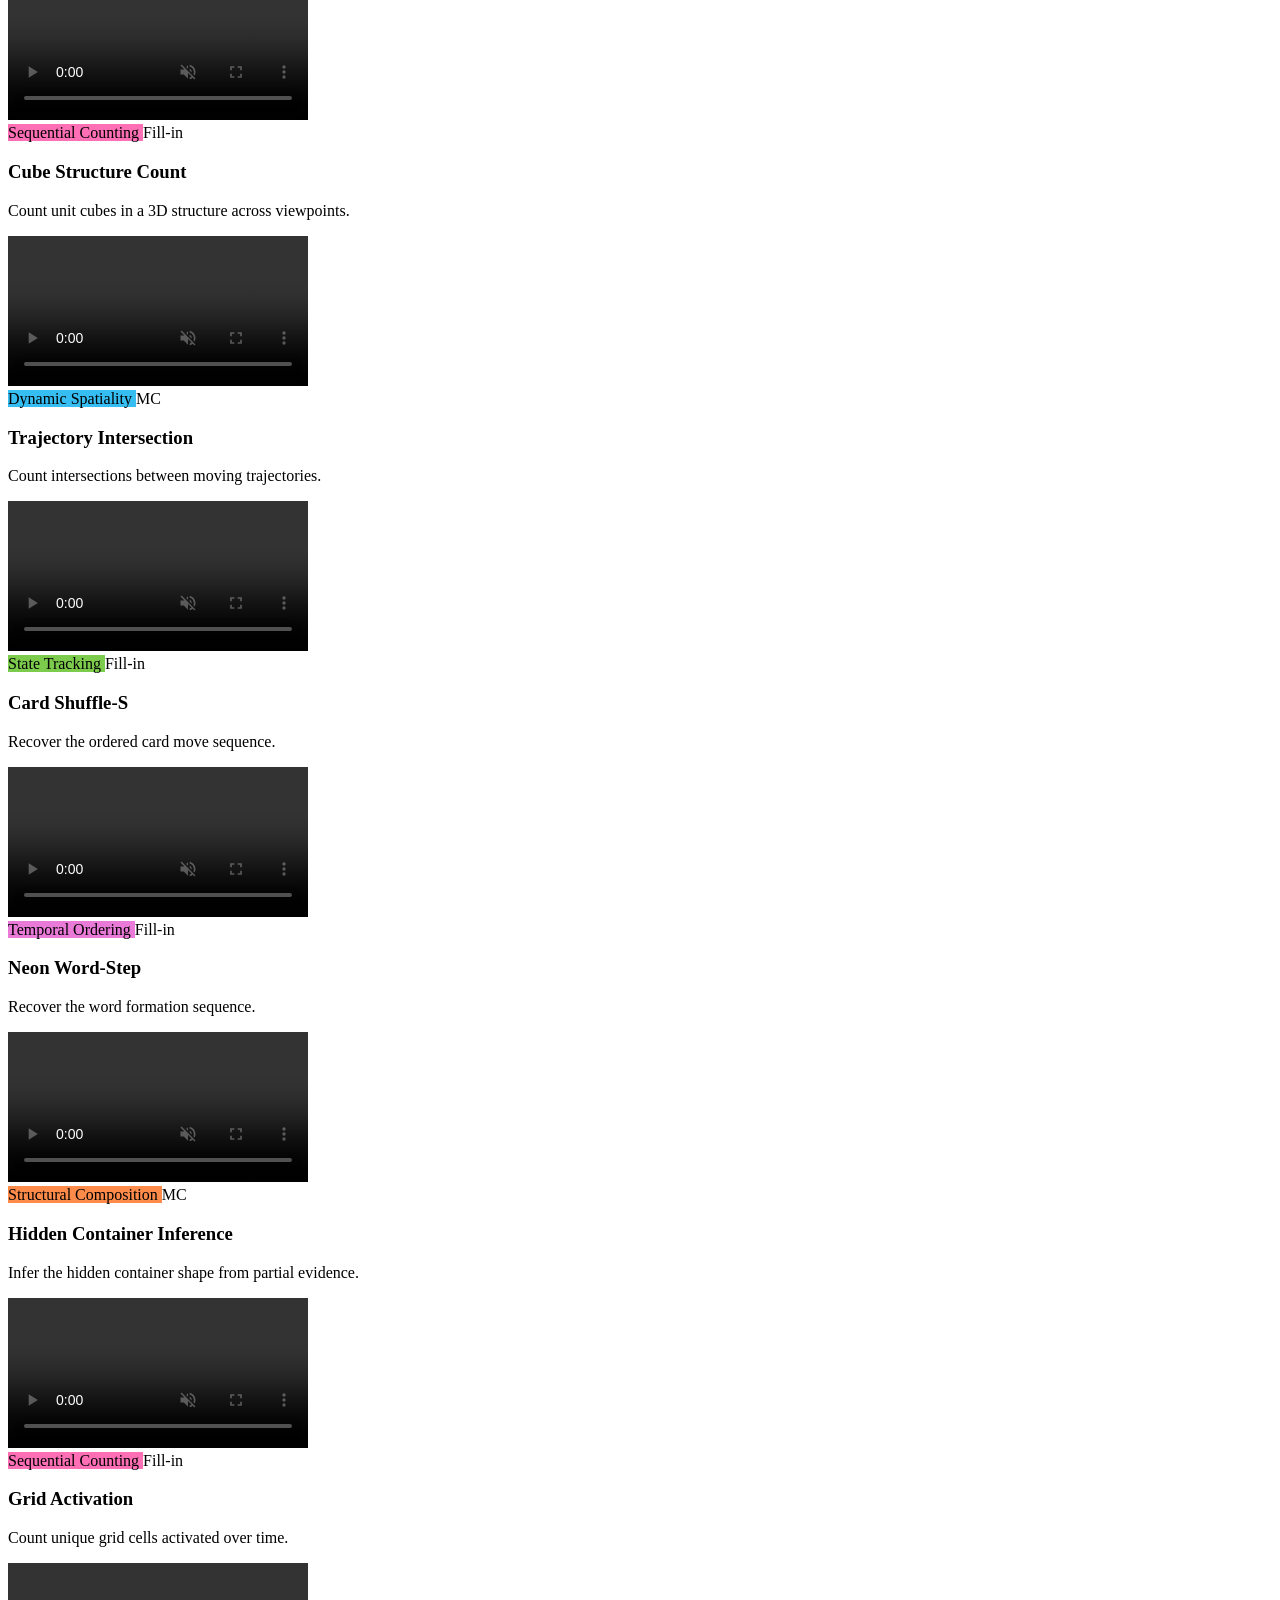
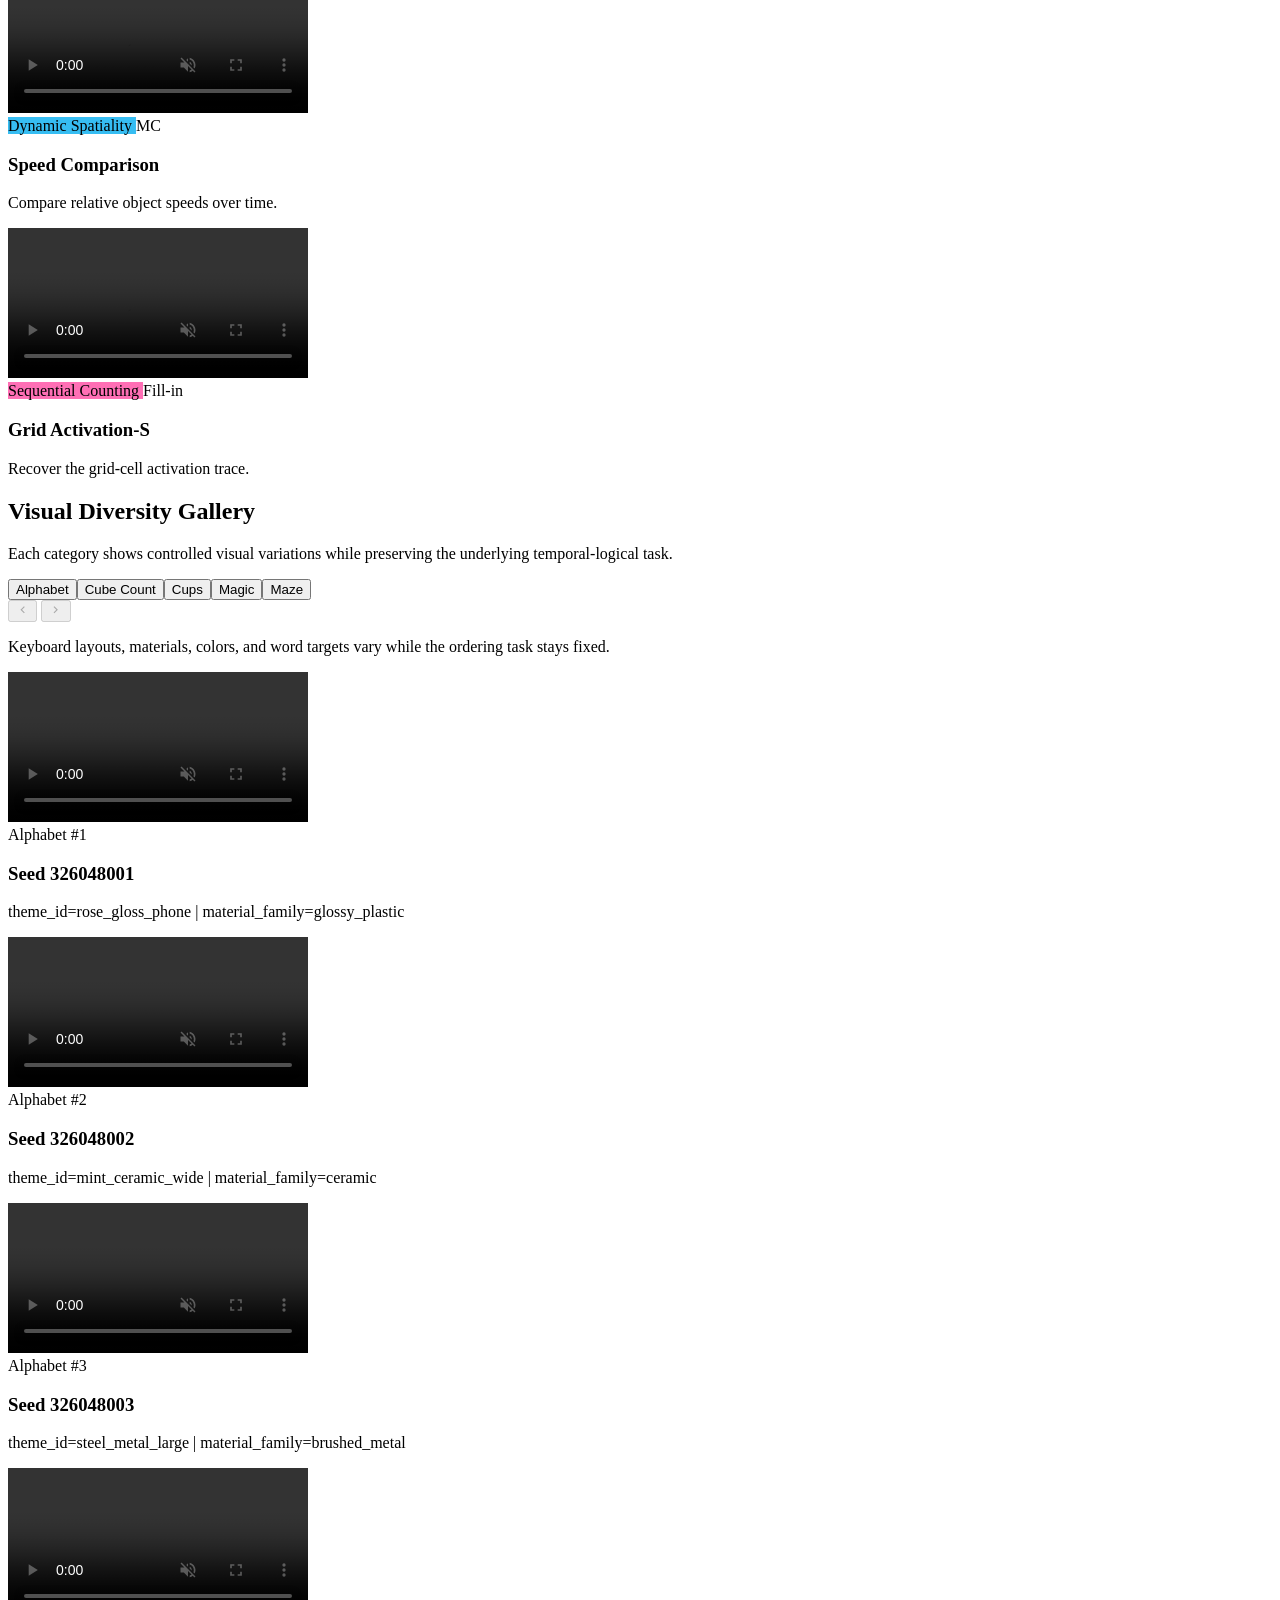
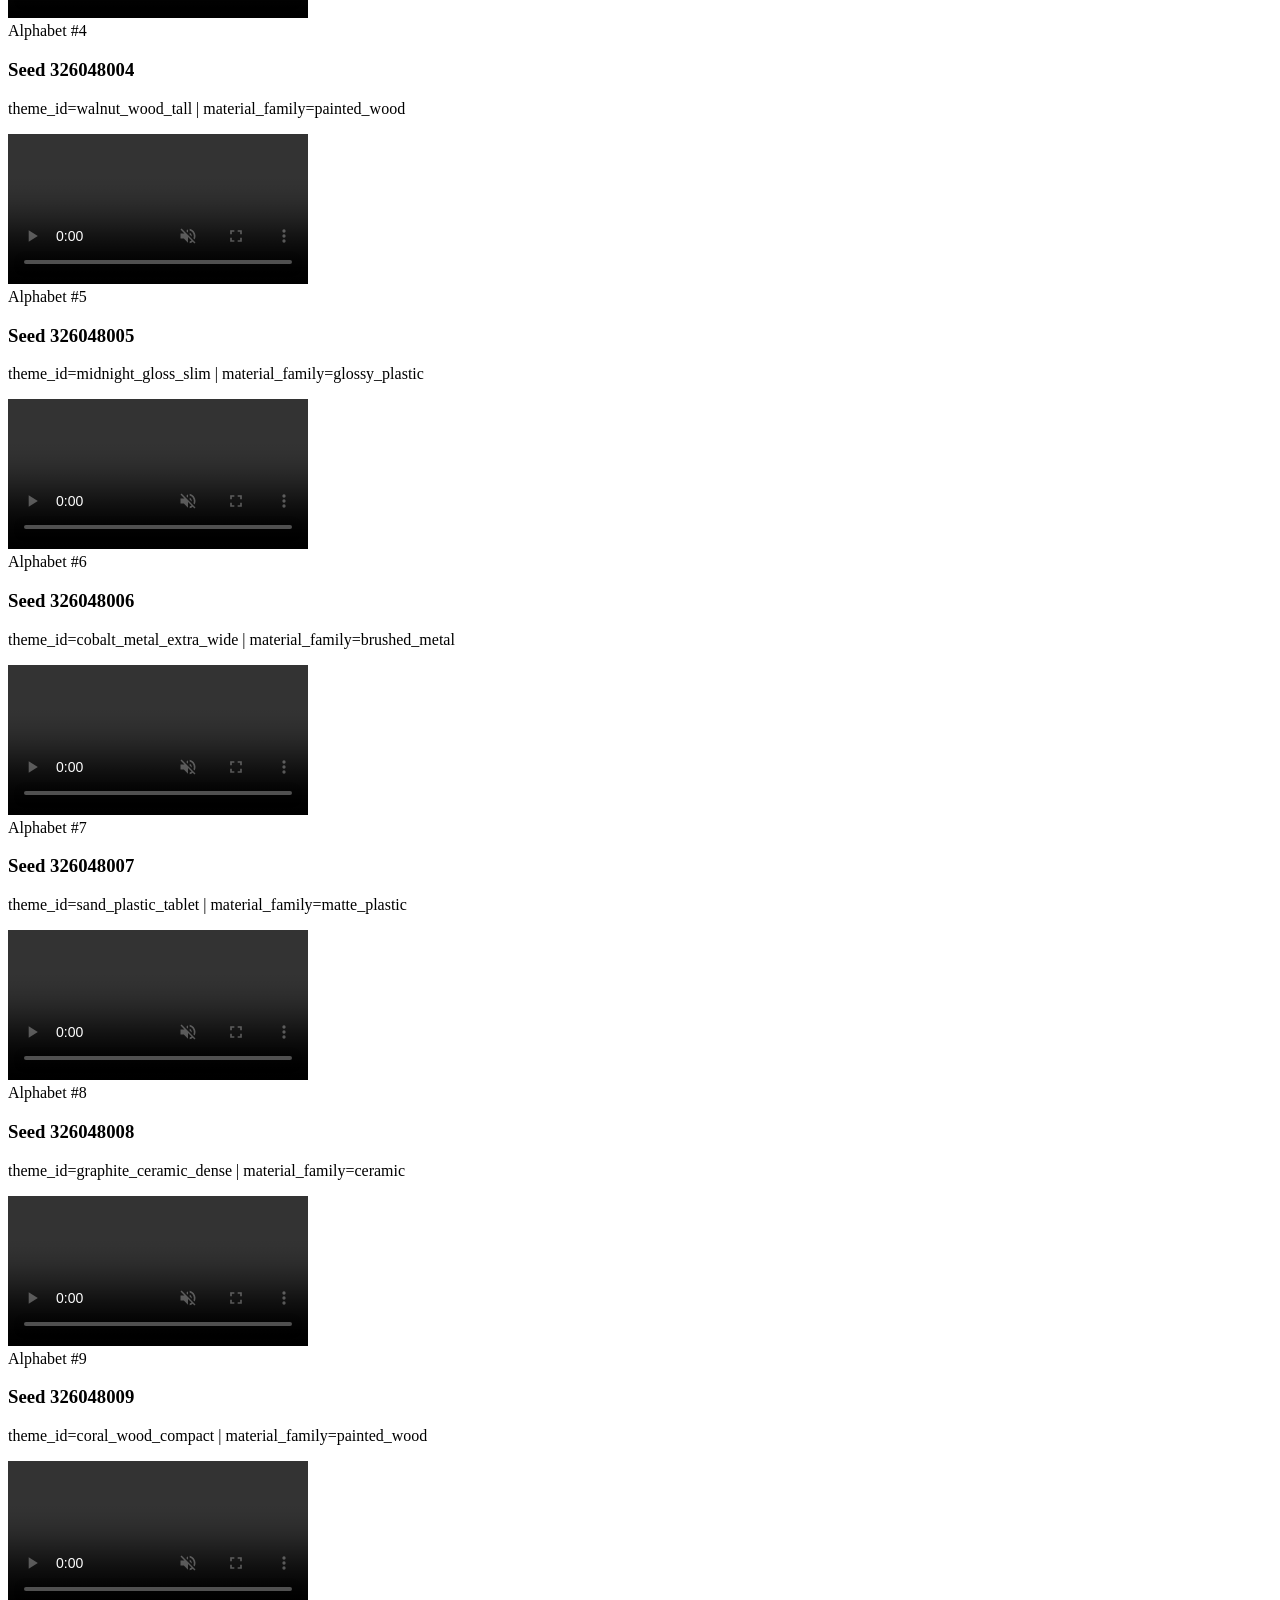
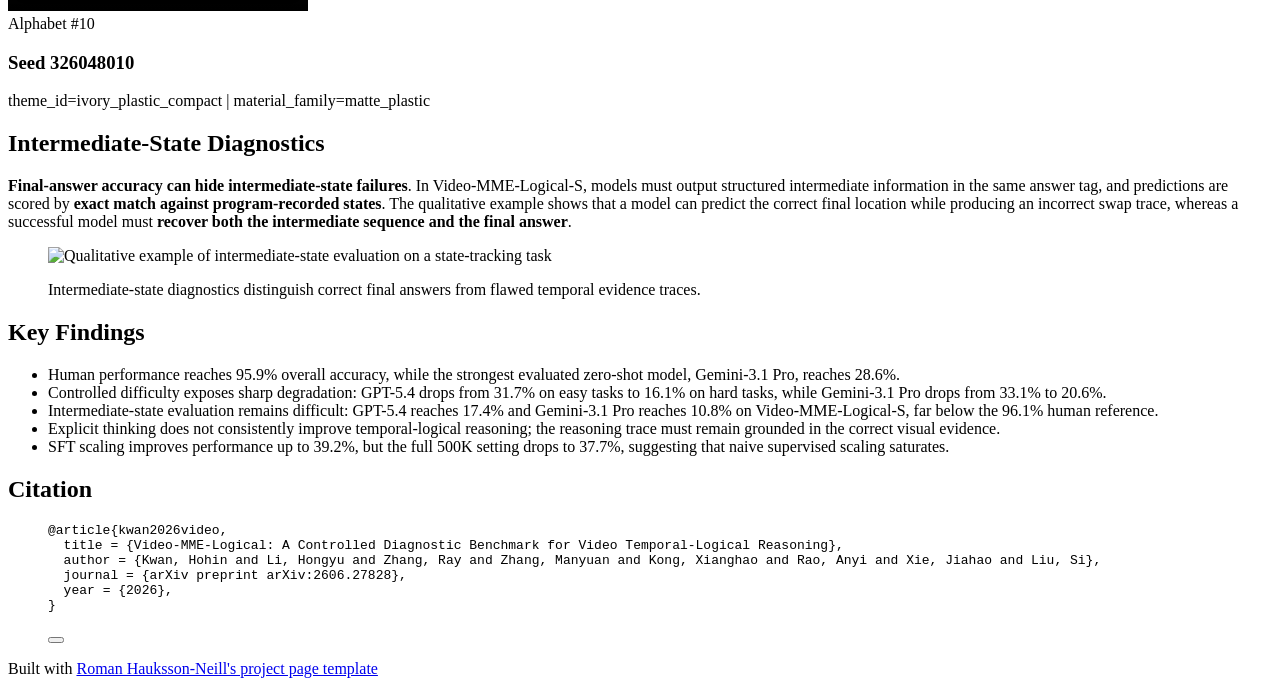
==== commit 3d08d20a: "Update homepage citation format" ====
--- a/docs/index.html
+++ b/docs/index.html
@@ -114,5 +114,5 @@
 <li>SFT scaling improves performance up to 39.2%, but the full 500K setting drops to 37.7%, suggesting that naive supervised scaling saturates.</li>
 </ul>
 <h2 id="citation">Citation</h2>
-<div class="expressive-code"><link rel="stylesheet" href="/video-mme-logical/_astro/ec.0wf8d.css"/><script type="module" src="/video-mme-logical/_astro/ec.0vx5m.js"></script><figure class="frame"><figcaption class="header"></figcaption><pre data-language="bibtex"><code><div class="ec-line"><div class="code"><span style="--0:#F97583;--1:#BF3441">@misc</span><span style="--0:#E1E4E8;--1:#24292E">{</span><span style="--0:#B392F0;--1:#6F42C1">videommelogical2026</span><span style="--0:#E1E4E8;--1:#24292E">,</span></div></div><div class="ec-line"><div class="code"><span class="indent">  </span><span style="--0:#79B8FF;--1:#005CC5">title</span><span style="--0:#E1E4E8;--1:#24292E"> = </span><span style="--0:#9ECBFF;--1:#032F62">{</span><span style="--0:#E1E4E8;--1:#24292E">Video-MME-Logical: A Controlled Diagnostic Benchmark for Video Temporal-Logical Reasoning</span><span style="--0:#9ECBFF;--1:#032F62">}</span><span style="--0:#E1E4E8;--1:#24292E">,</span></div></div><div class="ec-line"><div class="code"><span class="indent">  </span><span style="--0:#79B8FF;--1:#005CC5">author</span><span style="--0:#E1E4E8;--1:#24292E"> = </span><span style="--0:#9ECBFF;--1:#032F62">{</span><span style="--0:#E1E4E8;--1:#24292E">Kwan, Hohin and Li, Hongyu and Zhang, Ray and Zhang, Manyuan and Kong, Xianghao and Rao, Anyi and Xie, Jiahao and Liu, Si</span><span style="--0:#9ECBFF;--1:#032F62">}</span><span style="--0:#E1E4E8;--1:#24292E">,</span></div></div><div class="ec-line"><div class="code"><span class="indent">  </span><span style="--0:#79B8FF;--1:#005CC5">year</span><span style="--0:#E1E4E8;--1:#24292E"> = </span><span style="--0:#9ECBFF;--1:#032F62">{</span><span style="--0:#E1E4E8;--1:#24292E">2026</span><span style="--0:#9ECBFF;--1:#032F62">}</span><span style="--0:#E1E4E8;--1:#24292E">,</span></div></div><div class="ec-line"><div class="code"><span style="--0:#E1E4E8;--1:#24292E">}</span></div></div></code></pre><div class="copy"><div aria-live="polite"></div><button title="Copy to clipboard" data-copied="Copied!" data-code="@misc{videommelogical2026,  title = {Video-MME-Logical: A Controlled Diagnostic Benchmark for Video Temporal-Logical Reasoning},  author = {Kwan, Hohin and Li, Hongyu and Zhang, Ray and Zhang, Manyuan and Kong, Xianghao and Rao, Anyi and Xie, Jiahao and Liu, Si},  year = {2026},}"><div></div></button></div></figure></div> </main> <footer class="mx-auto max-w-[50rem] px-6 text-center"> <p class="prose-sm text-center">
+<div class="expressive-code"><link rel="stylesheet" href="/video-mme-logical/_astro/ec.0wf8d.css"/><script type="module" src="/video-mme-logical/_astro/ec.0vx5m.js"></script><figure class="frame"><figcaption class="header"></figcaption><pre data-language="bibtex"><code><div class="ec-line"><div class="code"><span style="--0:#F97583;--1:#BF3441">@article</span><span style="--0:#E1E4E8;--1:#24292E">{</span><span style="--0:#B392F0;--1:#6F42C1">kwan2026video</span><span style="--0:#E1E4E8;--1:#24292E">,</span></div></div><div class="ec-line"><div class="code"><span class="indent">  </span><span style="--0:#79B8FF;--1:#005CC5">title</span><span style="--0:#E1E4E8;--1:#24292E"> = </span><span style="--0:#9ECBFF;--1:#032F62">{</span><span style="--0:#E1E4E8;--1:#24292E">Video-MME-Logical: A Controlled Diagnostic Benchmark for Video Temporal-Logical Reasoning</span><span style="--0:#9ECBFF;--1:#032F62">}</span><span style="--0:#E1E4E8;--1:#24292E">,</span></div></div><div class="ec-line"><div class="code"><span class="indent">  </span><span style="--0:#79B8FF;--1:#005CC5">author</span><span style="--0:#E1E4E8;--1:#24292E"> = </span><span style="--0:#9ECBFF;--1:#032F62">{</span><span style="--0:#E1E4E8;--1:#24292E">Kwan, Hohin and Li, Hongyu and Zhang, Ray and Zhang, Manyuan and Kong, Xianghao and Rao, Anyi and Xie, Jiahao and Liu, Si</span><span style="--0:#9ECBFF;--1:#032F62">}</span><span style="--0:#E1E4E8;--1:#24292E">,</span></div></div><div class="ec-line"><div class="code"><span class="indent">  </span><span style="--0:#79B8FF;--1:#005CC5">journal</span><span style="--0:#E1E4E8;--1:#24292E"> = </span><span style="--0:#9ECBFF;--1:#032F62">{</span><span style="--0:#E1E4E8;--1:#24292E">arXiv preprint arXiv:2606.27828</span><span style="--0:#9ECBFF;--1:#032F62">}</span><span style="--0:#E1E4E8;--1:#24292E">,</span></div></div><div class="ec-line"><div class="code"><span class="indent">  </span><span style="--0:#79B8FF;--1:#005CC5">year</span><span style="--0:#E1E4E8;--1:#24292E"> = </span><span style="--0:#9ECBFF;--1:#032F62">{</span><span style="--0:#E1E4E8;--1:#24292E">2026</span><span style="--0:#9ECBFF;--1:#032F62">}</span><span style="--0:#E1E4E8;--1:#24292E">,</span></div></div><div class="ec-line"><div class="code"><span style="--0:#E1E4E8;--1:#24292E">}</span></div></div></code></pre><div class="copy"><div aria-live="polite"></div><button title="Copy to clipboard" data-copied="Copied!" data-code="@article{kwan2026video,  title = {Video-MME-Logical: A Controlled Diagnostic Benchmark for Video Temporal-Logical Reasoning},  author = {Kwan, Hohin and Li, Hongyu and Zhang, Ray and Zhang, Manyuan and Kong, Xianghao and Rao, Anyi and Xie, Jiahao and Liu, Si},  journal = {arXiv preprint arXiv:2606.27828},  year = {2026},}"><div></div></button></div></figure></div> </main> <footer class="mx-auto max-w-[50rem] px-6 text-center"> <p class="prose-sm text-center">
 Built with <a href="https://research-template.roman.technology" rel="nofollow">Roman Hauksson-Neill's project page template</a> </p> </footer> </body></html>
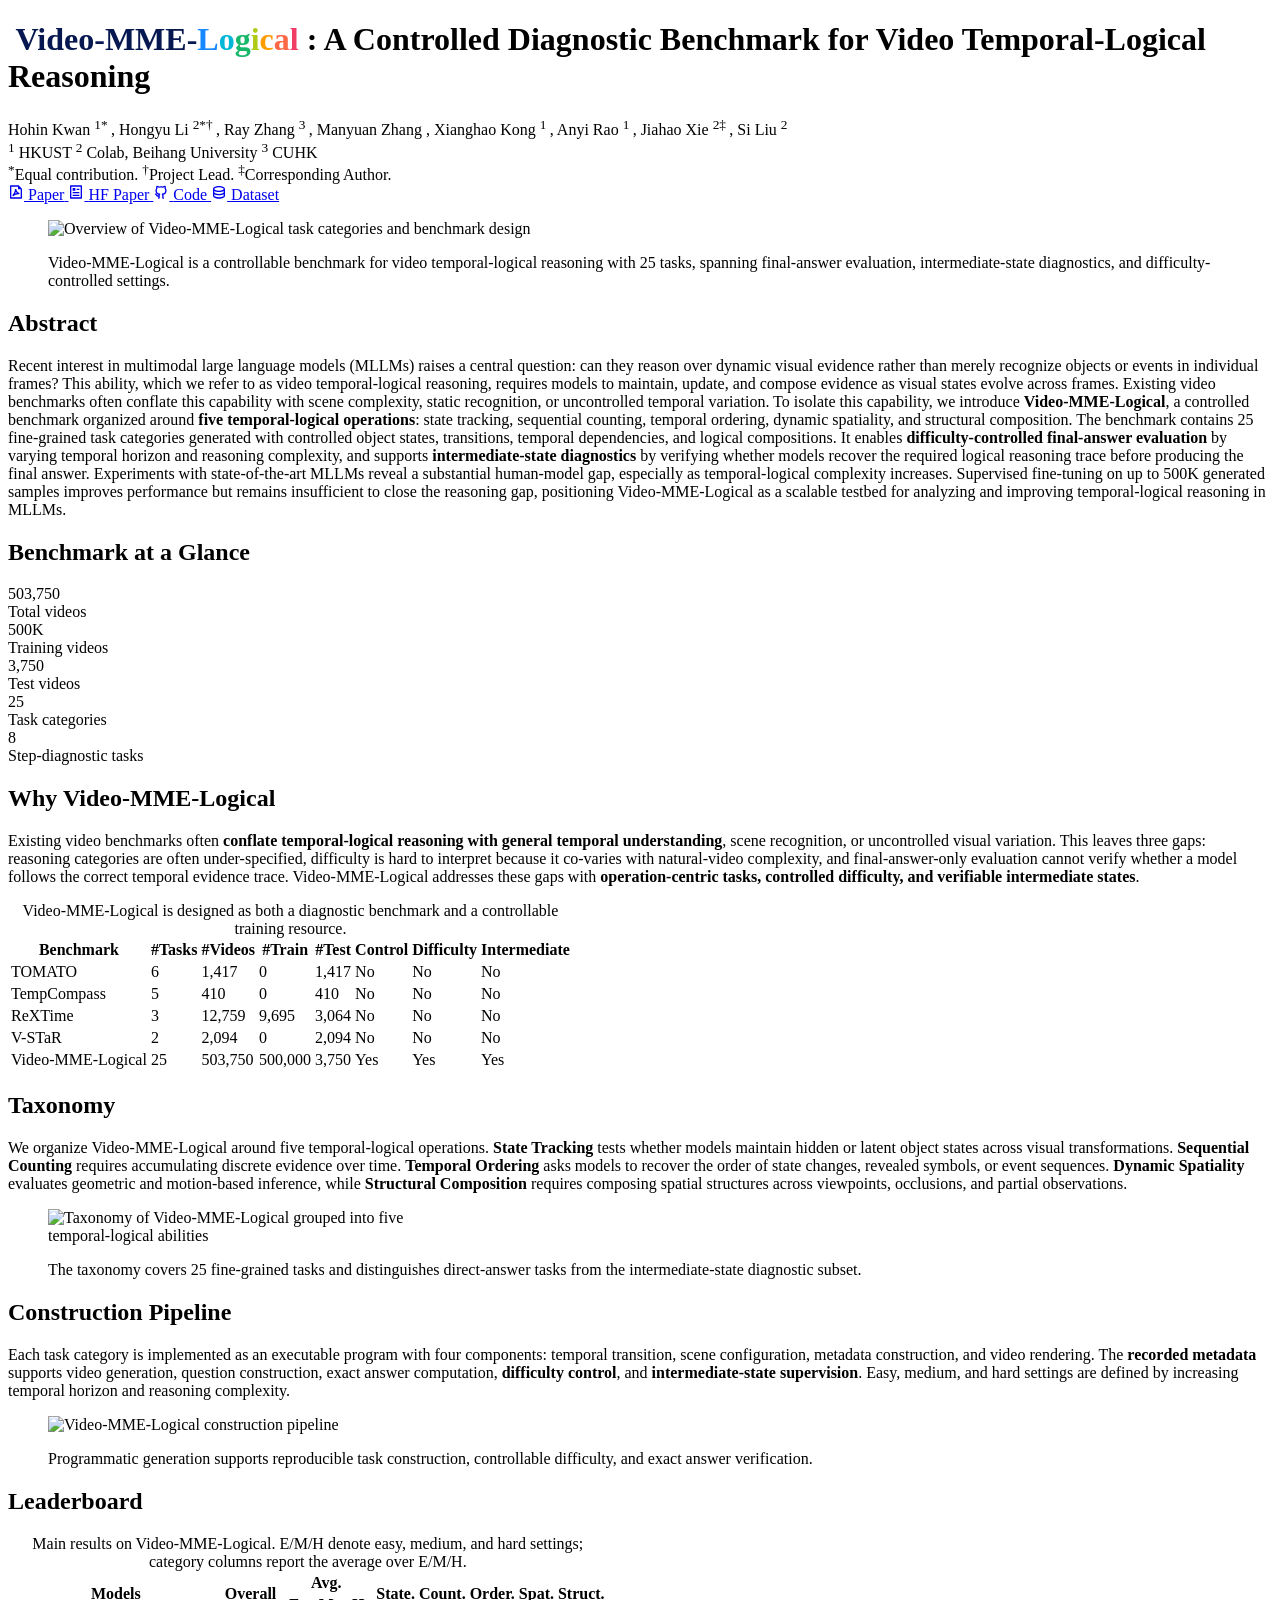
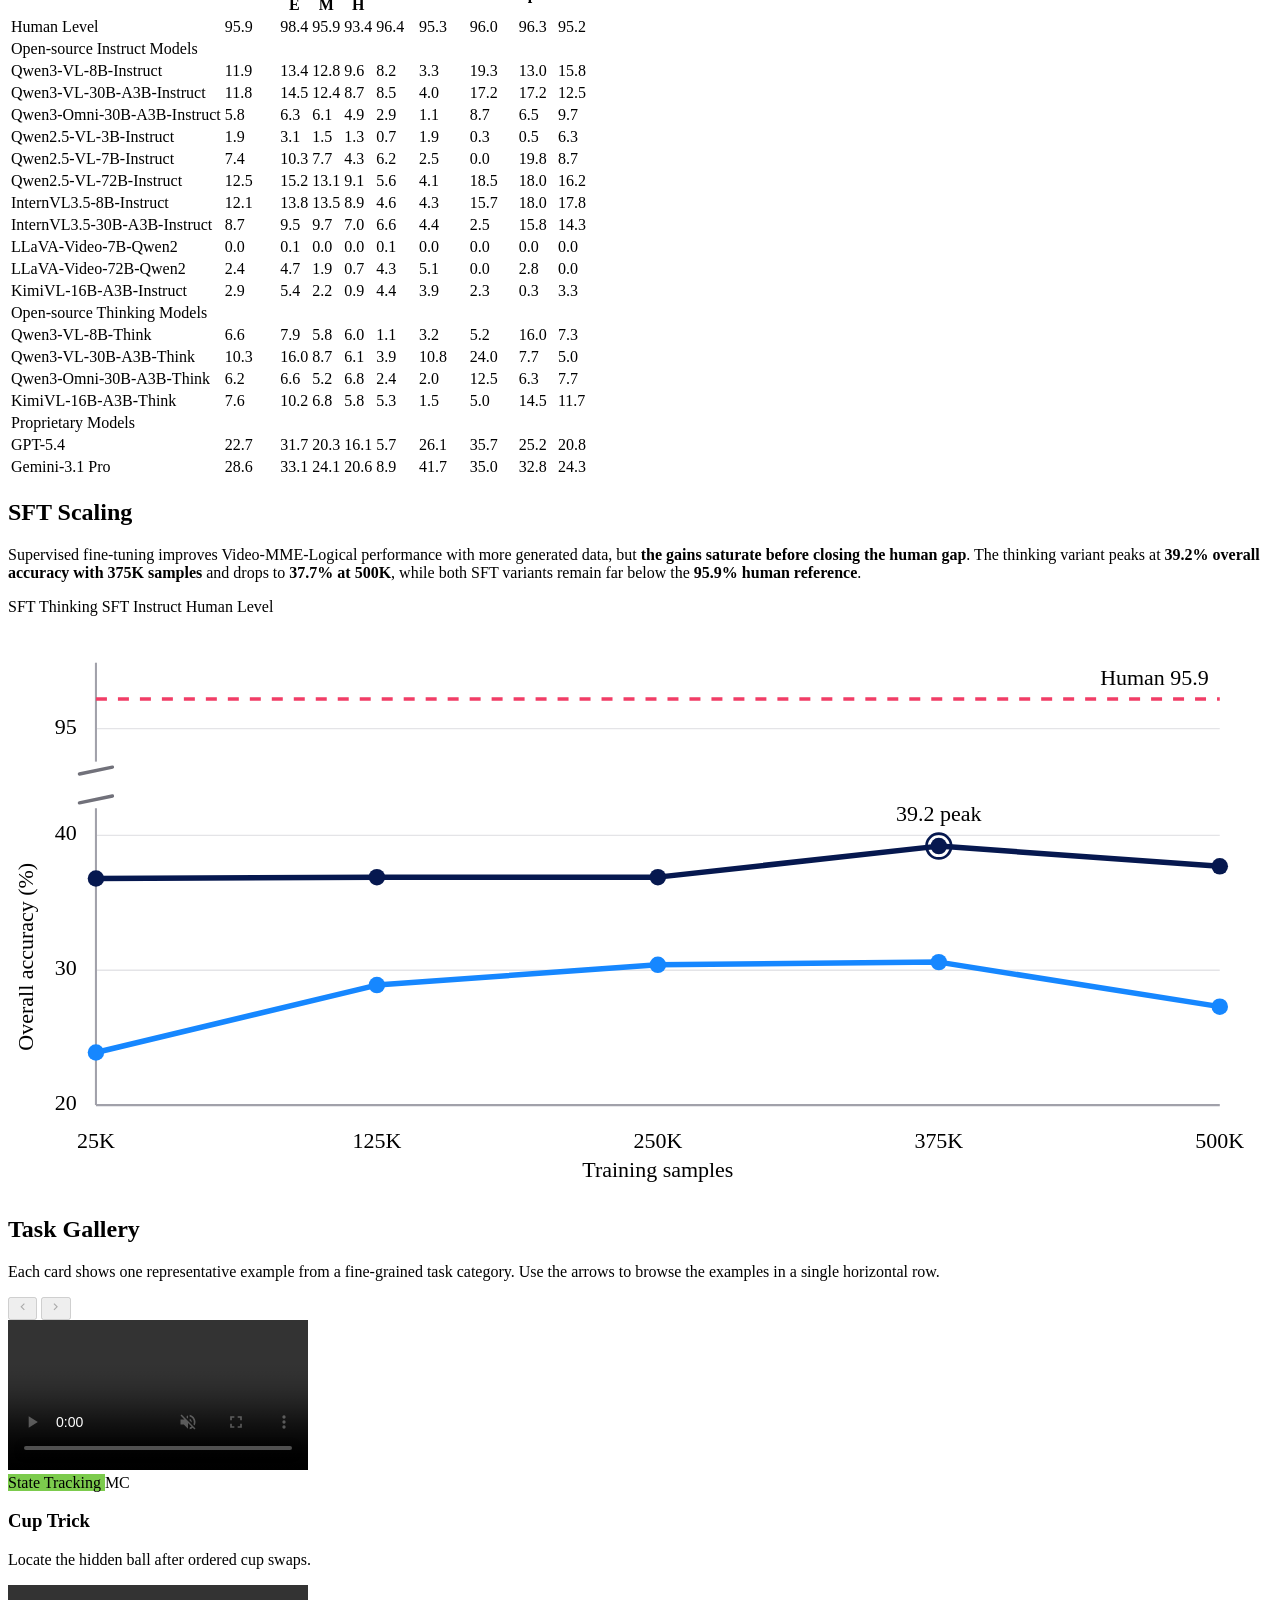
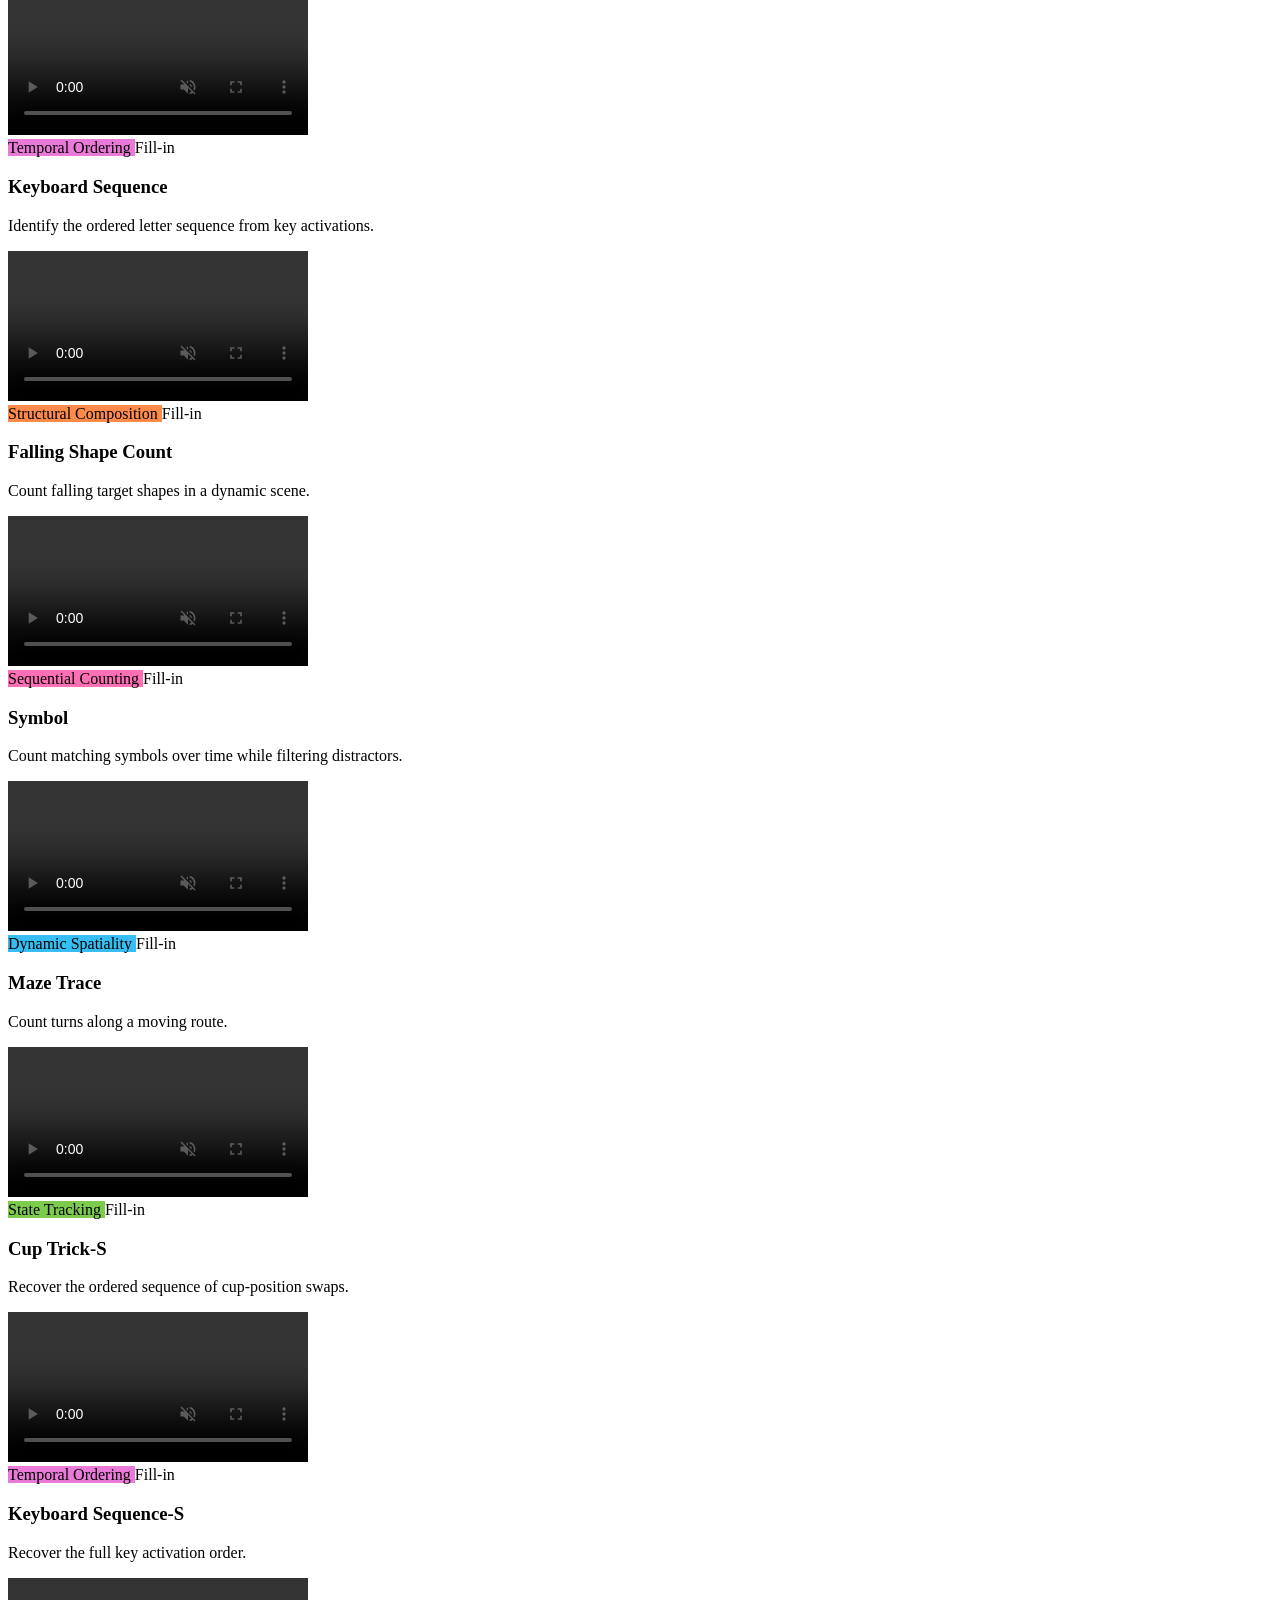
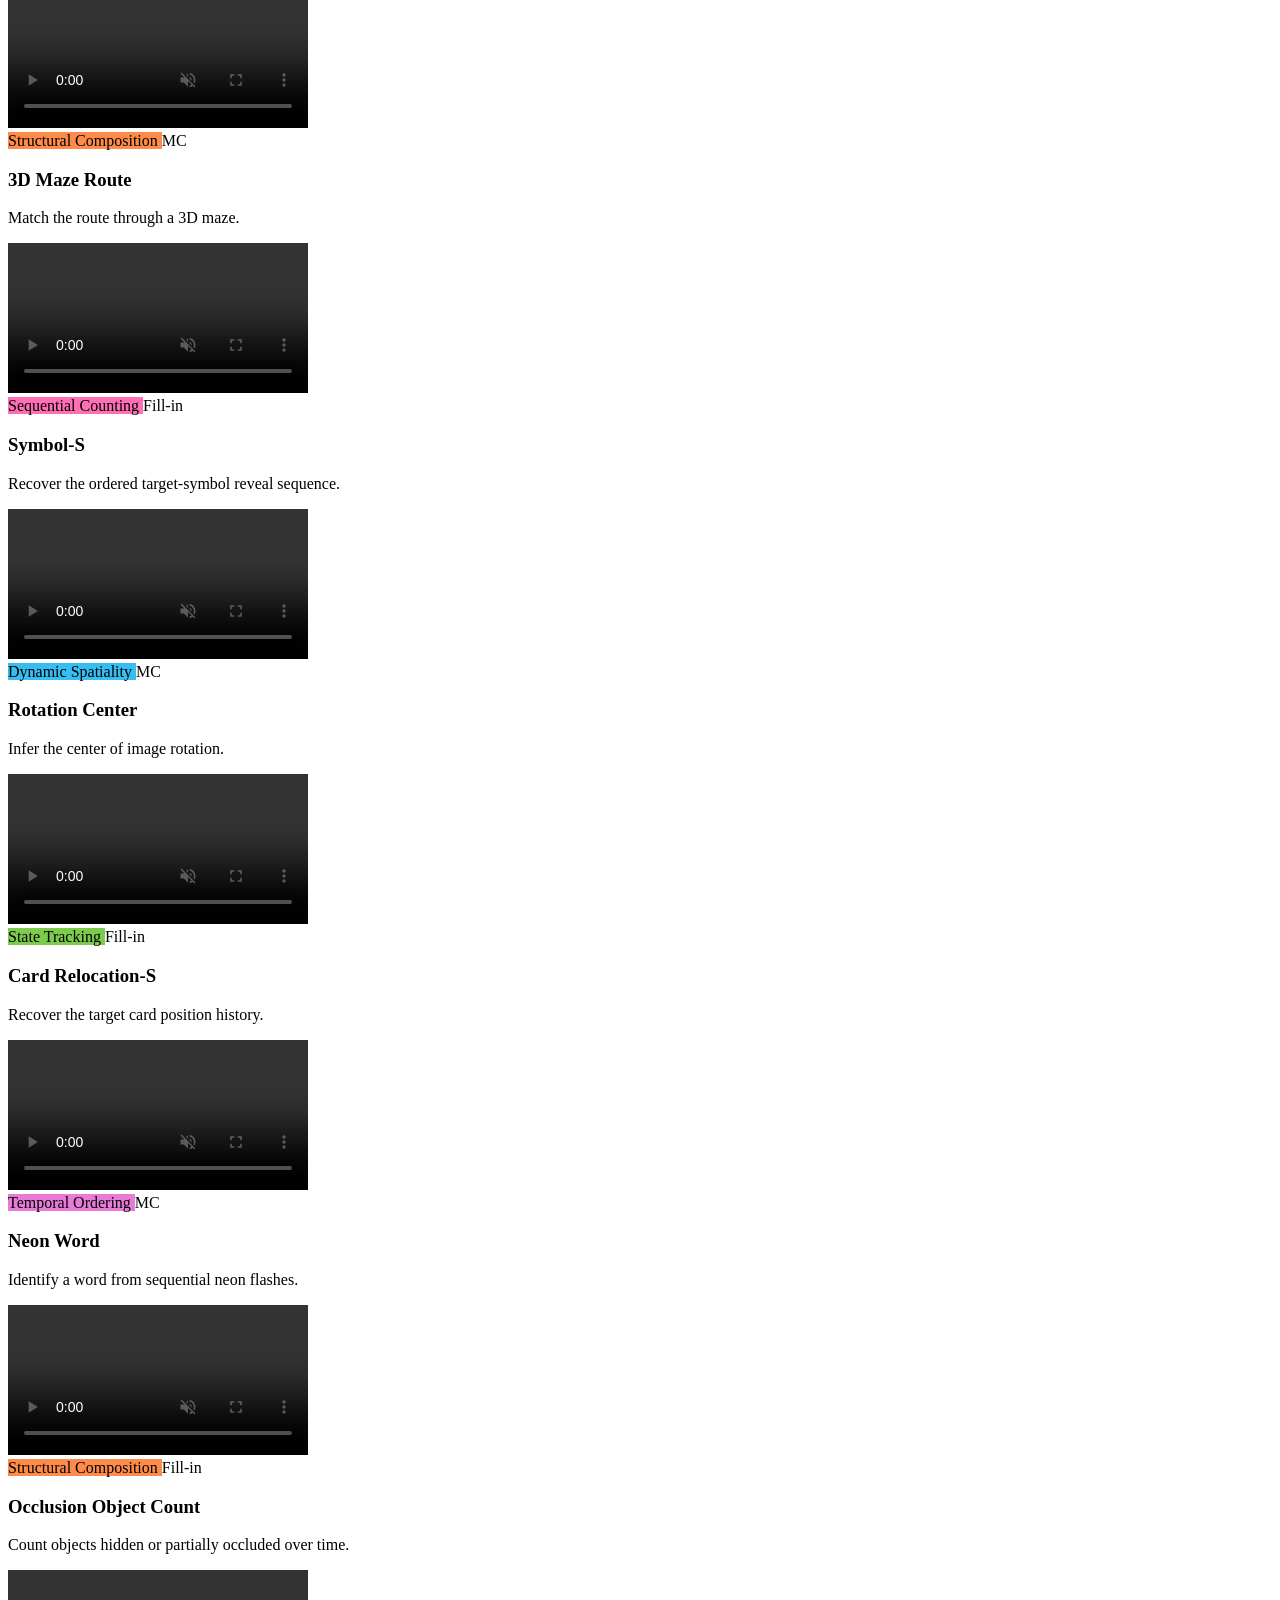
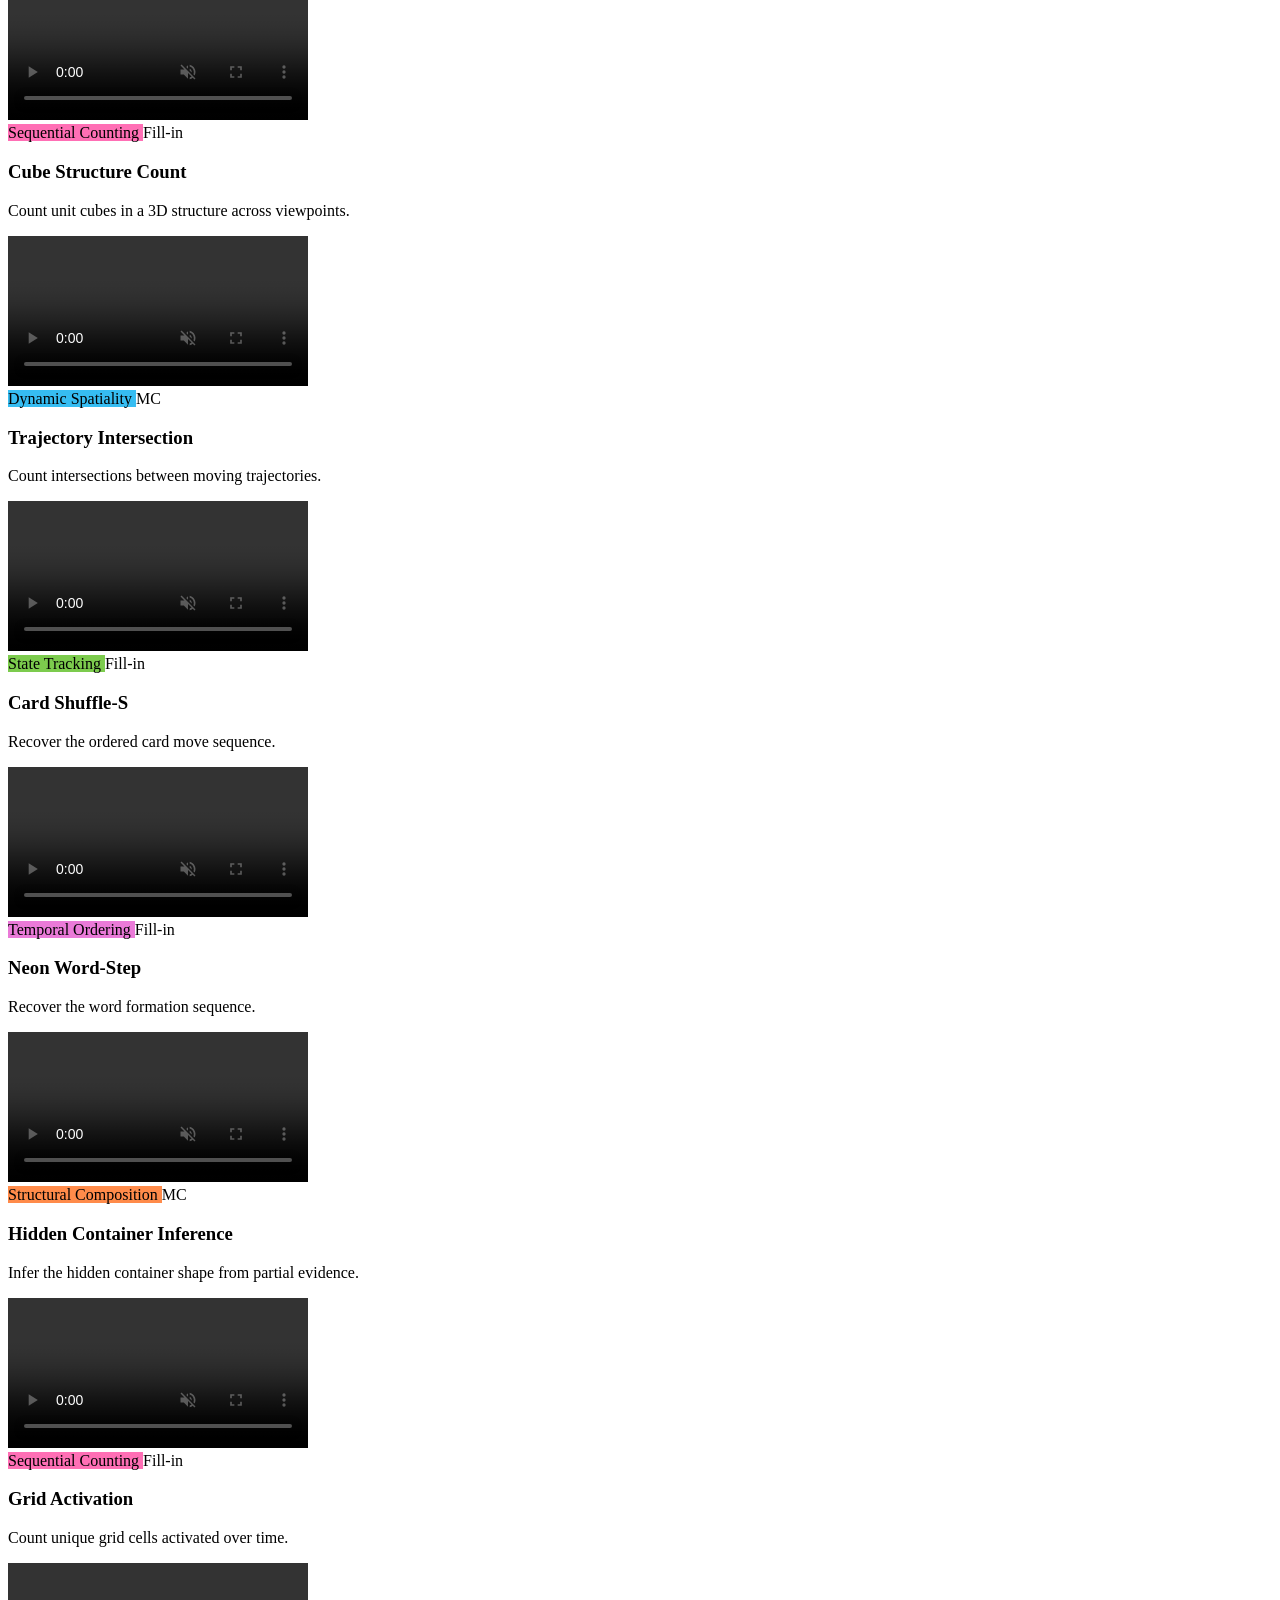
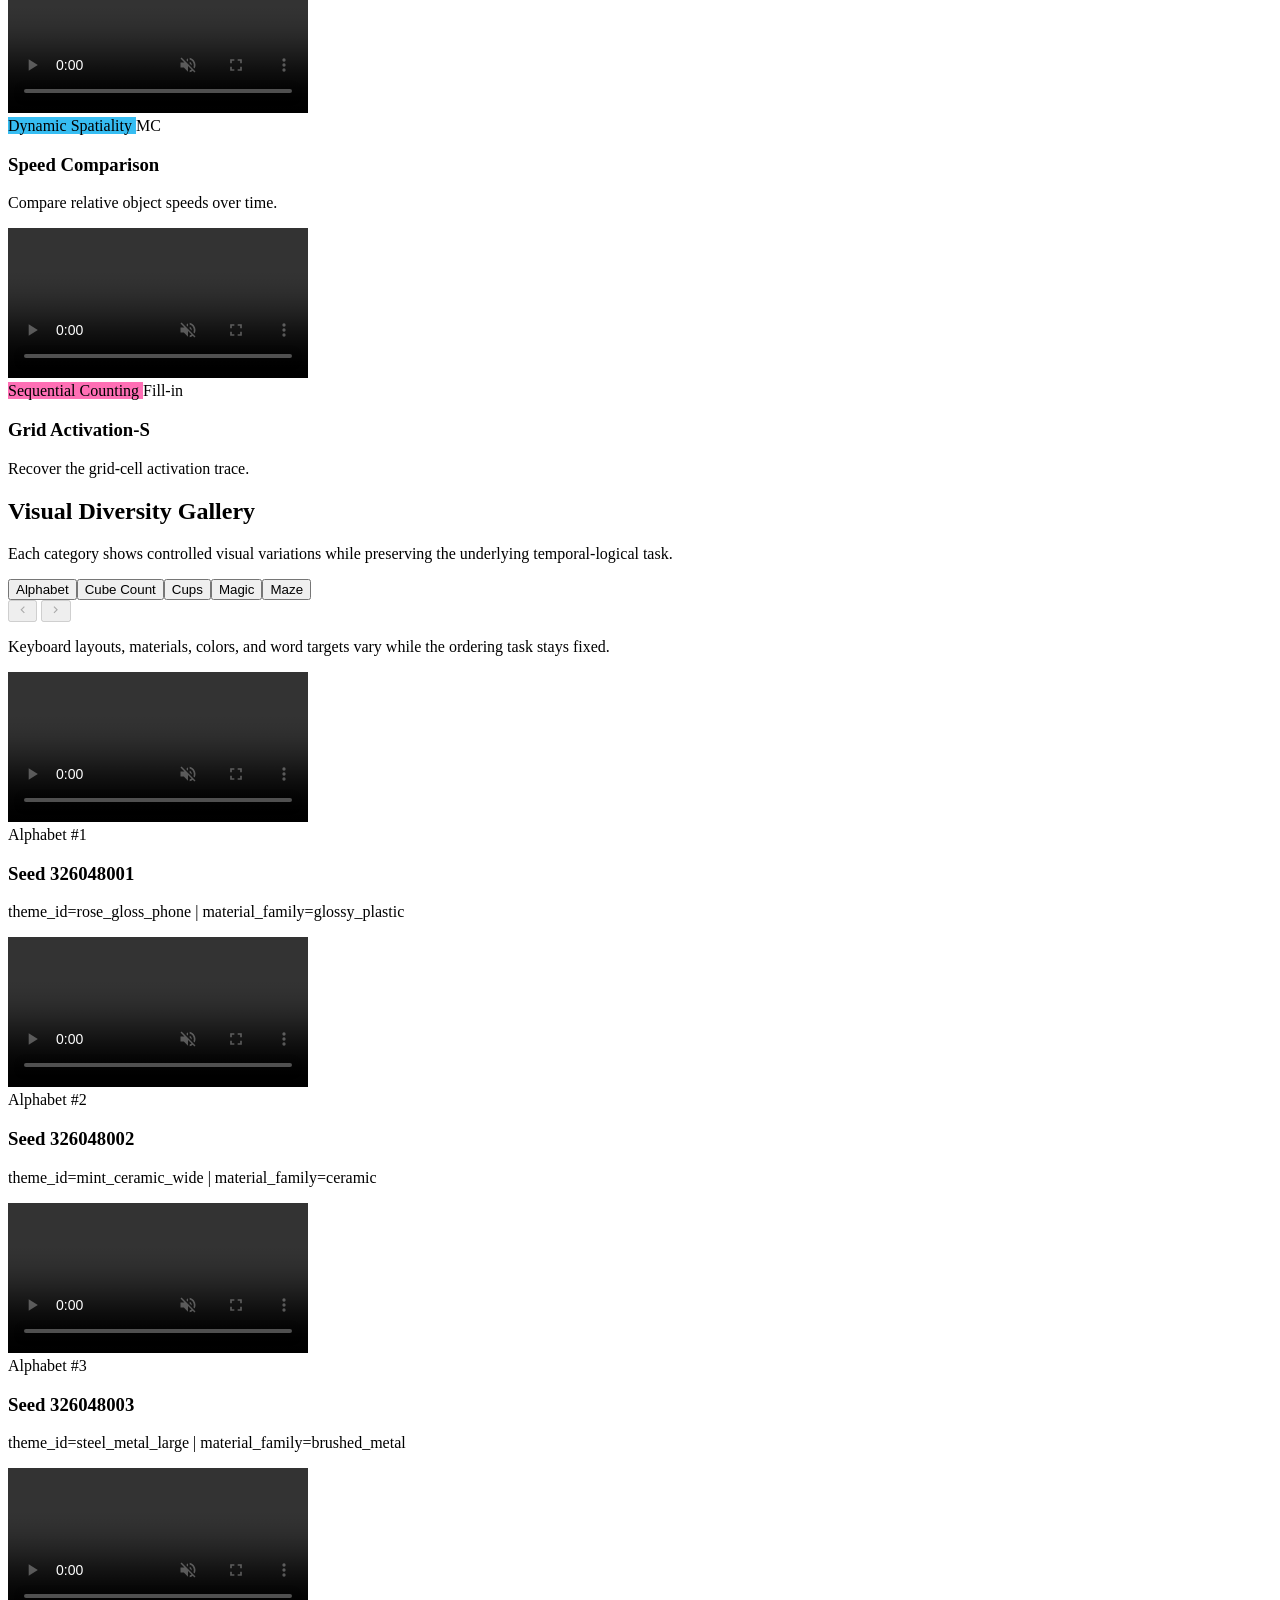
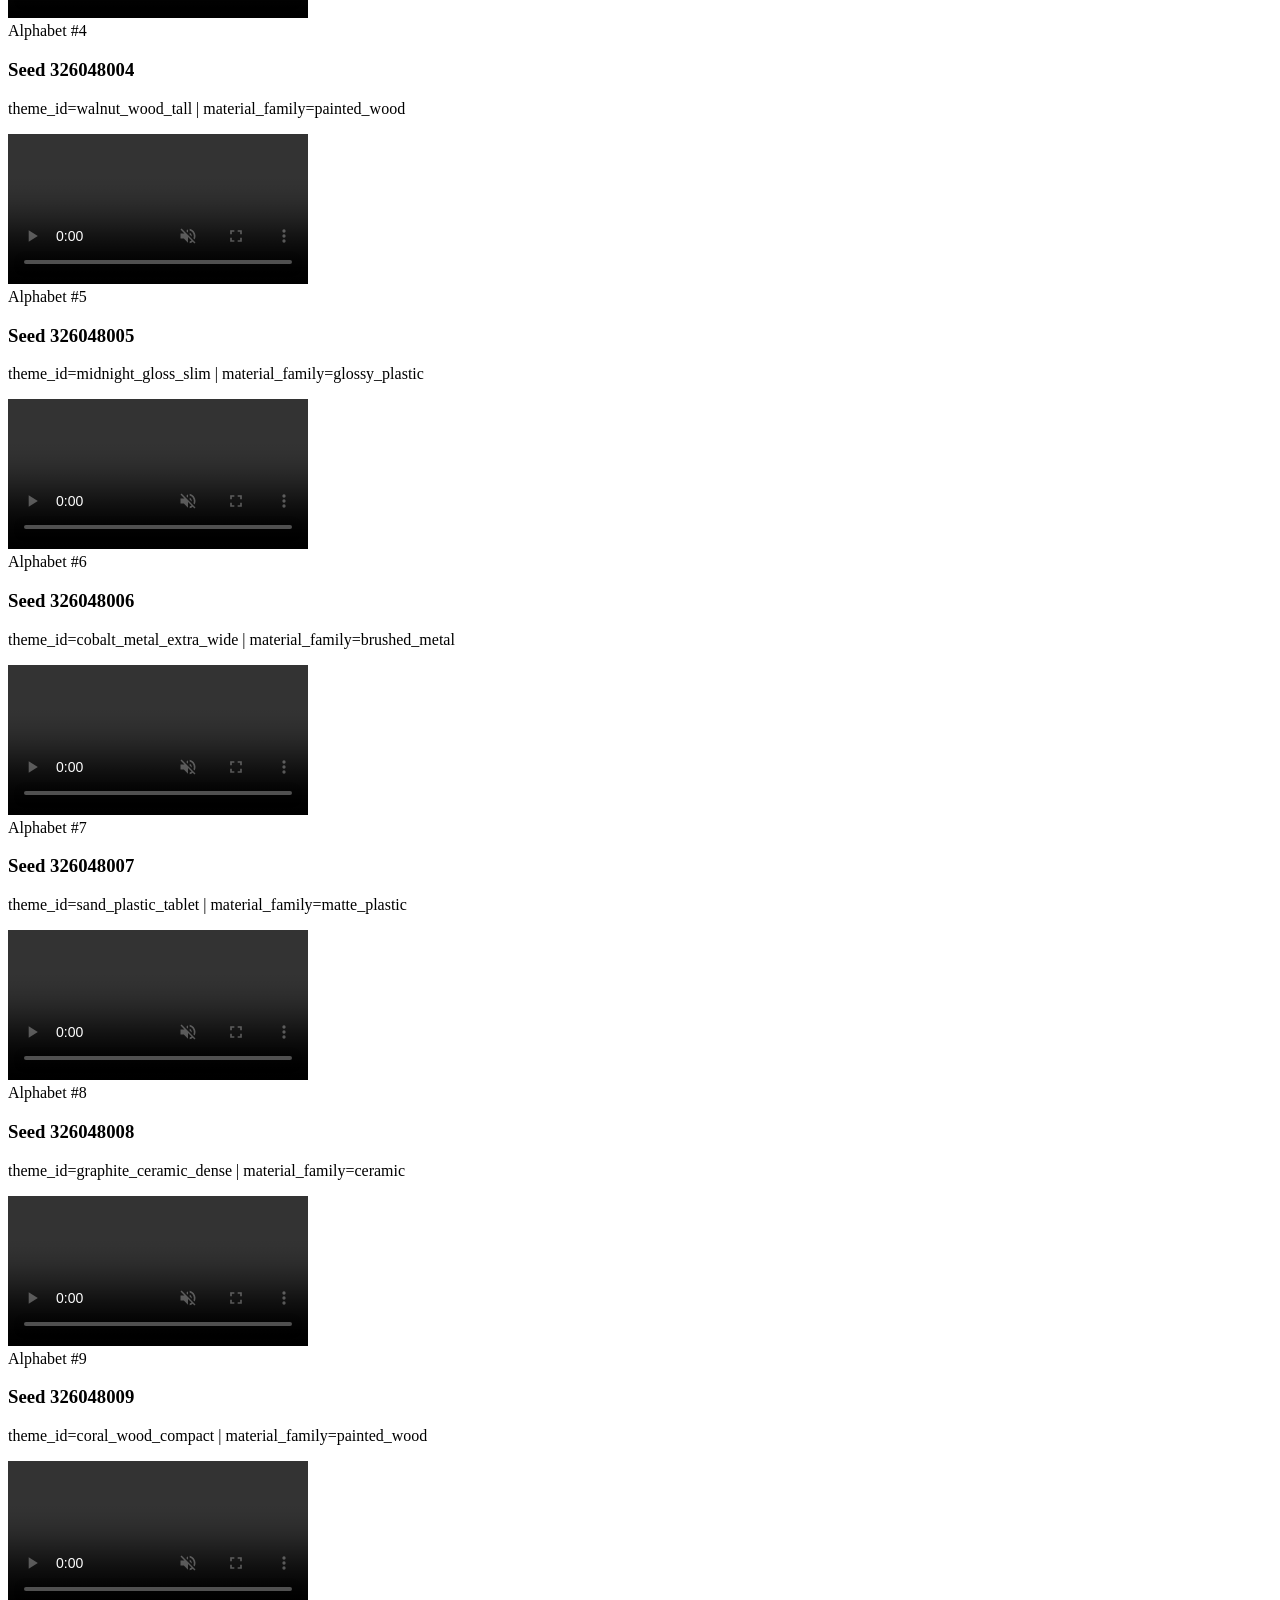
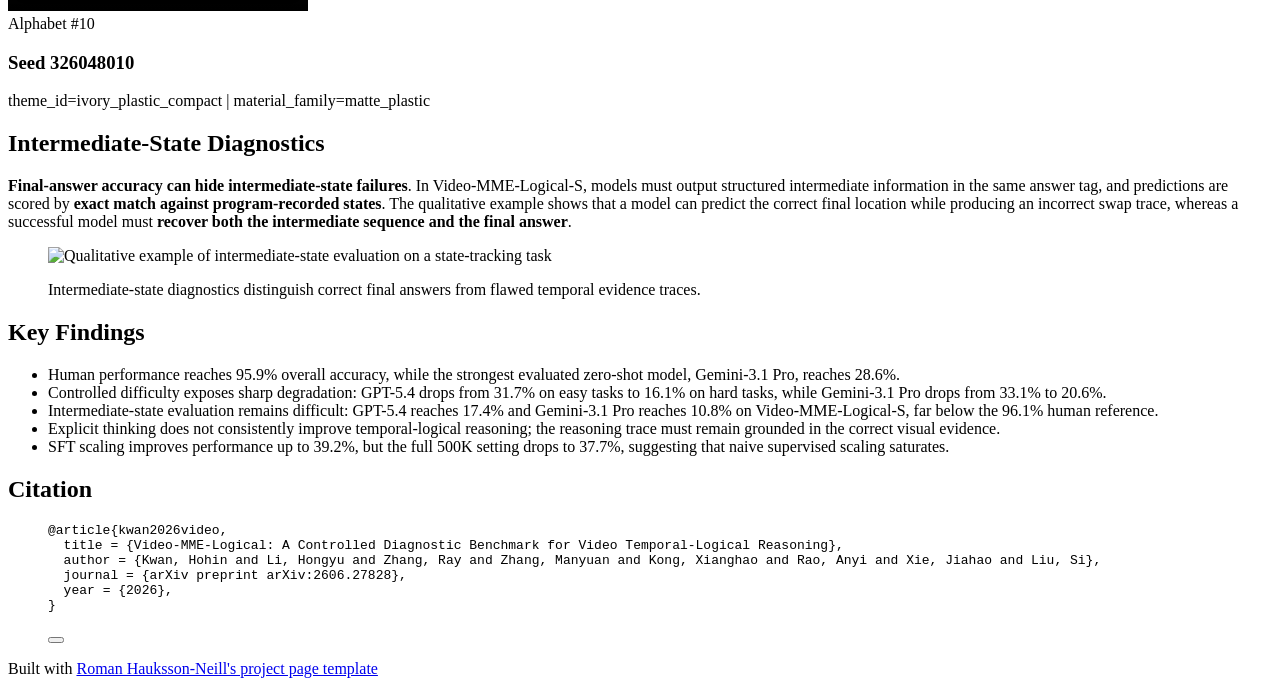
==== commit ca57a197: "Add Hugging Face paper link to homepage" ====
--- a/docs/index.html
+++ b/docs/index.html
@@ -1,5 +1,5 @@
 <!DOCTYPE html><html class="bg-white dark:bg-zinc-900" lang="en" data-theme="light"> <head><meta charset="UTF-8"><meta name="description" content="Video-MME-Logical is a controlled benchmark for video temporal-logical reasoning, organized around five temporal-logical operations with difficulty control and intermediate-state diagnostics."><meta name="viewport" content="width=device-width"><meta name="generator" content="Astro v6.3.5"><link rel="icon" type="image/svg+xml" href="/video-mme-logical/favicon.svg"><meta property="og:title" content="Video-MME-Logical: A Controlled Diagnostic Benchmark for Video Temporal-Logical Reasoning"><meta property="og:description" content="Video-MME-Logical is a controlled benchmark for video temporal-logical reasoning, organized around five temporal-logical operations with difficulty control and intermediate-state diagnostics."><meta property="og:type" content="website"><meta property="og:image" content="/video-mme-logical/screenshot-light.png"><title>Video-MME-Logical: A Controlled Diagnostic Benchmark for Video Temporal-Logical Reasoning</title><script async src="https://plausible.io/js/pa-LuxoOrCQPcATjlifd60M4.js"></script><script>window.plausible=window.plausible||function(){(plausible.q=plausible.q||[]).push(arguments)},plausible.init=plausible.init||function(i){plausible.o=i||{}};
-plausible.init()</script><link rel="stylesheet" href="/video-mme-logical/_astro/index.DcJt7TZ5.css"></head> <body class="prose prose-lg prose-zinc dark:prose-invert prose-a:text-blue-500 prose-a:dark:text-blue-300 prose-a:no-underline prose-a:hover:underline prose-a:font-normal prose-code:bg-zinc-200 prose-code:dark:bg-zinc-800 prose-code:text-zinc-800 prose-code:dark:text-zinc-200 prose-code:px-1.5 prose-code:py-0.5 prose-code:rounded prose-code:font-medium prose-code:before:content-none prose-code:after:content-none max-w-none pt-16 pb-6 font-sans"> <header class="mx-auto mb-12 max-w-[68rem] px-6 text-center"> <h1 class="not-prose m-0 mx-auto max-w-[76rem] text-center font-serif text-4xl font-semibold leading-[1.03] text-zinc-950 md:text-5xl dark:text-zinc-50"> <span class="inline-flex items-baseline whitespace-nowrap align-baseline"> <img src="/video-mme-logical/vml_title_icon.png" alt="" class="mr-3 inline-block h-10 w-auto align-[-0.15em] md:h-12" loading="eager" decoding="async"> <span class="font-bold italic"> <span style="color: #06184f">Video-MME-</span><span style="color: #1687FF">L</span><span style="color: #00B7D7">o</span><span style="color: #18B86A">g</span><span style="color: #AFCB16">i</span><span style="color: #FF9D00">c</span><span style="color: #FF6846">a</span><span style="color: #F13D66">l</span> </span><span>:</span> </span> <span> A Controlled Diagnostic Benchmark for Video Temporal-Logical Reasoning</span> </h1> <div class="flex flex-col items-center gap-6"> <div class="links flex max-w-[58rem] flex-col items-center gap-2 text-center"> <div class="text-balance text-xl leading-8"> <span> Hohin Kwan <sup class="text-sm"> 1* </sup> ,  </span><span> Hongyu Li <sup class="text-sm"> 2*† </sup> ,  </span><span> Ray Zhang <sup class="text-sm"> 3 </sup> ,  </span><span> Manyuan Zhang  ,  </span><span> Xianghao Kong <sup class="text-sm"> 1 </sup> ,  </span><span> Anyi Rao <sup class="text-sm"> 1 </sup> ,  </span><span> Jiahao Xie <sup class="text-sm"> 2‡ </sup> ,  </span><span> Si Liu <sup class="text-sm"> 2 </sup>  </span> </div> <div class="flex flex-wrap justify-center gap-x-5 gap-y-1 text-base text-zinc-700 dark:text-zinc-300"> <span> <sup>1</sup> HKUST </span><span> <sup>2</sup> Colab, Beihang University </span><span> <sup>3</sup> CUHK </span> </div> </div>  <div class="flex flex-wrap justify-center gap-x-3 gap-y-1 text-center text-sm"> <span> <sup>*</sup>Equal contribution. </span><span> <sup>†</sup>Project Lead. </span><span> <sup>‡</sup>Corresponding Author. </span> </div> <div class="not-prose flex flex-row flex-wrap justify-center gap-2"> <a href="https://arxiv.org/pdf/2606.27828" class="flex flex-row items-center gap-2 rounded-full bg-zinc-800 px-5 py-2 text-lg text-white hover:bg-black hover:no-underline dark:bg-zinc-200 dark:text-zinc-900 dark:hover:bg-zinc-50"> <svg width="1em" height="1em" data-icon="ri:file-pdf-2-line">   <symbol id="ai:ri:file-pdf-2-line" viewBox="0 0 24 24"><path fill="currentColor" d="M5 4h10v4h4v12H5zM3.999 2A.995.995 0 0 0 3 2.992v18.016a1 1 0 0 0 .993.992h16.014A1 1 0 0 0 21 20.992V7l-5-5zm6.5 5.5c0 1.577-.455 3.437-1.224 5.153c-.772 1.723-1.814 3.197-2.9 4.066l1.18 1.613c2.927-1.952 6.168-3.29 9.304-2.842l.457-1.939C14.644 12.661 12.5 9.99 12.5 7.5zm.6 5.972c.268-.597.505-1.216.705-1.843a9.7 9.7 0 0 0 1.706 1.966c-.982.176-1.944.465-2.875.833q.248-.471.465-.956"/></symbol><use href="#ai:ri:file-pdf-2-line"></use>  </svg> <span>Paper</span> </a><a href="https://github.com/Mrakas/video-mme-logical" class="flex flex-row items-center gap-2 rounded-full bg-zinc-800 px-5 py-2 text-lg text-white hover:bg-black hover:no-underline dark:bg-zinc-200 dark:text-zinc-900 dark:hover:bg-zinc-50"> <svg width="1em" height="1em" data-icon="ri:github-line">   <symbol id="ai:ri:github-line" viewBox="0 0 24 24"><path fill="currentColor" d="M5.884 18.653c-.3-.2-.558-.455-.86-.816a51 51 0 0 1-.466-.579c-.463-.575-.755-.841-1.056-.95a1 1 0 1 1 .675-1.882c.752.27 1.261.735 1.947 1.588c-.094-.117.34.427.433.539c.19.227.33.365.44.438c.204.137.588.196 1.15.14c.024-.382.094-.753.202-1.095c-2.968-.726-4.648-2.64-4.648-6.396c0-1.24.37-2.356 1.058-3.292c-.218-.894-.185-1.975.302-3.192a1 1 0 0 1 .63-.582c.081-.024.127-.035.208-.047c.803-.124 1.937.17 3.415 1.096a11.7 11.7 0 0 1 2.687-.308c.912 0 1.819.104 2.684.308c1.477-.933 2.614-1.227 3.422-1.096q.128.02.218.05a1 1 0 0 1 .616.58c.487 1.216.52 2.296.302 3.19c.691.936 1.058 2.045 1.058 3.293c0 3.757-1.674 5.665-4.642 6.392c.125.415.19.878.19 1.38c0 .665-.002 1.299-.007 2.01c0 .19-.002.394-.005.706a1 1 0 0 1-.018 1.958c-1.14.227-1.984-.532-1.984-1.525l.002-.447l.005-.705c.005-.707.008-1.337.008-1.997c0-.697-.184-1.152-.426-1.361c-.661-.57-.326-1.654.541-1.751c2.966-.333 4.336-1.482 4.336-4.66c0-.955-.312-1.744-.913-2.404A1 1 0 0 1 17.2 6.19c.166-.414.236-.957.095-1.614l-.01.003c-.491.139-1.11.44-1.858.949a1 1 0 0 1-.833.135a9.6 9.6 0 0 0-2.592-.349c-.89 0-1.772.118-2.592.35a1 1 0 0 1-.829-.134c-.753-.507-1.374-.807-1.87-.947c-.143.653-.072 1.194.093 1.607a1 1 0 0 1-.189 1.045c-.597.655-.913 1.458-.913 2.404c0 3.172 1.371 4.328 4.322 4.66c.865.097 1.202 1.177.545 1.748c-.193.168-.43.732-.43 1.364v3.15c0 .985-.834 1.725-1.96 1.528a1 1 0 0 1-.04-1.962v-.99c-.91.061-1.661-.088-2.254-.485"/></symbol><use href="#ai:ri:github-line"></use>  </svg> <span>Code</span> </a><a href="https://huggingface.co/datasets/marcuskwan/video-mme-logical" class="flex flex-row items-center gap-2 rounded-full bg-zinc-800 px-5 py-2 text-lg text-white hover:bg-black hover:no-underline dark:bg-zinc-200 dark:text-zinc-900 dark:hover:bg-zinc-50"> <svg width="1em" height="1em" data-icon="ri:database-2-line">   <symbol id="ai:ri:database-2-line" viewBox="0 0 24 24"><path fill="currentColor" d="M5 12.5c0 .313.461.858 1.53 1.393C7.914 14.585 9.877 15 12 15s4.086-.415 5.47-1.107c1.069-.535 1.53-1.08 1.53-1.393v-2.171C17.35 11.349 14.827 12 12 12s-5.35-.652-7-1.671zm14 2.829C17.35 16.349 14.827 17 12 17s-5.35-.652-7-1.671V17.5c0 .313.461.858 1.53 1.393C7.914 19.585 9.877 20 12 20s4.086-.415 5.47-1.107c1.069-.535 1.53-1.08 1.53-1.393zM3 17.5v-10C3 5.015 7.03 3 12 3s9 2.015 9 4.5v10c0 2.485-4.03 4.5-9 4.5s-9-2.015-9-4.5m9-7.5c2.123 0 4.086-.415 5.47-1.107C18.539 8.358 19 7.813 19 7.5s-.461-.858-1.53-1.393C16.086 5.415 14.123 5 12 5s-4.086.415-5.47 1.107C5.461 6.642 5 7.187 5 7.5s.461.858 1.53 1.393C7.914 9.585 9.877 10 12 10"/></symbol><use href="#ai:ri:database-2-line"></use>  </svg> <span>Dataset</span> </a> </div> </div> </header> <main> <div class="mx-[calc(max(var(--minimum-inline-margin),(100cqw-100rem)/2)-var(--actual-inline-margin))]"> <figure> <div class="flex w-full justify-center **:my-0"> <picture> <source srcset="/video-mme-logical/_astro/figure1.pdf_q4u3b.avif 640w, /video-mme-logical/_astro/figure1.pdf_Zl7XuC.avif 750w, /video-mme-logical/_astro/figure1.pdf_1XkT29.avif 828w, /video-mme-logical/_astro/figure1.pdf_1BiKyk.avif 1080w, /video-mme-logical/_astro/figure1.pdf_Z145TJ2.avif 1280w, /video-mme-logical/_astro/figure1.pdf_ZUOCxo.avif 1668w, /video-mme-logical/_astro/figure1.pdf_1j2tqR.avif 1814w" type="image/avif">  <img src="/video-mme-logical/_astro/figure1.pdf_ZCdjNU.png" srcset="/video-mme-logical/_astro/figure1.pdf_ZVMl2l.png 640w, /video-mme-logical/_astro/figure1.pdf_Z1HYNA9.png 750w, /video-mme-logical/_astro/figure1.pdf_At3VC.png 828w, /video-mme-logical/_astro/figure1.pdf_ZjW2Gs.png 1080w, /video-mme-logical/_astro/figure1.pdf_24PpO7.png 1280w, /video-mme-logical/_astro/figure1.pdf_2d6H0K.png 1668w, /video-mme-logical/_astro/figure1.pdf_ZCdjNU.png 1814w" style="max-width: min(100%, 60rem);" alt="Overview of Video-MME-Logical task categories and benchmark design" loading="eager" decoding="sync" fetchpriority="high" sizes="(min-width: 1814px) 1814px, 100vw" data-astro-image="constrained" data-astro-image-fit="contain" data-astro-image-pos="center" width="1814" height="815" class="rounded-lg max-h-[calc(100svh-3rem)] max-w-full w-min mx-auto "> </picture> </div> <figcaption class="text-center"> <p>Video-MME-Logical is a controllable benchmark for video temporal-logical reasoning with 25 tasks, spanning final-answer evaluation, intermediate-state diagnostics, and difficulty-controlled settings.</p> </figcaption> </figure> </div>
+plausible.init()</script><link rel="stylesheet" href="/video-mme-logical/_astro/index.DcJt7TZ5.css"></head> <body class="prose prose-lg prose-zinc dark:prose-invert prose-a:text-blue-500 prose-a:dark:text-blue-300 prose-a:no-underline prose-a:hover:underline prose-a:font-normal prose-code:bg-zinc-200 prose-code:dark:bg-zinc-800 prose-code:text-zinc-800 prose-code:dark:text-zinc-200 prose-code:px-1.5 prose-code:py-0.5 prose-code:rounded prose-code:font-medium prose-code:before:content-none prose-code:after:content-none max-w-none pt-16 pb-6 font-sans"> <header class="mx-auto mb-12 max-w-[68rem] px-6 text-center"> <h1 class="not-prose m-0 mx-auto max-w-[76rem] text-center font-serif text-4xl font-semibold leading-[1.03] text-zinc-950 md:text-5xl dark:text-zinc-50"> <span class="inline-flex items-baseline whitespace-nowrap align-baseline"> <img src="/video-mme-logical/vml_title_icon.png" alt="" class="mr-3 inline-block h-10 w-auto align-[-0.15em] md:h-12" loading="eager" decoding="async"> <span class="font-bold italic"> <span style="color: #06184f">Video-MME-</span><span style="color: #1687FF">L</span><span style="color: #00B7D7">o</span><span style="color: #18B86A">g</span><span style="color: #AFCB16">i</span><span style="color: #FF9D00">c</span><span style="color: #FF6846">a</span><span style="color: #F13D66">l</span> </span><span>:</span> </span> <span> A Controlled Diagnostic Benchmark for Video Temporal-Logical Reasoning</span> </h1> <div class="flex flex-col items-center gap-6"> <div class="links flex max-w-[58rem] flex-col items-center gap-2 text-center"> <div class="text-balance text-xl leading-8"> <span> Hohin Kwan <sup class="text-sm"> 1* </sup> ,  </span><span> Hongyu Li <sup class="text-sm"> 2*† </sup> ,  </span><span> Ray Zhang <sup class="text-sm"> 3 </sup> ,  </span><span> Manyuan Zhang  ,  </span><span> Xianghao Kong <sup class="text-sm"> 1 </sup> ,  </span><span> Anyi Rao <sup class="text-sm"> 1 </sup> ,  </span><span> Jiahao Xie <sup class="text-sm"> 2‡ </sup> ,  </span><span> Si Liu <sup class="text-sm"> 2 </sup>  </span> </div> <div class="flex flex-wrap justify-center gap-x-5 gap-y-1 text-base text-zinc-700 dark:text-zinc-300"> <span> <sup>1</sup> HKUST </span><span> <sup>2</sup> Colab, Beihang University </span><span> <sup>3</sup> CUHK </span> </div> </div>  <div class="flex flex-wrap justify-center gap-x-3 gap-y-1 text-center text-sm"> <span> <sup>*</sup>Equal contribution. </span><span> <sup>†</sup>Project Lead. </span><span> <sup>‡</sup>Corresponding Author. </span> </div> <div class="not-prose flex flex-row flex-wrap justify-center gap-2"> <a href="https://arxiv.org/pdf/2606.27828" class="flex flex-row items-center gap-2 rounded-full bg-zinc-800 px-5 py-2 text-lg text-white hover:bg-black hover:no-underline dark:bg-zinc-200 dark:text-zinc-900 dark:hover:bg-zinc-50"> <svg width="1em" height="1em" data-icon="ri:file-pdf-2-line">   <symbol id="ai:ri:file-pdf-2-line" viewBox="0 0 24 24"><path fill="currentColor" d="M5 4h10v4h4v12H5zM3.999 2A.995.995 0 0 0 3 2.992v18.016a1 1 0 0 0 .993.992h16.014A1 1 0 0 0 21 20.992V7l-5-5zm6.5 5.5c0 1.577-.455 3.437-1.224 5.153c-.772 1.723-1.814 3.197-2.9 4.066l1.18 1.613c2.927-1.952 6.168-3.29 9.304-2.842l.457-1.939C14.644 12.661 12.5 9.99 12.5 7.5zm.6 5.972c.268-.597.505-1.216.705-1.843a9.7 9.7 0 0 0 1.706 1.966c-.982.176-1.944.465-2.875.833q.248-.471.465-.956"/></symbol><use href="#ai:ri:file-pdf-2-line"></use>  </svg> <span>Paper</span> </a><a href="https://huggingface.co/papers/2606.27828" class="flex flex-row items-center gap-2 rounded-full bg-zinc-800 px-5 py-2 text-lg text-white hover:bg-black hover:no-underline dark:bg-zinc-200 dark:text-zinc-900 dark:hover:bg-zinc-50"> <svg width="1em" height="1em" data-icon="ri:article-line">   <symbol id="ai:ri:article-line" viewBox="0 0 24 24"><path fill="currentColor" d="M20 22H4a1 1 0 0 1-1-1V3a1 1 0 0 1 1-1h16a1 1 0 0 1 1 1v18a1 1 0 0 1-1 1m-1-2V4H5v16zM7 6h4v4H7zm0 6h10v2H7zm0 4h10v2H7zm6-9h4v2h-4z"/></symbol><use href="#ai:ri:article-line"></use>  </svg> <span>HF Paper</span> </a><a href="https://github.com/Mrakas/video-mme-logical" class="flex flex-row items-center gap-2 rounded-full bg-zinc-800 px-5 py-2 text-lg text-white hover:bg-black hover:no-underline dark:bg-zinc-200 dark:text-zinc-900 dark:hover:bg-zinc-50"> <svg width="1em" height="1em" data-icon="ri:github-line">   <symbol id="ai:ri:github-line" viewBox="0 0 24 24"><path fill="currentColor" d="M5.884 18.653c-.3-.2-.558-.455-.86-.816a51 51 0 0 1-.466-.579c-.463-.575-.755-.841-1.056-.95a1 1 0 1 1 .675-1.882c.752.27 1.261.735 1.947 1.588c-.094-.117.34.427.433.539c.19.227.33.365.44.438c.204.137.588.196 1.15.14c.024-.382.094-.753.202-1.095c-2.968-.726-4.648-2.64-4.648-6.396c0-1.24.37-2.356 1.058-3.292c-.218-.894-.185-1.975.302-3.192a1 1 0 0 1 .63-.582c.081-.024.127-.035.208-.047c.803-.124 1.937.17 3.415 1.096a11.7 11.7 0 0 1 2.687-.308c.912 0 1.819.104 2.684.308c1.477-.933 2.614-1.227 3.422-1.096q.128.02.218.05a1 1 0 0 1 .616.58c.487 1.216.52 2.296.302 3.19c.691.936 1.058 2.045 1.058 3.293c0 3.757-1.674 5.665-4.642 6.392c.125.415.19.878.19 1.38c0 .665-.002 1.299-.007 2.01c0 .19-.002.394-.005.706a1 1 0 0 1-.018 1.958c-1.14.227-1.984-.532-1.984-1.525l.002-.447l.005-.705c.005-.707.008-1.337.008-1.997c0-.697-.184-1.152-.426-1.361c-.661-.57-.326-1.654.541-1.751c2.966-.333 4.336-1.482 4.336-4.66c0-.955-.312-1.744-.913-2.404A1 1 0 0 1 17.2 6.19c.166-.414.236-.957.095-1.614l-.01.003c-.491.139-1.11.44-1.858.949a1 1 0 0 1-.833.135a9.6 9.6 0 0 0-2.592-.349c-.89 0-1.772.118-2.592.35a1 1 0 0 1-.829-.134c-.753-.507-1.374-.807-1.87-.947c-.143.653-.072 1.194.093 1.607a1 1 0 0 1-.189 1.045c-.597.655-.913 1.458-.913 2.404c0 3.172 1.371 4.328 4.322 4.66c.865.097 1.202 1.177.545 1.748c-.193.168-.43.732-.43 1.364v3.15c0 .985-.834 1.725-1.96 1.528a1 1 0 0 1-.04-1.962v-.99c-.91.061-1.661-.088-2.254-.485"/></symbol><use href="#ai:ri:github-line"></use>  </svg> <span>Code</span> </a><a href="https://huggingface.co/datasets/marcuskwan/video-mme-logical" class="flex flex-row items-center gap-2 rounded-full bg-zinc-800 px-5 py-2 text-lg text-white hover:bg-black hover:no-underline dark:bg-zinc-200 dark:text-zinc-900 dark:hover:bg-zinc-50"> <svg width="1em" height="1em" data-icon="ri:database-2-line">   <symbol id="ai:ri:database-2-line" viewBox="0 0 24 24"><path fill="currentColor" d="M5 12.5c0 .313.461.858 1.53 1.393C7.914 14.585 9.877 15 12 15s4.086-.415 5.47-1.107c1.069-.535 1.53-1.08 1.53-1.393v-2.171C17.35 11.349 14.827 12 12 12s-5.35-.652-7-1.671zm14 2.829C17.35 16.349 14.827 17 12 17s-5.35-.652-7-1.671V17.5c0 .313.461.858 1.53 1.393C7.914 19.585 9.877 20 12 20s4.086-.415 5.47-1.107c1.069-.535 1.53-1.08 1.53-1.393zM3 17.5v-10C3 5.015 7.03 3 12 3s9 2.015 9 4.5v10c0 2.485-4.03 4.5-9 4.5s-9-2.015-9-4.5m9-7.5c2.123 0 4.086-.415 5.47-1.107C18.539 8.358 19 7.813 19 7.5s-.461-.858-1.53-1.393C16.086 5.415 14.123 5 12 5s-4.086.415-5.47 1.107C5.461 6.642 5 7.187 5 7.5s.461.858 1.53 1.393C7.914 9.585 9.877 10 12 10"/></symbol><use href="#ai:ri:database-2-line"></use>  </svg> <span>Dataset</span> </a> </div> </div> </header> <main> <div class="mx-[calc(max(var(--minimum-inline-margin),(100cqw-100rem)/2)-var(--actual-inline-margin))]"> <figure> <div class="flex w-full justify-center **:my-0"> <picture> <source srcset="/video-mme-logical/_astro/figure1.pdf_q4u3b.avif 640w, /video-mme-logical/_astro/figure1.pdf_Zl7XuC.avif 750w, /video-mme-logical/_astro/figure1.pdf_1XkT29.avif 828w, /video-mme-logical/_astro/figure1.pdf_1BiKyk.avif 1080w, /video-mme-logical/_astro/figure1.pdf_Z145TJ2.avif 1280w, /video-mme-logical/_astro/figure1.pdf_ZUOCxo.avif 1668w, /video-mme-logical/_astro/figure1.pdf_1j2tqR.avif 1814w" type="image/avif">  <img src="/video-mme-logical/_astro/figure1.pdf_ZCdjNU.png" srcset="/video-mme-logical/_astro/figure1.pdf_ZVMl2l.png 640w, /video-mme-logical/_astro/figure1.pdf_Z1HYNA9.png 750w, /video-mme-logical/_astro/figure1.pdf_At3VC.png 828w, /video-mme-logical/_astro/figure1.pdf_ZjW2Gs.png 1080w, /video-mme-logical/_astro/figure1.pdf_24PpO7.png 1280w, /video-mme-logical/_astro/figure1.pdf_2d6H0K.png 1668w, /video-mme-logical/_astro/figure1.pdf_ZCdjNU.png 1814w" style="max-width: min(100%, 60rem);" alt="Overview of Video-MME-Logical task categories and benchmark design" loading="eager" decoding="sync" fetchpriority="high" sizes="(min-width: 1814px) 1814px, 100vw" data-astro-image="constrained" data-astro-image-fit="contain" data-astro-image-pos="center" width="1814" height="815" class="rounded-lg max-h-[calc(100svh-3rem)] max-w-full w-min mx-auto "> </picture> </div> <figcaption class="text-center"> <p>Video-MME-Logical is a controllable benchmark for video temporal-logical reasoning with 25 tasks, spanning final-answer evaluation, intermediate-state diagnostics, and difficulty-controlled settings.</p> </figcaption> </figure> </div>
 <div class="full-bleed bg-zinc-200 py-8 dark:bg-zinc-800"> <div class="mx-[var(--actual-inline-margin)] [&>:first-child]:mt-0 [&>:last-child]:mb-0"> <h2 id="abstract">Abstract</h2><p>Recent interest in multimodal large language models (MLLMs) raises a central question: can they reason over dynamic visual evidence rather than merely recognize objects or events in individual frames? This ability, which we refer to as video temporal-logical reasoning, requires models to maintain, update, and compose evidence as visual states evolve across frames. Existing video benchmarks often conflate this capability with scene complexity, static recognition, or uncontrolled temporal variation. To isolate this capability, we introduce <strong>Video-MME-Logical</strong>, a controlled benchmark organized around <strong>five temporal-logical operations</strong>: state tracking, sequential counting, temporal ordering, dynamic spatiality, and structural composition. The benchmark contains 25 fine-grained task categories generated with controlled object states, transitions, temporal dependencies, and logical compositions. It enables <strong>difficulty-controlled final-answer evaluation</strong> by varying temporal horizon and reasoning complexity, and supports <strong>intermediate-state diagnostics</strong> by verifying whether models recover the required logical reasoning trace before producing the final answer. Experiments with state-of-the-art MLLMs reveal a substantial human-model gap, especially as temporal-logical complexity increases. Supervised fine-tuning on up to 500K generated samples improves performance but remains insufficient to close the reasoning gap, positioning Video-MME-Logical as a scalable testbed for analyzing and improving temporal-logical reasoning in MLLMs.</p> </div> </div>
 <h2 id="benchmark-at-a-glance">Benchmark at a Glance</h2>
 <div class="not-prose grid grid-cols-2 gap-3 md:grid-cols-5"><div class="rounded-md border border-zinc-200 p-4 dark:border-zinc-800"><div class="text-2xl font-semibold">503,750</div><div class="text-sm text-zinc-600 dark:text-zinc-400">Total videos</div></div><div class="rounded-md border border-zinc-200 p-4 dark:border-zinc-800"><div class="text-2xl font-semibold">500K</div><div class="text-sm text-zinc-600 dark:text-zinc-400">Training videos</div></div><div class="rounded-md border border-zinc-200 p-4 dark:border-zinc-800"><div class="text-2xl font-semibold">3,750</div><div class="text-sm text-zinc-600 dark:text-zinc-400">Test videos</div></div><div class="rounded-md border border-zinc-200 p-4 dark:border-zinc-800"><div class="text-2xl font-semibold">25</div><div class="text-sm text-zinc-600 dark:text-zinc-400">Task categories</div></div><div class="rounded-md border border-zinc-200 p-4 dark:border-zinc-800"><div class="text-2xl font-semibold">8</div><div class="text-sm text-zinc-600 dark:text-zinc-400">Step-diagnostic tasks</div></div></div>
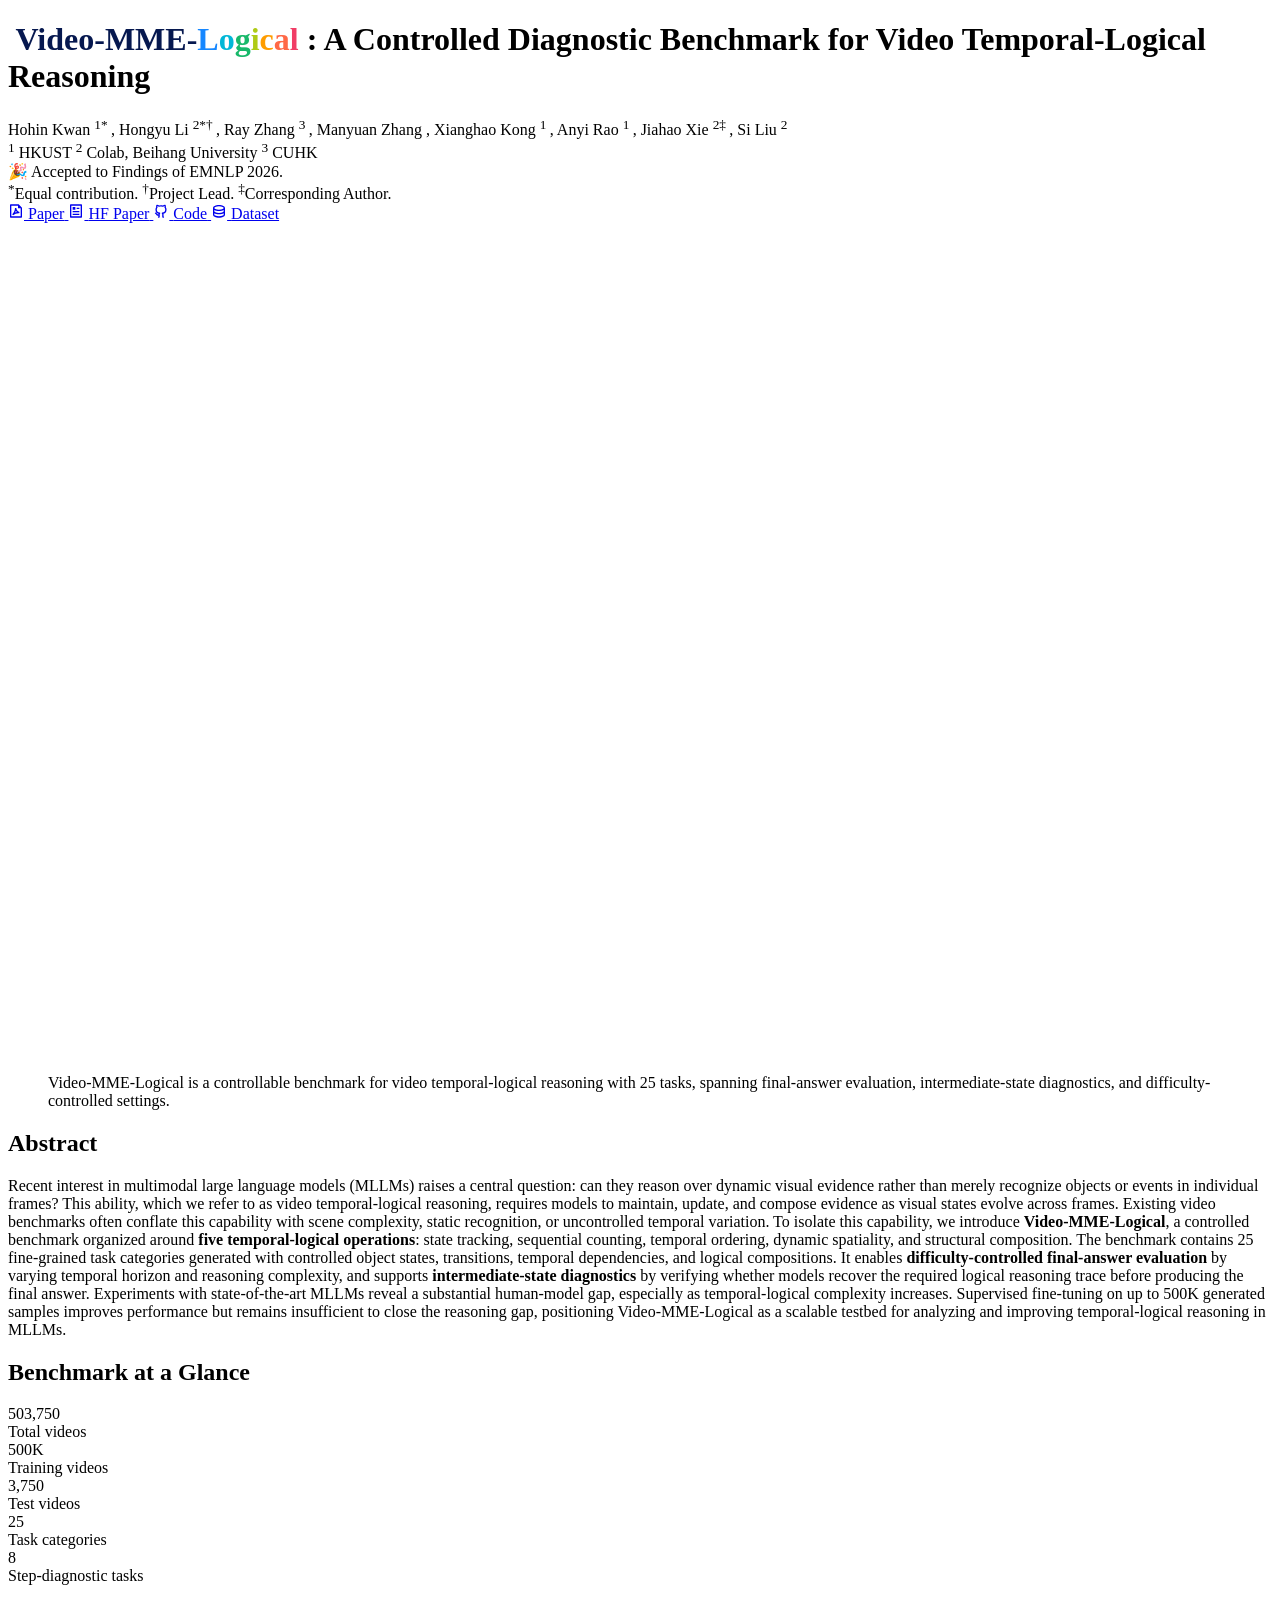
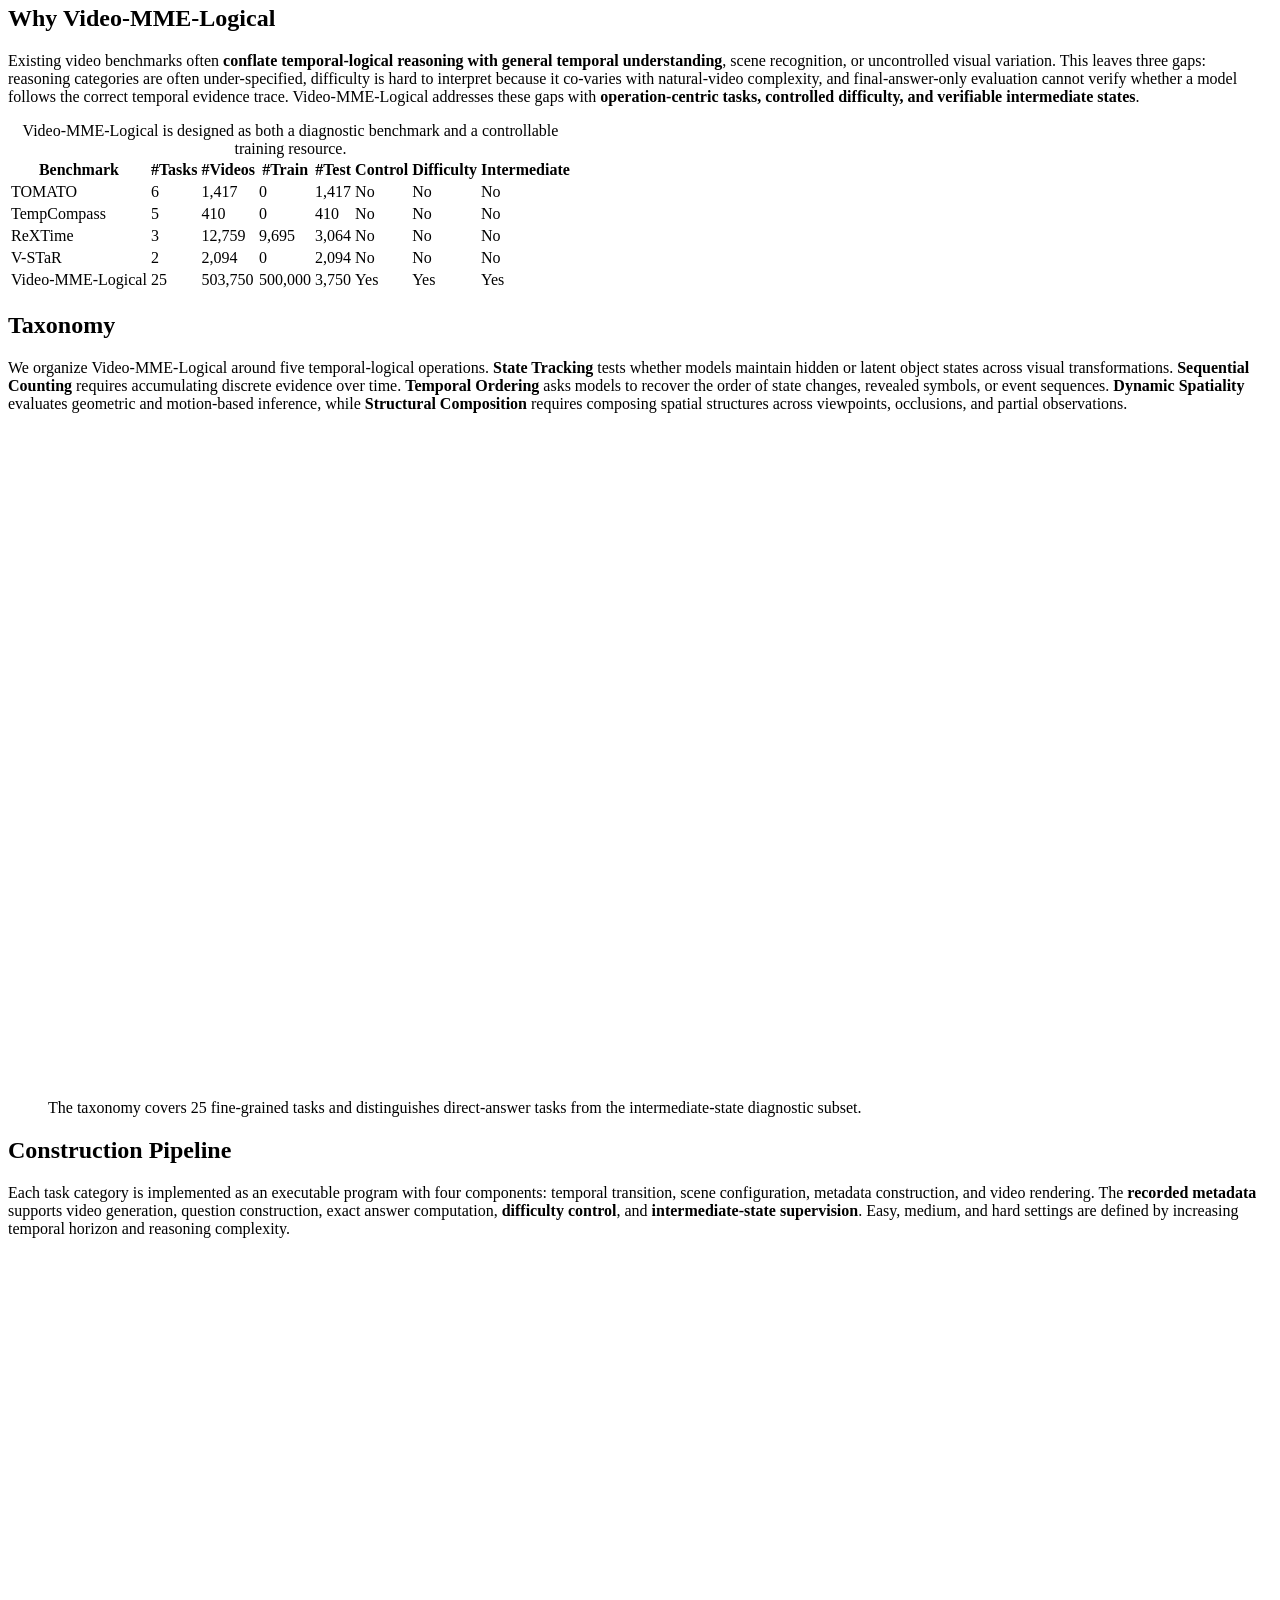
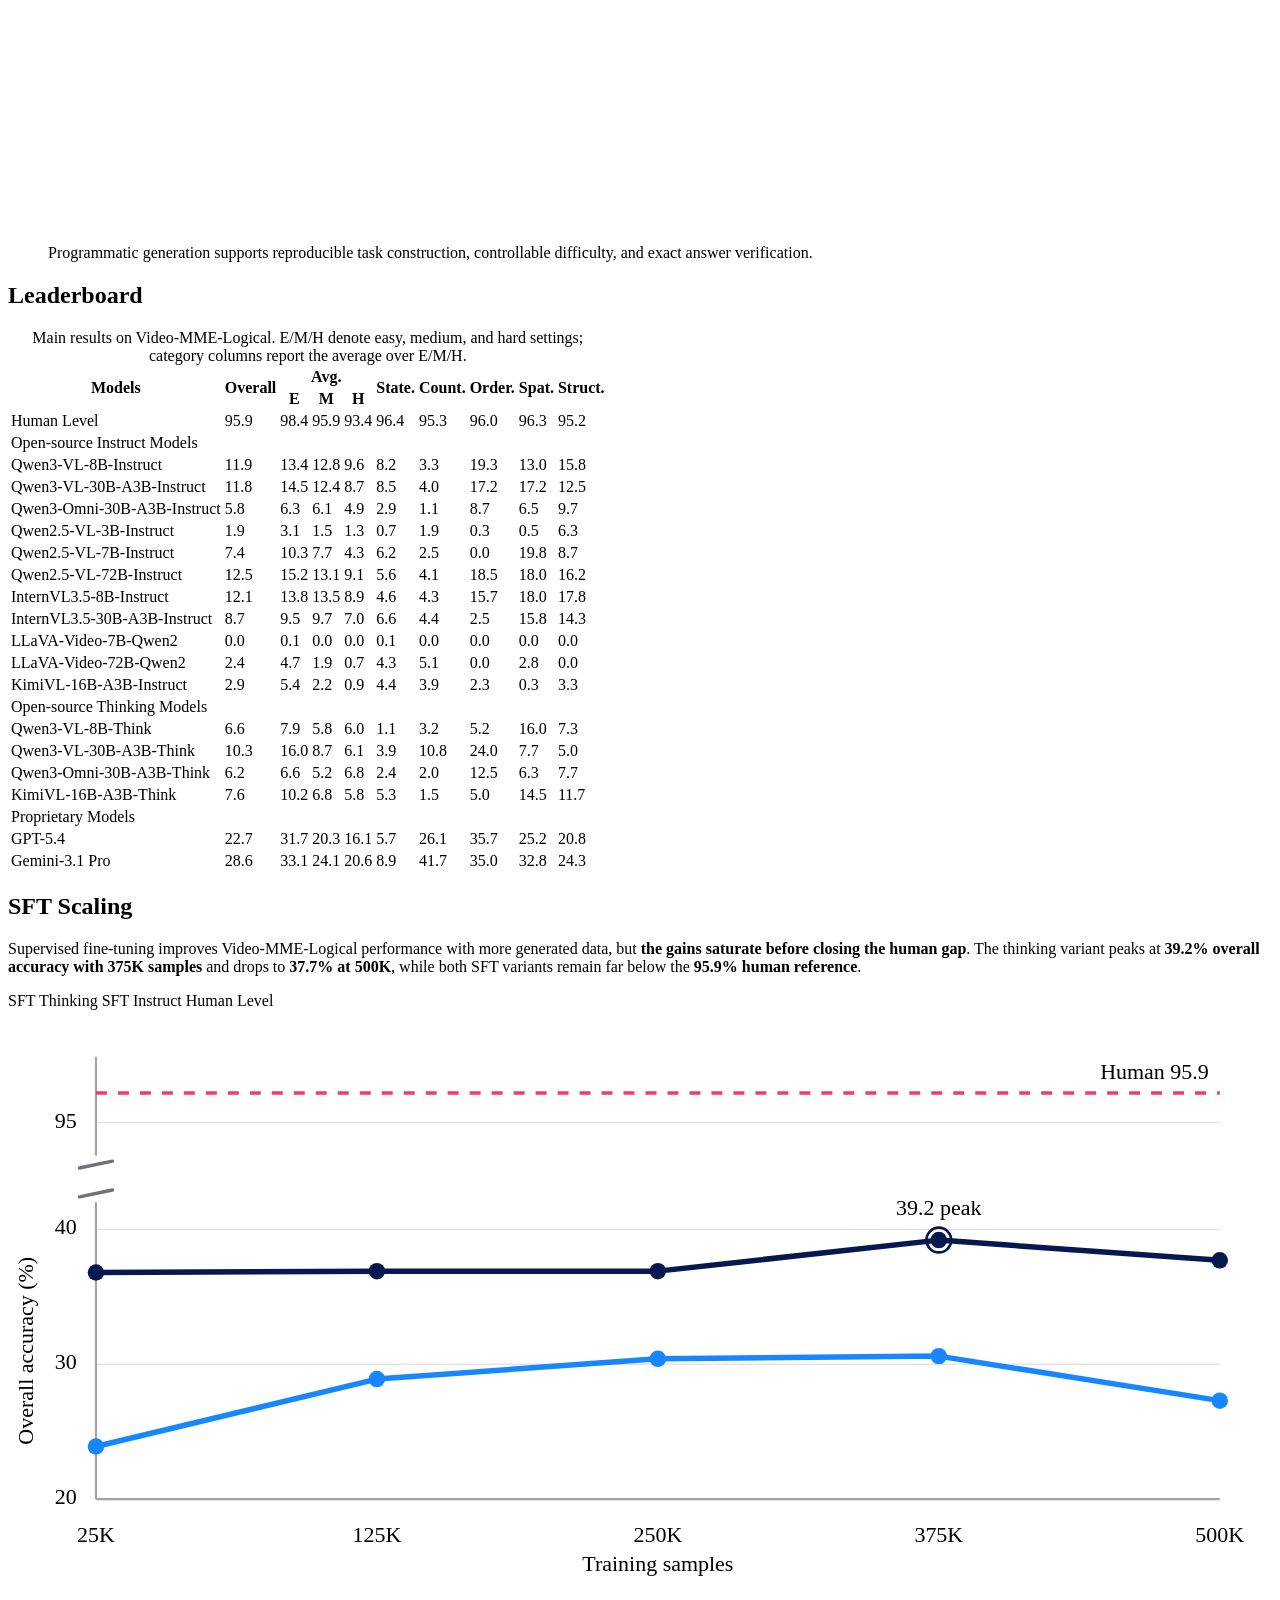
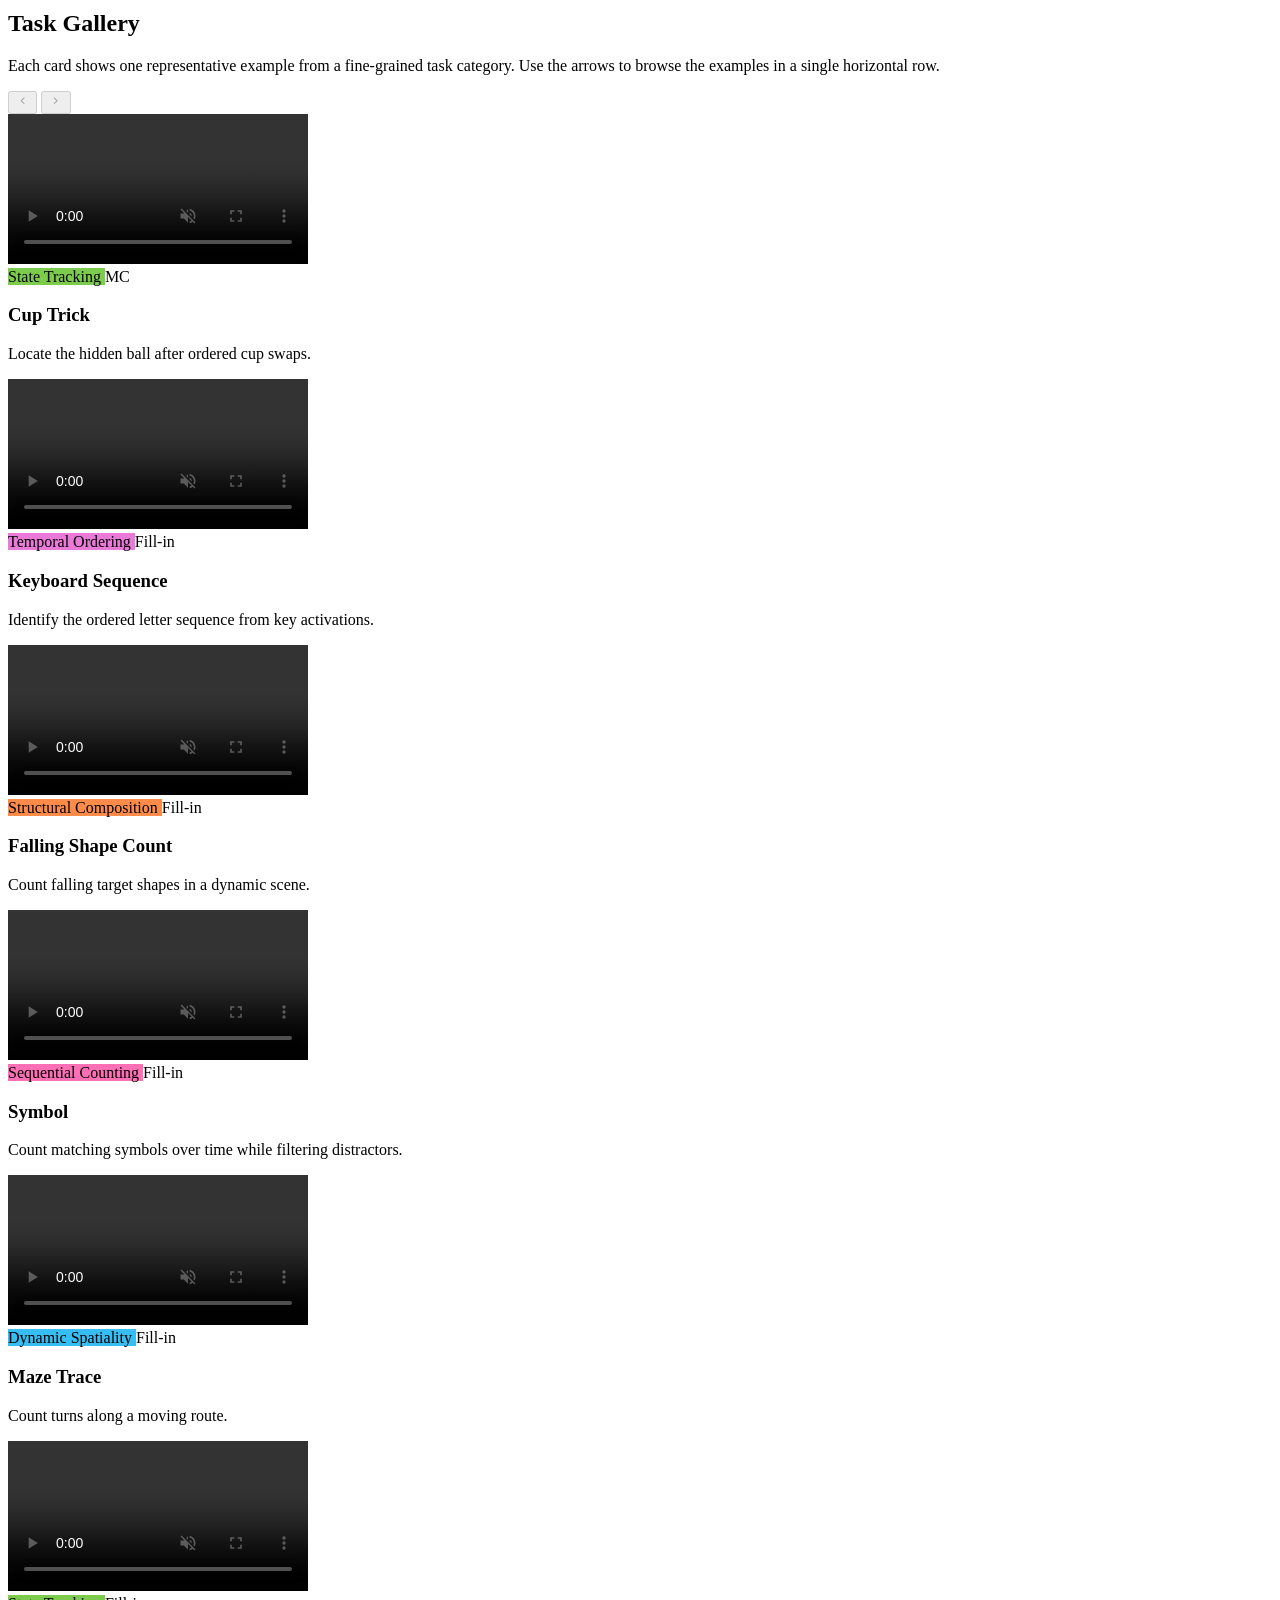
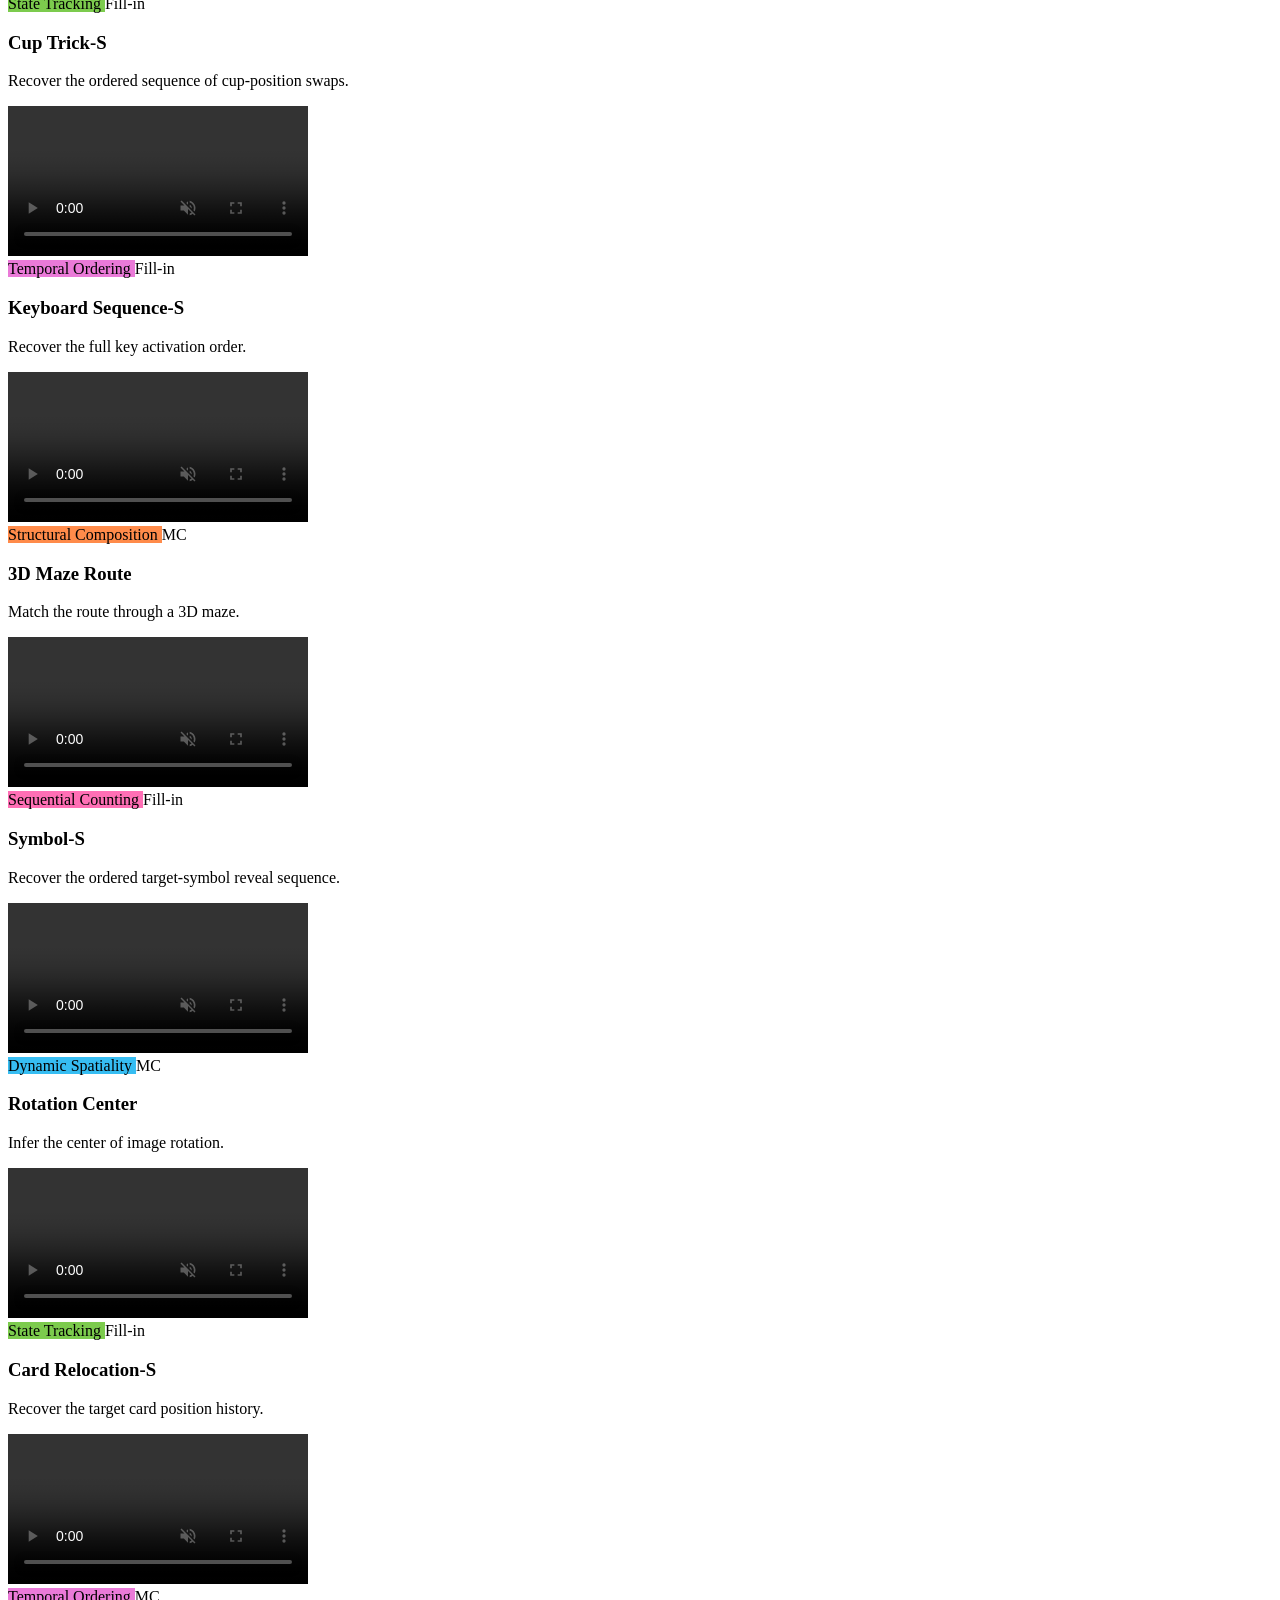
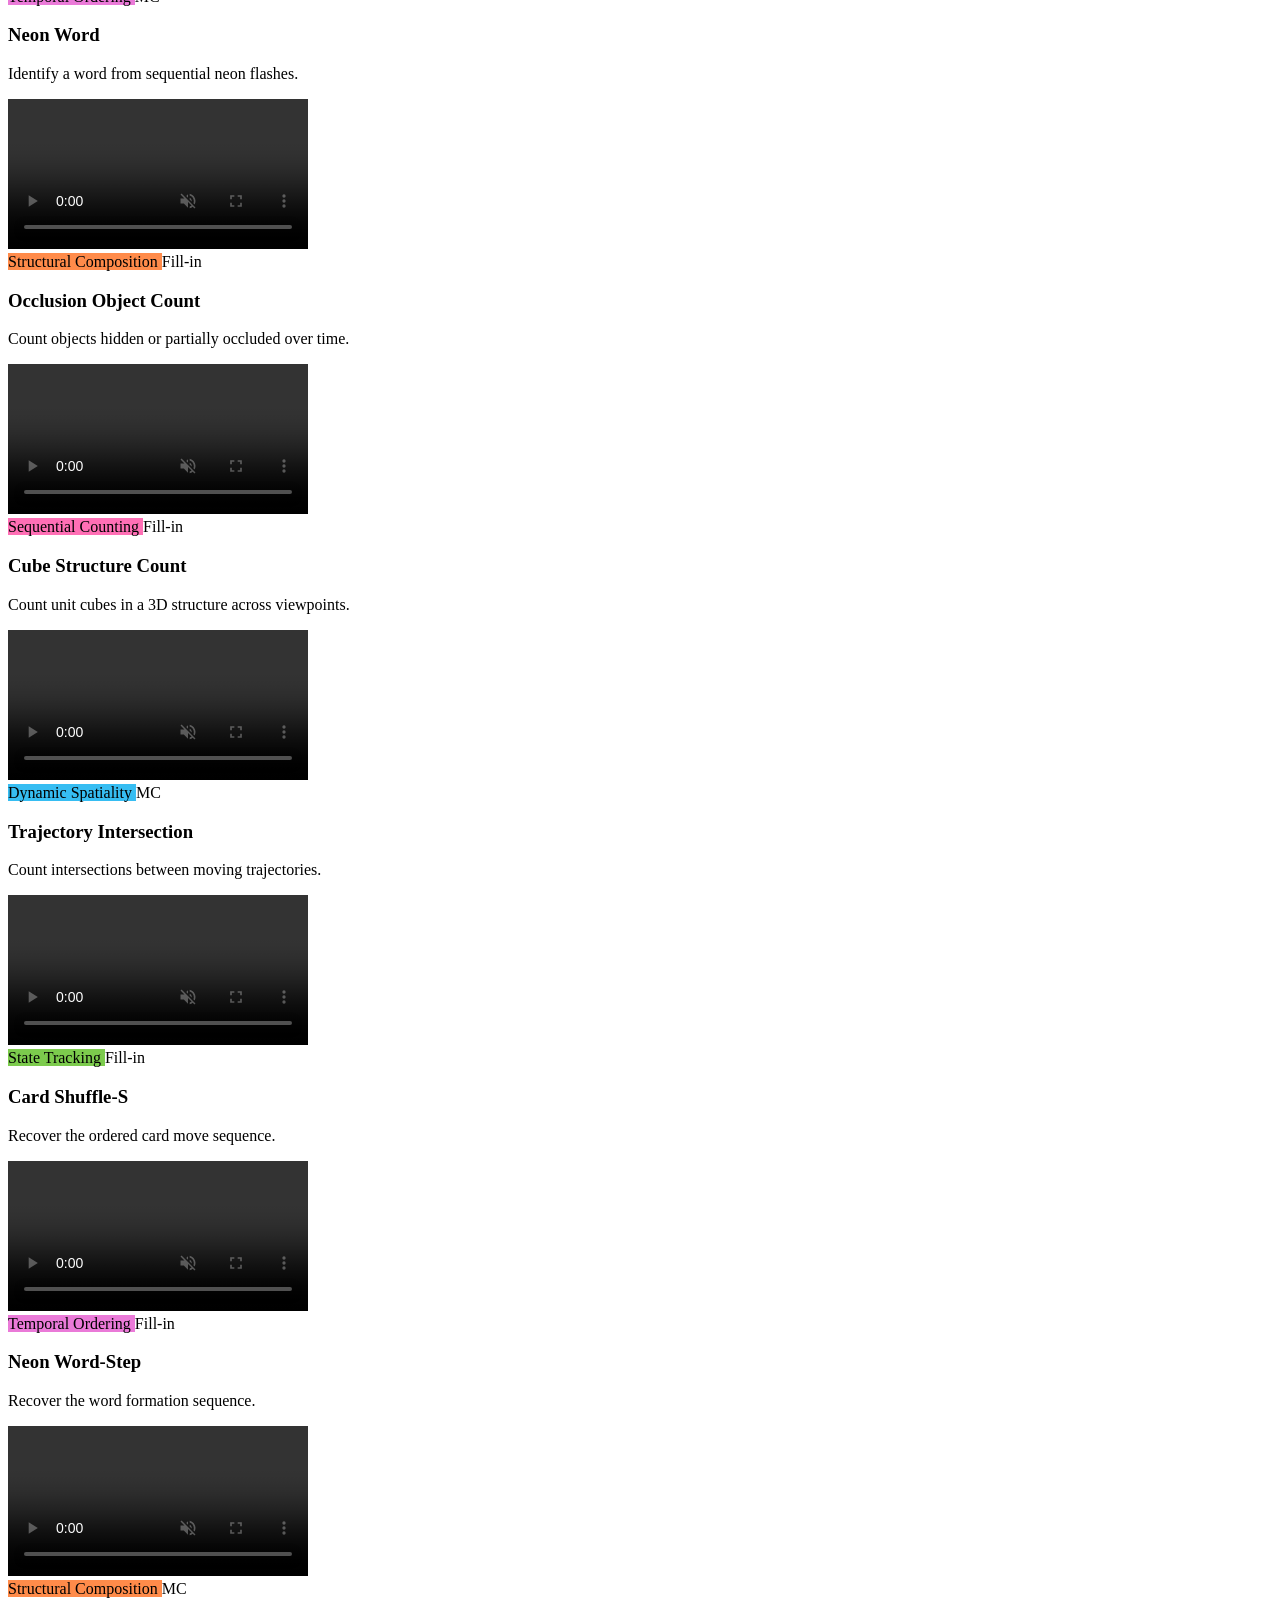
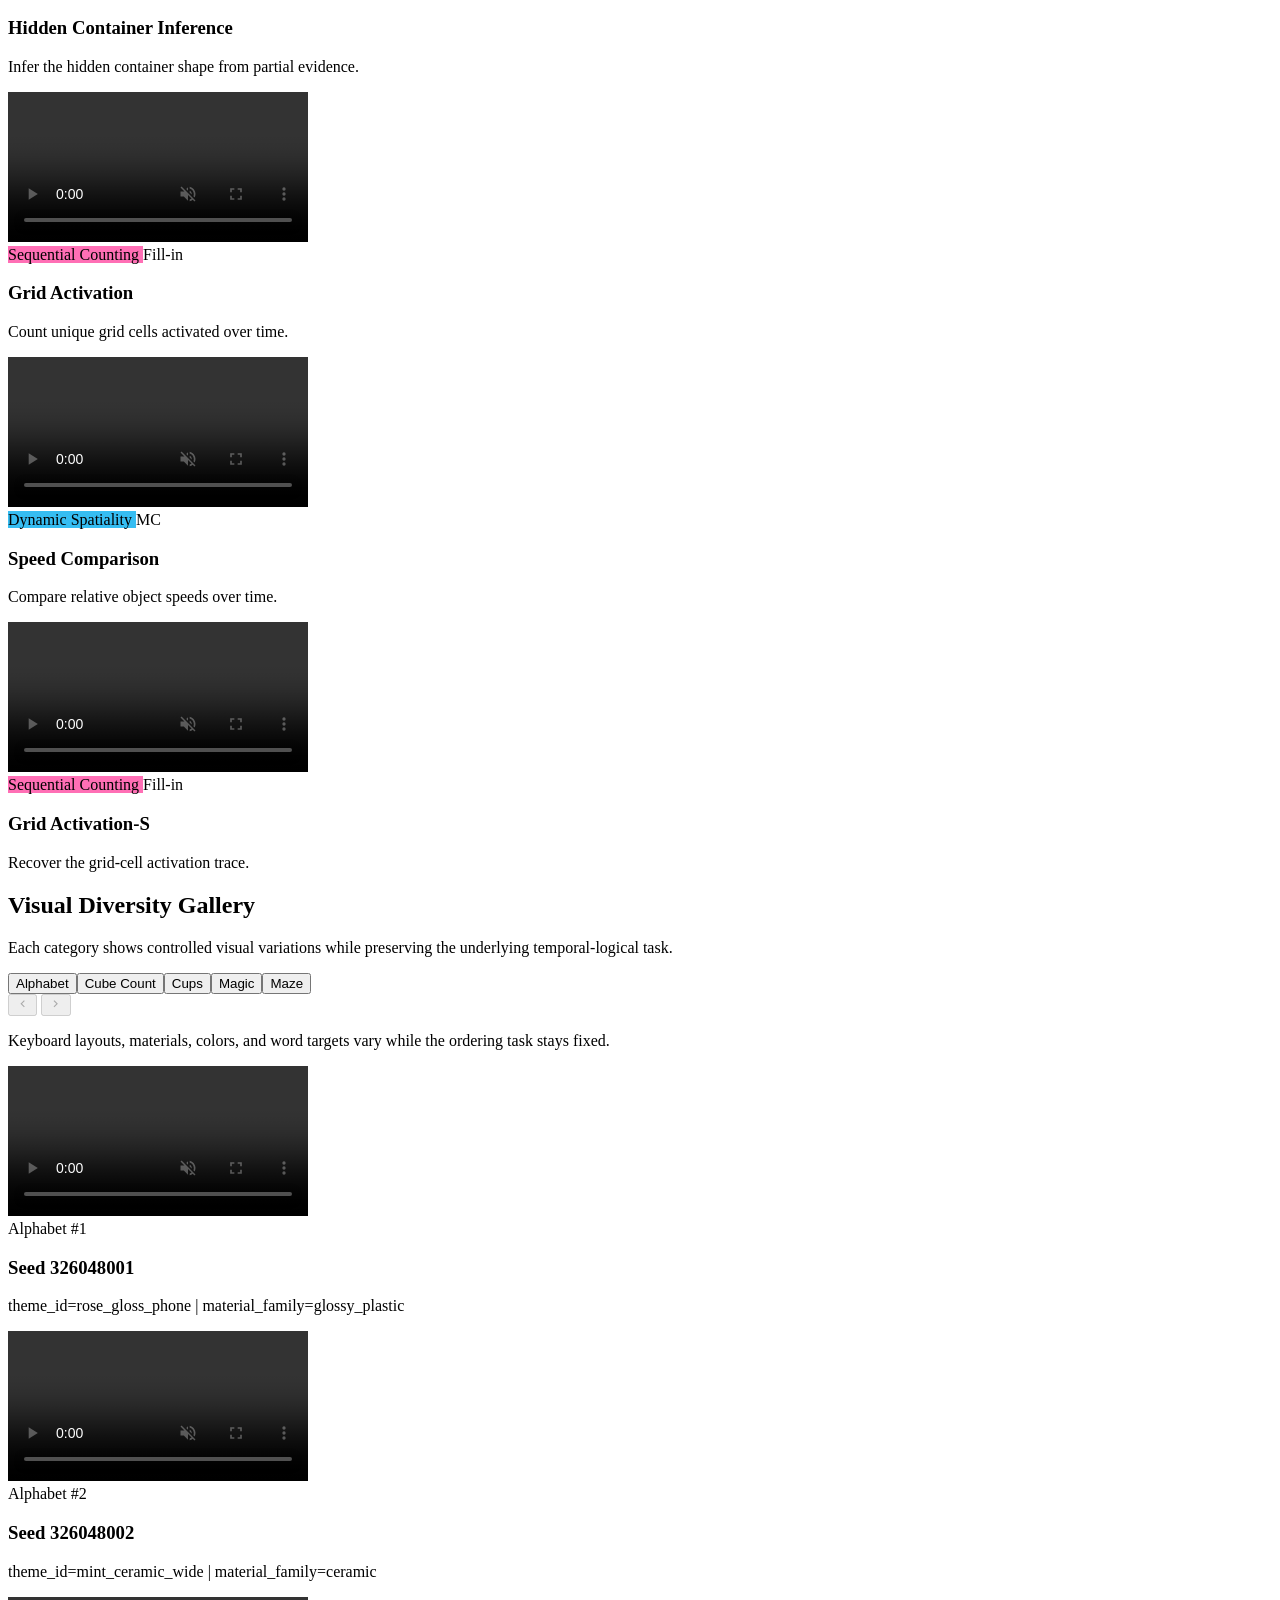
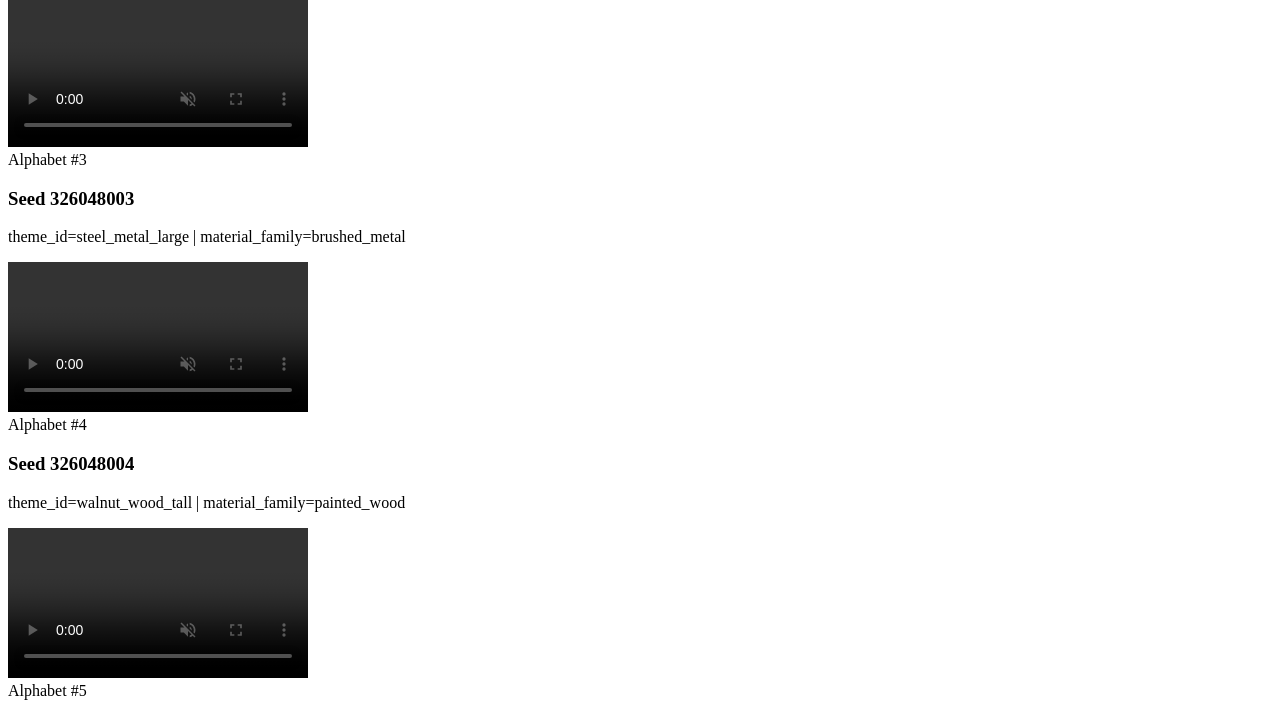
==== commit c49807cc: "Update publication status for EMNLP 2026 Findings" ====
--- a/docs/index.html
+++ b/docs/index.html
@@ -1,5 +1,5 @@
 <!DOCTYPE html><html class="bg-white dark:bg-zinc-900" lang="en" data-theme="light"> <head><meta charset="UTF-8"><meta name="description" content="Video-MME-Logical is a controlled benchmark for video temporal-logical reasoning, organized around five temporal-logical operations with difficulty control and intermediate-state diagnostics."><meta name="viewport" content="width=device-width"><meta name="generator" content="Astro v6.3.5"><link rel="icon" type="image/svg+xml" href="/video-mme-logical/favicon.svg"><meta property="og:title" content="Video-MME-Logical: A Controlled Diagnostic Benchmark for Video Temporal-Logical Reasoning"><meta property="og:description" content="Video-MME-Logical is a controlled benchmark for video temporal-logical reasoning, organized around five temporal-logical operations with difficulty control and intermediate-state diagnostics."><meta property="og:type" content="website"><meta property="og:image" content="/video-mme-logical/screenshot-light.png"><title>Video-MME-Logical: A Controlled Diagnostic Benchmark for Video Temporal-Logical Reasoning</title><script async src="https://plausible.io/js/pa-LuxoOrCQPcATjlifd60M4.js"></script><script>window.plausible=window.plausible||function(){(plausible.q=plausible.q||[]).push(arguments)},plausible.init=plausible.init||function(i){plausible.o=i||{}};
-plausible.init()</script><link rel="stylesheet" href="/video-mme-logical/_astro/index.DcJt7TZ5.css"></head> <body class="prose prose-lg prose-zinc dark:prose-invert prose-a:text-blue-500 prose-a:dark:text-blue-300 prose-a:no-underline prose-a:hover:underline prose-a:font-normal prose-code:bg-zinc-200 prose-code:dark:bg-zinc-800 prose-code:text-zinc-800 prose-code:dark:text-zinc-200 prose-code:px-1.5 prose-code:py-0.5 prose-code:rounded prose-code:font-medium prose-code:before:content-none prose-code:after:content-none max-w-none pt-16 pb-6 font-sans"> <header class="mx-auto mb-12 max-w-[68rem] px-6 text-center"> <h1 class="not-prose m-0 mx-auto max-w-[76rem] text-center font-serif text-4xl font-semibold leading-[1.03] text-zinc-950 md:text-5xl dark:text-zinc-50"> <span class="inline-flex items-baseline whitespace-nowrap align-baseline"> <img src="/video-mme-logical/vml_title_icon.png" alt="" class="mr-3 inline-block h-10 w-auto align-[-0.15em] md:h-12" loading="eager" decoding="async"> <span class="font-bold italic"> <span style="color: #06184f">Video-MME-</span><span style="color: #1687FF">L</span><span style="color: #00B7D7">o</span><span style="color: #18B86A">g</span><span style="color: #AFCB16">i</span><span style="color: #FF9D00">c</span><span style="color: #FF6846">a</span><span style="color: #F13D66">l</span> </span><span>:</span> </span> <span> A Controlled Diagnostic Benchmark for Video Temporal-Logical Reasoning</span> </h1> <div class="flex flex-col items-center gap-6"> <div class="links flex max-w-[58rem] flex-col items-center gap-2 text-center"> <div class="text-balance text-xl leading-8"> <span> Hohin Kwan <sup class="text-sm"> 1* </sup> ,  </span><span> Hongyu Li <sup class="text-sm"> 2*† </sup> ,  </span><span> Ray Zhang <sup class="text-sm"> 3 </sup> ,  </span><span> Manyuan Zhang  ,  </span><span> Xianghao Kong <sup class="text-sm"> 1 </sup> ,  </span><span> Anyi Rao <sup class="text-sm"> 1 </sup> ,  </span><span> Jiahao Xie <sup class="text-sm"> 2‡ </sup> ,  </span><span> Si Liu <sup class="text-sm"> 2 </sup>  </span> </div> <div class="flex flex-wrap justify-center gap-x-5 gap-y-1 text-base text-zinc-700 dark:text-zinc-300"> <span> <sup>1</sup> HKUST </span><span> <sup>2</sup> Colab, Beihang University </span><span> <sup>3</sup> CUHK </span> </div> </div>  <div class="flex flex-wrap justify-center gap-x-3 gap-y-1 text-center text-sm"> <span> <sup>*</sup>Equal contribution. </span><span> <sup>†</sup>Project Lead. </span><span> <sup>‡</sup>Corresponding Author. </span> </div> <div class="not-prose flex flex-row flex-wrap justify-center gap-2"> <a href="https://arxiv.org/pdf/2606.27828" class="flex flex-row items-center gap-2 rounded-full bg-zinc-800 px-5 py-2 text-lg text-white hover:bg-black hover:no-underline dark:bg-zinc-200 dark:text-zinc-900 dark:hover:bg-zinc-50"> <svg width="1em" height="1em" data-icon="ri:file-pdf-2-line">   <symbol id="ai:ri:file-pdf-2-line" viewBox="0 0 24 24"><path fill="currentColor" d="M5 4h10v4h4v12H5zM3.999 2A.995.995 0 0 0 3 2.992v18.016a1 1 0 0 0 .993.992h16.014A1 1 0 0 0 21 20.992V7l-5-5zm6.5 5.5c0 1.577-.455 3.437-1.224 5.153c-.772 1.723-1.814 3.197-2.9 4.066l1.18 1.613c2.927-1.952 6.168-3.29 9.304-2.842l.457-1.939C14.644 12.661 12.5 9.99 12.5 7.5zm.6 5.972c.268-.597.505-1.216.705-1.843a9.7 9.7 0 0 0 1.706 1.966c-.982.176-1.944.465-2.875.833q.248-.471.465-.956"/></symbol><use href="#ai:ri:file-pdf-2-line"></use>  </svg> <span>Paper</span> </a><a href="https://huggingface.co/papers/2606.27828" class="flex flex-row items-center gap-2 rounded-full bg-zinc-800 px-5 py-2 text-lg text-white hover:bg-black hover:no-underline dark:bg-zinc-200 dark:text-zinc-900 dark:hover:bg-zinc-50"> <svg width="1em" height="1em" data-icon="ri:article-line">   <symbol id="ai:ri:article-line" viewBox="0 0 24 24"><path fill="currentColor" d="M20 22H4a1 1 0 0 1-1-1V3a1 1 0 0 1 1-1h16a1 1 0 0 1 1 1v18a1 1 0 0 1-1 1m-1-2V4H5v16zM7 6h4v4H7zm0 6h10v2H7zm0 4h10v2H7zm6-9h4v2h-4z"/></symbol><use href="#ai:ri:article-line"></use>  </svg> <span>HF Paper</span> </a><a href="https://github.com/Mrakas/video-mme-logical" class="flex flex-row items-center gap-2 rounded-full bg-zinc-800 px-5 py-2 text-lg text-white hover:bg-black hover:no-underline dark:bg-zinc-200 dark:text-zinc-900 dark:hover:bg-zinc-50"> <svg width="1em" height="1em" data-icon="ri:github-line">   <symbol id="ai:ri:github-line" viewBox="0 0 24 24"><path fill="currentColor" d="M5.884 18.653c-.3-.2-.558-.455-.86-.816a51 51 0 0 1-.466-.579c-.463-.575-.755-.841-1.056-.95a1 1 0 1 1 .675-1.882c.752.27 1.261.735 1.947 1.588c-.094-.117.34.427.433.539c.19.227.33.365.44.438c.204.137.588.196 1.15.14c.024-.382.094-.753.202-1.095c-2.968-.726-4.648-2.64-4.648-6.396c0-1.24.37-2.356 1.058-3.292c-.218-.894-.185-1.975.302-3.192a1 1 0 0 1 .63-.582c.081-.024.127-.035.208-.047c.803-.124 1.937.17 3.415 1.096a11.7 11.7 0 0 1 2.687-.308c.912 0 1.819.104 2.684.308c1.477-.933 2.614-1.227 3.422-1.096q.128.02.218.05a1 1 0 0 1 .616.58c.487 1.216.52 2.296.302 3.19c.691.936 1.058 2.045 1.058 3.293c0 3.757-1.674 5.665-4.642 6.392c.125.415.19.878.19 1.38c0 .665-.002 1.299-.007 2.01c0 .19-.002.394-.005.706a1 1 0 0 1-.018 1.958c-1.14.227-1.984-.532-1.984-1.525l.002-.447l.005-.705c.005-.707.008-1.337.008-1.997c0-.697-.184-1.152-.426-1.361c-.661-.57-.326-1.654.541-1.751c2.966-.333 4.336-1.482 4.336-4.66c0-.955-.312-1.744-.913-2.404A1 1 0 0 1 17.2 6.19c.166-.414.236-.957.095-1.614l-.01.003c-.491.139-1.11.44-1.858.949a1 1 0 0 1-.833.135a9.6 9.6 0 0 0-2.592-.349c-.89 0-1.772.118-2.592.35a1 1 0 0 1-.829-.134c-.753-.507-1.374-.807-1.87-.947c-.143.653-.072 1.194.093 1.607a1 1 0 0 1-.189 1.045c-.597.655-.913 1.458-.913 2.404c0 3.172 1.371 4.328 4.322 4.66c.865.097 1.202 1.177.545 1.748c-.193.168-.43.732-.43 1.364v3.15c0 .985-.834 1.725-1.96 1.528a1 1 0 0 1-.04-1.962v-.99c-.91.061-1.661-.088-2.254-.485"/></symbol><use href="#ai:ri:github-line"></use>  </svg> <span>Code</span> </a><a href="https://huggingface.co/datasets/marcuskwan/video-mme-logical" class="flex flex-row items-center gap-2 rounded-full bg-zinc-800 px-5 py-2 text-lg text-white hover:bg-black hover:no-underline dark:bg-zinc-200 dark:text-zinc-900 dark:hover:bg-zinc-50"> <svg width="1em" height="1em" data-icon="ri:database-2-line">   <symbol id="ai:ri:database-2-line" viewBox="0 0 24 24"><path fill="currentColor" d="M5 12.5c0 .313.461.858 1.53 1.393C7.914 14.585 9.877 15 12 15s4.086-.415 5.47-1.107c1.069-.535 1.53-1.08 1.53-1.393v-2.171C17.35 11.349 14.827 12 12 12s-5.35-.652-7-1.671zm14 2.829C17.35 16.349 14.827 17 12 17s-5.35-.652-7-1.671V17.5c0 .313.461.858 1.53 1.393C7.914 19.585 9.877 20 12 20s4.086-.415 5.47-1.107c1.069-.535 1.53-1.08 1.53-1.393zM3 17.5v-10C3 5.015 7.03 3 12 3s9 2.015 9 4.5v10c0 2.485-4.03 4.5-9 4.5s-9-2.015-9-4.5m9-7.5c2.123 0 4.086-.415 5.47-1.107C18.539 8.358 19 7.813 19 7.5s-.461-.858-1.53-1.393C16.086 5.415 14.123 5 12 5s-4.086.415-5.47 1.107C5.461 6.642 5 7.187 5 7.5s.461.858 1.53 1.393C7.914 9.585 9.877 10 12 10"/></symbol><use href="#ai:ri:database-2-line"></use>  </svg> <span>Dataset</span> </a> </div> </div> </header> <main> <div class="mx-[calc(max(var(--minimum-inline-margin),(100cqw-100rem)/2)-var(--actual-inline-margin))]"> <figure> <div class="flex w-full justify-center **:my-0"> <picture> <source srcset="/video-mme-logical/_astro/figure1.pdf_q4u3b.avif 640w, /video-mme-logical/_astro/figure1.pdf_Zl7XuC.avif 750w, /video-mme-logical/_astro/figure1.pdf_1XkT29.avif 828w, /video-mme-logical/_astro/figure1.pdf_1BiKyk.avif 1080w, /video-mme-logical/_astro/figure1.pdf_Z145TJ2.avif 1280w, /video-mme-logical/_astro/figure1.pdf_ZUOCxo.avif 1668w, /video-mme-logical/_astro/figure1.pdf_1j2tqR.avif 1814w" type="image/avif">  <img src="/video-mme-logical/_astro/figure1.pdf_ZCdjNU.png" srcset="/video-mme-logical/_astro/figure1.pdf_ZVMl2l.png 640w, /video-mme-logical/_astro/figure1.pdf_Z1HYNA9.png 750w, /video-mme-logical/_astro/figure1.pdf_At3VC.png 828w, /video-mme-logical/_astro/figure1.pdf_ZjW2Gs.png 1080w, /video-mme-logical/_astro/figure1.pdf_24PpO7.png 1280w, /video-mme-logical/_astro/figure1.pdf_2d6H0K.png 1668w, /video-mme-logical/_astro/figure1.pdf_ZCdjNU.png 1814w" style="max-width: min(100%, 60rem);" alt="Overview of Video-MME-Logical task categories and benchmark design" loading="eager" decoding="sync" fetchpriority="high" sizes="(min-width: 1814px) 1814px, 100vw" data-astro-image="constrained" data-astro-image-fit="contain" data-astro-image-pos="center" width="1814" height="815" class="rounded-lg max-h-[calc(100svh-3rem)] max-w-full w-min mx-auto "> </picture> </div> <figcaption class="text-center"> <p>Video-MME-Logical is a controllable benchmark for video temporal-logical reasoning with 25 tasks, spanning final-answer evaluation, intermediate-state diagnostics, and difficulty-controlled settings.</p> </figcaption> </figure> </div>
+plausible.init()</script><link rel="stylesheet" href="/video-mme-logical/_astro/index.DcJt7TZ5.css"></head> <body class="prose prose-lg prose-zinc dark:prose-invert prose-a:text-blue-500 prose-a:dark:text-blue-300 prose-a:no-underline prose-a:hover:underline prose-a:font-normal prose-code:bg-zinc-200 prose-code:dark:bg-zinc-800 prose-code:text-zinc-800 prose-code:dark:text-zinc-200 prose-code:px-1.5 prose-code:py-0.5 prose-code:rounded prose-code:font-medium prose-code:before:content-none prose-code:after:content-none max-w-none pt-16 pb-6 font-sans"> <header class="mx-auto mb-12 max-w-[68rem] px-6 text-center"> <h1 class="not-prose m-0 mx-auto max-w-[76rem] text-center font-serif text-4xl font-semibold leading-[1.03] text-zinc-950 md:text-5xl dark:text-zinc-50"> <span class="inline-flex items-baseline whitespace-nowrap align-baseline"> <img src="/video-mme-logical/vml_title_icon.png" alt="" class="mr-3 inline-block h-10 w-auto align-[-0.15em] md:h-12" loading="eager" decoding="async"> <span class="font-bold italic"> <span style="color: #06184f">Video-MME-</span><span style="color: #1687FF">L</span><span style="color: #00B7D7">o</span><span style="color: #18B86A">g</span><span style="color: #AFCB16">i</span><span style="color: #FF9D00">c</span><span style="color: #FF6846">a</span><span style="color: #F13D66">l</span> </span><span>:</span> </span> <span> A Controlled Diagnostic Benchmark for Video Temporal-Logical Reasoning</span> </h1> <div class="flex flex-col items-center gap-6"> <div class="links flex max-w-[58rem] flex-col items-center gap-2 text-center"> <div class="text-balance text-xl leading-8"> <span> Hohin Kwan <sup class="text-sm"> 1* </sup> ,  </span><span> Hongyu Li <sup class="text-sm"> 2*† </sup> ,  </span><span> Ray Zhang <sup class="text-sm"> 3 </sup> ,  </span><span> Manyuan Zhang  ,  </span><span> Xianghao Kong <sup class="text-sm"> 1 </sup> ,  </span><span> Anyi Rao <sup class="text-sm"> 1 </sup> ,  </span><span> Jiahao Xie <sup class="text-sm"> 2‡ </sup> ,  </span><span> Si Liu <sup class="text-sm"> 2 </sup>  </span> </div> <div class="flex flex-wrap justify-center gap-x-5 gap-y-1 text-base text-zinc-700 dark:text-zinc-300"> <span> <sup>1</sup> HKUST </span><span> <sup>2</sup> Colab, Beihang University </span><span> <sup>3</sup> CUHK </span> </div> </div> <div>🎉 Accepted to Findings of EMNLP 2026.</div> <div class="flex flex-wrap justify-center gap-x-3 gap-y-1 text-center text-sm"> <span> <sup>*</sup>Equal contribution. </span><span> <sup>†</sup>Project Lead. </span><span> <sup>‡</sup>Corresponding Author. </span> </div> <div class="not-prose flex flex-row flex-wrap justify-center gap-2"> <a href="https://arxiv.org/pdf/2606.27828" class="flex flex-row items-center gap-2 rounded-full bg-zinc-800 px-5 py-2 text-lg text-white hover:bg-black hover:no-underline dark:bg-zinc-200 dark:text-zinc-900 dark:hover:bg-zinc-50"> <svg width="1em" height="1em" data-icon="ri:file-pdf-2-line">   <symbol id="ai:ri:file-pdf-2-line" viewBox="0 0 24 24"><path fill="currentColor" d="M5 4h10v4h4v12H5zM3.999 2A.995.995 0 0 0 3 2.992v18.016a1 1 0 0 0 .993.992h16.014A1 1 0 0 0 21 20.992V7l-5-5zm6.5 5.5c0 1.577-.455 3.437-1.224 5.153c-.772 1.723-1.814 3.197-2.9 4.066l1.18 1.613c2.927-1.952 6.168-3.29 9.304-2.842l.457-1.939C14.644 12.661 12.5 9.99 12.5 7.5zm.6 5.972c.268-.597.505-1.216.705-1.843a9.7 9.7 0 0 0 1.706 1.966c-.982.176-1.944.465-2.875.833q.248-.471.465-.956"/></symbol><use href="#ai:ri:file-pdf-2-line"></use>  </svg> <span>Paper</span> </a><a href="https://huggingface.co/papers/2606.27828" class="flex flex-row items-center gap-2 rounded-full bg-zinc-800 px-5 py-2 text-lg text-white hover:bg-black hover:no-underline dark:bg-zinc-200 dark:text-zinc-900 dark:hover:bg-zinc-50"> <svg width="1em" height="1em" data-icon="ri:article-line">   <symbol id="ai:ri:article-line" viewBox="0 0 24 24"><path fill="currentColor" d="M20 22H4a1 1 0 0 1-1-1V3a1 1 0 0 1 1-1h16a1 1 0 0 1 1 1v18a1 1 0 0 1-1 1m-1-2V4H5v16zM7 6h4v4H7zm0 6h10v2H7zm0 4h10v2H7zm6-9h4v2h-4z"/></symbol><use href="#ai:ri:article-line"></use>  </svg> <span>HF Paper</span> </a><a href="https://github.com/Mrakas/video-mme-logical" class="flex flex-row items-center gap-2 rounded-full bg-zinc-800 px-5 py-2 text-lg text-white hover:bg-black hover:no-underline dark:bg-zinc-200 dark:text-zinc-900 dark:hover:bg-zinc-50"> <svg width="1em" height="1em" data-icon="ri:github-line">   <symbol id="ai:ri:github-line" viewBox="0 0 24 24"><path fill="currentColor" d="M5.884 18.653c-.3-.2-.558-.455-.86-.816a51 51 0 0 1-.466-.579c-.463-.575-.755-.841-1.056-.95a1 1 0 1 1 .675-1.882c.752.27 1.261.735 1.947 1.588c-.094-.117.34.427.433.539c.19.227.33.365.44.438c.204.137.588.196 1.15.14c.024-.382.094-.753.202-1.095c-2.968-.726-4.648-2.64-4.648-6.396c0-1.24.37-2.356 1.058-3.292c-.218-.894-.185-1.975.302-3.192a1 1 0 0 1 .63-.582c.081-.024.127-.035.208-.047c.803-.124 1.937.17 3.415 1.096a11.7 11.7 0 0 1 2.687-.308c.912 0 1.819.104 2.684.308c1.477-.933 2.614-1.227 3.422-1.096q.128.02.218.05a1 1 0 0 1 .616.58c.487 1.216.52 2.296.302 3.19c.691.936 1.058 2.045 1.058 3.293c0 3.757-1.674 5.665-4.642 6.392c.125.415.19.878.19 1.38c0 .665-.002 1.299-.007 2.01c0 .19-.002.394-.005.706a1 1 0 0 1-.018 1.958c-1.14.227-1.984-.532-1.984-1.525l.002-.447l.005-.705c.005-.707.008-1.337.008-1.997c0-.697-.184-1.152-.426-1.361c-.661-.57-.326-1.654.541-1.751c2.966-.333 4.336-1.482 4.336-4.66c0-.955-.312-1.744-.913-2.404A1 1 0 0 1 17.2 6.19c.166-.414.236-.957.095-1.614l-.01.003c-.491.139-1.11.44-1.858.949a1 1 0 0 1-.833.135a9.6 9.6 0 0 0-2.592-.349c-.89 0-1.772.118-2.592.35a1 1 0 0 1-.829-.134c-.753-.507-1.374-.807-1.87-.947c-.143.653-.072 1.194.093 1.607a1 1 0 0 1-.189 1.045c-.597.655-.913 1.458-.913 2.404c0 3.172 1.371 4.328 4.322 4.66c.865.097 1.202 1.177.545 1.748c-.193.168-.43.732-.43 1.364v3.15c0 .985-.834 1.725-1.96 1.528a1 1 0 0 1-.04-1.962v-.99c-.91.061-1.661-.088-2.254-.485"/></symbol><use href="#ai:ri:github-line"></use>  </svg> <span>Code</span> </a><a href="https://huggingface.co/datasets/marcuskwan/video-mme-logical" class="flex flex-row items-center gap-2 rounded-full bg-zinc-800 px-5 py-2 text-lg text-white hover:bg-black hover:no-underline dark:bg-zinc-200 dark:text-zinc-900 dark:hover:bg-zinc-50"> <svg width="1em" height="1em" data-icon="ri:database-2-line">   <symbol id="ai:ri:database-2-line" viewBox="0 0 24 24"><path fill="currentColor" d="M5 12.5c0 .313.461.858 1.53 1.393C7.914 14.585 9.877 15 12 15s4.086-.415 5.47-1.107c1.069-.535 1.53-1.08 1.53-1.393v-2.171C17.35 11.349 14.827 12 12 12s-5.35-.652-7-1.671zm14 2.829C17.35 16.349 14.827 17 12 17s-5.35-.652-7-1.671V17.5c0 .313.461.858 1.53 1.393C7.914 19.585 9.877 20 12 20s4.086-.415 5.47-1.107c1.069-.535 1.53-1.08 1.53-1.393zM3 17.5v-10C3 5.015 7.03 3 12 3s9 2.015 9 4.5v10c0 2.485-4.03 4.5-9 4.5s-9-2.015-9-4.5m9-7.5c2.123 0 4.086-.415 5.47-1.107C18.539 8.358 19 7.813 19 7.5s-.461-.858-1.53-1.393C16.086 5.415 14.123 5 12 5s-4.086.415-5.47 1.107C5.461 6.642 5 7.187 5 7.5s.461.858 1.53 1.393C7.914 9.585 9.877 10 12 10"/></symbol><use href="#ai:ri:database-2-line"></use>  </svg> <span>Dataset</span> </a> </div> </div> </header> <main> <div class="mx-[calc(max(var(--minimum-inline-margin),(100cqw-100rem)/2)-var(--actual-inline-margin))]"> <figure> <div class="flex w-full justify-center **:my-0"> <picture> <source srcset="/video-mme-logical/_astro/figure1.pdf_q4u3b.avif 640w, /video-mme-logical/_astro/figure1.pdf_Zl7XuC.avif 750w, /video-mme-logical/_astro/figure1.pdf_1XkT29.avif 828w, /video-mme-logical/_astro/figure1.pdf_1BiKyk.avif 1080w, /video-mme-logical/_astro/figure1.pdf_Z145TJ2.avif 1280w, /video-mme-logical/_astro/figure1.pdf_ZUOCxo.avif 1668w, /video-mme-logical/_astro/figure1.pdf_1j2tqR.avif 1814w" type="image/avif">  <img src="/video-mme-logical/_astro/figure1.pdf_ZCdjNU.png" srcset="/video-mme-logical/_astro/figure1.pdf_ZVMl2l.png 640w, /video-mme-logical/_astro/figure1.pdf_Z1HYNA9.png 750w, /video-mme-logical/_astro/figure1.pdf_At3VC.png 828w, /video-mme-logical/_astro/figure1.pdf_ZjW2Gs.png 1080w, /video-mme-logical/_astro/figure1.pdf_24PpO7.png 1280w, /video-mme-logical/_astro/figure1.pdf_2d6H0K.png 1668w, /video-mme-logical/_astro/figure1.pdf_ZCdjNU.png 1814w" style="max-width: min(100%, 60rem);" alt="Overview of Video-MME-Logical task categories and benchmark design" loading="eager" decoding="sync" fetchpriority="high" sizes="(min-width: 1814px) 1814px, 100vw" data-astro-image="constrained" data-astro-image-fit="contain" data-astro-image-pos="center" width="1814" height="815" class="rounded-lg max-h-[calc(100svh-3rem)] max-w-full w-min mx-auto "> </picture> </div> <figcaption class="text-center"> <p>Video-MME-Logical is a controllable benchmark for video temporal-logical reasoning with 25 tasks, spanning final-answer evaluation, intermediate-state diagnostics, and difficulty-controlled settings.</p> </figcaption> </figure> </div>
 <div class="full-bleed bg-zinc-200 py-8 dark:bg-zinc-800"> <div class="mx-[var(--actual-inline-margin)] [&>:first-child]:mt-0 [&>:last-child]:mb-0"> <h2 id="abstract">Abstract</h2><p>Recent interest in multimodal large language models (MLLMs) raises a central question: can they reason over dynamic visual evidence rather than merely recognize objects or events in individual frames? This ability, which we refer to as video temporal-logical reasoning, requires models to maintain, update, and compose evidence as visual states evolve across frames. Existing video benchmarks often conflate this capability with scene complexity, static recognition, or uncontrolled temporal variation. To isolate this capability, we introduce <strong>Video-MME-Logical</strong>, a controlled benchmark organized around <strong>five temporal-logical operations</strong>: state tracking, sequential counting, temporal ordering, dynamic spatiality, and structural composition. The benchmark contains 25 fine-grained task categories generated with controlled object states, transitions, temporal dependencies, and logical compositions. It enables <strong>difficulty-controlled final-answer evaluation</strong> by varying temporal horizon and reasoning complexity, and supports <strong>intermediate-state diagnostics</strong> by verifying whether models recover the required logical reasoning trace before producing the final answer. Experiments with state-of-the-art MLLMs reveal a substantial human-model gap, especially as temporal-logical complexity increases. Supervised fine-tuning on up to 500K generated samples improves performance but remains insufficient to close the reasoning gap, positioning Video-MME-Logical as a scalable testbed for analyzing and improving temporal-logical reasoning in MLLMs.</p> </div> </div>
 <h2 id="benchmark-at-a-glance">Benchmark at a Glance</h2>
 <div class="not-prose grid grid-cols-2 gap-3 md:grid-cols-5"><div class="rounded-md border border-zinc-200 p-4 dark:border-zinc-800"><div class="text-2xl font-semibold">503,750</div><div class="text-sm text-zinc-600 dark:text-zinc-400">Total videos</div></div><div class="rounded-md border border-zinc-200 p-4 dark:border-zinc-800"><div class="text-2xl font-semibold">500K</div><div class="text-sm text-zinc-600 dark:text-zinc-400">Training videos</div></div><div class="rounded-md border border-zinc-200 p-4 dark:border-zinc-800"><div class="text-2xl font-semibold">3,750</div><div class="text-sm text-zinc-600 dark:text-zinc-400">Test videos</div></div><div class="rounded-md border border-zinc-200 p-4 dark:border-zinc-800"><div class="text-2xl font-semibold">25</div><div class="text-sm text-zinc-600 dark:text-zinc-400">Task categories</div></div><div class="rounded-md border border-zinc-200 p-4 dark:border-zinc-800"><div class="text-2xl font-semibold">8</div><div class="text-sm text-zinc-600 dark:text-zinc-400">Step-diagnostic tasks</div></div></div>
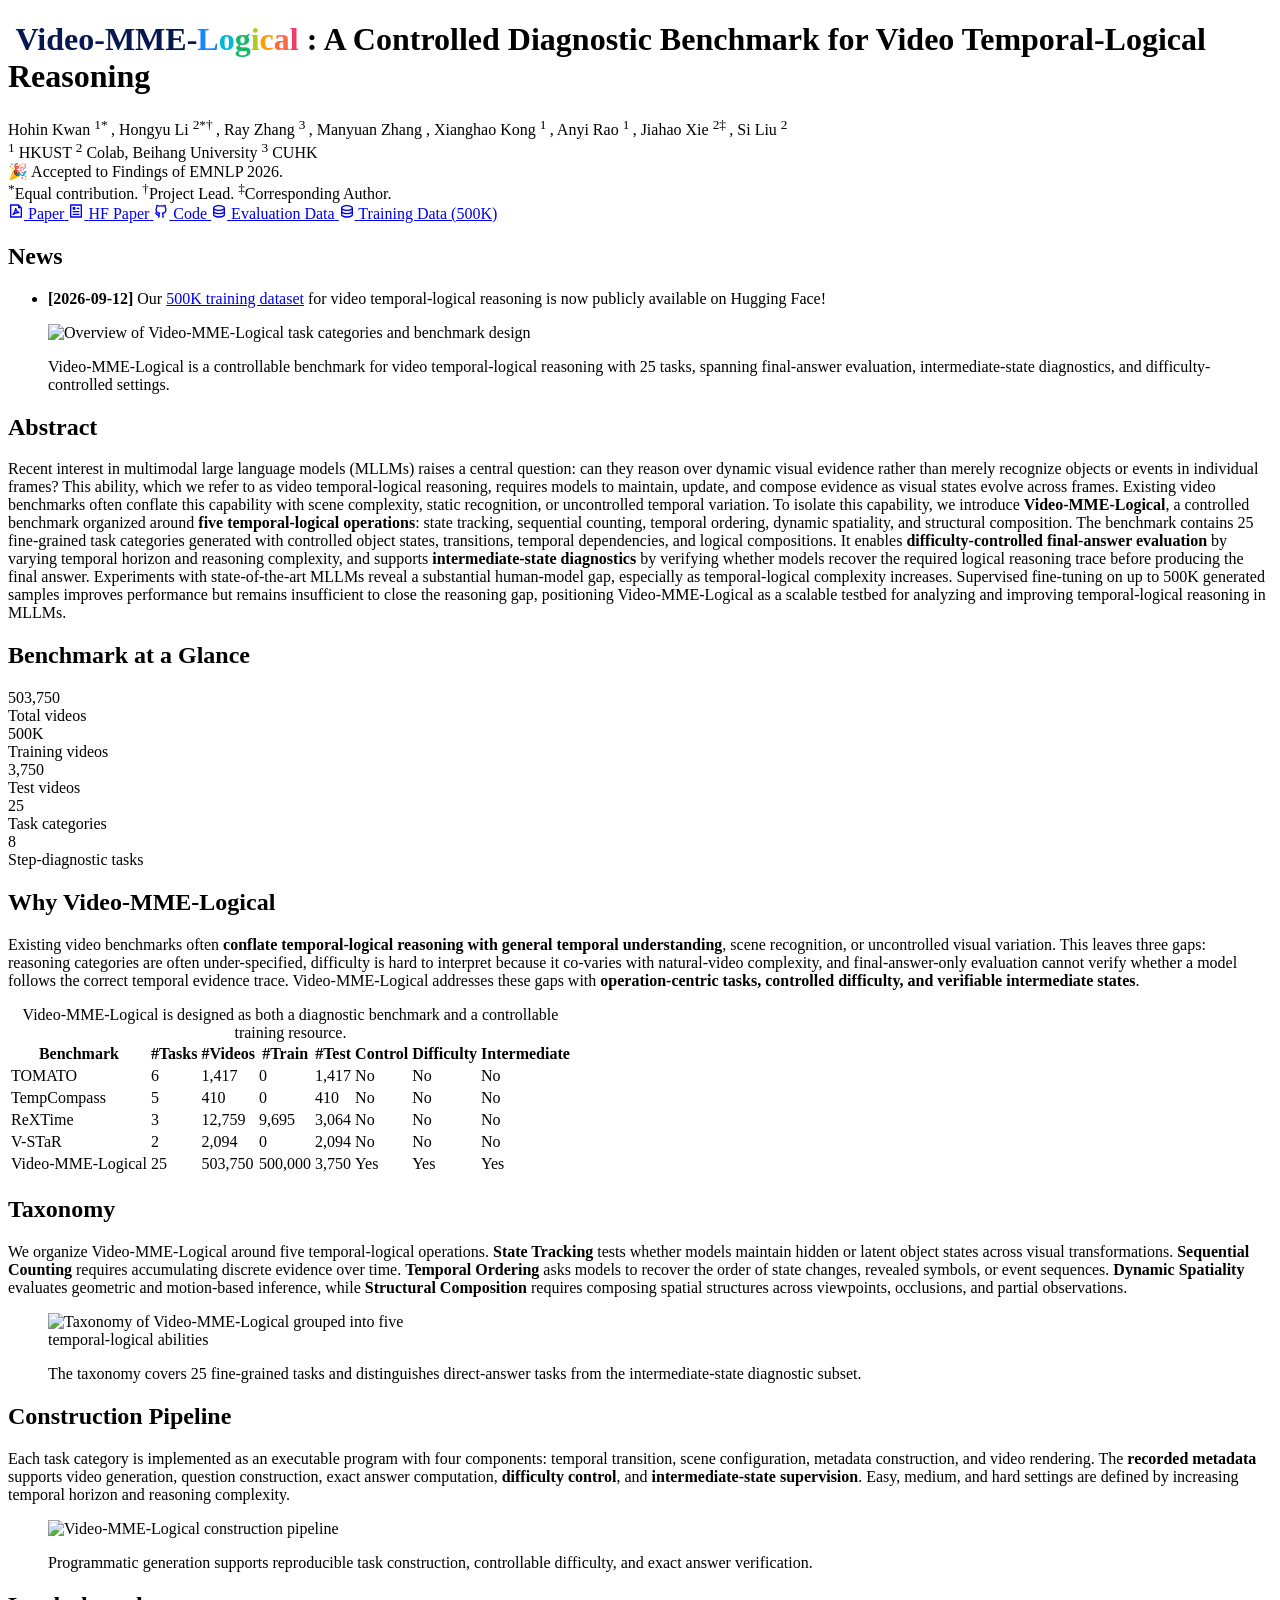
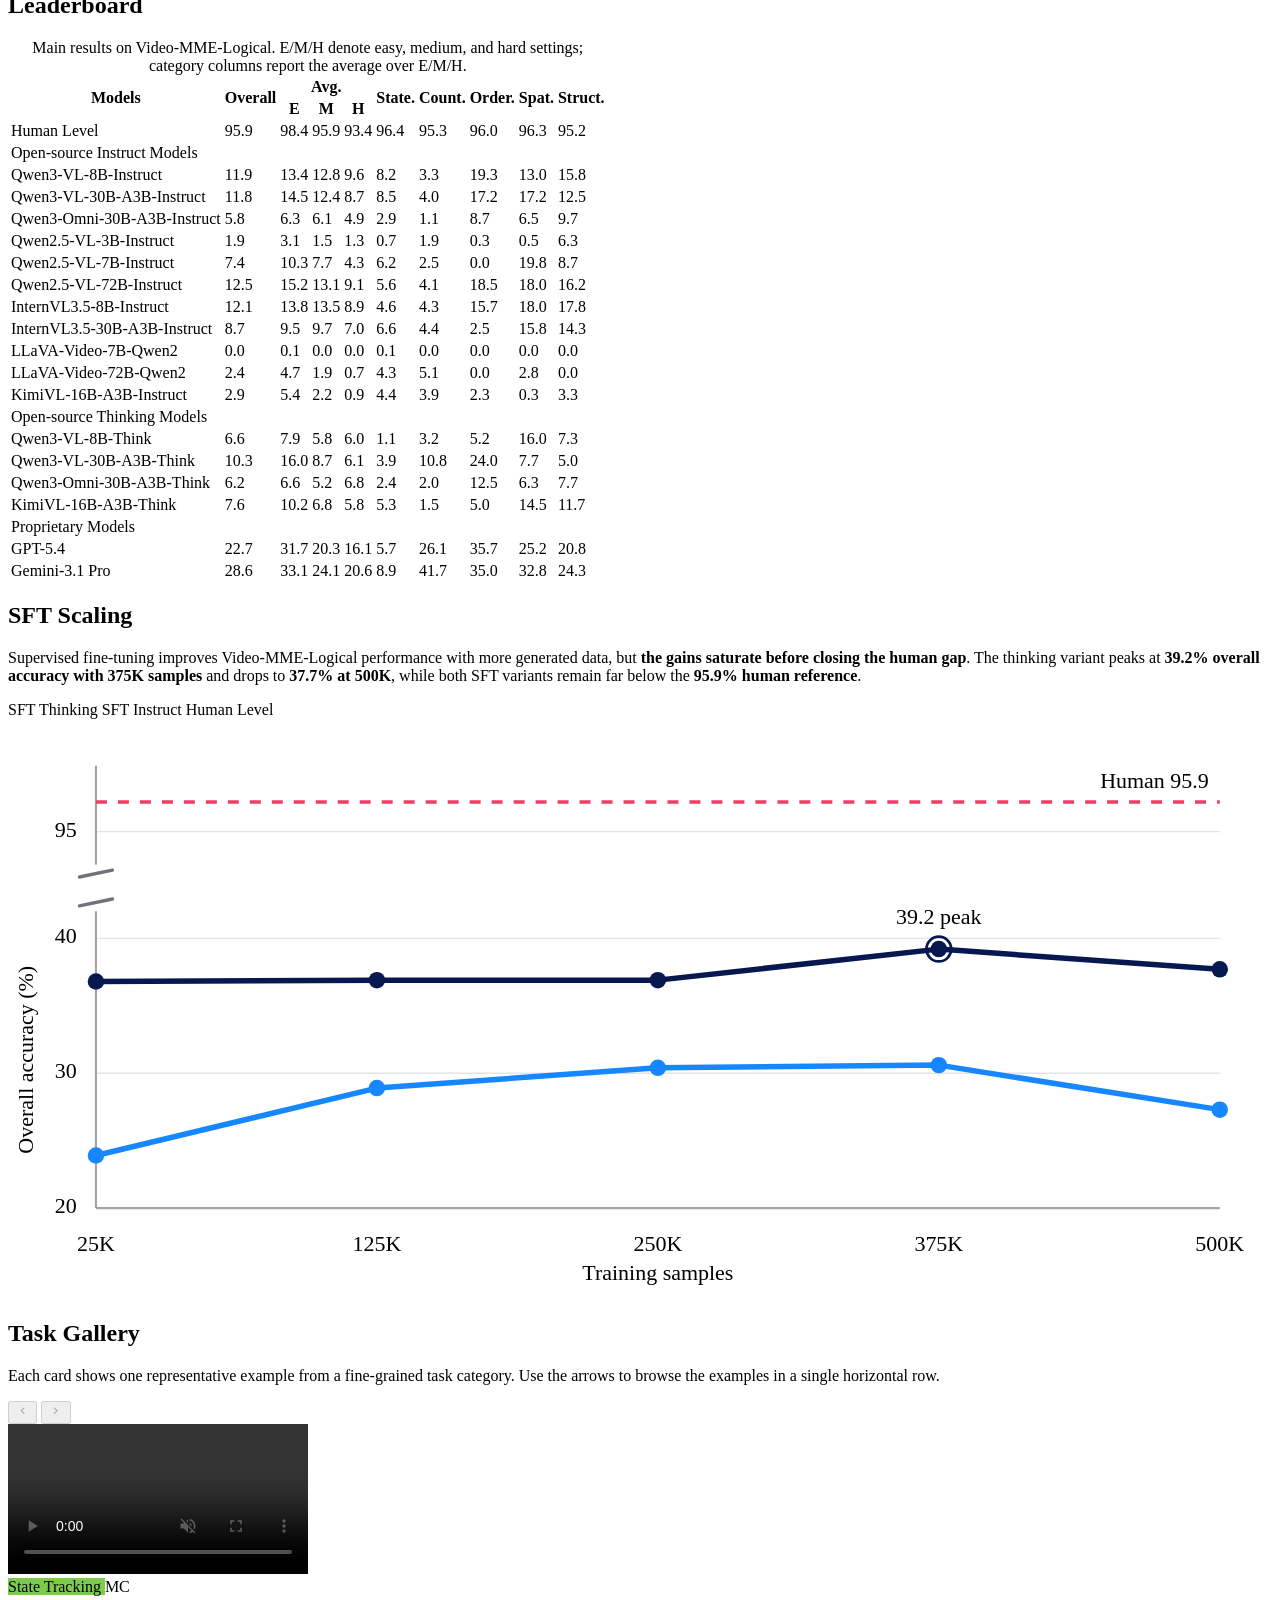
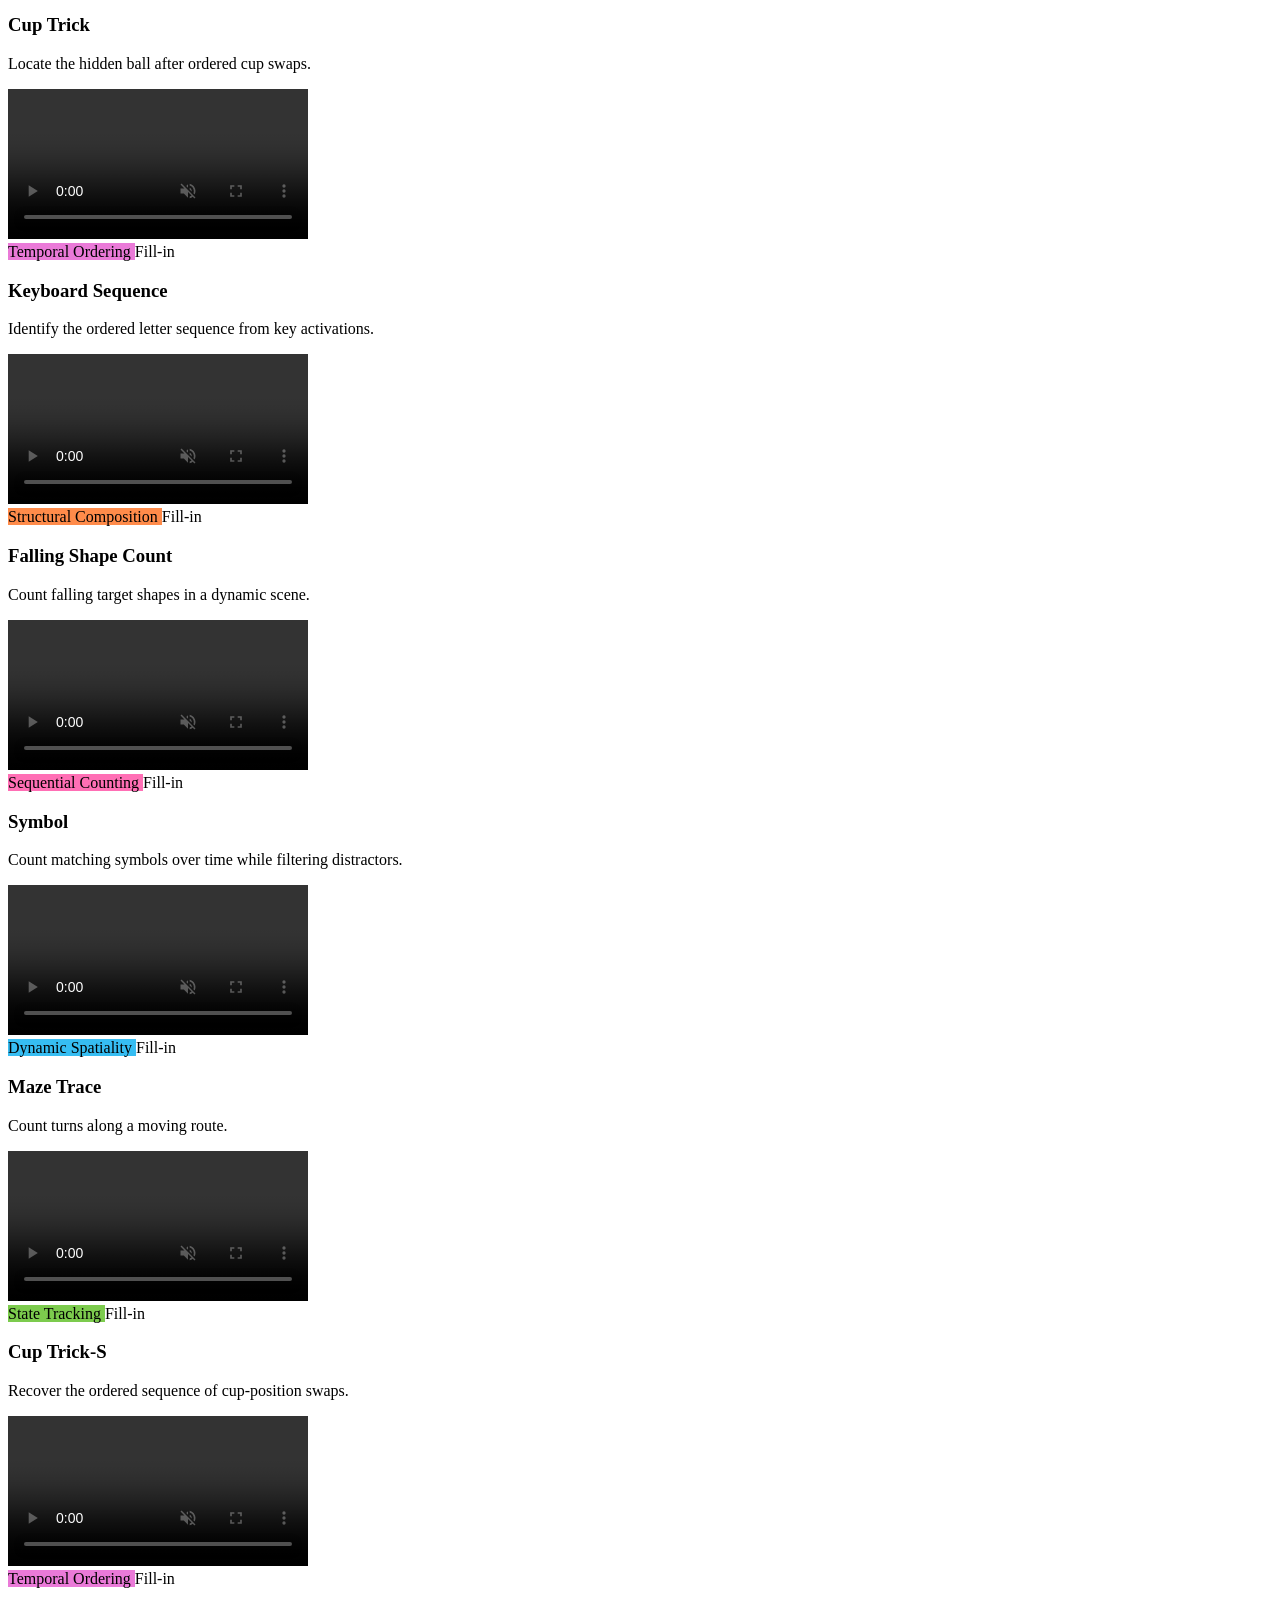
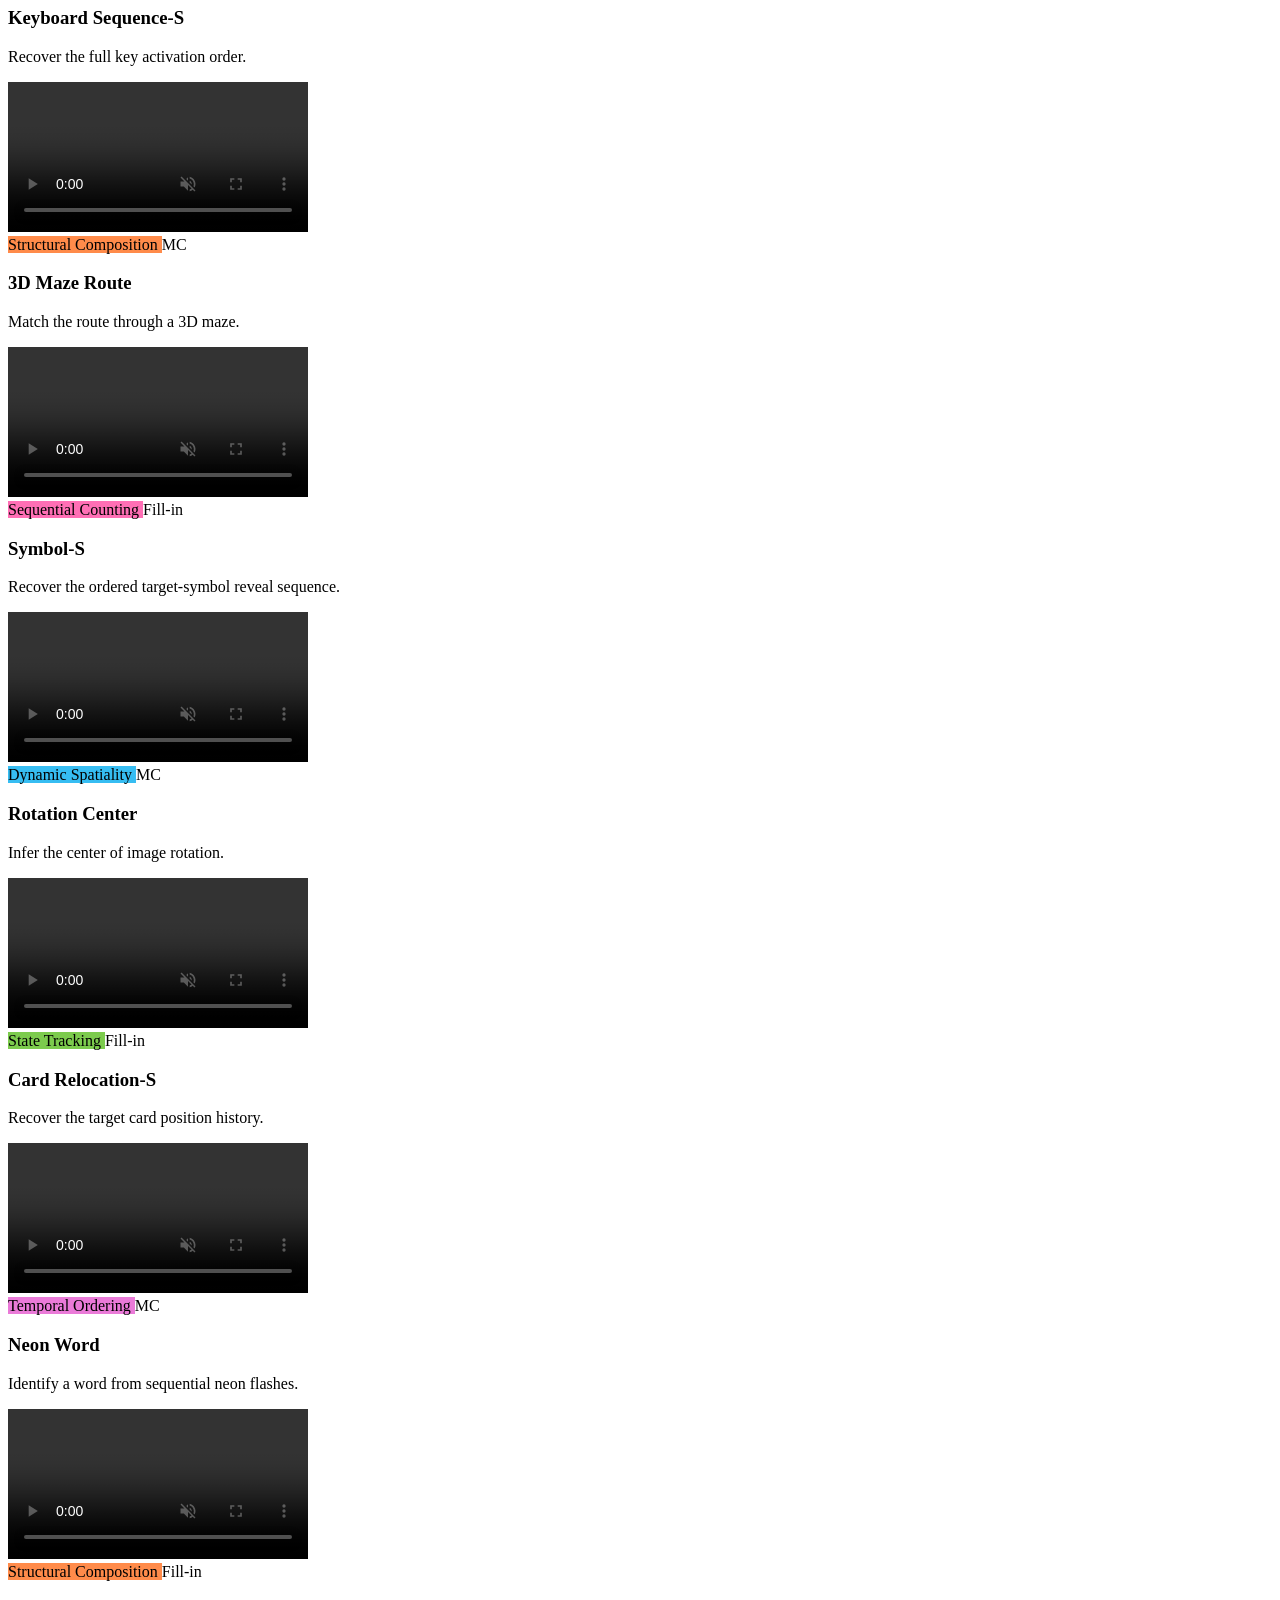
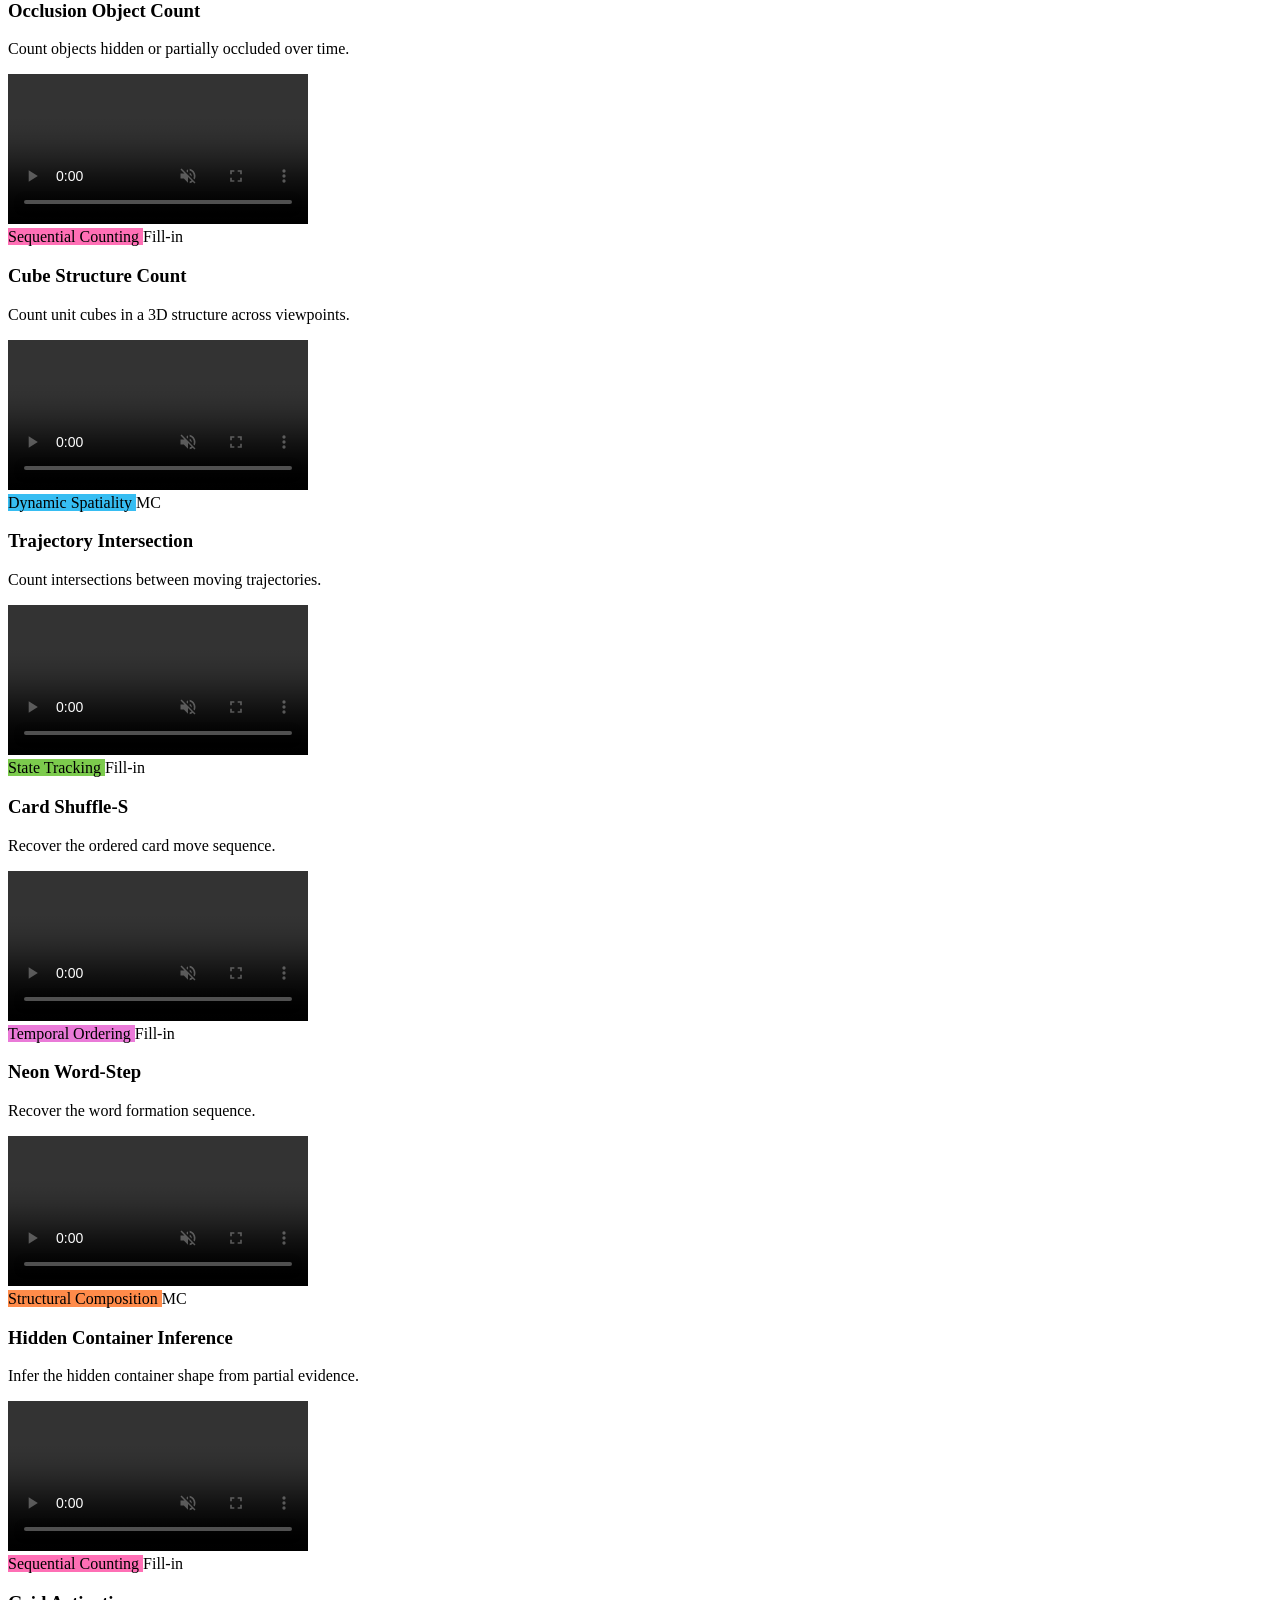
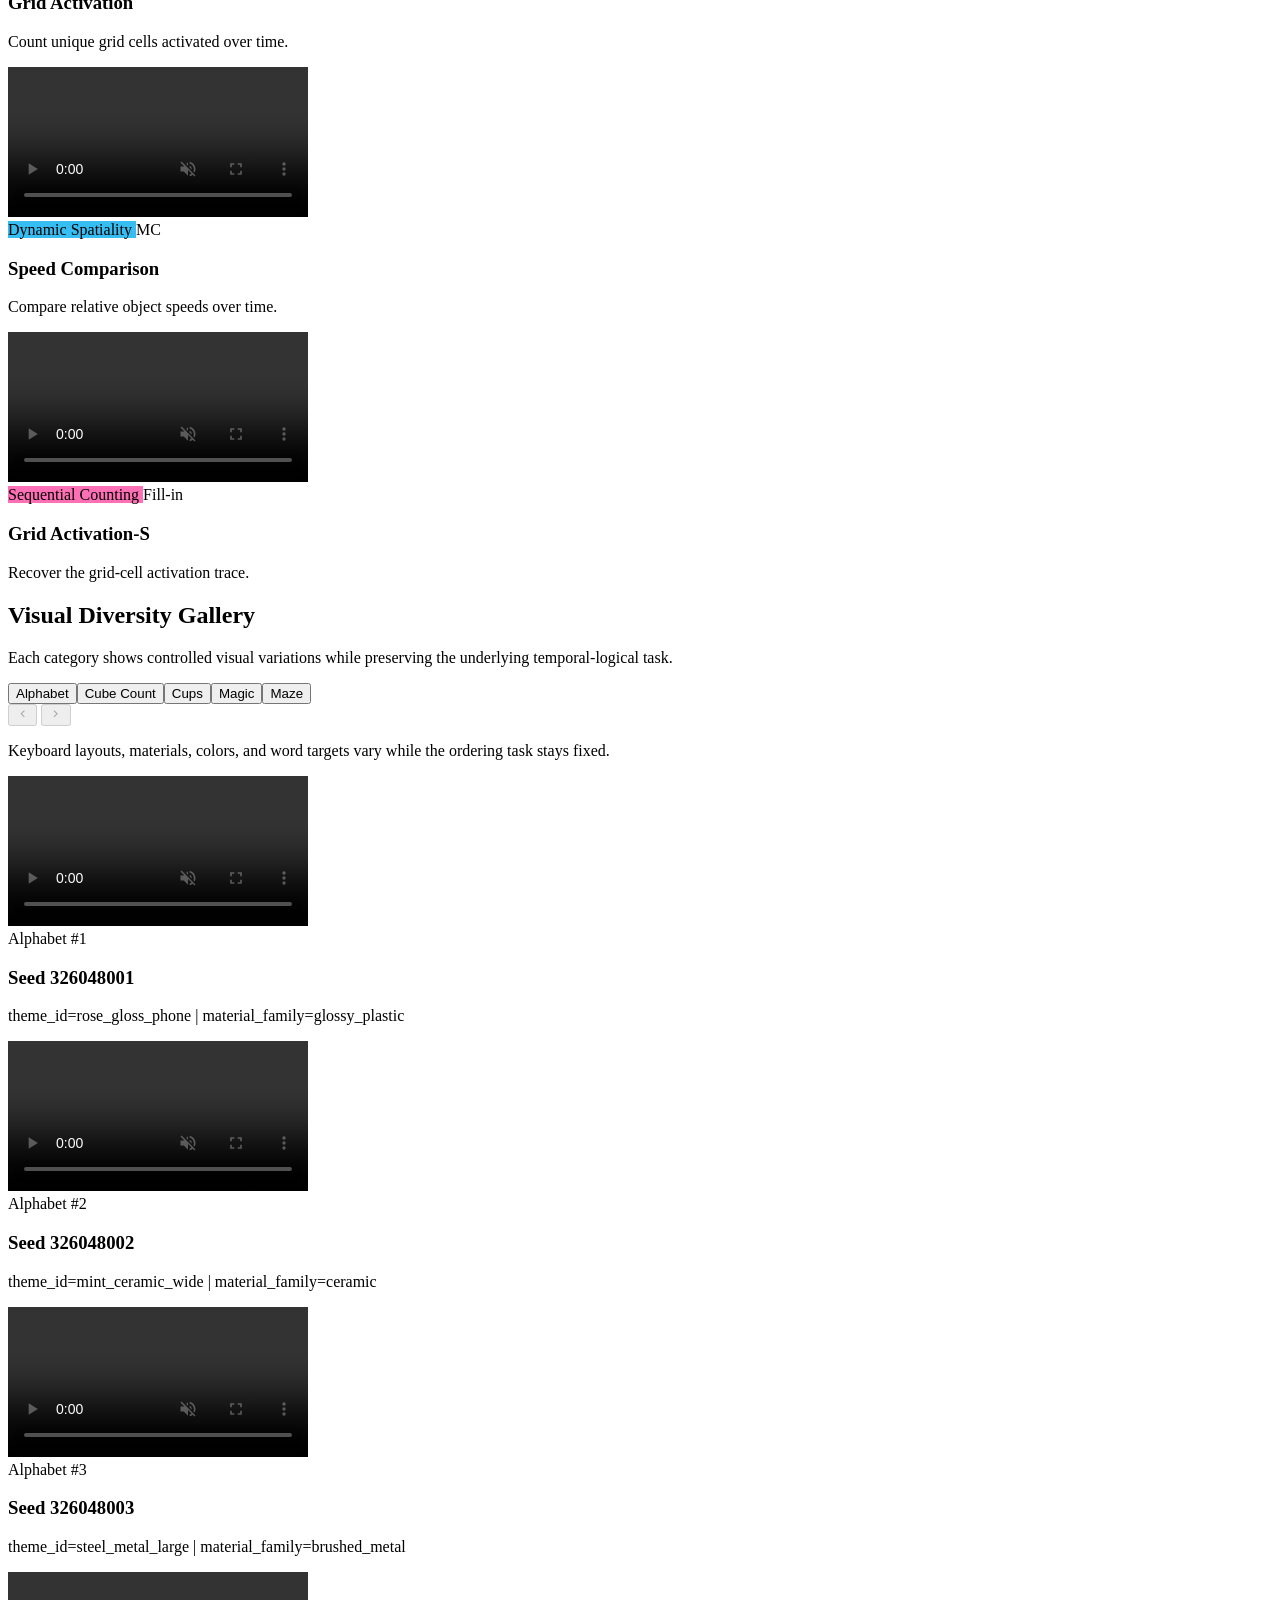
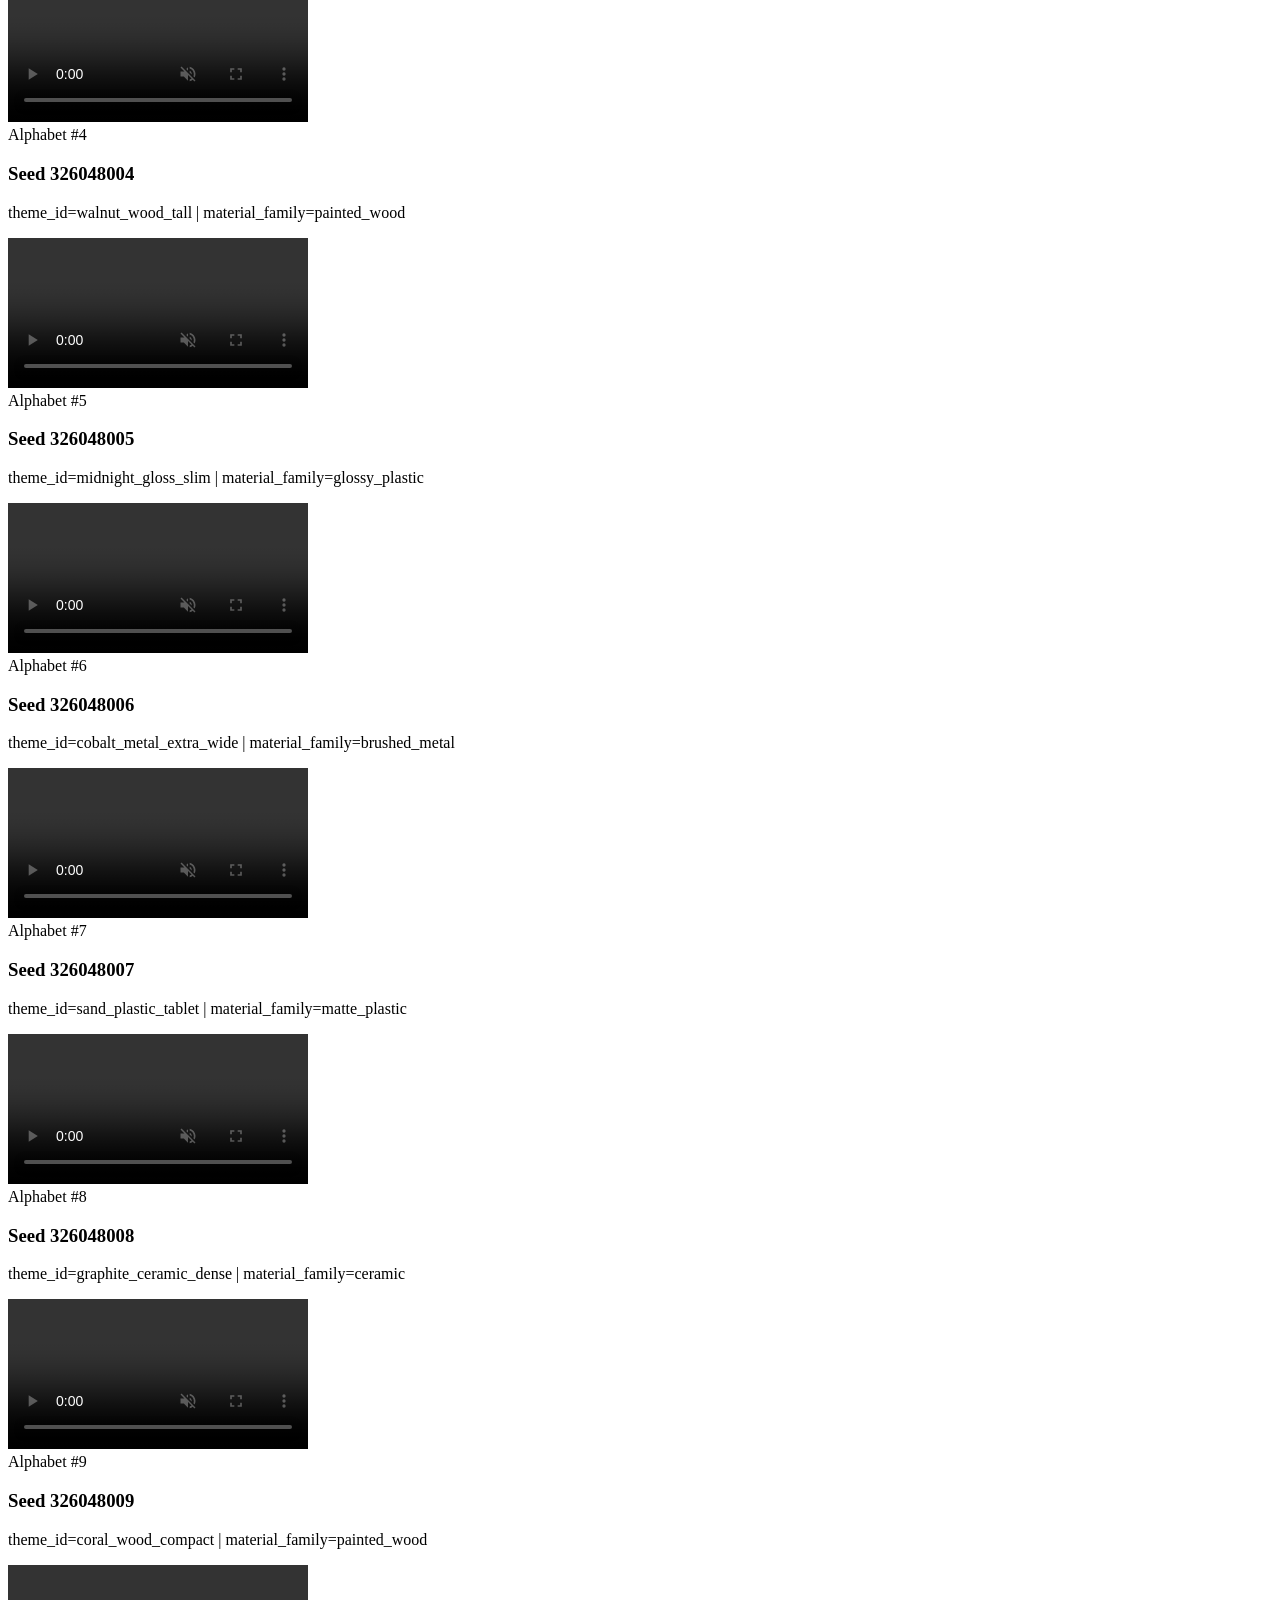
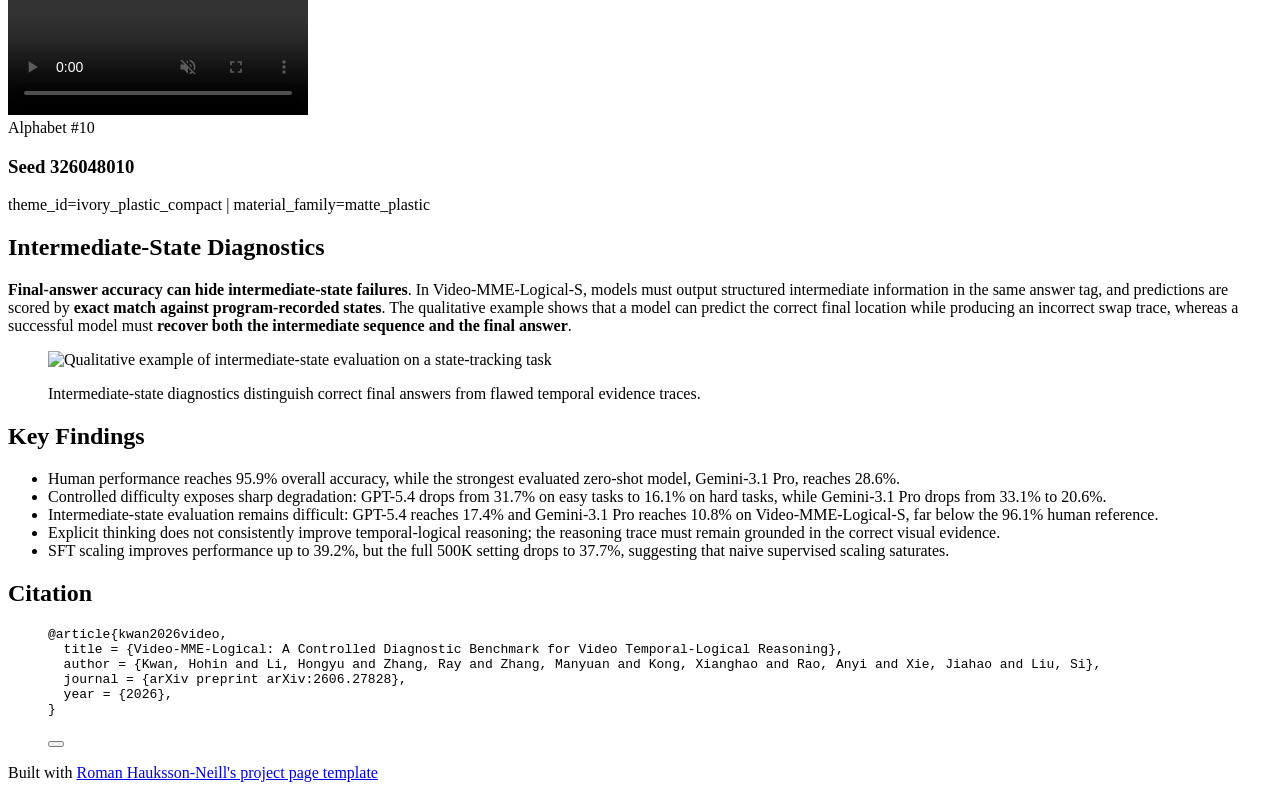
==== commit 3a99163f: "docs: announce release of 500K training dataset" ====
--- a/docs/index.html
+++ b/docs/index.html
@@ -1,5 +1,9 @@
 <!DOCTYPE html><html class="bg-white dark:bg-zinc-900" lang="en" data-theme="light"> <head><meta charset="UTF-8"><meta name="description" content="Video-MME-Logical is a controlled benchmark for video temporal-logical reasoning, organized around five temporal-logical operations with difficulty control and intermediate-state diagnostics."><meta name="viewport" content="width=device-width"><meta name="generator" content="Astro v6.3.5"><link rel="icon" type="image/svg+xml" href="/video-mme-logical/favicon.svg"><meta property="og:title" content="Video-MME-Logical: A Controlled Diagnostic Benchmark for Video Temporal-Logical Reasoning"><meta property="og:description" content="Video-MME-Logical is a controlled benchmark for video temporal-logical reasoning, organized around five temporal-logical operations with difficulty control and intermediate-state diagnostics."><meta property="og:type" content="website"><meta property="og:image" content="/video-mme-logical/screenshot-light.png"><title>Video-MME-Logical: A Controlled Diagnostic Benchmark for Video Temporal-Logical Reasoning</title><script async src="https://plausible.io/js/pa-LuxoOrCQPcATjlifd60M4.js"></script><script>window.plausible=window.plausible||function(){(plausible.q=plausible.q||[]).push(arguments)},plausible.init=plausible.init||function(i){plausible.o=i||{}};
-plausible.init()</script><link rel="stylesheet" href="/video-mme-logical/_astro/index.DcJt7TZ5.css"></head> <body class="prose prose-lg prose-zinc dark:prose-invert prose-a:text-blue-500 prose-a:dark:text-blue-300 prose-a:no-underline prose-a:hover:underline prose-a:font-normal prose-code:bg-zinc-200 prose-code:dark:bg-zinc-800 prose-code:text-zinc-800 prose-code:dark:text-zinc-200 prose-code:px-1.5 prose-code:py-0.5 prose-code:rounded prose-code:font-medium prose-code:before:content-none prose-code:after:content-none max-w-none pt-16 pb-6 font-sans"> <header class="mx-auto mb-12 max-w-[68rem] px-6 text-center"> <h1 class="not-prose m-0 mx-auto max-w-[76rem] text-center font-serif text-4xl font-semibold leading-[1.03] text-zinc-950 md:text-5xl dark:text-zinc-50"> <span class="inline-flex items-baseline whitespace-nowrap align-baseline"> <img src="/video-mme-logical/vml_title_icon.png" alt="" class="mr-3 inline-block h-10 w-auto align-[-0.15em] md:h-12" loading="eager" decoding="async"> <span class="font-bold italic"> <span style="color: #06184f">Video-MME-</span><span style="color: #1687FF">L</span><span style="color: #00B7D7">o</span><span style="color: #18B86A">g</span><span style="color: #AFCB16">i</span><span style="color: #FF9D00">c</span><span style="color: #FF6846">a</span><span style="color: #F13D66">l</span> </span><span>:</span> </span> <span> A Controlled Diagnostic Benchmark for Video Temporal-Logical Reasoning</span> </h1> <div class="flex flex-col items-center gap-6"> <div class="links flex max-w-[58rem] flex-col items-center gap-2 text-center"> <div class="text-balance text-xl leading-8"> <span> Hohin Kwan <sup class="text-sm"> 1* </sup> ,  </span><span> Hongyu Li <sup class="text-sm"> 2*† </sup> ,  </span><span> Ray Zhang <sup class="text-sm"> 3 </sup> ,  </span><span> Manyuan Zhang  ,  </span><span> Xianghao Kong <sup class="text-sm"> 1 </sup> ,  </span><span> Anyi Rao <sup class="text-sm"> 1 </sup> ,  </span><span> Jiahao Xie <sup class="text-sm"> 2‡ </sup> ,  </span><span> Si Liu <sup class="text-sm"> 2 </sup>  </span> </div> <div class="flex flex-wrap justify-center gap-x-5 gap-y-1 text-base text-zinc-700 dark:text-zinc-300"> <span> <sup>1</sup> HKUST </span><span> <sup>2</sup> Colab, Beihang University </span><span> <sup>3</sup> CUHK </span> </div> </div> <div>🎉 Accepted to Findings of EMNLP 2026.</div> <div class="flex flex-wrap justify-center gap-x-3 gap-y-1 text-center text-sm"> <span> <sup>*</sup>Equal contribution. </span><span> <sup>†</sup>Project Lead. </span><span> <sup>‡</sup>Corresponding Author. </span> </div> <div class="not-prose flex flex-row flex-wrap justify-center gap-2"> <a href="https://arxiv.org/pdf/2606.27828" class="flex flex-row items-center gap-2 rounded-full bg-zinc-800 px-5 py-2 text-lg text-white hover:bg-black hover:no-underline dark:bg-zinc-200 dark:text-zinc-900 dark:hover:bg-zinc-50"> <svg width="1em" height="1em" data-icon="ri:file-pdf-2-line">   <symbol id="ai:ri:file-pdf-2-line" viewBox="0 0 24 24"><path fill="currentColor" d="M5 4h10v4h4v12H5zM3.999 2A.995.995 0 0 0 3 2.992v18.016a1 1 0 0 0 .993.992h16.014A1 1 0 0 0 21 20.992V7l-5-5zm6.5 5.5c0 1.577-.455 3.437-1.224 5.153c-.772 1.723-1.814 3.197-2.9 4.066l1.18 1.613c2.927-1.952 6.168-3.29 9.304-2.842l.457-1.939C14.644 12.661 12.5 9.99 12.5 7.5zm.6 5.972c.268-.597.505-1.216.705-1.843a9.7 9.7 0 0 0 1.706 1.966c-.982.176-1.944.465-2.875.833q.248-.471.465-.956"/></symbol><use href="#ai:ri:file-pdf-2-line"></use>  </svg> <span>Paper</span> </a><a href="https://huggingface.co/papers/2606.27828" class="flex flex-row items-center gap-2 rounded-full bg-zinc-800 px-5 py-2 text-lg text-white hover:bg-black hover:no-underline dark:bg-zinc-200 dark:text-zinc-900 dark:hover:bg-zinc-50"> <svg width="1em" height="1em" data-icon="ri:article-line">   <symbol id="ai:ri:article-line" viewBox="0 0 24 24"><path fill="currentColor" d="M20 22H4a1 1 0 0 1-1-1V3a1 1 0 0 1 1-1h16a1 1 0 0 1 1 1v18a1 1 0 0 1-1 1m-1-2V4H5v16zM7 6h4v4H7zm0 6h10v2H7zm0 4h10v2H7zm6-9h4v2h-4z"/></symbol><use href="#ai:ri:article-line"></use>  </svg> <span>HF Paper</span> </a><a href="https://github.com/Mrakas/video-mme-logical" class="flex flex-row items-center gap-2 rounded-full bg-zinc-800 px-5 py-2 text-lg text-white hover:bg-black hover:no-underline dark:bg-zinc-200 dark:text-zinc-900 dark:hover:bg-zinc-50"> <svg width="1em" height="1em" data-icon="ri:github-line">   <symbol id="ai:ri:github-line" viewBox="0 0 24 24"><path fill="currentColor" d="M5.884 18.653c-.3-.2-.558-.455-.86-.816a51 51 0 0 1-.466-.579c-.463-.575-.755-.841-1.056-.95a1 1 0 1 1 .675-1.882c.752.27 1.261.735 1.947 1.588c-.094-.117.34.427.433.539c.19.227.33.365.44.438c.204.137.588.196 1.15.14c.024-.382.094-.753.202-1.095c-2.968-.726-4.648-2.64-4.648-6.396c0-1.24.37-2.356 1.058-3.292c-.218-.894-.185-1.975.302-3.192a1 1 0 0 1 .63-.582c.081-.024.127-.035.208-.047c.803-.124 1.937.17 3.415 1.096a11.7 11.7 0 0 1 2.687-.308c.912 0 1.819.104 2.684.308c1.477-.933 2.614-1.227 3.422-1.096q.128.02.218.05a1 1 0 0 1 .616.58c.487 1.216.52 2.296.302 3.19c.691.936 1.058 2.045 1.058 3.293c0 3.757-1.674 5.665-4.642 6.392c.125.415.19.878.19 1.38c0 .665-.002 1.299-.007 2.01c0 .19-.002.394-.005.706a1 1 0 0 1-.018 1.958c-1.14.227-1.984-.532-1.984-1.525l.002-.447l.005-.705c.005-.707.008-1.337.008-1.997c0-.697-.184-1.152-.426-1.361c-.661-.57-.326-1.654.541-1.751c2.966-.333 4.336-1.482 4.336-4.66c0-.955-.312-1.744-.913-2.404A1 1 0 0 1 17.2 6.19c.166-.414.236-.957.095-1.614l-.01.003c-.491.139-1.11.44-1.858.949a1 1 0 0 1-.833.135a9.6 9.6 0 0 0-2.592-.349c-.89 0-1.772.118-2.592.35a1 1 0 0 1-.829-.134c-.753-.507-1.374-.807-1.87-.947c-.143.653-.072 1.194.093 1.607a1 1 0 0 1-.189 1.045c-.597.655-.913 1.458-.913 2.404c0 3.172 1.371 4.328 4.322 4.66c.865.097 1.202 1.177.545 1.748c-.193.168-.43.732-.43 1.364v3.15c0 .985-.834 1.725-1.96 1.528a1 1 0 0 1-.04-1.962v-.99c-.91.061-1.661-.088-2.254-.485"/></symbol><use href="#ai:ri:github-line"></use>  </svg> <span>Code</span> </a><a href="https://huggingface.co/datasets/marcuskwan/video-mme-logical" class="flex flex-row items-center gap-2 rounded-full bg-zinc-800 px-5 py-2 text-lg text-white hover:bg-black hover:no-underline dark:bg-zinc-200 dark:text-zinc-900 dark:hover:bg-zinc-50"> <svg width="1em" height="1em" data-icon="ri:database-2-line">   <symbol id="ai:ri:database-2-line" viewBox="0 0 24 24"><path fill="currentColor" d="M5 12.5c0 .313.461.858 1.53 1.393C7.914 14.585 9.877 15 12 15s4.086-.415 5.47-1.107c1.069-.535 1.53-1.08 1.53-1.393v-2.171C17.35 11.349 14.827 12 12 12s-5.35-.652-7-1.671zm14 2.829C17.35 16.349 14.827 17 12 17s-5.35-.652-7-1.671V17.5c0 .313.461.858 1.53 1.393C7.914 19.585 9.877 20 12 20s4.086-.415 5.47-1.107c1.069-.535 1.53-1.08 1.53-1.393zM3 17.5v-10C3 5.015 7.03 3 12 3s9 2.015 9 4.5v10c0 2.485-4.03 4.5-9 4.5s-9-2.015-9-4.5m9-7.5c2.123 0 4.086-.415 5.47-1.107C18.539 8.358 19 7.813 19 7.5s-.461-.858-1.53-1.393C16.086 5.415 14.123 5 12 5s-4.086.415-5.47 1.107C5.461 6.642 5 7.187 5 7.5s.461.858 1.53 1.393C7.914 9.585 9.877 10 12 10"/></symbol><use href="#ai:ri:database-2-line"></use>  </svg> <span>Dataset</span> </a> </div> </div> </header> <main> <div class="mx-[calc(max(var(--minimum-inline-margin),(100cqw-100rem)/2)-var(--actual-inline-margin))]"> <figure> <div class="flex w-full justify-center **:my-0"> <picture> <source srcset="/video-mme-logical/_astro/figure1.pdf_q4u3b.avif 640w, /video-mme-logical/_astro/figure1.pdf_Zl7XuC.avif 750w, /video-mme-logical/_astro/figure1.pdf_1XkT29.avif 828w, /video-mme-logical/_astro/figure1.pdf_1BiKyk.avif 1080w, /video-mme-logical/_astro/figure1.pdf_Z145TJ2.avif 1280w, /video-mme-logical/_astro/figure1.pdf_ZUOCxo.avif 1668w, /video-mme-logical/_astro/figure1.pdf_1j2tqR.avif 1814w" type="image/avif">  <img src="/video-mme-logical/_astro/figure1.pdf_ZCdjNU.png" srcset="/video-mme-logical/_astro/figure1.pdf_ZVMl2l.png 640w, /video-mme-logical/_astro/figure1.pdf_Z1HYNA9.png 750w, /video-mme-logical/_astro/figure1.pdf_At3VC.png 828w, /video-mme-logical/_astro/figure1.pdf_ZjW2Gs.png 1080w, /video-mme-logical/_astro/figure1.pdf_24PpO7.png 1280w, /video-mme-logical/_astro/figure1.pdf_2d6H0K.png 1668w, /video-mme-logical/_astro/figure1.pdf_ZCdjNU.png 1814w" style="max-width: min(100%, 60rem);" alt="Overview of Video-MME-Logical task categories and benchmark design" loading="eager" decoding="sync" fetchpriority="high" sizes="(min-width: 1814px) 1814px, 100vw" data-astro-image="constrained" data-astro-image-fit="contain" data-astro-image-pos="center" width="1814" height="815" class="rounded-lg max-h-[calc(100svh-3rem)] max-w-full w-min mx-auto "> </picture> </div> <figcaption class="text-center"> <p>Video-MME-Logical is a controllable benchmark for video temporal-logical reasoning with 25 tasks, spanning final-answer evaluation, intermediate-state diagnostics, and difficulty-controlled settings.</p> </figcaption> </figure> </div>
+plausible.init()</script><link rel="stylesheet" href="/video-mme-logical/_astro/index.DcJt7TZ5.css"></head> <body class="prose prose-lg prose-zinc dark:prose-invert prose-a:text-blue-500 prose-a:dark:text-blue-300 prose-a:no-underline prose-a:hover:underline prose-a:font-normal prose-code:bg-zinc-200 prose-code:dark:bg-zinc-800 prose-code:text-zinc-800 prose-code:dark:text-zinc-200 prose-code:px-1.5 prose-code:py-0.5 prose-code:rounded prose-code:font-medium prose-code:before:content-none prose-code:after:content-none max-w-none pt-16 pb-6 font-sans"> <header class="mx-auto mb-12 max-w-[68rem] px-6 text-center"> <h1 class="not-prose m-0 mx-auto max-w-[76rem] text-center font-serif text-4xl font-semibold leading-[1.03] text-zinc-950 md:text-5xl dark:text-zinc-50"> <span class="inline-flex items-baseline whitespace-nowrap align-baseline"> <img src="/video-mme-logical/vml_title_icon.png" alt="" class="mr-3 inline-block h-10 w-auto align-[-0.15em] md:h-12" loading="eager" decoding="async"> <span class="font-bold italic"> <span style="color: #06184f">Video-MME-</span><span style="color: #1687FF">L</span><span style="color: #00B7D7">o</span><span style="color: #18B86A">g</span><span style="color: #AFCB16">i</span><span style="color: #FF9D00">c</span><span style="color: #FF6846">a</span><span style="color: #F13D66">l</span> </span><span>:</span> </span> <span> A Controlled Diagnostic Benchmark for Video Temporal-Logical Reasoning</span> </h1> <div class="flex flex-col items-center gap-6"> <div class="links flex max-w-[58rem] flex-col items-center gap-2 text-center"> <div class="text-balance text-xl leading-8"> <span> Hohin Kwan <sup class="text-sm"> 1* </sup> ,  </span><span> Hongyu Li <sup class="text-sm"> 2*† </sup> ,  </span><span> Ray Zhang <sup class="text-sm"> 3 </sup> ,  </span><span> Manyuan Zhang  ,  </span><span> Xianghao Kong <sup class="text-sm"> 1 </sup> ,  </span><span> Anyi Rao <sup class="text-sm"> 1 </sup> ,  </span><span> Jiahao Xie <sup class="text-sm"> 2‡ </sup> ,  </span><span> Si Liu <sup class="text-sm"> 2 </sup>  </span> </div> <div class="flex flex-wrap justify-center gap-x-5 gap-y-1 text-base text-zinc-700 dark:text-zinc-300"> <span> <sup>1</sup> HKUST </span><span> <sup>2</sup> Colab, Beihang University </span><span> <sup>3</sup> CUHK </span> </div> </div> <div>🎉 Accepted to Findings of EMNLP 2026.</div> <div class="flex flex-wrap justify-center gap-x-3 gap-y-1 text-center text-sm"> <span> <sup>*</sup>Equal contribution. </span><span> <sup>†</sup>Project Lead. </span><span> <sup>‡</sup>Corresponding Author. </span> </div> <div class="not-prose flex flex-row flex-wrap justify-center gap-2"> <a href="https://arxiv.org/pdf/2606.27828" class="flex flex-row items-center gap-2 rounded-full bg-zinc-800 px-5 py-2 text-lg text-white hover:bg-black hover:no-underline dark:bg-zinc-200 dark:text-zinc-900 dark:hover:bg-zinc-50"> <svg width="1em" height="1em" data-icon="ri:file-pdf-2-line">   <symbol id="ai:ri:file-pdf-2-line" viewBox="0 0 24 24"><path fill="currentColor" d="M5 4h10v4h4v12H5zM3.999 2A.995.995 0 0 0 3 2.992v18.016a1 1 0 0 0 .993.992h16.014A1 1 0 0 0 21 20.992V7l-5-5zm6.5 5.5c0 1.577-.455 3.437-1.224 5.153c-.772 1.723-1.814 3.197-2.9 4.066l1.18 1.613c2.927-1.952 6.168-3.29 9.304-2.842l.457-1.939C14.644 12.661 12.5 9.99 12.5 7.5zm.6 5.972c.268-.597.505-1.216.705-1.843a9.7 9.7 0 0 0 1.706 1.966c-.982.176-1.944.465-2.875.833q.248-.471.465-.956"/></symbol><use href="#ai:ri:file-pdf-2-line"></use>  </svg> <span>Paper</span> </a><a href="https://huggingface.co/papers/2606.27828" class="flex flex-row items-center gap-2 rounded-full bg-zinc-800 px-5 py-2 text-lg text-white hover:bg-black hover:no-underline dark:bg-zinc-200 dark:text-zinc-900 dark:hover:bg-zinc-50"> <svg width="1em" height="1em" data-icon="ri:article-line">   <symbol id="ai:ri:article-line" viewBox="0 0 24 24"><path fill="currentColor" d="M20 22H4a1 1 0 0 1-1-1V3a1 1 0 0 1 1-1h16a1 1 0 0 1 1 1v18a1 1 0 0 1-1 1m-1-2V4H5v16zM7 6h4v4H7zm0 6h10v2H7zm0 4h10v2H7zm6-9h4v2h-4z"/></symbol><use href="#ai:ri:article-line"></use>  </svg> <span>HF Paper</span> </a><a href="https://github.com/Mrakas/video-mme-logical" class="flex flex-row items-center gap-2 rounded-full bg-zinc-800 px-5 py-2 text-lg text-white hover:bg-black hover:no-underline dark:bg-zinc-200 dark:text-zinc-900 dark:hover:bg-zinc-50"> <svg width="1em" height="1em" data-icon="ri:github-line">   <symbol id="ai:ri:github-line" viewBox="0 0 24 24"><path fill="currentColor" d="M5.884 18.653c-.3-.2-.558-.455-.86-.816a51 51 0 0 1-.466-.579c-.463-.575-.755-.841-1.056-.95a1 1 0 1 1 .675-1.882c.752.27 1.261.735 1.947 1.588c-.094-.117.34.427.433.539c.19.227.33.365.44.438c.204.137.588.196 1.15.14c.024-.382.094-.753.202-1.095c-2.968-.726-4.648-2.64-4.648-6.396c0-1.24.37-2.356 1.058-3.292c-.218-.894-.185-1.975.302-3.192a1 1 0 0 1 .63-.582c.081-.024.127-.035.208-.047c.803-.124 1.937.17 3.415 1.096a11.7 11.7 0 0 1 2.687-.308c.912 0 1.819.104 2.684.308c1.477-.933 2.614-1.227 3.422-1.096q.128.02.218.05a1 1 0 0 1 .616.58c.487 1.216.52 2.296.302 3.19c.691.936 1.058 2.045 1.058 3.293c0 3.757-1.674 5.665-4.642 6.392c.125.415.19.878.19 1.38c0 .665-.002 1.299-.007 2.01c0 .19-.002.394-.005.706a1 1 0 0 1-.018 1.958c-1.14.227-1.984-.532-1.984-1.525l.002-.447l.005-.705c.005-.707.008-1.337.008-1.997c0-.697-.184-1.152-.426-1.361c-.661-.57-.326-1.654.541-1.751c2.966-.333 4.336-1.482 4.336-4.66c0-.955-.312-1.744-.913-2.404A1 1 0 0 1 17.2 6.19c.166-.414.236-.957.095-1.614l-.01.003c-.491.139-1.11.44-1.858.949a1 1 0 0 1-.833.135a9.6 9.6 0 0 0-2.592-.349c-.89 0-1.772.118-2.592.35a1 1 0 0 1-.829-.134c-.753-.507-1.374-.807-1.87-.947c-.143.653-.072 1.194.093 1.607a1 1 0 0 1-.189 1.045c-.597.655-.913 1.458-.913 2.404c0 3.172 1.371 4.328 4.322 4.66c.865.097 1.202 1.177.545 1.748c-.193.168-.43.732-.43 1.364v3.15c0 .985-.834 1.725-1.96 1.528a1 1 0 0 1-.04-1.962v-.99c-.91.061-1.661-.088-2.254-.485"/></symbol><use href="#ai:ri:github-line"></use>  </svg> <span>Code</span> </a><a href="https://huggingface.co/datasets/marcuskwan/video-mme-logical" class="flex flex-row items-center gap-2 rounded-full bg-zinc-800 px-5 py-2 text-lg text-white hover:bg-black hover:no-underline dark:bg-zinc-200 dark:text-zinc-900 dark:hover:bg-zinc-50"> <svg width="1em" height="1em" data-icon="ri:database-2-line">   <symbol id="ai:ri:database-2-line" viewBox="0 0 24 24"><path fill="currentColor" d="M5 12.5c0 .313.461.858 1.53 1.393C7.914 14.585 9.877 15 12 15s4.086-.415 5.47-1.107c1.069-.535 1.53-1.08 1.53-1.393v-2.171C17.35 11.349 14.827 12 12 12s-5.35-.652-7-1.671zm14 2.829C17.35 16.349 14.827 17 12 17s-5.35-.652-7-1.671V17.5c0 .313.461.858 1.53 1.393C7.914 19.585 9.877 20 12 20s4.086-.415 5.47-1.107c1.069-.535 1.53-1.08 1.53-1.393zM3 17.5v-10C3 5.015 7.03 3 12 3s9 2.015 9 4.5v10c0 2.485-4.03 4.5-9 4.5s-9-2.015-9-4.5m9-7.5c2.123 0 4.086-.415 5.47-1.107C18.539 8.358 19 7.813 19 7.5s-.461-.858-1.53-1.393C16.086 5.415 14.123 5 12 5s-4.086.415-5.47 1.107C5.461 6.642 5 7.187 5 7.5s.461.858 1.53 1.393C7.914 9.585 9.877 10 12 10"/></symbol><use href="#ai:ri:database-2-line"></use>  </svg> <span>Evaluation Data</span> </a><a href="https://huggingface.co/datasets/marcuskwan/video-mme-logical-500k" class="flex flex-row items-center gap-2 rounded-full bg-zinc-800 px-5 py-2 text-lg text-white hover:bg-black hover:no-underline dark:bg-zinc-200 dark:text-zinc-900 dark:hover:bg-zinc-50"> <svg width="1em" height="1em" viewBox="0 0 24 24" data-icon="ri:database-2-line">   <use href="#ai:ri:database-2-line"></use>  </svg> <span>Training Data (500K)</span> </a> </div> </div> </header> <main> <h2 id="news">News</h2>
+<ul>
+<li><strong>[2026-09-12]</strong> Our <a href="https://huggingface.co/datasets/marcuskwan/video-mme-logical-500k">500K training dataset</a> for video temporal-logical reasoning is now publicly available on Hugging Face!</li>
+</ul>
+<div class="mx-[calc(max(var(--minimum-inline-margin),(100cqw-100rem)/2)-var(--actual-inline-margin))]"> <figure> <div class="flex w-full justify-center **:my-0"> <picture> <source srcset="/video-mme-logical/_astro/figure1.pdf_q4u3b.avif 640w, /video-mme-logical/_astro/figure1.pdf_Zl7XuC.avif 750w, /video-mme-logical/_astro/figure1.pdf_1XkT29.avif 828w, /video-mme-logical/_astro/figure1.pdf_1BiKyk.avif 1080w, /video-mme-logical/_astro/figure1.pdf_Z145TJ2.avif 1280w, /video-mme-logical/_astro/figure1.pdf_ZUOCxo.avif 1668w, /video-mme-logical/_astro/figure1.pdf_1j2tqR.avif 1814w" type="image/avif">  <img src="/video-mme-logical/_astro/figure1.pdf_ZCdjNU.png" srcset="/video-mme-logical/_astro/figure1.pdf_ZVMl2l.png 640w, /video-mme-logical/_astro/figure1.pdf_Z1HYNA9.png 750w, /video-mme-logical/_astro/figure1.pdf_At3VC.png 828w, /video-mme-logical/_astro/figure1.pdf_ZjW2Gs.png 1080w, /video-mme-logical/_astro/figure1.pdf_24PpO7.png 1280w, /video-mme-logical/_astro/figure1.pdf_2d6H0K.png 1668w, /video-mme-logical/_astro/figure1.pdf_ZCdjNU.png 1814w" style="max-width: min(100%, 60rem);" alt="Overview of Video-MME-Logical task categories and benchmark design" loading="eager" decoding="sync" fetchpriority="high" sizes="(min-width: 1814px) 1814px, 100vw" data-astro-image="constrained" data-astro-image-fit="contain" data-astro-image-pos="center" width="1814" height="815" class="rounded-lg max-h-[calc(100svh-3rem)] max-w-full w-min mx-auto "> </picture> </div> <figcaption class="text-center"> <p>Video-MME-Logical is a controllable benchmark for video temporal-logical reasoning with 25 tasks, spanning final-answer evaluation, intermediate-state diagnostics, and difficulty-controlled settings.</p> </figcaption> </figure> </div>
 <div class="full-bleed bg-zinc-200 py-8 dark:bg-zinc-800"> <div class="mx-[var(--actual-inline-margin)] [&>:first-child]:mt-0 [&>:last-child]:mb-0"> <h2 id="abstract">Abstract</h2><p>Recent interest in multimodal large language models (MLLMs) raises a central question: can they reason over dynamic visual evidence rather than merely recognize objects or events in individual frames? This ability, which we refer to as video temporal-logical reasoning, requires models to maintain, update, and compose evidence as visual states evolve across frames. Existing video benchmarks often conflate this capability with scene complexity, static recognition, or uncontrolled temporal variation. To isolate this capability, we introduce <strong>Video-MME-Logical</strong>, a controlled benchmark organized around <strong>five temporal-logical operations</strong>: state tracking, sequential counting, temporal ordering, dynamic spatiality, and structural composition. The benchmark contains 25 fine-grained task categories generated with controlled object states, transitions, temporal dependencies, and logical compositions. It enables <strong>difficulty-controlled final-answer evaluation</strong> by varying temporal horizon and reasoning complexity, and supports <strong>intermediate-state diagnostics</strong> by verifying whether models recover the required logical reasoning trace before producing the final answer. Experiments with state-of-the-art MLLMs reveal a substantial human-model gap, especially as temporal-logical complexity increases. Supervised fine-tuning on up to 500K generated samples improves performance but remains insufficient to close the reasoning gap, positioning Video-MME-Logical as a scalable testbed for analyzing and improving temporal-logical reasoning in MLLMs.</p> </div> </div>
 <h2 id="benchmark-at-a-glance">Benchmark at a Glance</h2>
 <div class="not-prose grid grid-cols-2 gap-3 md:grid-cols-5"><div class="rounded-md border border-zinc-200 p-4 dark:border-zinc-800"><div class="text-2xl font-semibold">503,750</div><div class="text-sm text-zinc-600 dark:text-zinc-400">Total videos</div></div><div class="rounded-md border border-zinc-200 p-4 dark:border-zinc-800"><div class="text-2xl font-semibold">500K</div><div class="text-sm text-zinc-600 dark:text-zinc-400">Training videos</div></div><div class="rounded-md border border-zinc-200 p-4 dark:border-zinc-800"><div class="text-2xl font-semibold">3,750</div><div class="text-sm text-zinc-600 dark:text-zinc-400">Test videos</div></div><div class="rounded-md border border-zinc-200 p-4 dark:border-zinc-800"><div class="text-2xl font-semibold">25</div><div class="text-sm text-zinc-600 dark:text-zinc-400">Task categories</div></div><div class="rounded-md border border-zinc-200 p-4 dark:border-zinc-800"><div class="text-2xl font-semibold">8</div><div class="text-sm text-zinc-600 dark:text-zinc-400">Step-diagnostic tasks</div></div></div>
